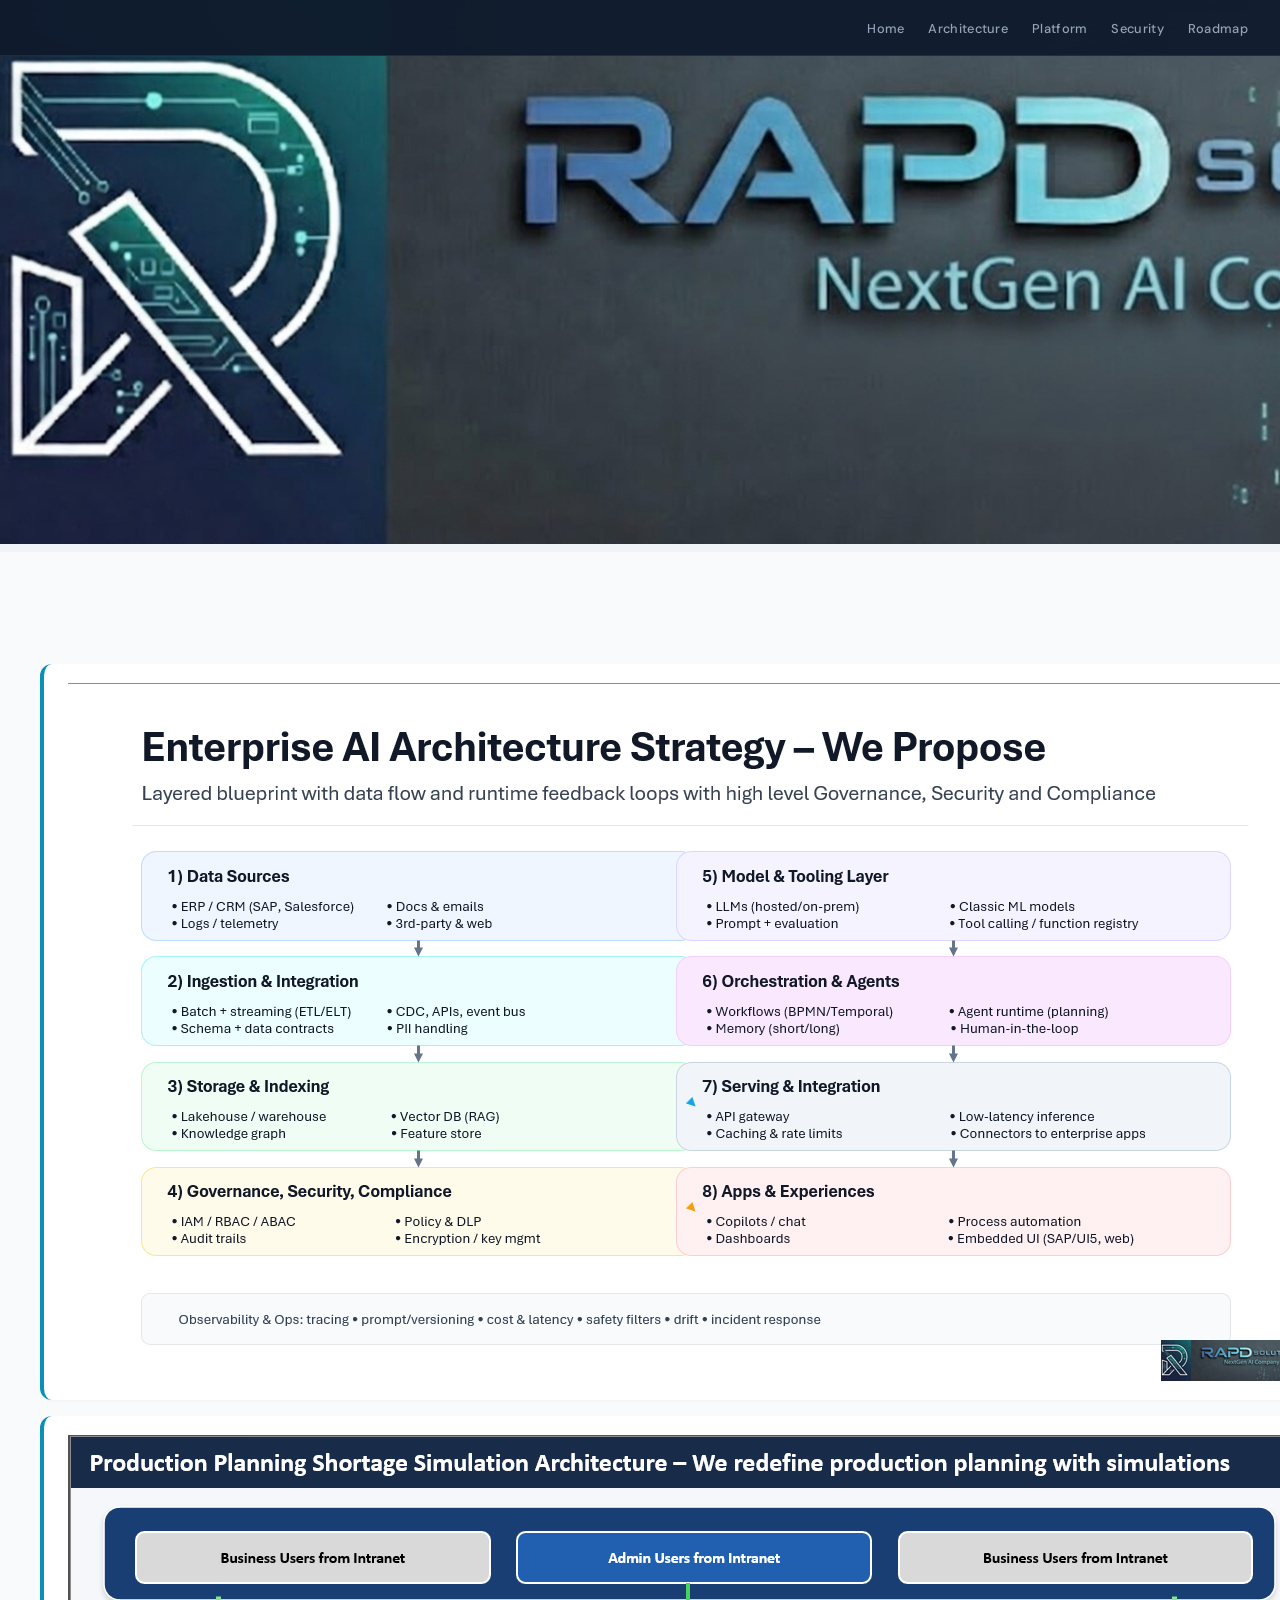
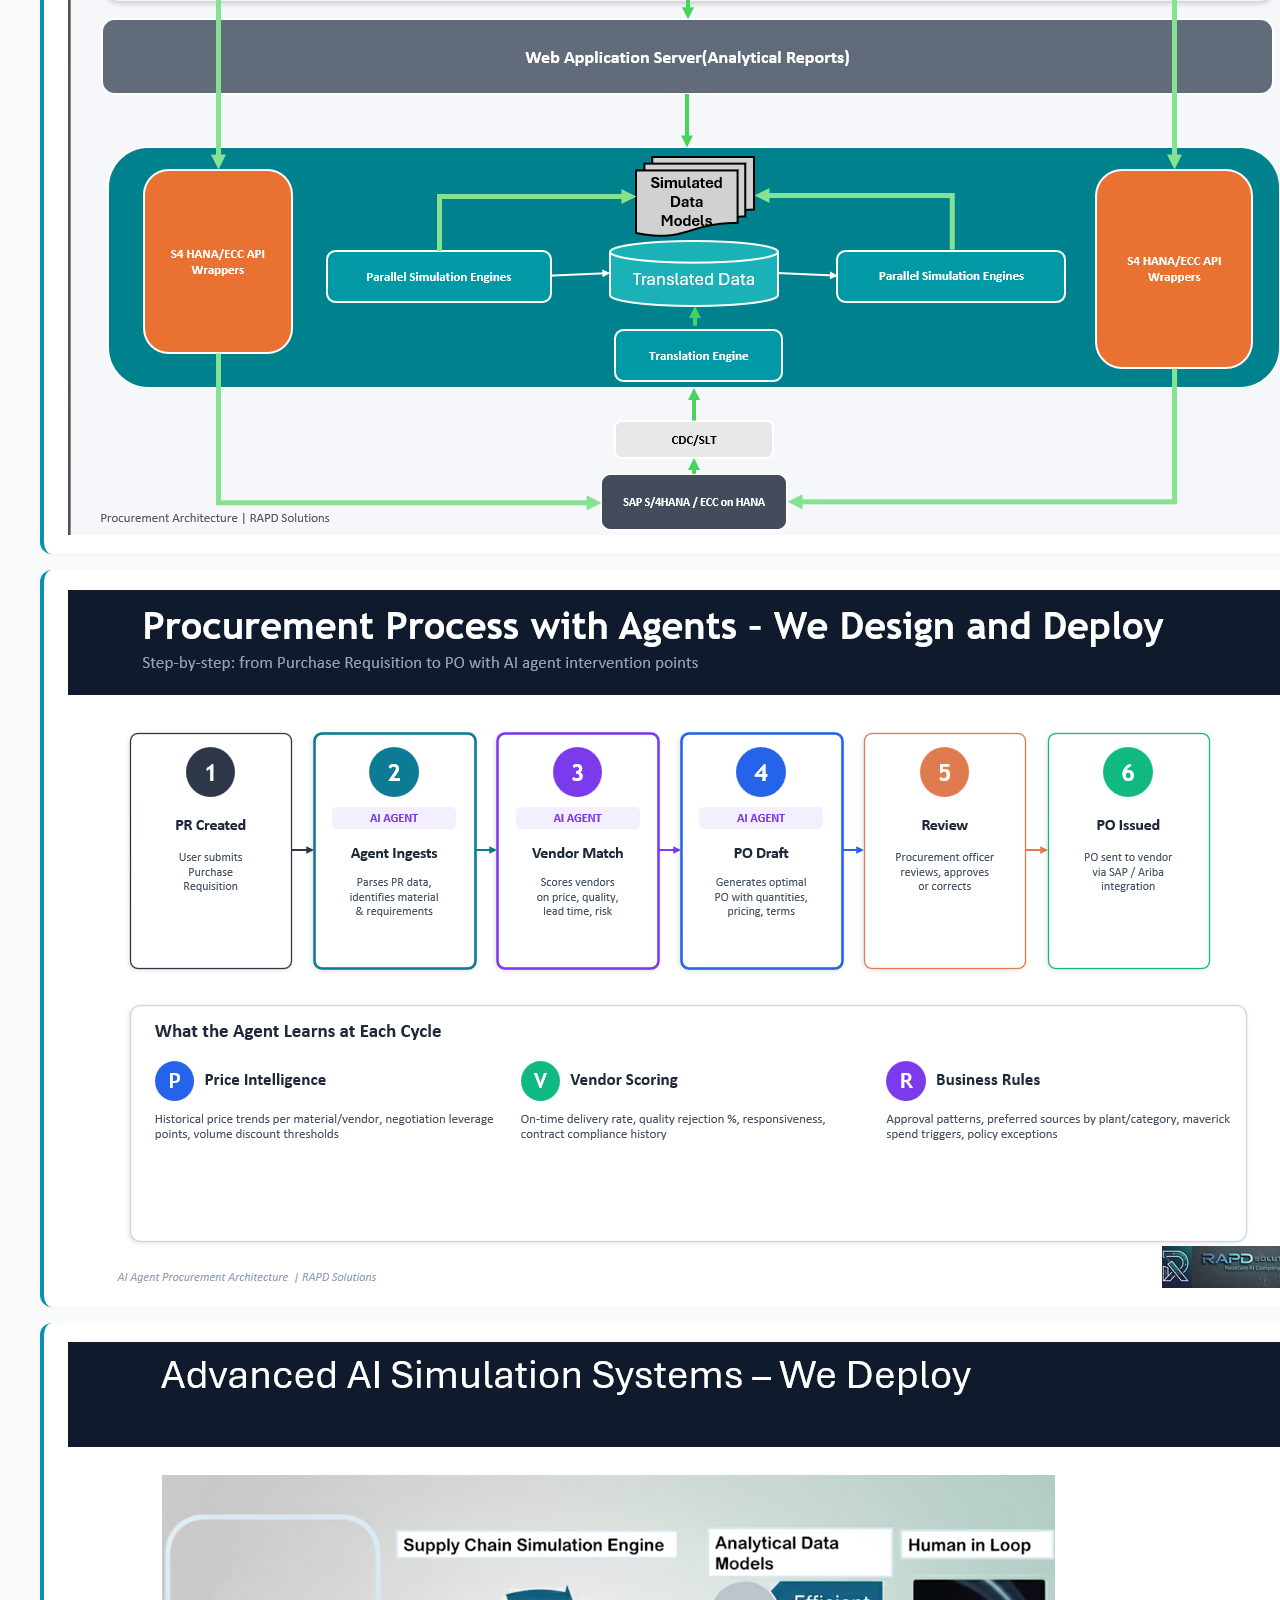
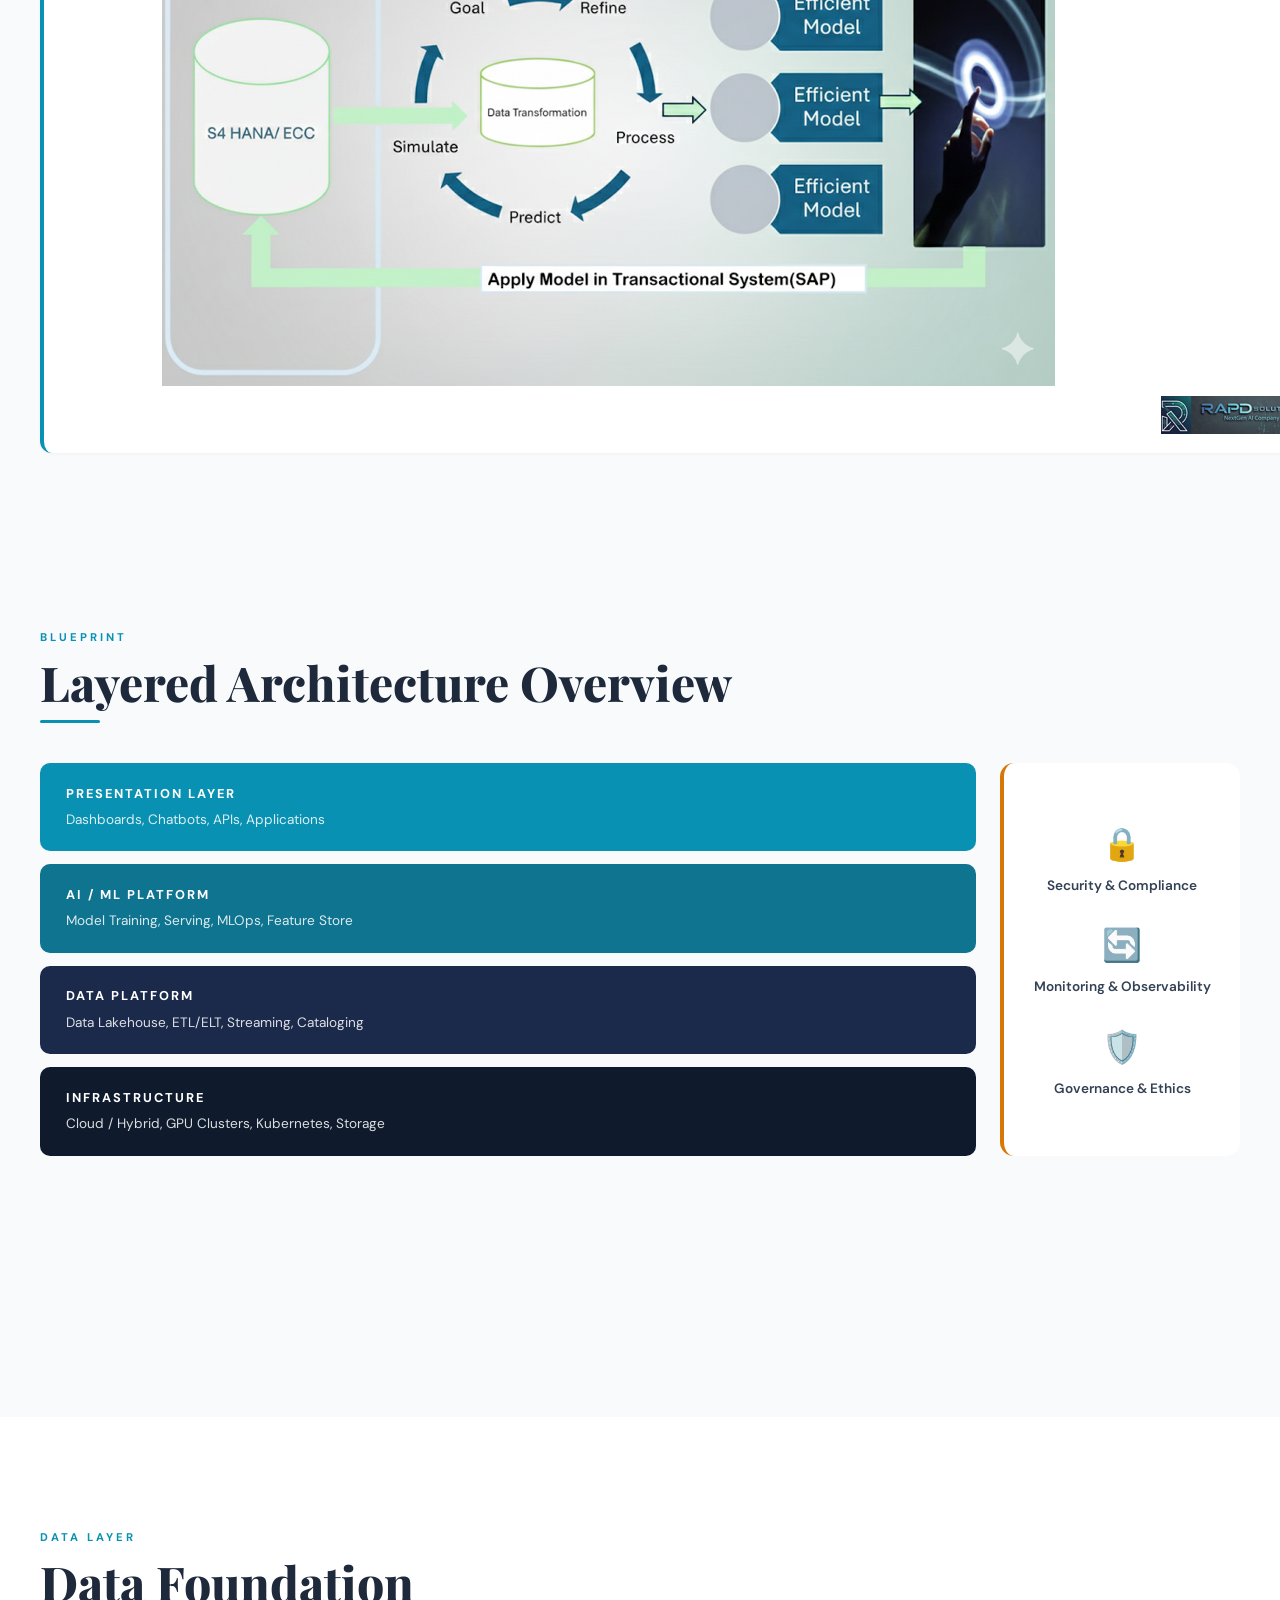
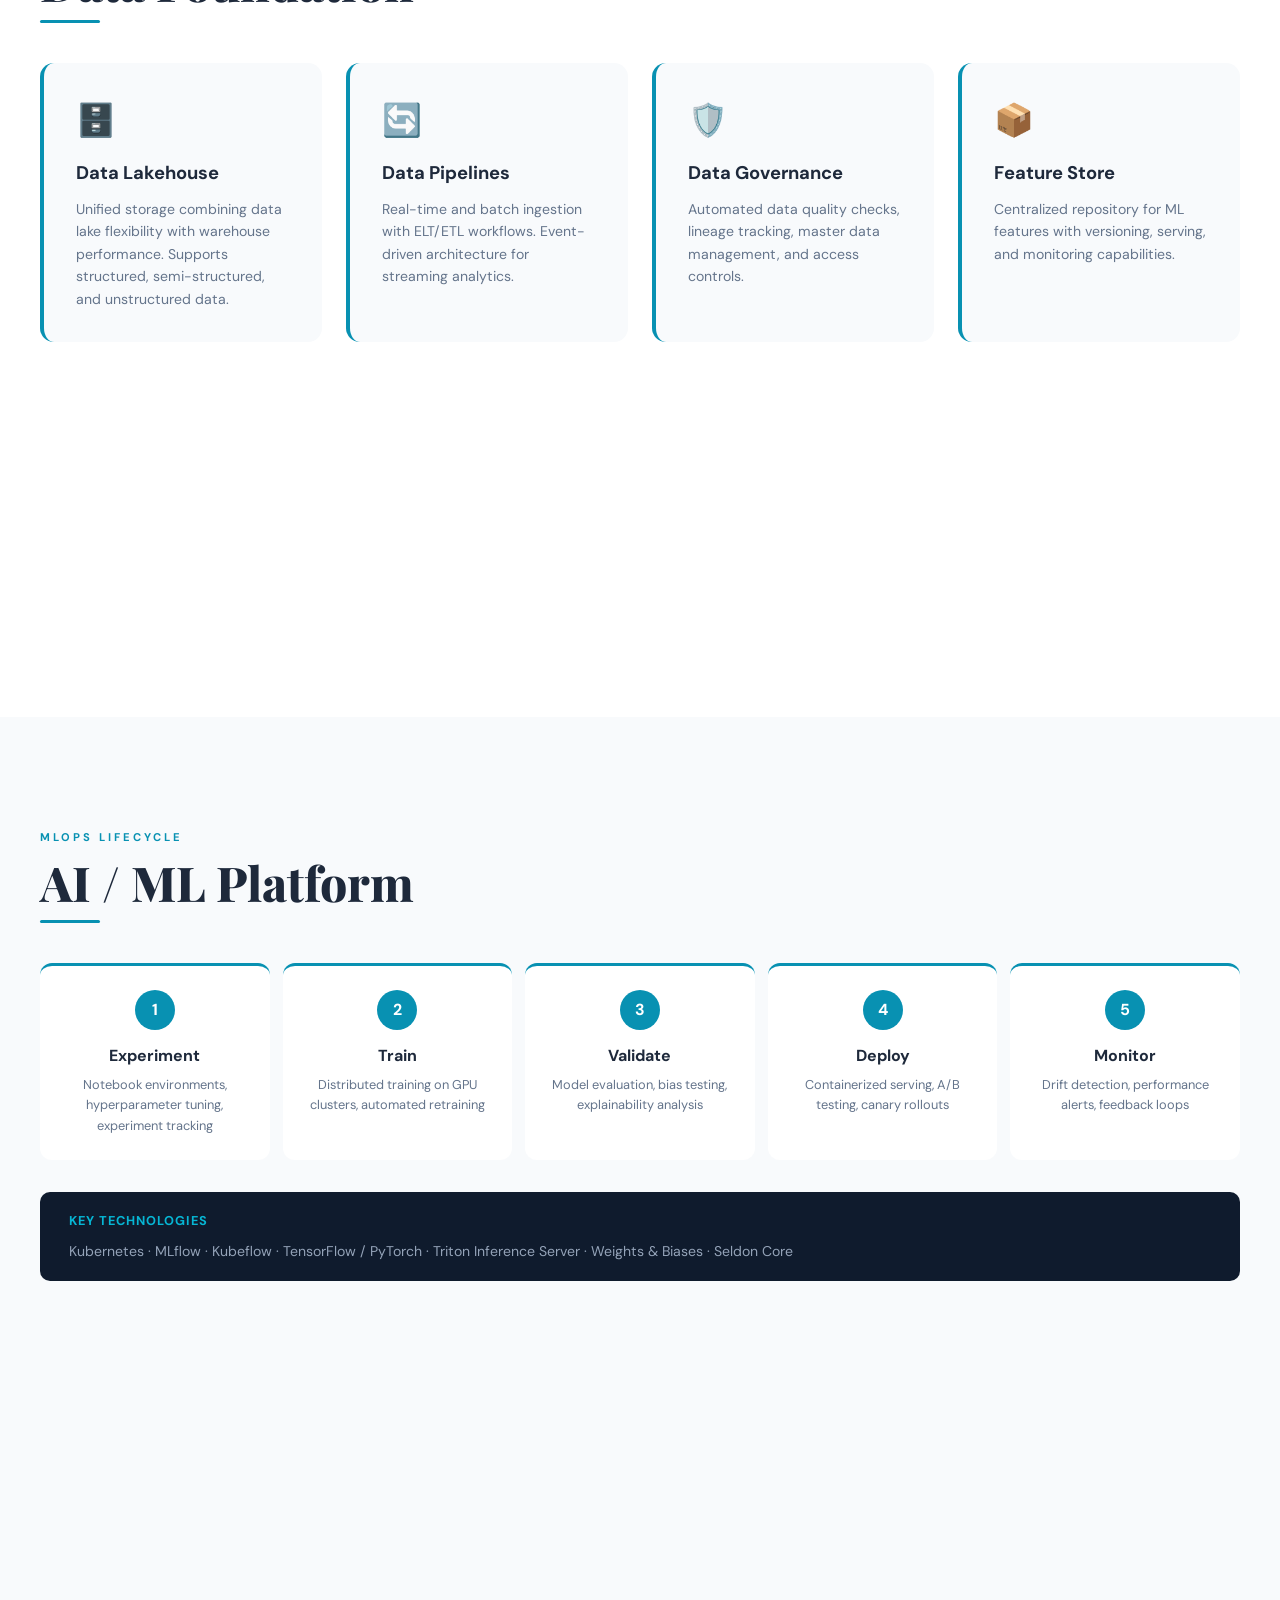
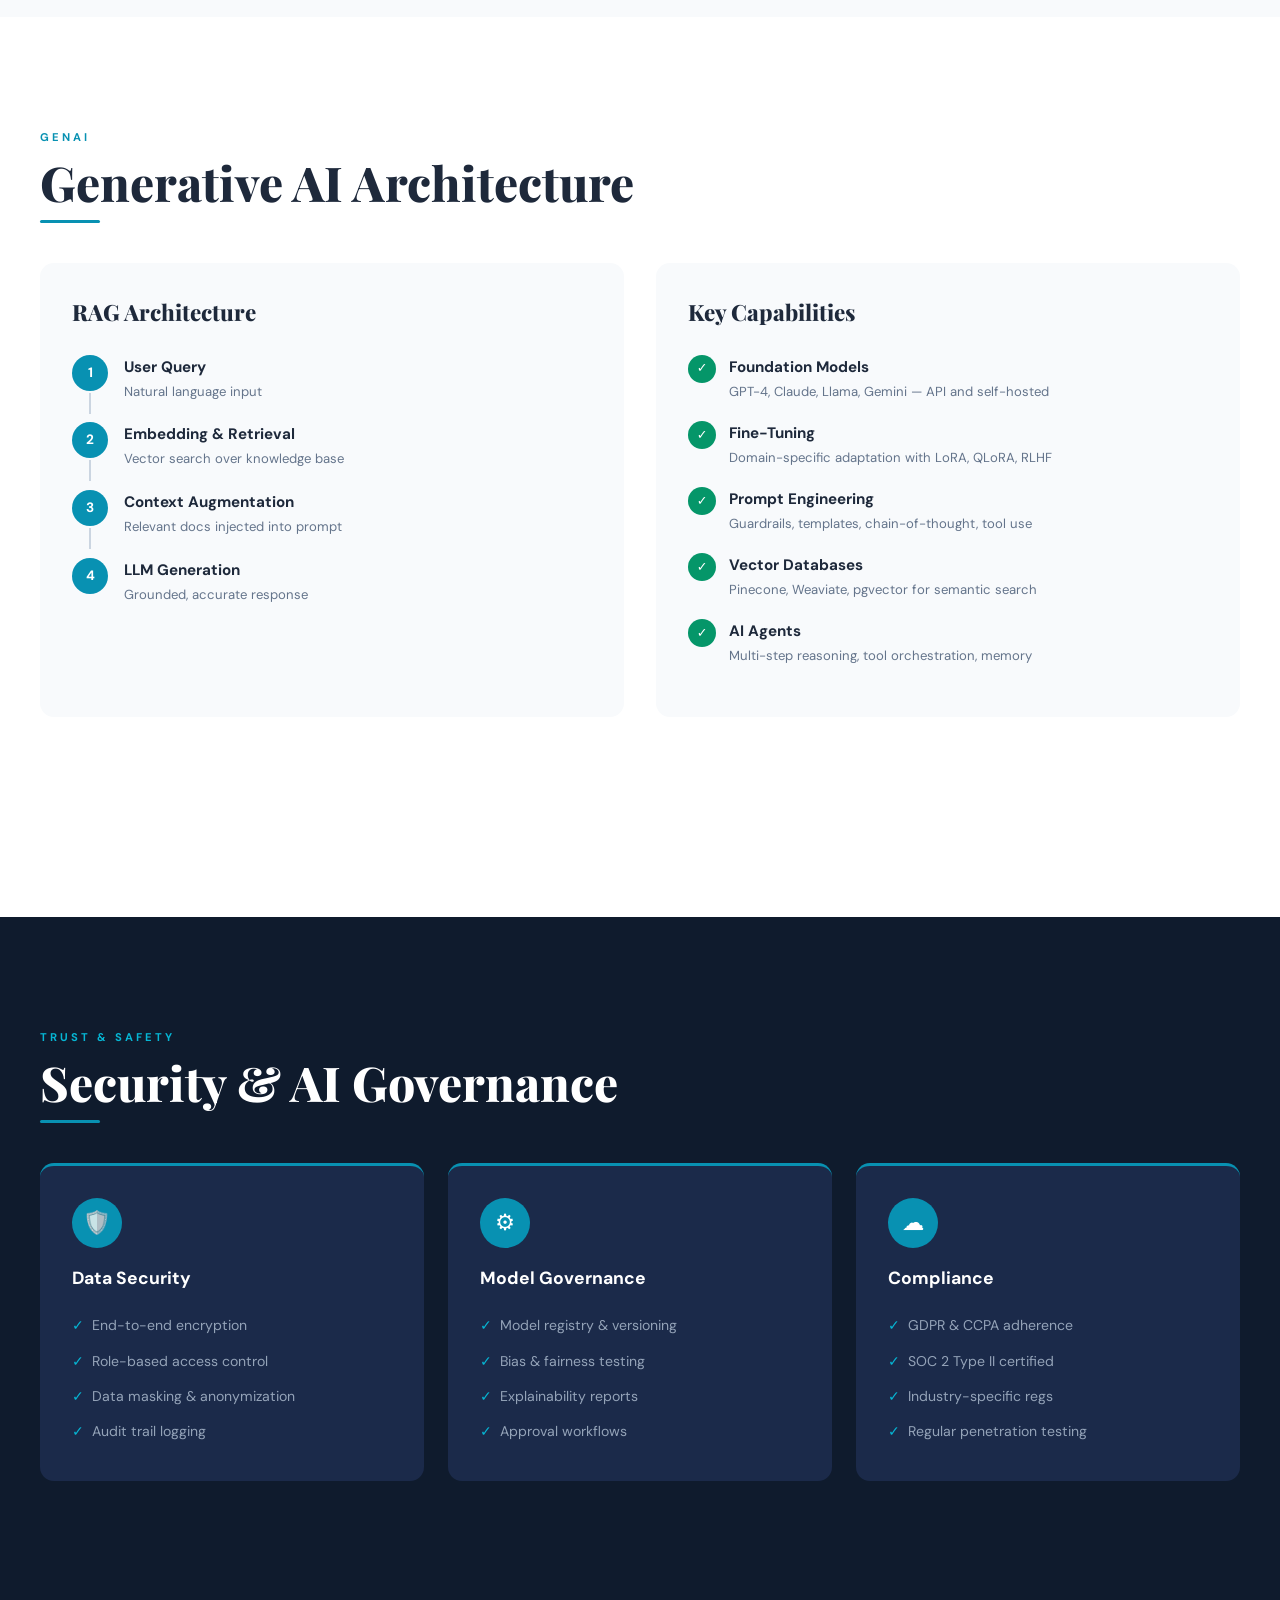
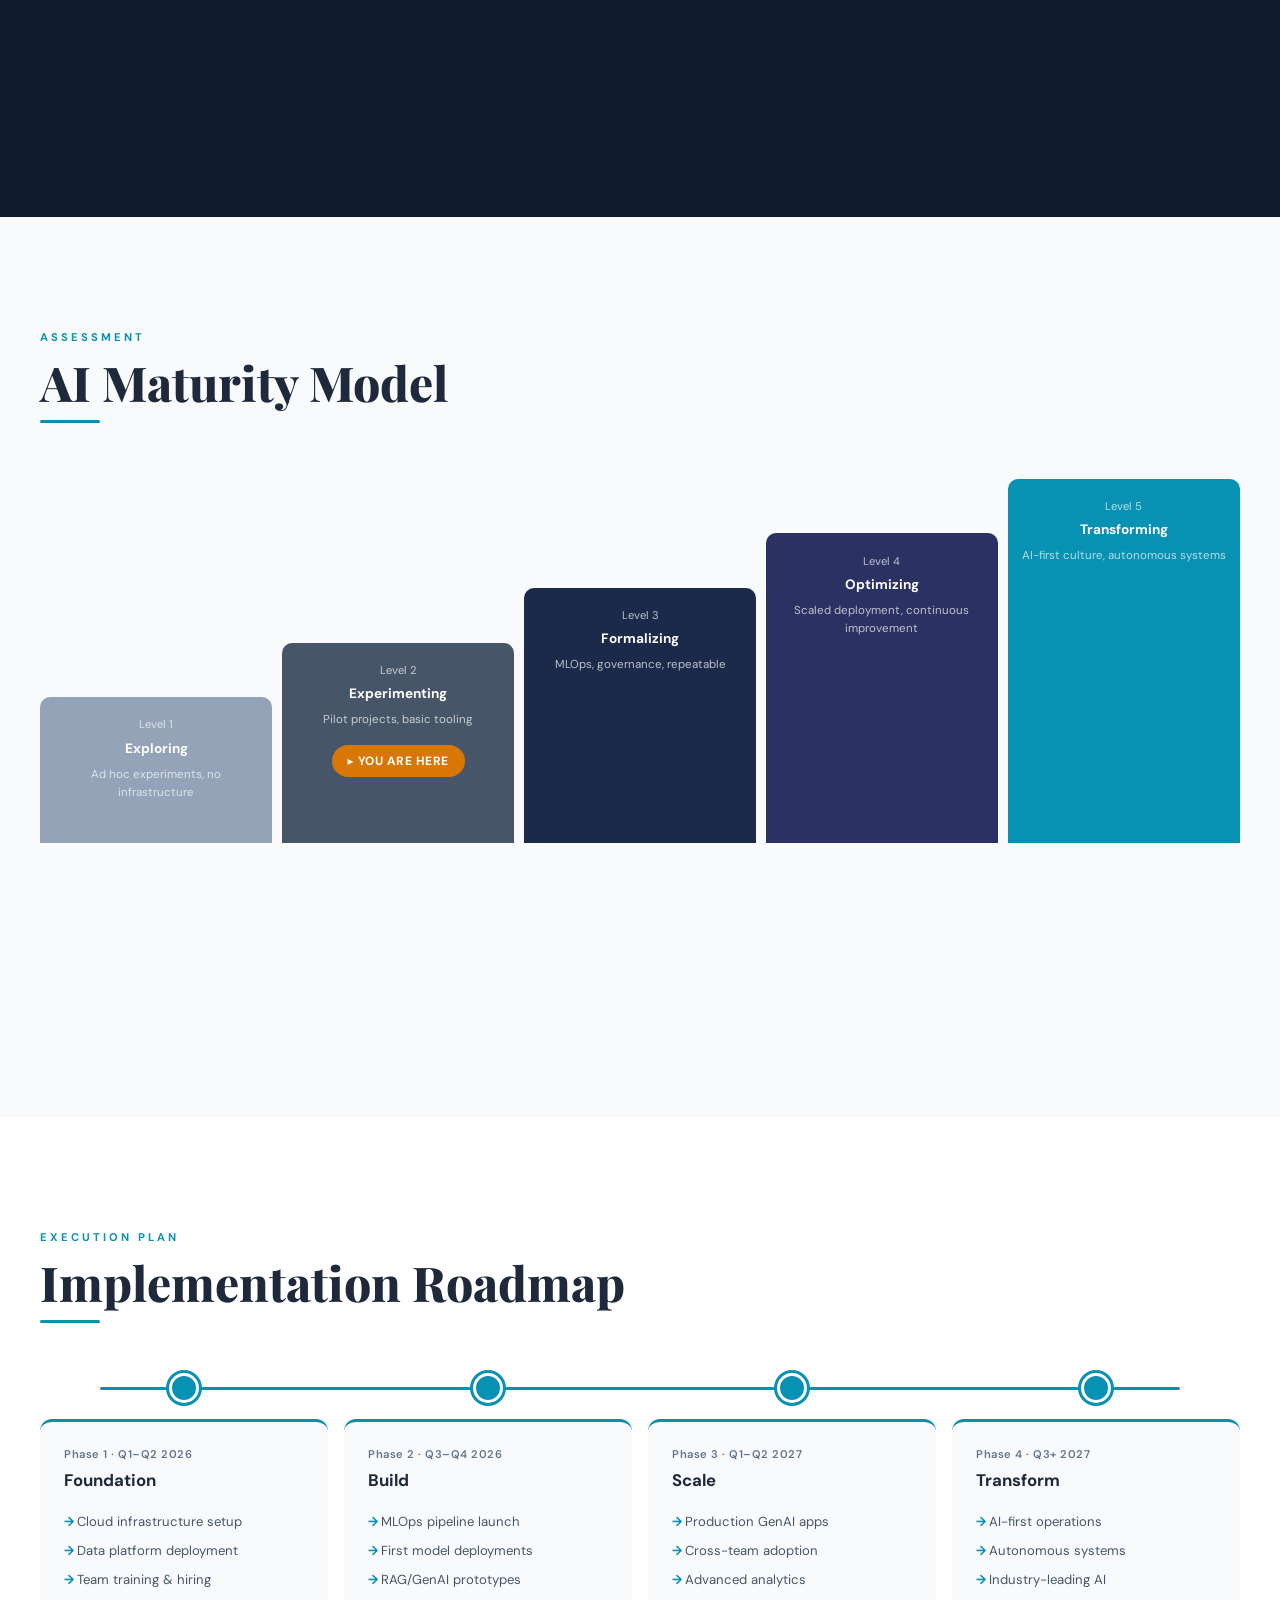
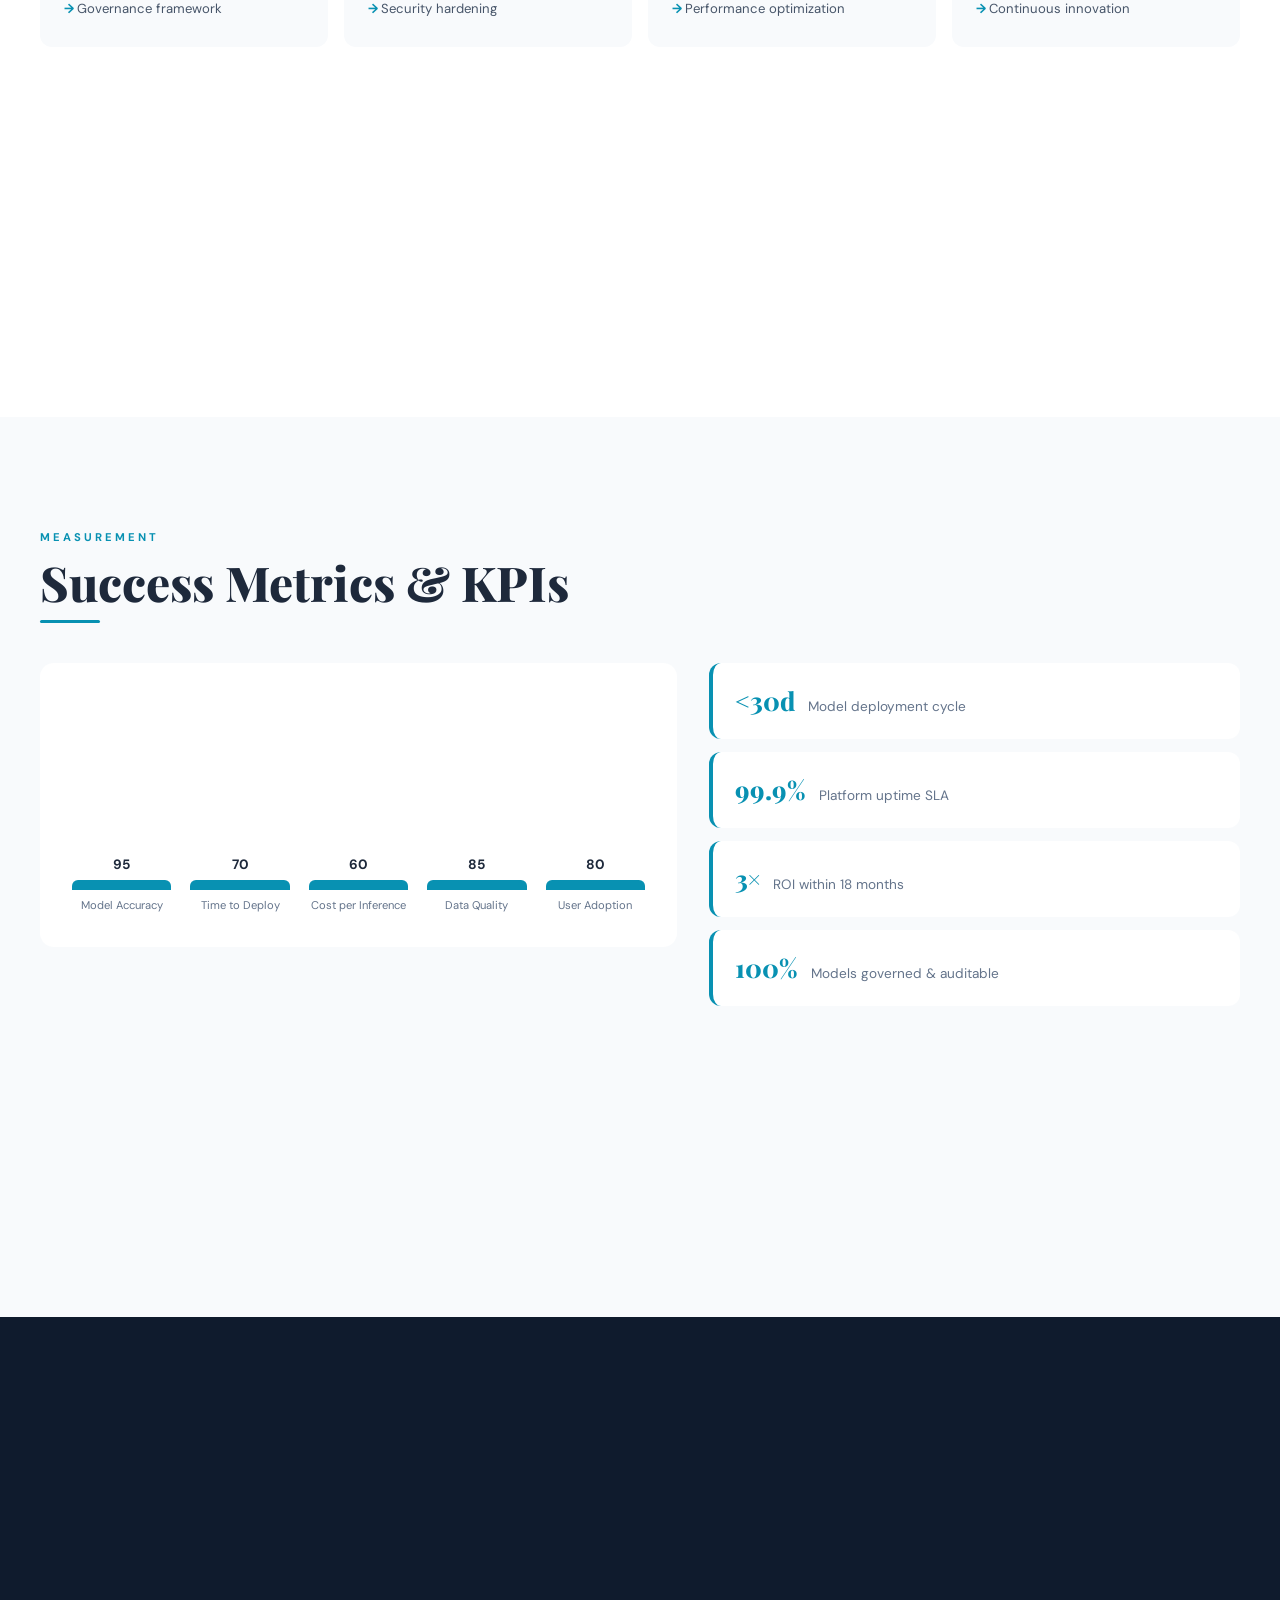
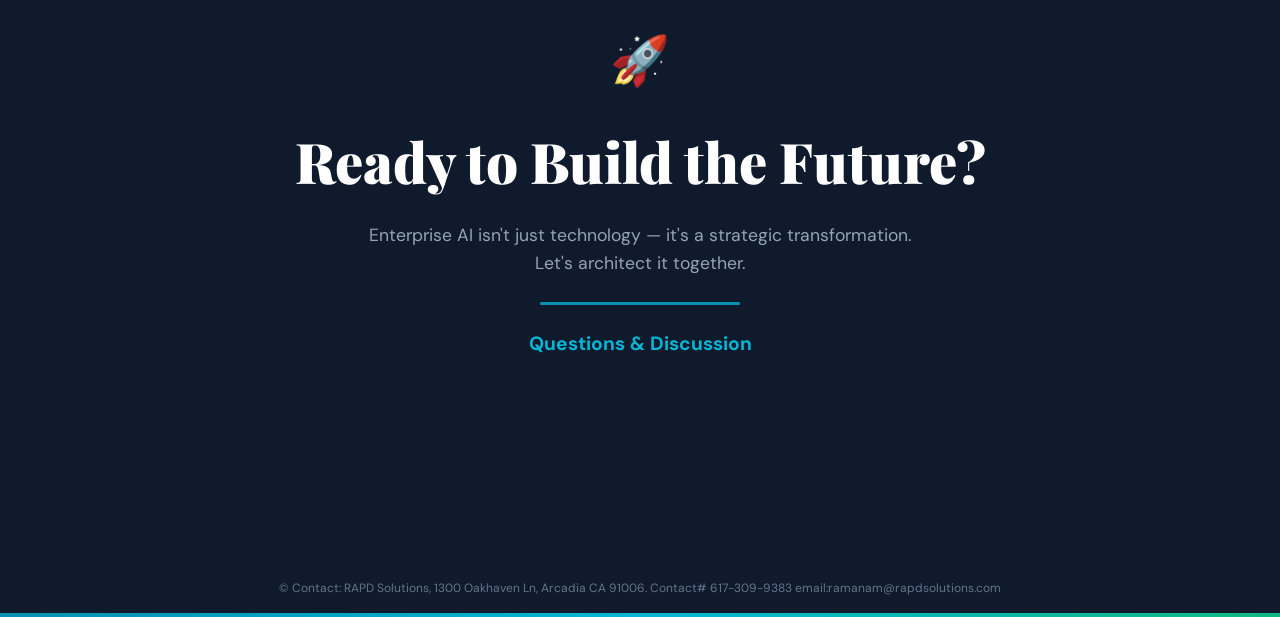
==== index.html @ 63f979e7 "Update index.html" ====
<!DOCTYPE html>
<html lang="en">
<head>
<meta charset="UTF-8">
<meta name="viewport" content="width=device-width, initial-scale=1.0">
<link rel="icon" href="/favicon.ico" sizes="any">
<link rel="icon" type="image/png" sizes="32x32" href="/Logo.png">
<title>RAPD AI Solutions — Enterprise AI Architecture</title>
<link href="https://fonts.googleapis.com/css2?family=DM+Sans:ital,wght@0,400;0,500;0,700&family=Playfair+Display:wght@700;800;900&family=JetBrains+Mono:wght@400;500&display=swap" rel="stylesheet">
<style>
  :root {
    --navy: #0F1B2D;
    --navy-mid: #1B2A4A;
    --navy-light: #2B3162;
    --teal: #0891B2;
    --teal-dark: #0E7490;
    --teal-light: #06B6D4;
    --teal-bg: #E0F7FA;
    --copper: #C2652A;
    --copper-bg: #FDF0EA;
    --green: #059669;
    --green-light: #10B981;
    --purple: #7C3AED;
    --red: #DC2626;
    --amber: #D97706;
    --white: #FFFFFF;
    --off-white: #F0F4F8;
    --gray-100: #F8FAFC;
    --gray-200: #E2E8F0;
    --gray-300: #CBD5E1;
    --gray-400: #94A3B8;
    --gray-500: #64748B;
    --gray-600: #475569;
    --gray-700: #334155;
    --gray-800: #1E293B;
    --blue: #2563EB;
    --font-display: 'Playfair Display', Georgia, serif;
    --font-body: 'DM Sans', system-ui, sans-serif;
    --font-mono: 'JetBrains Mono', monospace;
  }

  * { margin: 0; padding: 0; box-sizing: border-box; }

  html { scroll-behavior: smooth; }

  body {
    font-family: var(--font-body);
    background: var(--off-white);
    color: var(--gray-800);
    line-height: 1.6;
    overflow-x: hidden;
  }

  /* ===== NAV ===== */
  nav {
    position: fixed; top: 0; left: 0; right: 0; z-index: 100;
    background: rgba(15, 27, 45, 0.95);
    backdrop-filter: blur(12px);
    border-bottom: 1px solid rgba(8, 145, 178, 0.2);
    padding: 0 2rem;
    height: 56px;
    display: flex; align-items: center; justify-content: space-between;
  }
  nav .logo {
    font-family: var(--font-body);
    font-weight: 700; font-size: 0.95rem;
    color: var(--white);
    letter-spacing: 0.5px;
  }
  nav .logo span { color: var(--teal); }
  nav ul {
    list-style: none; display: flex; gap: 1.5rem;
  }
  nav ul li a {
    color: var(--gray-400); text-decoration: none;
    font-size: 0.8rem; font-weight: 500;
    letter-spacing: 0.3px;
    transition: color 0.2s;
  }
  nav ul li a:hover { color: var(--teal-light); }

  /* ===== SECTIONS ===== */
  section {
    min-height: 100vh;
    padding: 7rem 2rem 4rem;
    position: relative;
  }
  .container {
    max-width: 1200px;
    margin: 0 auto;
  }

  /* ===== HERO (Slide 1) ===== */
  .hero {
    background: var(--navy);
    display: flex; align-items: center; justify-content: center;
    text-align: center;
    position: relative;
    overflow: hidden;
  }
  .hero::before {
    content: '';
    position: absolute; top: 0; left: 0; right: 0;
    height: 4px;
    background: linear-gradient(90deg, var(--teal), var(--teal-light), var(--green-light));
  }
  .hero::after {
    content: '';
    position: absolute; inset: 0;
    background: radial-gradient(ellipse at 30% 50%, rgba(8,145,178,0.08) 0%, transparent 60%),
                radial-gradient(ellipse at 70% 80%, rgba(124,58,237,0.05) 0%, transparent 50%);
  }
  .hero-content { position: relative; z-index: 1; }
  .hero .brain-icon {
    width: 80px; height: 80px;
    margin: 0 auto 2rem;
    background: var(--teal);
    border-radius: 50%;
    display: flex; align-items: center; justify-content: center;
    font-size: 2.5rem;
    animation: float 3s ease-in-out infinite;
  }
  @keyframes float {
    0%, 100% { transform: translateY(0); }
    50% { transform: translateY(-8px); }
  }
  .hero h1 {
    font-family: var(--font-display);
    font-size: clamp(2.5rem, 6vw, 4.5rem);
    font-weight: 900;
    color: var(--white);
    line-height: 1.1;
    margin-bottom: 1.2rem;
  }
  .hero .subtitle {
    font-size: 1.15rem;
    color: var(--gray-400);
    max-width: 550px;
    margin: 0 auto 3rem;
  }
  .hero .badge {
    display: inline-block;
    padding: 0.4rem 1.2rem;
    border: 1px solid rgba(8,145,178,0.3);
    border-radius: 999px;
    color: var(--gray-400);
    font-size: 0.75rem;
    letter-spacing: 1px;
    text-transform: uppercase;
  }

  /* ===== AGENDA (Slide 2) ===== */
  .agenda { background: var(--gray-100); }
  .section-label {
    font-size: 0.7rem; font-weight: 700;
    letter-spacing: 3px; text-transform: uppercase;
    color: var(--teal);
    margin-bottom: 0.5rem;
  }
  .section-title {
    font-family: var(--font-display);
    font-size: clamp(2rem, 4vw, 3rem);
    font-weight: 800;
    color: var(--gray-800);
    margin-bottom: 2.5rem;
    line-height: 1.15;
  }
  .section-title::after {
    content: '';
    display: block;
    width: 60px; height: 3px;
    background: var(--teal);
    margin-top: 0.6rem;
    border-radius: 2px;
  }
  .agenda-grid {
    display: grid;
    gap: 1rem;
    max-width: 700px;
  }
  .agenda-item {
    display: flex; align-items: center; gap: 1.2rem;
    padding: 1.2rem 1.5rem;
    background: var(--white);
    border-radius: 12px;
    border-left: 4px solid var(--teal);
    box-shadow: 0 1px 3px rgba(0,0,0,0.04);
    transition: transform 0.2s, box-shadow 0.2s;
  }
  .agenda-item:hover {
    transform: translateX(4px);
    box-shadow: 0 4px 12px rgba(0,0,0,0.06);
  }
  .agenda-num {
    width: 42px; height: 42px; flex-shrink: 0;
    background: var(--teal);
    color: var(--white);
    border-radius: 50%;
    display: flex; align-items: center; justify-content: center;
    font-weight: 700; font-size: 0.9rem;
  }
  .agenda-text h3 { font-size: 1rem; font-weight: 700; color: var(--gray-800); }
  .agenda-text p { font-size: 0.85rem; color: var(--gray-500); margin-top: 0.15rem; }

  /* ===== WHY AI (Slide 3) ===== */
  .why-ai { background: var(--gray-100); }
  .stats-row {
    display: grid;
    grid-template-columns: repeat(auto-fit, minmax(260px, 1fr));
    gap: 1.5rem;
    margin-bottom: 2.5rem;
  }
  .stat-card {
    background: var(--white);
    border-radius: 14px;
    padding: 2rem 1.8rem;
    text-align: center;
    border-top: 4px solid var(--teal);
    box-shadow: 0 2px 8px rgba(0,0,0,0.04);
    transition: transform 0.2s;
  }
  .stat-card:hover { transform: translateY(-4px); }
  .stat-card .icon {
    font-size: 2rem;
    color: var(--teal);
    margin-bottom: 0.8rem;
  }
  .stat-card .number {
    font-family: var(--font-display);
    font-size: 3rem; font-weight: 900;
    color: var(--teal);
    line-height: 1;
    margin-bottom: 0.5rem;
  }
  .stat-card .label {
    font-size: 0.9rem; color: var(--gray-500);
  }
  .callout {
    background: var(--white);
    border-left: 4px solid var(--amber);
    padding: 1.2rem 1.5rem;
    border-radius: 0 10px 10px 0;
    font-style: italic;
    color: var(--gray-600);
    font-size: 0.95rem;
  }

  /* ===== LAYERED ARCHITECTURE (Slide 4) ===== */
  .architecture { background: var(--gray-100); }
  .arch-layout {
    display: grid;
    grid-template-columns: 1fr 240px;
    gap: 1.5rem;
  }
  @media (max-width: 768px) {
    .arch-layout { grid-template-columns: 1fr; }
  }
  .arch-layers { display: grid; gap: 0.8rem; }
  .arch-layer {
    padding: 1.3rem 1.6rem;
    border-radius: 10px;
    color: var(--white);
    transition: transform 0.2s;
  }
  .arch-layer:hover { transform: translateX(6px); }
  .arch-layer h3 {
    font-size: 0.8rem; font-weight: 700;
    letter-spacing: 2px; text-transform: uppercase;
    margin-bottom: 0.3rem;
  }
  .arch-layer p { font-size: 0.85rem; opacity: 0.85; }
  .layer-1 { background: var(--teal); }
  .layer-2 { background: var(--teal-dark); }
  .layer-3 { background: var(--navy-mid); }
  .layer-4 { background: var(--navy); }

  .arch-sidebar {
    background: var(--white);
    border-radius: 14px;
    padding: 1.5rem;
    border-left: 4px solid var(--amber);
    display: flex; flex-direction: column; gap: 1.5rem;
    justify-content: center;
  }
  .sidebar-item { text-align: center; }
  .sidebar-item .icon { font-size: 2rem; color: var(--teal); margin-bottom: 0.3rem; }
  .sidebar-item h4 { font-size: 0.85rem; color: var(--gray-700); font-weight: 600; }

  /* ===== DATA FOUNDATION (Slide 5) ===== */
  .data-foundation { background: var(--white); }
  .cards-grid {
    display: grid;
    grid-template-columns: repeat(auto-fit, minmax(280px, 1fr));
    gap: 1.5rem;
  }
  .card {
    background: var(--gray-100);
    border-radius: 14px;
    padding: 2rem;
    border-left: 4px solid var(--teal);
    transition: transform 0.2s, box-shadow 0.2s;
  }
  .card:hover {
    transform: translateY(-3px);
    box-shadow: 0 8px 24px rgba(0,0,0,0.06);
  }
  .card .card-icon { font-size: 2rem; margin-bottom: 0.8rem; }
  .card h3 {
    font-size: 1.15rem; font-weight: 700;
    color: var(--gray-800);
    margin-bottom: 0.6rem;
  }
  .card p { font-size: 0.88rem; color: var(--gray-500); line-height: 1.6; }

  /* ===== AI/ML PLATFORM (Slide 6) ===== */
  .ml-platform { background: var(--gray-100); }
  .process-flow {
    display: grid;
    grid-template-columns: repeat(5, 1fr);
    gap: 0.8rem;
    margin-bottom: 2rem;
    position: relative;
  }
  @media (max-width: 768px) {
    .process-flow { grid-template-columns: repeat(2, 1fr); }
  }
  .process-step {
    text-align: center;
    background: var(--white);
    border-radius: 12px;
    padding: 1.5rem 1rem;
    border-top: 3px solid var(--teal);
    position: relative;
  }
  .process-step .step-num {
    width: 40px; height: 40px;
    background: var(--teal);
    color: var(--white);
    border-radius: 50%;
    display: flex; align-items: center; justify-content: center;
    font-weight: 700; font-size: 1rem;
    margin: 0 auto 0.8rem;
  }
  .process-step h4 { font-size: 1rem; font-weight: 700; color: var(--gray-800); margin-bottom: 0.4rem; }
  .process-step p { font-size: 0.8rem; color: var(--gray-500); }
  .tech-bar {
    background: var(--navy);
    color: var(--white);
    border-radius: 10px;
    padding: 1.2rem 1.8rem;
  }
  .tech-bar h4 {
    color: var(--teal-light);
    font-size: 0.8rem; font-weight: 700;
    letter-spacing: 1px; text-transform: uppercase;
    margin-bottom: 0.5rem;
  }
  .tech-bar p { font-size: 0.88rem; color: var(--gray-400); }

  /* ===== GEN AI (Slide 7) ===== */
  .gen-ai { background: var(--white); }
  .two-col {
    display: grid;
    grid-template-columns: 1fr 1fr;
    gap: 2rem;
  }
  @media (max-width: 768px) { .two-col { grid-template-columns: 1fr; } }
  .panel {
    background: var(--gray-100);
    border-radius: 14px;
    padding: 2rem;
  }
  .panel h3 {
    font-family: var(--font-display);
    font-size: 1.4rem; font-weight: 800;
    color: var(--gray-800);
    margin-bottom: 1.5rem;
  }
  .rag-step {
    display: flex; align-items: flex-start; gap: 1rem;
    margin-bottom: 1.3rem;
    position: relative;
  }
  .rag-step::after {
    content: '';
    position: absolute;
    left: 17px; top: 38px; bottom: -12px;
    width: 2px;
    background: var(--gray-300);
  }
  .rag-step:last-child::after { display: none; }
  .rag-num {
    width: 36px; height: 36px; flex-shrink: 0;
    background: var(--teal);
    color: var(--white);
    border-radius: 50%;
    display: flex; align-items: center; justify-content: center;
    font-weight: 700; font-size: 0.85rem;
    position: relative; z-index: 1;
  }
  .rag-step h4 { font-size: 0.95rem; font-weight: 700; color: var(--gray-800); }
  .rag-step p { font-size: 0.82rem; color: var(--gray-500); margin-top: 0.1rem; }
  .cap-item {
    display: flex; align-items: flex-start; gap: 0.8rem;
    margin-bottom: 1.2rem;
  }
  .cap-check {
    width: 28px; height: 28px; flex-shrink: 0;
    background: var(--green);
    color: var(--white);
    border-radius: 50%;
    display: flex; align-items: center; justify-content: center;
    font-size: 0.8rem; font-weight: 700;
  }
  .cap-item h4 { font-size: 0.95rem; font-weight: 700; color: var(--gray-800); }
  .cap-item p { font-size: 0.82rem; color: var(--gray-500); margin-top: 0.1rem; }

  /* ===== SECURITY (Slide 8) ===== */
  .security {
    background: var(--navy);
    color: var(--white);
  }
  .security .section-title { color: var(--white); }
  .security .section-title::after { background: var(--teal); }
  .sec-grid {
    display: grid;
    grid-template-columns: repeat(auto-fit, minmax(280px, 1fr));
    gap: 1.5rem;
  }
  .sec-card {
    background: var(--navy-mid);
    border-radius: 14px;
    padding: 2rem;
    border-top: 3px solid var(--teal);
  }
  .sec-card .icon {
    width: 50px; height: 50px;
    background: var(--teal);
    border-radius: 50%;
    display: flex; align-items: center; justify-content: center;
    font-size: 1.4rem;
    margin-bottom: 1rem;
  }
  .sec-card h3 { font-size: 1.1rem; font-weight: 700; margin-bottom: 1rem; }
  .sec-card ul { list-style: none; }
  .sec-card ul li {
    padding: 0.4rem 0;
    font-size: 0.88rem;
    color: var(--gray-400);
    display: flex; align-items: center; gap: 0.5rem;
  }
  .sec-card ul li::before {
    content: '✓';
    color: var(--teal-light);
    font-weight: 700;
  }

  /* ===== MATURITY (Slide 9) ===== */
  .maturity { background: var(--gray-100); }
  .maturity-bars {
    display: flex;
    align-items: flex-end;
    gap: 0.6rem;
    height: 380px;
    padding-top: 1rem;
  }
  @media (max-width: 768px) {
    .maturity-bars { height: 300px; }
  }
  .maturity-bar {
    flex: 1;
    border-radius: 10px 10px 0 0;
    padding: 1.2rem 0.8rem;
    display: flex; flex-direction: column;
    justify-content: flex-start;
    align-items: center;
    text-align: center;
    color: var(--white);
    position: relative;
    transition: transform 0.2s;
  }
  .maturity-bar:hover { transform: translateY(-4px); }
  .maturity-bar .level-label {
    font-size: 0.7rem; opacity: 0.7;
    margin-bottom: 0.2rem;
  }
  .maturity-bar h4 { font-size: 0.85rem; font-weight: 700; margin-bottom: 0.4rem; }
  .maturity-bar p { font-size: 0.72rem; opacity: 0.7; }
  .bar-1 { height: 40%; background: var(--gray-400); }
  .bar-2 { height: 55%; background: var(--gray-600); }
  .bar-3 { height: 70%; background: var(--navy-mid); }
  .bar-4 { height: 85%; background: var(--navy-light); }
  .bar-5 { height: 100%; background: var(--teal); }
  .you-are-here {
    display: inline-block;
    margin-top: 1rem;
    padding: 0.4rem 1rem;
    background: var(--amber);
    color: var(--white);
    border-radius: 999px;
    font-size: 0.75rem;
    font-weight: 700;
    letter-spacing: 0.5px;
  }

  /* ===== ROADMAP (Slide 10) ===== */
  .roadmap { background: var(--white); }
  .timeline {
    display: grid;
    grid-template-columns: repeat(4, 1fr);
    gap: 1rem;
    position: relative;
  }
  @media (max-width: 768px) {
    .timeline { grid-template-columns: repeat(2, 1fr); }
  }
  .timeline::before {
    content: '';
    position: absolute;
    top: 24px; left: 5%; right: 5%;
    height: 3px;
    background: var(--teal);
    border-radius: 2px;
  }
  .phase {
    position: relative;
    padding-top: 3.5rem;
  }
  .phase-dot {
    position: absolute;
    top: 10px; left: 50%;
    transform: translateX(-50%);
    width: 30px; height: 30px;
    border-radius: 50%;
    background: var(--teal);
    border: 3px solid var(--white);
    box-shadow: 0 0 0 3px var(--teal);
  }
  .phase-card {
    background: var(--gray-100);
    border-radius: 12px;
    padding: 1.5rem;
    border-top: 3px solid var(--teal);
  }
  .phase-label {
    font-size: 0.7rem; color: var(--gray-500);
    font-weight: 600; letter-spacing: 0.5px;
    margin-bottom: 0.2rem;
  }
  .phase-card h4 {
    font-size: 1.05rem; font-weight: 700;
    color: var(--gray-800);
    margin-bottom: 0.8rem;
  }
  .phase-card ul { list-style: none; }
  .phase-card ul li {
    font-size: 0.82rem; color: var(--gray-600);
    padding: 0.25rem 0;
  }
  .phase-card ul li::before {
    content: '→ ';
    color: var(--teal);
    font-weight: 700;
  }

  /* ===== METRICS (Slide 11) ===== */
  .metrics { background: var(--gray-100); }
  .metrics-layout {
    display: grid;
    grid-template-columns: 1.2fr 1fr;
    gap: 2rem;
    align-items: start;
  }
  @media (max-width: 768px) {
    .metrics-layout { grid-template-columns: 1fr; }
  }
  .bar-chart {
    background: var(--white);
    border-radius: 14px;
    padding: 2rem;
  }
  .chart-bars { display: flex; align-items: flex-end; gap: 1.2rem; height: 220px; padding-top: 1rem; }
  .chart-bar {
    flex: 1;
    display: flex; flex-direction: column; align-items: center; justify-content: flex-end;
  }
  .chart-bar .value {
    font-size: 0.85rem; font-weight: 700; color: var(--gray-800);
    margin-bottom: 0.3rem;
  }
  .chart-bar .bar-fill {
    width: 100%;
    background: var(--teal);
    border-radius: 6px 6px 0 0;
    min-height: 10px;
    transition: height 0.8s ease;
  }
  .chart-bar .bar-label {
    font-size: 0.7rem; color: var(--gray-500);
    margin-top: 0.4rem; text-align: center;
  }
  .kpi-stack { display: grid; gap: 0.8rem; }
  .kpi-item {
    background: var(--white);
    border-radius: 12px;
    padding: 1.1rem 1.4rem;
    border-left: 4px solid var(--teal);
    display: flex; align-items: baseline; gap: 0.8rem;
  }
  .kpi-item .kpi-value {
    font-family: var(--font-display);
    font-size: 1.6rem; font-weight: 800;
    color: var(--teal);
  }
  .kpi-item .kpi-label { font-size: 0.85rem; color: var(--gray-500); }

  /* ===== CTA / CLOSING (Slide 12) ===== */
  .closing {
    background: var(--navy);
    color: var(--white);
    text-align: center;
    display: flex; align-items: center;
    position: relative;
    overflow: hidden;
  }
  .closing::before {
    content: '';
    position: absolute; bottom: 0; left: 0; right: 0;
    height: 4px;
    background: linear-gradient(90deg, var(--teal), var(--teal-light), var(--green-light));
  }
  .closing h2 {
    font-family: var(--font-display);
    font-size: clamp(2rem, 5vw, 3.5rem);
    font-weight: 900;
    margin-bottom: 1rem;
  }
  .closing .tagline {
    font-size: 1.1rem;
    color: var(--gray-400);
    max-width: 600px;
    margin: 0 auto 1.5rem;
  }
  .closing .divider {
    width: 200px; height: 3px;
    background: var(--teal);
    margin: 0 auto 1.5rem;
    border-radius: 2px;
  }
  .closing .cta-text {
    font-size: 1.2rem;
    font-weight: 700;
    color: var(--teal-light);
  }
  .closing .footer-line {
    position: absolute;
    bottom: 1.2rem;
    left: 0; right: 0;
    font-size: 0.75rem;
    color: var(--gray-500);
  }

  /* ===== SCROLL ANIMATIONS ===== */
  .fade-up {
    opacity: 0;
    transform: translateY(30px);
    transition: opacity 0.6s ease, transform 0.6s ease;
  }
  .fade-up.visible {
    opacity: 1;
    transform: translateY(0);
  }
  .stagger-1 { transition-delay: 0.1s; }
  .stagger-2 { transition-delay: 0.2s; }
  .stagger-3 { transition-delay: 0.3s; }
  .stagger-4 { transition-delay: 0.4s; }
  .stagger-5 { transition-delay: 0.5s; }
  .stagger-6 { transition-delay: 0.6s; }
</style>
</head>
<body>

<!-- NAV -->
<nav>
  <div class="logo"></span></div>
  <ul>
    <li><a href="#hero">Home</a></li>
    <li><a href="#architecture">Architecture</a></li>
    <li><a href="#platform">Platform</a></li>
    <li><a href="#security">Security</a></li>
    <li><a href="#roadmap">Roadmap</a></li>
  </ul>
</nav>
<img src="RAPDSolutions_Logo_New.jpg" alt="RAPD Solutions">
<!-- SLIDE 2: AGENDA -->
<section class="agenda" id="agenda">
  <div class="container">
    <div class="agenda-grid">
      <div class="agenda-item fade-up stagger-1">
        <img src="wepropose.png" alt="RAPD Solutions">
      </div>
      <div class="agenda-item fade-up stagger-2">
          <img src="wesimulate1.png" alt="RAPD Solutions">
      </div>
      <div class="agenda-item fade-up stagger-3">
            <img src="wedesigndeploy.png" alt="RAPD Solutions">
      </div>
      <div class="agenda-item fade-up stagger-4">
            <img src="wedeploy1.png" alt="RAPD Solutions">
      </div>
    </div>
  </div>
</section>


<!-- SLIDE 4: LAYERED ARCHITECTURE -->
<section class="architecture" id="architecture">
  <div class="container">
    <div class="section-label">Blueprint</div>
    <h2 class="section-title fade-up">Layered Architecture Overview</h2>
    <div class="arch-layout">
      <div class="arch-layers">
        <div class="arch-layer layer-1 fade-up stagger-1">
          <h3>Presentation Layer</h3>
          <p>Dashboards, Chatbots, APIs, Applications</p>
        </div>
        <div class="arch-layer layer-2 fade-up stagger-2">
          <h3>AI / ML Platform</h3>
          <p>Model Training, Serving, MLOps, Feature Store</p>
        </div>
        <div class="arch-layer layer-3 fade-up stagger-3">
          <h3>Data Platform</h3>
          <p>Data Lakehouse, ETL/ELT, Streaming, Cataloging</p>
        </div>
        <div class="arch-layer layer-4 fade-up stagger-4">
          <h3>Infrastructure</h3>
          <p>Cloud / Hybrid, GPU Clusters, Kubernetes, Storage</p>
        </div>
      </div>
      <div class="arch-sidebar fade-up stagger-3">
        <div class="sidebar-item"><div class="icon">🔒</div><h4>Security &amp; Compliance</h4></div>
        <div class="sidebar-item"><div class="icon">🔄</div><h4>Monitoring &amp; Observability</h4></div>
        <div class="sidebar-item"><div class="icon">🛡️</div><h4>Governance &amp; Ethics</h4></div>
      </div>
    </div>
  </div>
</section>

<!-- SLIDE 5: DATA FOUNDATION -->
<section class="data-foundation" id="data-foundation">
  <div class="container">
    <div class="section-label">Data Layer</div>
    <h2 class="section-title fade-up">Data Foundation</h2>
    <div class="cards-grid">
      <div class="card fade-up stagger-1">
        <div class="card-icon">🗄️</div>
        <h3>Data Lakehouse</h3>
        <p>Unified storage combining data lake flexibility with warehouse performance. Supports structured, semi-structured, and unstructured data.</p>
      </div>
      <div class="card fade-up stagger-2">
        <div class="card-icon">🔄</div>
        <h3>Data Pipelines</h3>
        <p>Real-time and batch ingestion with ELT/ETL workflows. Event-driven architecture for streaming analytics.</p>
      </div>
      <div class="card fade-up stagger-3">
        <div class="card-icon">🛡️</div>
        <h3>Data Governance</h3>
        <p>Automated data quality checks, lineage tracking, master data management, and access controls.</p>
      </div>
      <div class="card fade-up stagger-4">
        <div class="card-icon">📦</div>
        <h3>Feature Store</h3>
        <p>Centralized repository for ML features with versioning, serving, and monitoring capabilities.</p>
      </div>
    </div>
  </div>
</section>

<!-- SLIDE 6: AI/ML PLATFORM -->
<section class="ml-platform" id="platform">
  <div class="container">
    <div class="section-label">MLOps Lifecycle</div>
    <h2 class="section-title fade-up">AI / ML Platform</h2>
    <div class="process-flow">
      <div class="process-step fade-up stagger-1">
        <div class="step-num">1</div>
        <h4>Experiment</h4>
        <p>Notebook environments, hyperparameter tuning, experiment tracking</p>
      </div>
      <div class="process-step fade-up stagger-2">
        <div class="step-num">2</div>
        <h4>Train</h4>
        <p>Distributed training on GPU clusters, automated retraining</p>
      </div>
      <div class="process-step fade-up stagger-3">
        <div class="step-num">3</div>
        <h4>Validate</h4>
        <p>Model evaluation, bias testing, explainability analysis</p>
      </div>
      <div class="process-step fade-up stagger-4">
        <div class="step-num">4</div>
        <h4>Deploy</h4>
        <p>Containerized serving, A/B testing, canary rollouts</p>
      </div>
      <div class="process-step fade-up stagger-5">
        <div class="step-num">5</div>
        <h4>Monitor</h4>
        <p>Drift detection, performance alerts, feedback loops</p>
      </div>
    </div>
    <div class="tech-bar fade-up">
      <h4>Key Technologies</h4>
      <p>Kubernetes · MLflow · Kubeflow · TensorFlow / PyTorch · Triton Inference Server · Weights &amp; Biases · Seldon Core</p>
    </div>
  </div>
</section>

<!-- SLIDE 7: GENERATIVE AI -->
<section class="gen-ai" id="gen-ai">
  <div class="container">
    <div class="section-label">GenAI</div>
    <h2 class="section-title fade-up">Generative AI Architecture</h2>
    <div class="two-col">
      <div class="panel fade-up stagger-1">
        <h3>RAG Architecture</h3>
        <div class="rag-step">
          <div class="rag-num">1</div>
          <div><h4>User Query</h4><p>Natural language input</p></div>
        </div>
        <div class="rag-step">
          <div class="rag-num">2</div>
          <div><h4>Embedding &amp; Retrieval</h4><p>Vector search over knowledge base</p></div>
        </div>
        <div class="rag-step">
          <div class="rag-num">3</div>
          <div><h4>Context Augmentation</h4><p>Relevant docs injected into prompt</p></div>
        </div>
        <div class="rag-step">
          <div class="rag-num">4</div>
          <div><h4>LLM Generation</h4><p>Grounded, accurate response</p></div>
        </div>
      </div>
      <div class="panel fade-up stagger-2">
        <h3>Key Capabilities</h3>
        <div class="cap-item">
          <div class="cap-check">✓</div>
          <div><h4>Foundation Models</h4><p>GPT-4, Claude, Llama, Gemini — API and self-hosted</p></div>
        </div>
        <div class="cap-item">
          <div class="cap-check">✓</div>
          <div><h4>Fine-Tuning</h4><p>Domain-specific adaptation with LoRA, QLoRA, RLHF</p></div>
        </div>
        <div class="cap-item">
          <div class="cap-check">✓</div>
          <div><h4>Prompt Engineering</h4><p>Guardrails, templates, chain-of-thought, tool use</p></div>
        </div>
        <div class="cap-item">
          <div class="cap-check">✓</div>
          <div><h4>Vector Databases</h4><p>Pinecone, Weaviate, pgvector for semantic search</p></div>
        </div>
        <div class="cap-item">
          <div class="cap-check">✓</div>
          <div><h4>AI Agents</h4><p>Multi-step reasoning, tool orchestration, memory</p></div>
        </div>
      </div>
    </div>
  </div>
</section>

<!-- SLIDE 8: SECURITY -->
<section class="security" id="security">
  <div class="container">
    <div class="section-label" style="color: var(--teal-light)">Trust &amp; Safety</div>
    <h2 class="section-title fade-up">Security &amp; AI Governance</h2>
    <div class="sec-grid">
      <div class="sec-card fade-up stagger-1">
        <div class="icon">🛡️</div>
        <h3>Data Security</h3>
        <ul>
          <li>End-to-end encryption</li>
          <li>Role-based access control</li>
          <li>Data masking &amp; anonymization</li>
          <li>Audit trail logging</li>
        </ul>
      </div>
      <div class="sec-card fade-up stagger-2">
        <div class="icon">⚙️</div>
        <h3>Model Governance</h3>
        <ul>
          <li>Model registry &amp; versioning</li>
          <li>Bias &amp; fairness testing</li>
          <li>Explainability reports</li>
          <li>Approval workflows</li>
        </ul>
      </div>
      <div class="sec-card fade-up stagger-3">
        <div class="icon">☁️</div>
        <h3>Compliance</h3>
        <ul>
          <li>GDPR &amp; CCPA adherence</li>
          <li>SOC 2 Type II certified</li>
          <li>Industry-specific regs</li>
          <li>Regular penetration testing</li>
        </ul>
      </div>
    </div>
  </div>
</section>

<!-- SLIDE 9: AI MATURITY -->
<section class="maturity" id="maturity">
  <div class="container">
    <div class="section-label">Assessment</div>
    <h2 class="section-title fade-up">AI Maturity Model</h2>
    <div class="maturity-bars fade-up">
      <div class="maturity-bar bar-1">
        <div class="level-label">Level 1</div>
        <h4>Exploring</h4>
        <p>Ad hoc experiments, no infrastructure</p>
      </div>
      <div class="maturity-bar bar-2">
        <div class="level-label">Level 2</div>
        <h4>Experimenting</h4>
        <p>Pilot projects, basic tooling</p>
        <div class="you-are-here">▸ YOU ARE HERE</div>
      </div>
      <div class="maturity-bar bar-3">
        <div class="level-label">Level 3</div>
        <h4>Formalizing</h4>
        <p>MLOps, governance, repeatable</p>
      </div>
      <div class="maturity-bar bar-4">
        <div class="level-label">Level 4</div>
        <h4>Optimizing</h4>
        <p>Scaled deployment, continuous improvement</p>
      </div>
      <div class="maturity-bar bar-5">
        <div class="level-label">Level 5</div>
        <h4>Transforming</h4>
        <p>AI-first culture, autonomous systems</p>
      </div>
    </div>
  </div>
</section>

<!-- SLIDE 10: ROADMAP -->
<section class="roadmap" id="roadmap">
  <div class="container">
    <div class="section-label">Execution Plan</div>
    <h2 class="section-title fade-up">Implementation Roadmap</h2>
    <div class="timeline">
      <div class="phase fade-up stagger-1">
        <div class="phase-dot"></div>
        <div class="phase-card">
          <div class="phase-label">Phase 1 · Q1–Q2 2026</div>
          <h4>Foundation</h4>
          <ul>
            <li>Cloud infrastructure setup</li>
            <li>Data platform deployment</li>
            <li>Team training &amp; hiring</li>
            <li>Governance framework</li>
          </ul>
        </div>
      </div>
      <div class="phase fade-up stagger-2">
        <div class="phase-dot"></div>
        <div class="phase-card">
          <div class="phase-label">Phase 2 · Q3–Q4 2026</div>
          <h4>Build</h4>
          <ul>
            <li>MLOps pipeline launch</li>
            <li>First model deployments</li>
            <li>RAG/GenAI prototypes</li>
            <li>Security hardening</li>
          </ul>
        </div>
      </div>
      <div class="phase fade-up stagger-3">
        <div class="phase-dot"></div>
        <div class="phase-card">
          <div class="phase-label">Phase 3 · Q1–Q2 2027</div>
          <h4>Scale</h4>
          <ul>
            <li>Production GenAI apps</li>
            <li>Cross-team adoption</li>
            <li>Advanced analytics</li>
            <li>Performance optimization</li>
          </ul>
        </div>
      </div>
      <div class="phase fade-up stagger-4">
        <div class="phase-dot"></div>
        <div class="phase-card">
          <div class="phase-label">Phase 4 · Q3+ 2027</div>
          <h4>Transform</h4>
          <ul>
            <li>AI-first operations</li>
            <li>Autonomous systems</li>
            <li>Industry-leading AI</li>
            <li>Continuous innovation</li>
          </ul>
        </div>
      </div>
    </div>
  </div>
</section>

<!-- SLIDE 11: METRICS -->
<section class="metrics" id="metrics">
  <div class="container">
    <div class="section-label">Measurement</div>
    <h2 class="section-title fade-up">Success Metrics &amp; KPIs</h2>
    <div class="metrics-layout">
      <div class="bar-chart fade-up stagger-1">
        <div class="chart-bars">
          <div class="chart-bar">
            <div class="value">95</div>
            <div class="bar-fill" style="height: 95%"></div>
            <div class="bar-label">Model Accuracy</div>
          </div>
          <div class="chart-bar">
            <div class="value">70</div>
            <div class="bar-fill" style="height: 70%"></div>
            <div class="bar-label">Time to Deploy</div>
          </div>
          <div class="chart-bar">
            <div class="value">60</div>
            <div class="bar-fill" style="height: 60%"></div>
            <div class="bar-label">Cost per Inference</div>
          </div>
          <div class="chart-bar">
            <div class="value">85</div>
            <div class="bar-fill" style="height: 85%"></div>
            <div class="bar-label">Data Quality</div>
          </div>
          <div class="chart-bar">
            <div class="value">80</div>
            <div class="bar-fill" style="height: 80%"></div>
            <div class="bar-label">User Adoption</div>
          </div>
        </div>
      </div>
      <div class="kpi-stack fade-up stagger-2">
        <div class="kpi-item">
          <div class="kpi-value">&lt;30d</div>
          <div class="kpi-label">Model deployment cycle</div>
        </div>
        <div class="kpi-item">
          <div class="kpi-value">99.9%</div>
          <div class="kpi-label">Platform uptime SLA</div>
        </div>
        <div class="kpi-item">
          <div class="kpi-value">3×</div>
          <div class="kpi-label">ROI within 18 months</div>
        </div>
        <div class="kpi-item">
          <div class="kpi-value">100%</div>
          <div class="kpi-label">Models governed &amp; auditable</div>
        </div>
      </div>
    </div>
  </div>
</section>

<!-- SLIDE 12: CLOSING -->
<section class="closing" id="closing">
  <div class="container">
    <div style="font-size: 3rem; margin-bottom: 1rem;">🚀</div>
    <h2>Ready to Build the Future?</h2>
    <p class="tagline">Enterprise AI isn't just technology — it's a strategic transformation.<br>Let's architect it together.</p>
    <div class="divider"></div>
    <div class="cta-text">Questions &amp; Discussion</div>
    <div class="footer-line"><p>&copy; Contact: RAPD Solutions, 1300 Oakhaven Ln, Arcadia CA 91006. Contact# 617-309-9383 email:ramanam@rapdsolutions.com </p> </div>
  </div>
</section>

<script>
// Intersection Observer for scroll animations
const observer = new IntersectionObserver((entries) => {
  entries.forEach(entry => {
    if (entry.isIntersecting) {
      entry.target.classList.add('visible');
    }
  });
}, { threshold: 0.15, rootMargin: '0px 0px -50px 0px' });

document.querySelectorAll('.fade-up').forEach(el => observer.observe(el));

// Smooth nav highlight
document.querySelectorAll('nav a').forEach(link => {
  link.addEventListener('click', (e) => {
    e.preventDefault();
    const target = document.querySelector(link.getAttribute('href'));
    if (target) target.scrollIntoView({ behavior: 'smooth' });
  });
});
</script>
</body>
</html>
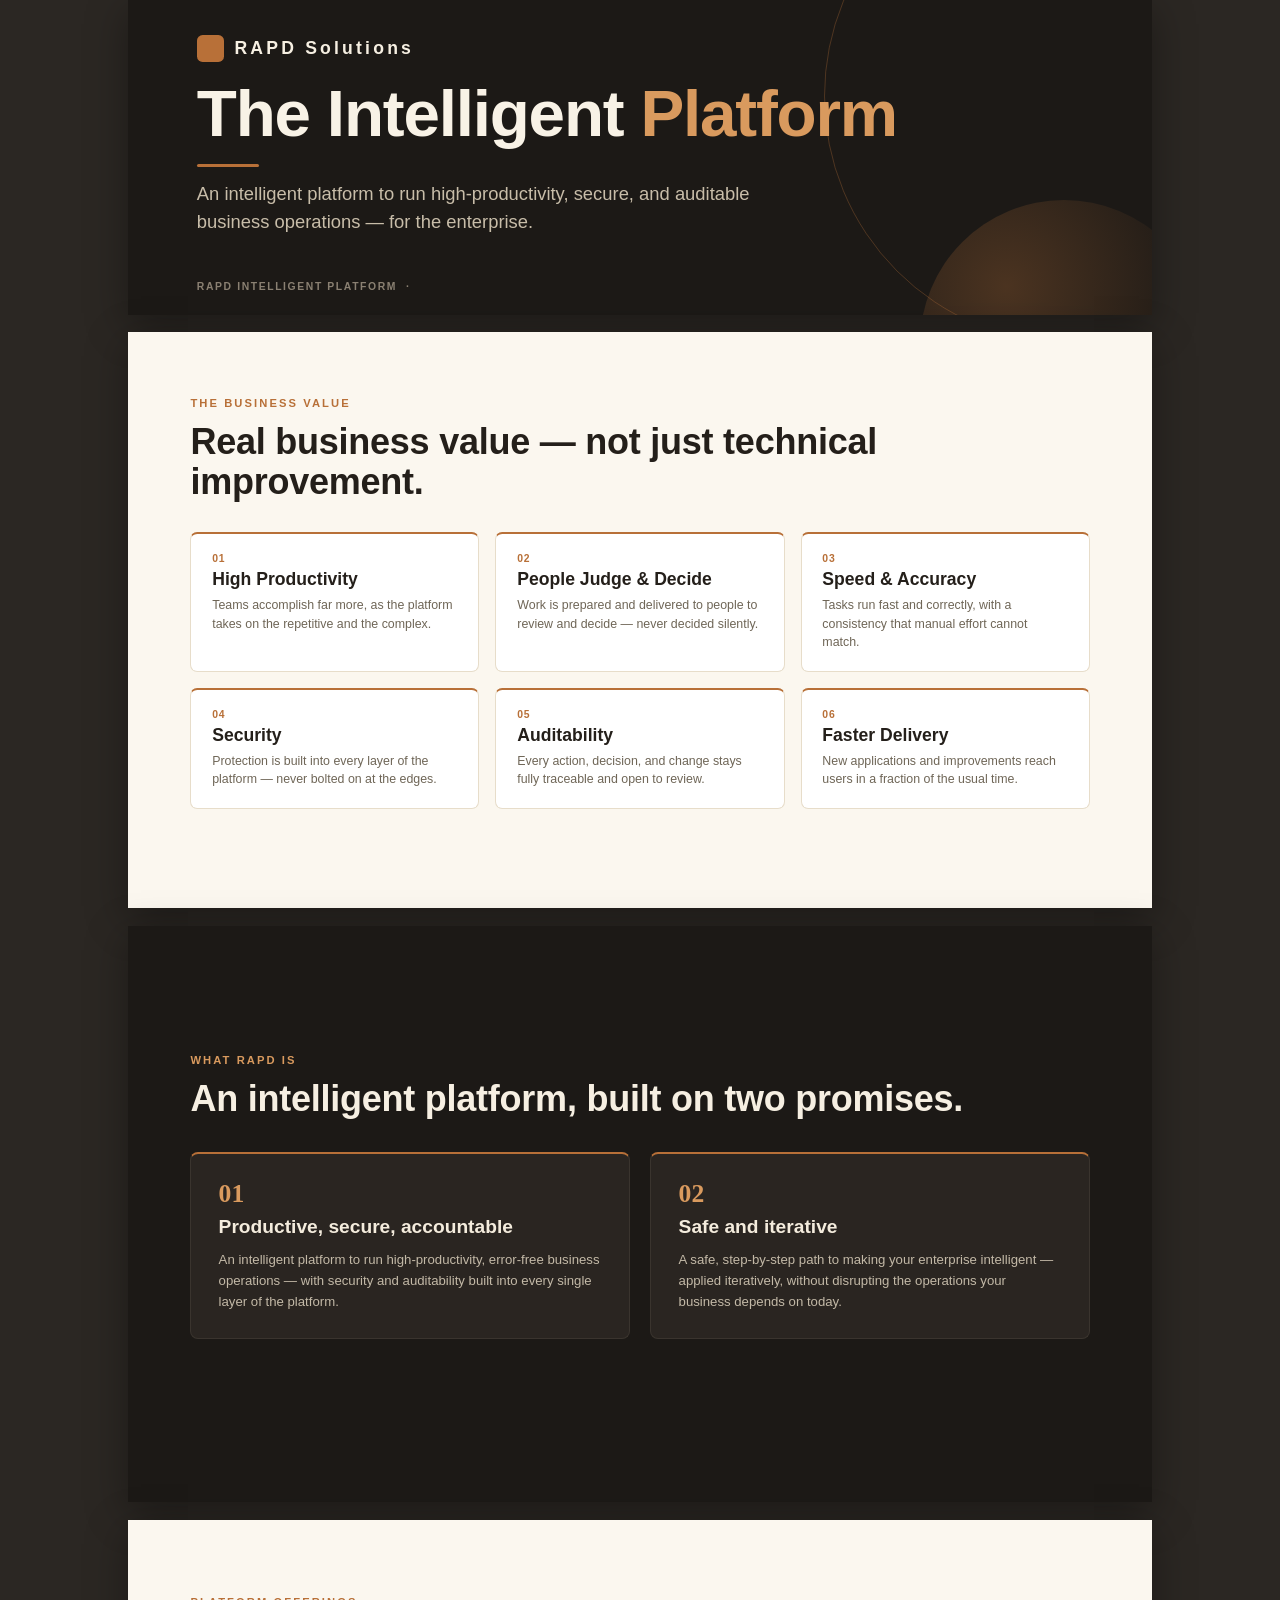
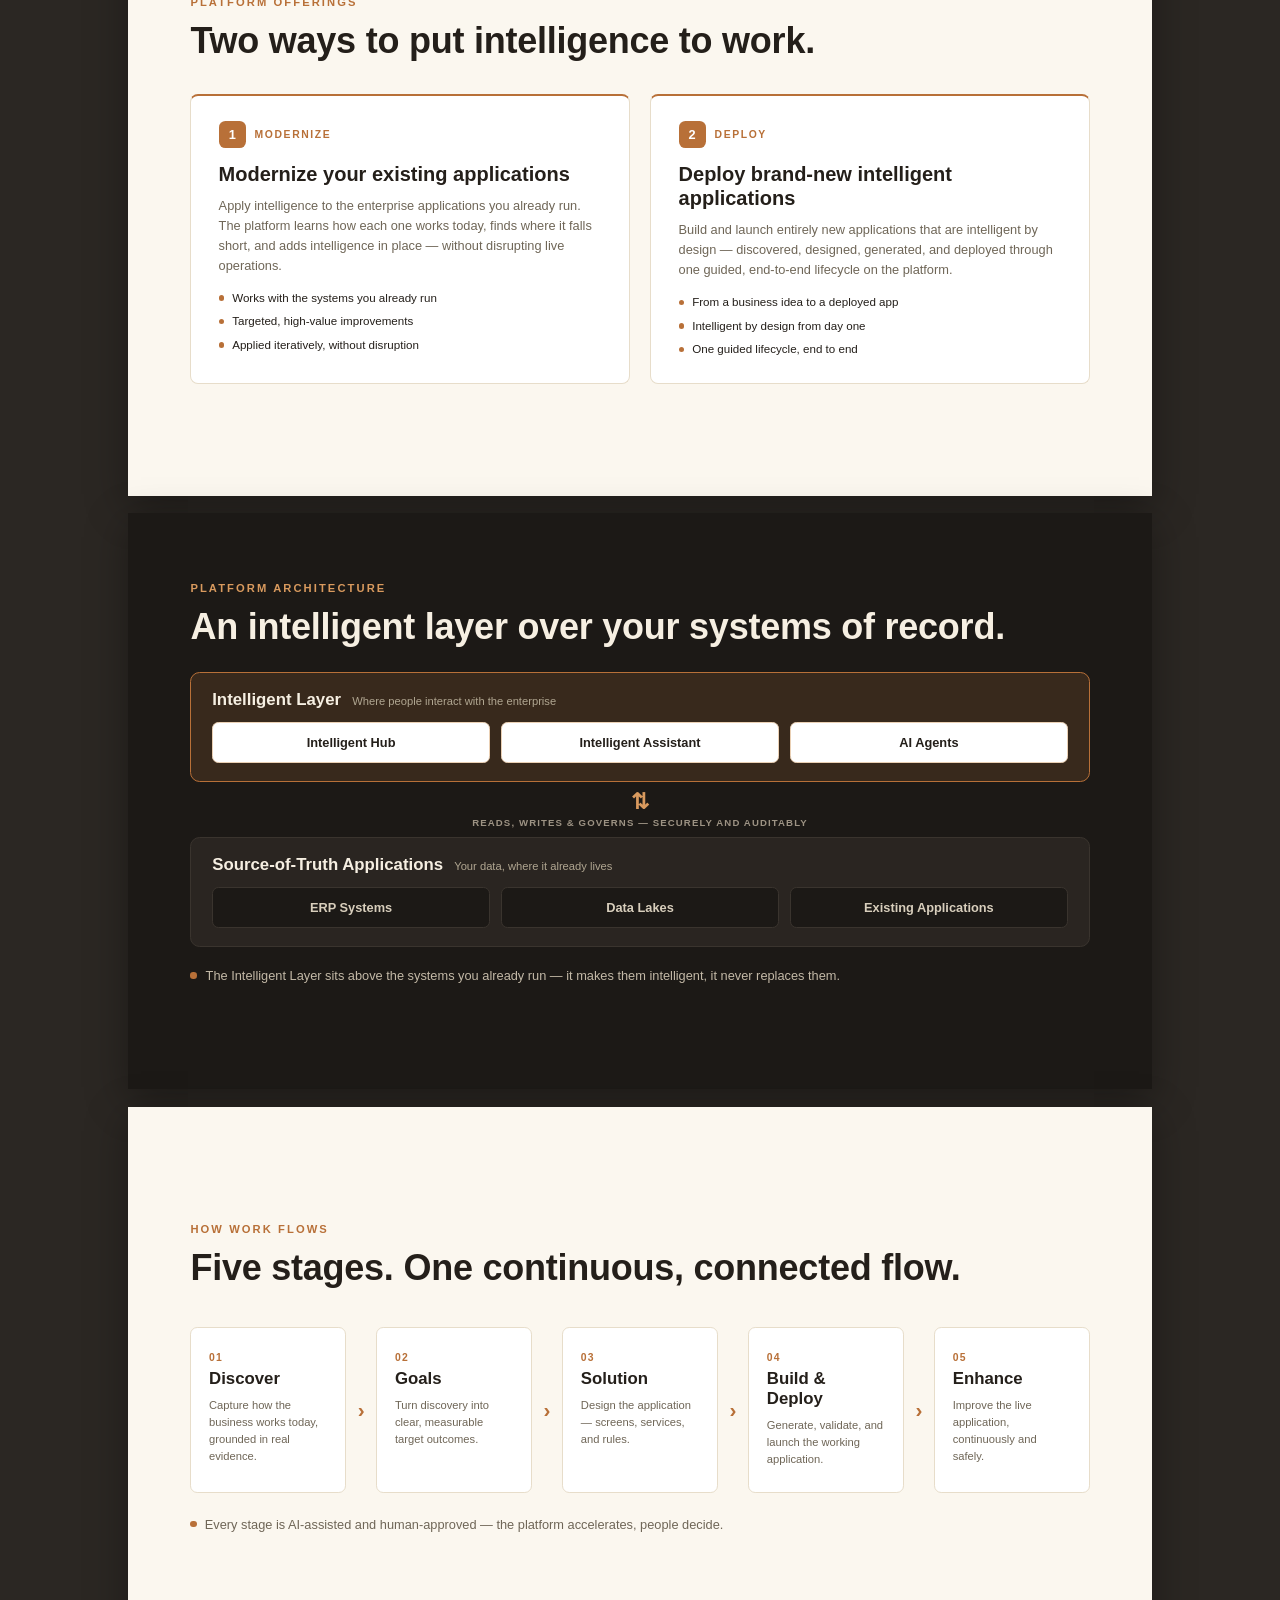
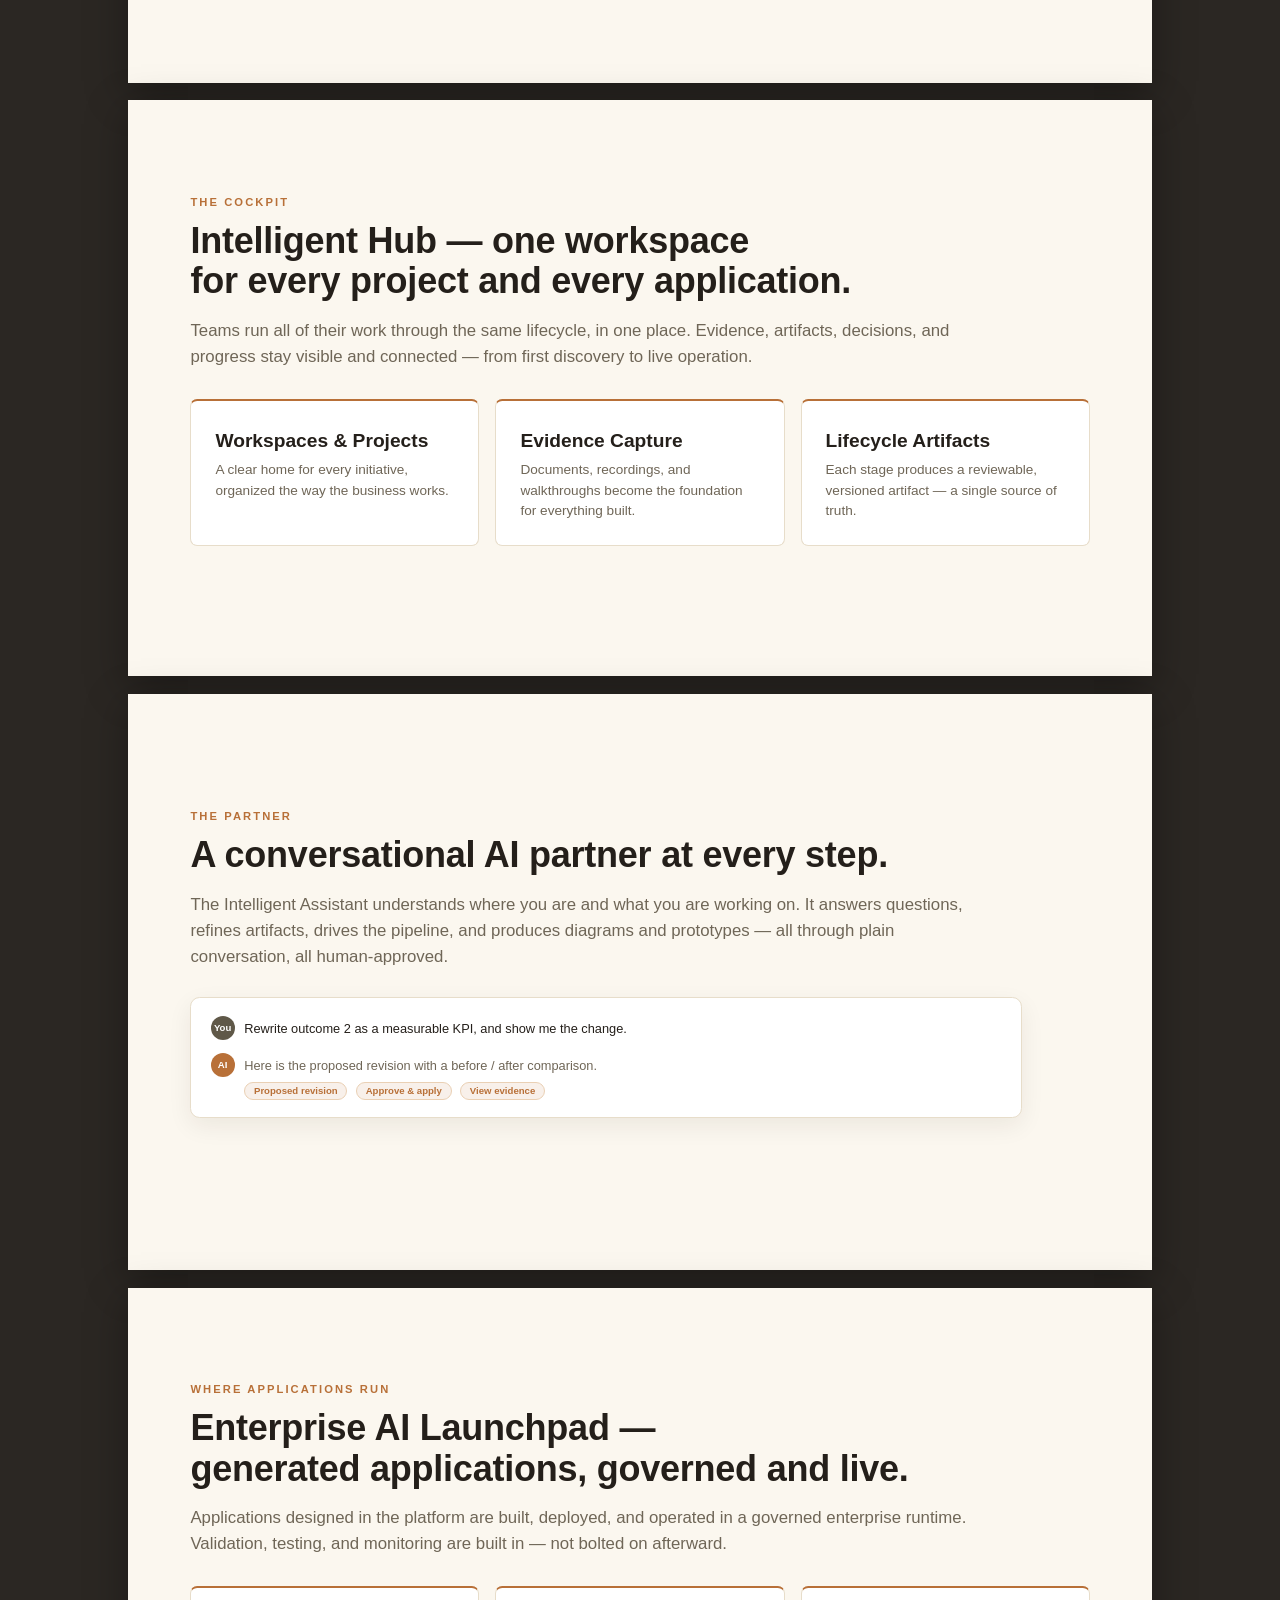
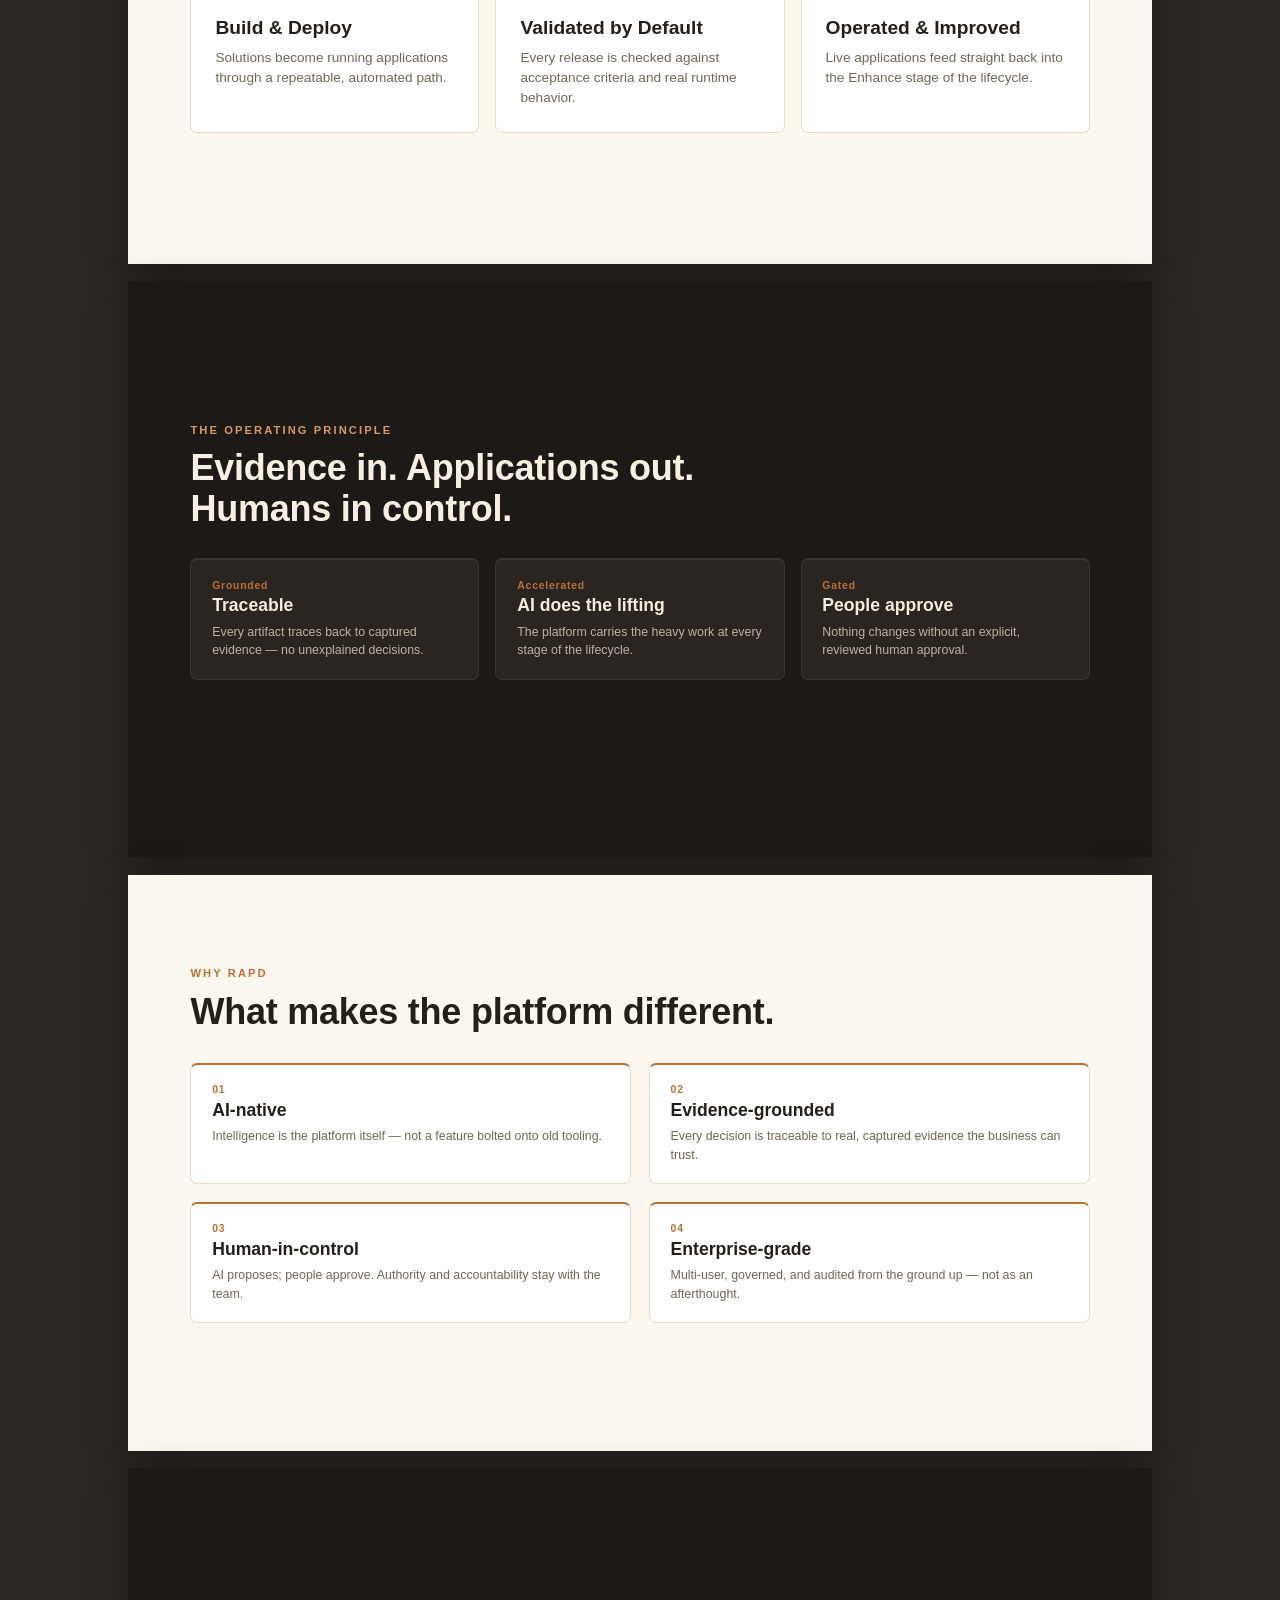
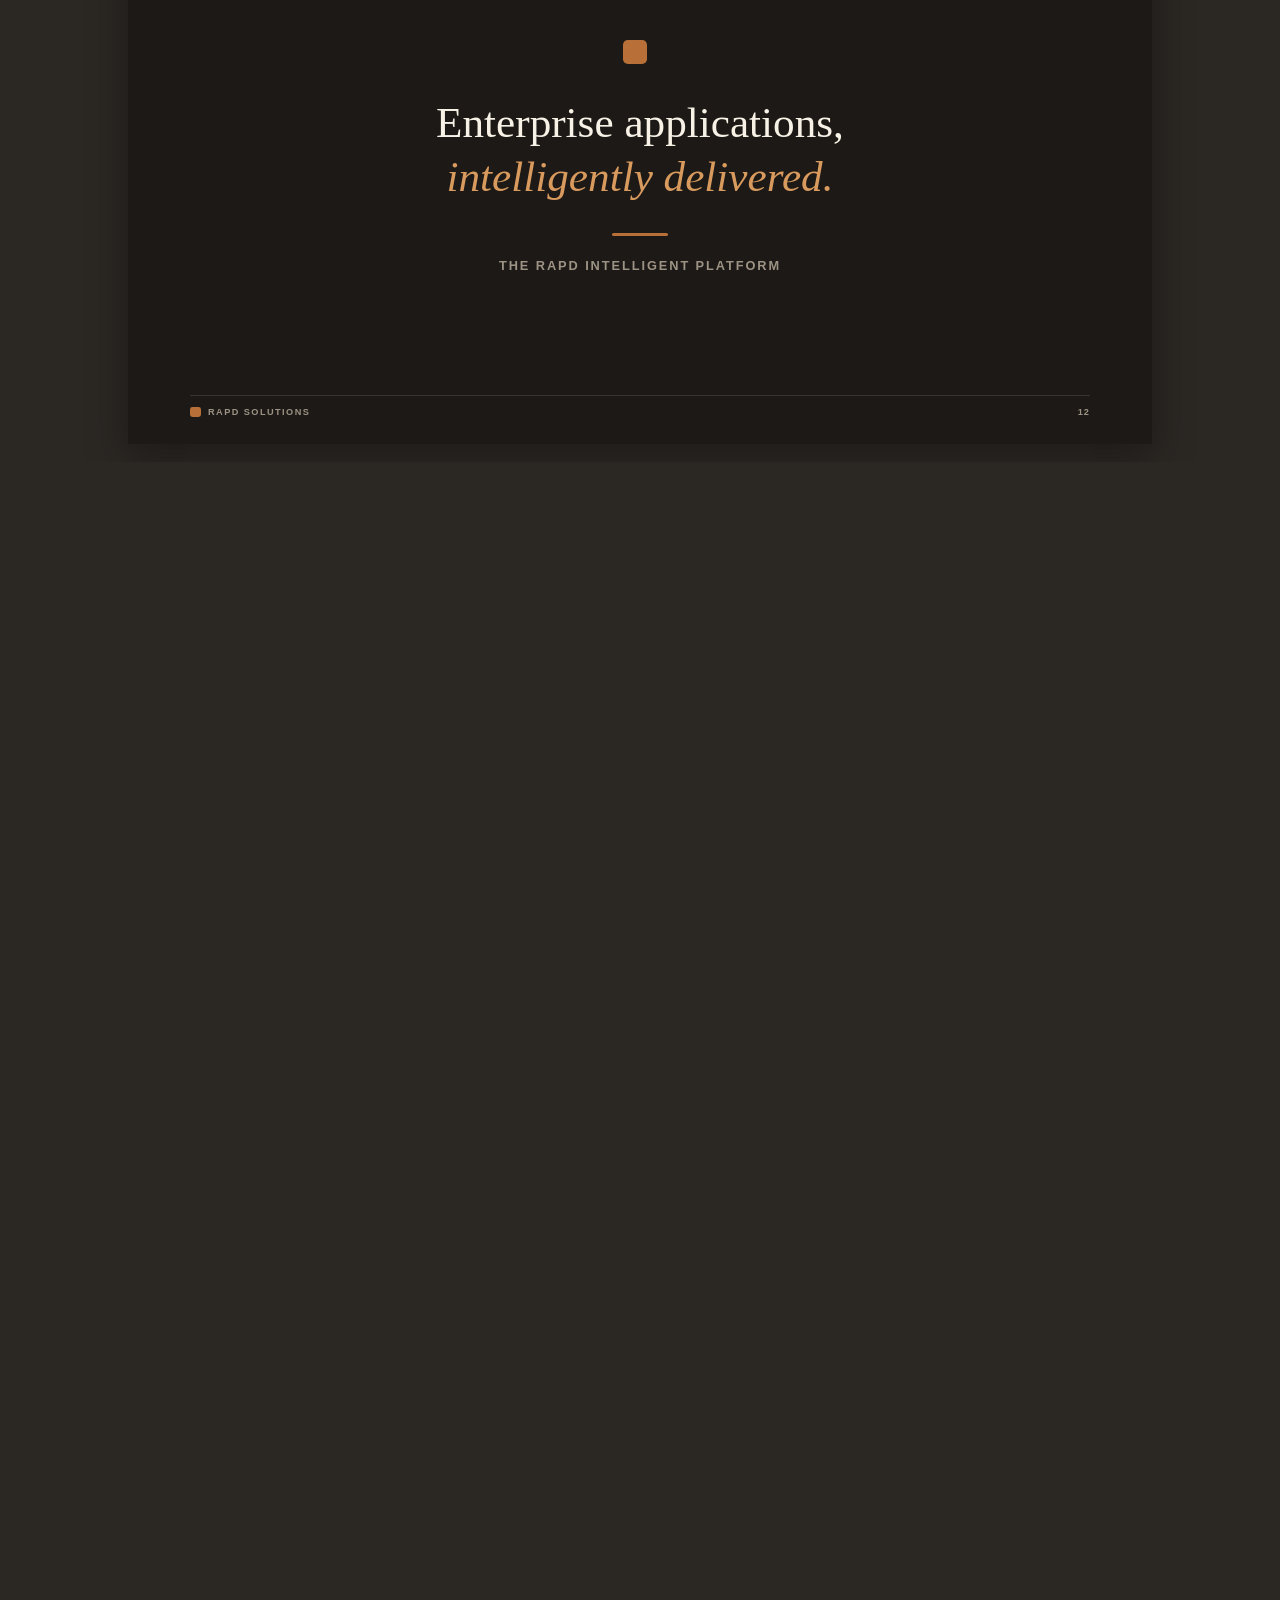
==== commit 03328dd6: "index.html" ====
--- a/index.html
+++ b/index.html
@@ -2,1098 +2,679 @@
 <html lang="en">
 <head>
 <meta charset="UTF-8">
-<meta name="viewport" content="width=device-width, initial-scale=1.0">
-<link rel="icon" href="/favicon.ico" sizes="any">
-<link rel="icon" type="image/png" sizes="32x32" href="/Logo.png">
-<title>RAPD AI Solutions — Enterprise AI Architecture</title>
-<link href="https://fonts.googleapis.com/css2?family=DM+Sans:ital,wght@0,400;0,500;0,700&family=Playfair+Display:wght@700;800;900&family=JetBrains+Mono:wght@400;500&display=swap" rel="stylesheet">
+<title>RAPD Intelligent Platform — Offerings</title>
 <style>
+  @page { size: 13.333in 7.5in; margin: 0; }
   :root {
-    --navy: #0F1B2D;
-    --navy-mid: #1B2A4A;
-    --navy-light: #2B3162;
-    --teal: #0891B2;
-    --teal-dark: #0E7490;
-    --teal-light: #06B6D4;
-    --teal-bg: #E0F7FA;
-    --copper: #C2652A;
-    --copper-bg: #FDF0EA;
-    --green: #059669;
-    --green-light: #10B981;
-    --purple: #7C3AED;
-    --red: #DC2626;
-    --amber: #D97706;
-    --white: #FFFFFF;
-    --off-white: #F0F4F8;
-    --gray-100: #F8FAFC;
-    --gray-200: #E2E8F0;
-    --gray-300: #CBD5E1;
-    --gray-400: #94A3B8;
-    --gray-500: #64748B;
-    --gray-600: #475569;
-    --gray-700: #334155;
-    --gray-800: #1E293B;
-    --blue: #2563EB;
-    --font-display: 'Playfair Display', Georgia, serif;
-    --font-body: 'DM Sans', system-ui, sans-serif;
-    --font-mono: 'JetBrains Mono', monospace;
-  }
-
+    --ink: #1c1916;
+    --ink-soft: #2a2521;
+    --bronze: #b87038;
+    --bronze-light: #d99a5e;
+    --bronze-pale: #ead0b4;
+    --cream: #fbf7ef;
+    --paper: #ffffff;
+    --text: #241f1a;
+    --muted: #6f6657;
+    --line: #e7ddca;
+    --line-dark: #3a342e;
+  }
   * { margin: 0; padding: 0; box-sizing: border-box; }
-
-  html { scroll-behavior: smooth; }
-
+  html, body { margin: 0; padding: 0; }
   body {
-    font-family: var(--font-body);
-    background: var(--off-white);
-    color: var(--gray-800);
-    line-height: 1.6;
-    overflow-x: hidden;
-  }
-
-  /* ===== NAV ===== */
-  nav {
-    position: fixed; top: 0; left: 0; right: 0; z-index: 100;
-    background: rgba(15, 27, 45, 0.95);
-    backdrop-filter: blur(12px);
-    border-bottom: 1px solid rgba(8, 145, 178, 0.2);
-    padding: 0 2rem;
-    height: 56px;
-    display: flex; align-items: center; justify-content: space-between;
-  }
-  nav .logo {
-    font-family: var(--font-body);
-    font-weight: 700; font-size: 0.95rem;
-    color: var(--white);
-    letter-spacing: 0.5px;
-  }
-  nav .logo span { color: var(--teal); }
-  nav ul {
-    list-style: none; display: flex; gap: 1.5rem;
-  }
-  nav ul li a {
-    color: var(--gray-400); text-decoration: none;
-    font-size: 0.8rem; font-weight: 500;
-    letter-spacing: 0.3px;
-    transition: color 0.2s;
-  }
-  nav ul li a:hover { color: var(--teal-light); }
-
-  /* ===== SECTIONS ===== */
-  section {
-    min-height: 100vh;
-    padding: 7rem 2rem 4rem;
-    position: relative;
-  }
-  .container {
-    max-width: 1200px;
-    margin: 0 auto;
-  }
-
-  /* ===== HERO (Slide 1) ===== */
-  .hero {
-    background: var(--navy);
-    display: flex; align-items: center; justify-content: center;
-    text-align: center;
+    font-family: 'Segoe UI', 'Helvetica Neue', Arial, sans-serif;
+    -webkit-print-color-adjust: exact;
+    print-color-adjust: exact;
+  }
+  .slide {
+    width: 13.333in;
+    height: 7.5in;
     position: relative;
     overflow: hidden;
-  }
-  .hero::before {
-    content: '';
-    position: absolute; top: 0; left: 0; right: 0;
-    height: 4px;
-    background: linear-gradient(90deg, var(--teal), var(--teal-light), var(--green-light));
-  }
-  .hero::after {
-    content: '';
-    position: absolute; inset: 0;
-    background: radial-gradient(ellipse at 30% 50%, rgba(8,145,178,0.08) 0%, transparent 60%),
-                radial-gradient(ellipse at 70% 80%, rgba(124,58,237,0.05) 0%, transparent 50%);
-  }
-  .hero-content { position: relative; z-index: 1; }
-  .hero .brain-icon {
-    width: 80px; height: 80px;
-    margin: 0 auto 2rem;
-    background: var(--teal);
-    border-radius: 50%;
+    page-break-after: always;
+    background: var(--cream);
+    display: flex;
+    flex-direction: column;
+  }
+  .slide:last-child { page-break-after: auto; }
+
+  /* ---- shared ---- */
+  .pad {
+    flex: 1;
+    padding: 60px 78px 104px;
+    display: flex;
+    flex-direction: column;
+    justify-content: center;
+  }
+  .eyebrow {
+    font-size: 14px; font-weight: 700; letter-spacing: 2.6px;
+    text-transform: uppercase; color: var(--bronze);
+  }
+  .headline {
+    font-size: 45px; font-weight: 700; line-height: 1.13;
+    color: var(--text); margin-top: 16px; letter-spacing: -0.3px;
+  }
+  .lede {
+    font-size: 21px; line-height: 1.55; color: var(--muted);
+    margin-top: 20px; max-width: 1000px;
+  }
+  .footer {
+    position: absolute; left: 78px; right: 78px; bottom: 34px;
+    display: flex; align-items: center; justify-content: space-between;
+    border-top: 1px solid var(--line); padding-top: 13px;
+  }
+  .footer.dark { border-top: 1px solid var(--line-dark); }
+  .brandline { display: flex; align-items: center; gap: 9px; }
+  .mark { width: 13px; height: 13px; background: var(--bronze); border-radius: 3px; }
+  .brandtext {
+    font-size: 11.5px; font-weight: 700; letter-spacing: 1.8px;
+    text-transform: uppercase; color: var(--muted);
+  }
+  .footer.dark .brandtext { color: #9d9384; }
+  .pageno { font-size: 11.5px; font-weight: 600; letter-spacing: 1px; color: var(--muted); }
+  .footer.dark .pageno { color: #9d9384; }
+
+  /* ---- dark slides ---- */
+  .slide.dark { background: var(--ink); }
+  .slide.dark .headline { color: #f6efe2; }
+  .slide.dark .lede { color: #c3b9a7; }
+  .slide.dark .eyebrow { color: var(--bronze-light); }
+
+  /* ---- cover ---- */
+  .cover-orb { position: absolute; border-radius: 50%; }
+  .orb1 { width: 620px; height: 620px; right: -210px; top: -190px;
+          border: 1.5px solid rgba(184,112,56,0.32); }
+  .orb2 { width: 360px; height: 360px; right: -70px; top: 250px;
+          background: radial-gradient(circle at 30% 30%, rgba(184,112,56,0.30), rgba(184,112,56,0) 70%); }
+  .cover-inner { position: absolute; left: 86px; top: 0; bottom: 0;
+                 display: flex; flex-direction: column; justify-content: center; }
+  .cover-mark { display: flex; align-items: center; gap: 13px; margin-bottom: 46px; }
+  .cover-mark .sq { width: 34px; height: 34px; background: var(--bronze); border-radius: 7px; }
+  .cover-mark .nm { font-size: 22px; font-weight: 800; letter-spacing: 4px; color: #f6efe2; }
+  .cover-kicker {
+    font-size: 15px; font-weight: 700; letter-spacing: 3.4px;
+    text-transform: uppercase; color: var(--bronze-light); margin-bottom: 22px;
+  }
+  .cover-title {
+    font-size: 82px; font-weight: 800; line-height: 1.04;
+    color: #f8f2e6; letter-spacing: -1.5px;
+  }
+  .cover-title .accent { color: var(--bronze-light); }
+  .cover-rule { width: 78px; height: 4px; background: var(--bronze); margin: 34px 0 30px; border-radius: 2px; }
+  .cover-tag { font-size: 23px; line-height: 1.5; color: #c8bda9; max-width: 720px; }
+  .cover-foot {
+    position: absolute; left: 86px; bottom: 52px;
+    font-size: 13px; letter-spacing: 2px; text-transform: uppercase;
+    color: #8a8072; font-weight: 600;
+  }
+
+  /* ---- card grids ---- */
+  .grid2 { display: grid; grid-template-columns: 1fr 1fr; gap: 22px; margin-top: 38px; }
+  .grid3 { display: grid; grid-template-columns: 1fr 1fr 1fr; gap: 20px; margin-top: 36px; }
+  .card {
+    background: var(--paper); border: 1px solid var(--line);
+    border-top: 3px solid var(--bronze); border-radius: 9px;
+    padding: 24px 26px;
+  }
+  .card .cnum {
+    font-size: 13px; font-weight: 800; color: var(--bronze); letter-spacing: 1px;
+  }
+  .card .ctitle {
+    font-size: 22px; font-weight: 700; color: var(--text); margin-top: 6px;
+  }
+  .card .cbody {
+    font-size: 15.5px; line-height: 1.48; color: var(--muted); margin-top: 8px;
+  }
+  .card.tall { padding: 30px 30px; }
+  .card.tall .ctitle { font-size: 24px; }
+  .card.tall .cbody { font-size: 17px; margin-top: 11px; }
+
+  /* ---- platform offerings ---- */
+  .offers { display: grid; grid-template-columns: 1fr 1fr; gap: 26px; margin-top: 40px; }
+  .offer {
+    background: var(--paper); border: 1px solid var(--line);
+    border-top: 3px solid var(--bronze); border-radius: 10px;
+    padding: 32px 34px;
+  }
+  .offer-badge { display: flex; align-items: center; gap: 11px; margin-bottom: 17px; }
+  .offer-badge .bnum {
+    width: 34px; height: 34px; background: var(--bronze); border-radius: 8px;
+    color: #fff; font-size: 16px; font-weight: 800;
     display: flex; align-items: center; justify-content: center;
-    font-size: 2.5rem;
-    animation: float 3s ease-in-out infinite;
-  }
-  @keyframes float {
-    0%, 100% { transform: translateY(0); }
-    50% { transform: translateY(-8px); }
-  }
-  .hero h1 {
-    font-family: var(--font-display);
-    font-size: clamp(2.5rem, 6vw, 4.5rem);
-    font-weight: 900;
-    color: var(--white);
-    line-height: 1.1;
-    margin-bottom: 1.2rem;
-  }
-  .hero .subtitle {
-    font-size: 1.15rem;
-    color: var(--gray-400);
-    max-width: 550px;
-    margin: 0 auto 3rem;
-  }
-  .hero .badge {
-    display: inline-block;
-    padding: 0.4rem 1.2rem;
-    border: 1px solid rgba(8,145,178,0.3);
-    border-radius: 999px;
-    color: var(--gray-400);
-    font-size: 0.75rem;
-    letter-spacing: 1px;
-    text-transform: uppercase;
-  }
-
-  /* ===== AGENDA (Slide 2) ===== */
-  .agenda { background: var(--gray-100); }
-  .section-label {
-    font-size: 0.7rem; font-weight: 700;
-    letter-spacing: 3px; text-transform: uppercase;
-    color: var(--teal);
-    margin-bottom: 0.5rem;
-  }
-  .section-title {
-    font-family: var(--font-display);
-    font-size: clamp(2rem, 4vw, 3rem);
-    font-weight: 800;
-    color: var(--gray-800);
-    margin-bottom: 2.5rem;
-    line-height: 1.15;
-  }
-  .section-title::after {
-    content: '';
-    display: block;
-    width: 60px; height: 3px;
-    background: var(--teal);
-    margin-top: 0.6rem;
-    border-radius: 2px;
-  }
-  .agenda-grid {
-    display: grid;
-    gap: 1rem;
-    max-width: 700px;
-  }
-  .agenda-item {
-    display: flex; align-items: center; gap: 1.2rem;
-    padding: 1.2rem 1.5rem;
-    background: var(--white);
-    border-radius: 12px;
-    border-left: 4px solid var(--teal);
-    box-shadow: 0 1px 3px rgba(0,0,0,0.04);
-    transition: transform 0.2s, box-shadow 0.2s;
-  }
-  .agenda-item:hover {
-    transform: translateX(4px);
-    box-shadow: 0 4px 12px rgba(0,0,0,0.06);
-  }
-  .agenda-num {
-    width: 42px; height: 42px; flex-shrink: 0;
-    background: var(--teal);
-    color: var(--white);
-    border-radius: 50%;
+  }
+  .offer-badge .blabel {
+    font-size: 13px; font-weight: 800; letter-spacing: 2px; text-transform: uppercase;
+    color: var(--bronze);
+  }
+  .offer-title { font-size: 25px; font-weight: 700; color: var(--text); line-height: 1.22; }
+  .offer-body { font-size: 16px; line-height: 1.55; color: var(--muted); margin-top: 12px; }
+  .offer-points { margin-top: 18px; display: flex; flex-direction: column; gap: 9px; }
+  .offer-points div {
+    font-size: 14.5px; line-height: 1.4; color: var(--text); font-weight: 500;
+    padding-left: 17px; position: relative;
+  }
+  .offer-points div::before {
+    content: ""; position: absolute; left: 0; top: 7px;
+    width: 7px; height: 7px; background: var(--bronze); border-radius: 50%;
+  }
+
+  /* ---- promises (positioning) ---- */
+  .promises { display: grid; grid-template-columns: 1fr 1fr; gap: 26px; margin-top: 40px; }
+  .promise {
+    background: var(--ink-soft); border: 1px solid var(--line-dark);
+    border-top: 3px solid var(--bronze); border-radius: 10px;
+    padding: 32px 34px;
+  }
+  .promise-num {
+    font-family: Georgia, 'Times New Roman', serif;
+    font-size: 32px; font-weight: 700; color: var(--bronze-light);
+  }
+  .promise-title { font-size: 24px; font-weight: 700; color: #f4ecdd; margin-top: 8px; }
+  .promise-body { font-size: 16.5px; line-height: 1.6; color: #c3b9a7; margin-top: 14px; }
+
+  /* ---- architecture ---- */
+  .archwrap { margin-top: 30px; }
+  .arch-tier { border-radius: 12px; padding: 22px 26px; }
+  .arch-tier.intel { background: rgba(184,112,56,0.18); border: 1px solid var(--bronze); }
+  .arch-tier.truth { background: var(--ink-soft); border: 1px solid var(--line-dark); }
+  .arch-tier-head { display: flex; align-items: baseline; gap: 14px; margin-bottom: 15px; }
+  .arch-tier-name { font-size: 21px; font-weight: 700; color: #f6efe2; }
+  .arch-tier-sub { font-size: 14px; color: #b0a691; }
+  .arch-chips { display: flex; gap: 14px; }
+  .arch-chip {
+    flex: 1; text-align: center; border-radius: 8px; padding: 15px 12px;
+    font-size: 16px; font-weight: 600;
+  }
+  .arch-tier.intel .arch-chip { background: #fff; color: var(--text); border: 1px solid var(--bronze-pale); }
+  .arch-tier.truth .arch-chip { background: var(--ink); color: #d8cebc; border: 1px solid var(--line-dark); }
+  .arch-flow { display: flex; flex-direction: column; align-items: center; padding: 11px 0; }
+  .arch-arrow { color: var(--bronze-light); font-size: 28px; line-height: 1; font-weight: 700; }
+  .arch-flow-label {
+    font-size: 12px; color: #9d9384; letter-spacing: 1.4px; text-transform: uppercase;
+    font-weight: 600; margin-top: 5px;
+  }
+  .arch-note {
+    margin-top: 24px; font-size: 16px; color: #c3b9a7; line-height: 1.5;
+    display: flex; align-items: center; gap: 11px;
+  }
+  .arch-note::before {
+    content: ""; width: 8px; height: 8px; background: var(--bronze);
+    border-radius: 50%; flex-shrink: 0;
+  }
+
+  /* ---- pipeline ---- */
+  .pipeline { display: flex; align-items: stretch; gap: 0; margin-top: 48px; }
+  .stage {
+    flex: 1; background: var(--paper); border: 1px solid var(--line);
+    border-radius: 9px; padding: 30px 22px; position: relative;
+  }
+  .stage .snum {
+    font-size: 13px; font-weight: 800; color: var(--bronze); letter-spacing: 1.5px;
+  }
+  .stage .sname {
+    font-size: 21px; font-weight: 700; color: var(--text); margin-top: 8px;
+  }
+  .stage .sdesc {
+    font-size: 14px; line-height: 1.5; color: var(--muted); margin-top: 10px;
+  }
+  .chev {
     display: flex; align-items: center; justify-content: center;
-    font-weight: 700; font-size: 0.9rem;
-  }
-  .agenda-text h3 { font-size: 1rem; font-weight: 700; color: var(--gray-800); }
-  .agenda-text p { font-size: 0.85rem; color: var(--gray-500); margin-top: 0.15rem; }
-
-  /* ===== WHY AI (Slide 3) ===== */
-  .why-ai { background: var(--gray-100); }
-  .stats-row {
-    display: grid;
-    grid-template-columns: repeat(auto-fit, minmax(260px, 1fr));
-    gap: 1.5rem;
-    margin-bottom: 2.5rem;
-  }
-  .stat-card {
-    background: var(--white);
-    border-radius: 14px;
-    padding: 2rem 1.8rem;
-    text-align: center;
-    border-top: 4px solid var(--teal);
-    box-shadow: 0 2px 8px rgba(0,0,0,0.04);
-    transition: transform 0.2s;
-  }
-  .stat-card:hover { transform: translateY(-4px); }
-  .stat-card .icon {
-    font-size: 2rem;
-    color: var(--teal);
-    margin-bottom: 0.8rem;
-  }
-  .stat-card .number {
-    font-family: var(--font-display);
-    font-size: 3rem; font-weight: 900;
-    color: var(--teal);
-    line-height: 1;
-    margin-bottom: 0.5rem;
-  }
-  .stat-card .label {
-    font-size: 0.9rem; color: var(--gray-500);
-  }
-  .callout {
-    background: var(--white);
-    border-left: 4px solid var(--amber);
-    padding: 1.2rem 1.5rem;
-    border-radius: 0 10px 10px 0;
-    font-style: italic;
-    color: var(--gray-600);
-    font-size: 0.95rem;
-  }
-
-  /* ===== LAYERED ARCHITECTURE (Slide 4) ===== */
-  .architecture { background: var(--gray-100); }
-  .arch-layout {
-    display: grid;
-    grid-template-columns: 1fr 240px;
-    gap: 1.5rem;
-  }
-  @media (max-width: 768px) {
-    .arch-layout { grid-template-columns: 1fr; }
-  }
-  .arch-layers { display: grid; gap: 0.8rem; }
-  .arch-layer {
-    padding: 1.3rem 1.6rem;
-    border-radius: 10px;
-    color: var(--white);
-    transition: transform 0.2s;
-  }
-  .arch-layer:hover { transform: translateX(6px); }
-  .arch-layer h3 {
-    font-size: 0.8rem; font-weight: 700;
-    letter-spacing: 2px; text-transform: uppercase;
-    margin-bottom: 0.3rem;
-  }
-  .arch-layer p { font-size: 0.85rem; opacity: 0.85; }
-  .layer-1 { background: var(--teal); }
-  .layer-2 { background: var(--teal-dark); }
-  .layer-3 { background: var(--navy-mid); }
-  .layer-4 { background: var(--navy); }
-
-  .arch-sidebar {
-    background: var(--white);
-    border-radius: 14px;
-    padding: 1.5rem;
-    border-left: 4px solid var(--amber);
-    display: flex; flex-direction: column; gap: 1.5rem;
-    justify-content: center;
-  }
-  .sidebar-item { text-align: center; }
-  .sidebar-item .icon { font-size: 2rem; color: var(--teal); margin-bottom: 0.3rem; }
-  .sidebar-item h4 { font-size: 0.85rem; color: var(--gray-700); font-weight: 600; }
-
-  /* ===== DATA FOUNDATION (Slide 5) ===== */
-  .data-foundation { background: var(--white); }
-  .cards-grid {
-    display: grid;
-    grid-template-columns: repeat(auto-fit, minmax(280px, 1fr));
-    gap: 1.5rem;
-  }
-  .card {
-    background: var(--gray-100);
-    border-radius: 14px;
-    padding: 2rem;
-    border-left: 4px solid var(--teal);
-    transition: transform 0.2s, box-shadow 0.2s;
-  }
-  .card:hover {
-    transform: translateY(-3px);
-    box-shadow: 0 8px 24px rgba(0,0,0,0.06);
-  }
-  .card .card-icon { font-size: 2rem; margin-bottom: 0.8rem; }
-  .card h3 {
-    font-size: 1.15rem; font-weight: 700;
-    color: var(--gray-800);
-    margin-bottom: 0.6rem;
-  }
-  .card p { font-size: 0.88rem; color: var(--gray-500); line-height: 1.6; }
-
-  /* ===== AI/ML PLATFORM (Slide 6) ===== */
-  .ml-platform { background: var(--gray-100); }
-  .process-flow {
-    display: grid;
-    grid-template-columns: repeat(5, 1fr);
-    gap: 0.8rem;
-    margin-bottom: 2rem;
-    position: relative;
-  }
-  @media (max-width: 768px) {
-    .process-flow { grid-template-columns: repeat(2, 1fr); }
-  }
-  .process-step {
-    text-align: center;
-    background: var(--white);
-    border-radius: 12px;
-    padding: 1.5rem 1rem;
-    border-top: 3px solid var(--teal);
-    position: relative;
-  }
-  .process-step .step-num {
-    width: 40px; height: 40px;
-    background: var(--teal);
-    color: var(--white);
-    border-radius: 50%;
+    width: 38px; color: var(--bronze); font-size: 26px; font-weight: 700;
+    flex-shrink: 0;
+  }
+  .pipe-note {
+    margin-top: 30px; font-size: 16px; color: var(--muted);
+    display: flex; align-items: center; gap: 10px;
+  }
+  .pipe-note .dot { width: 8px; height: 8px; background: var(--bronze); border-radius: 50%; }
+
+  /* ---- chat mock ---- */
+  .chatmock {
+    margin-top: 34px; background: var(--paper); border: 1px solid var(--line);
+    border-radius: 12px; padding: 22px 24px; max-width: 1040px;
+    box-shadow: 0 10px 30px rgba(40,30,18,0.07);
+  }
+  .bubble { display: flex; gap: 12px; margin-bottom: 16px; }
+  .bubble:last-child { margin-bottom: 0; }
+  .who {
+    width: 30px; height: 30px; border-radius: 50%; flex-shrink: 0;
     display: flex; align-items: center; justify-content: center;
-    font-weight: 700; font-size: 1rem;
-    margin: 0 auto 0.8rem;
-  }
-  .process-step h4 { font-size: 1rem; font-weight: 700; color: var(--gray-800); margin-bottom: 0.4rem; }
-  .process-step p { font-size: 0.8rem; color: var(--gray-500); }
-  .tech-bar {
-    background: var(--navy);
-    color: var(--white);
-    border-radius: 10px;
-    padding: 1.2rem 1.8rem;
-  }
-  .tech-bar h4 {
-    color: var(--teal-light);
-    font-size: 0.8rem; font-weight: 700;
-    letter-spacing: 1px; text-transform: uppercase;
-    margin-bottom: 0.5rem;
-  }
-  .tech-bar p { font-size: 0.88rem; color: var(--gray-400); }
-
-  /* ===== GEN AI (Slide 7) ===== */
-  .gen-ai { background: var(--white); }
-  .two-col {
-    display: grid;
-    grid-template-columns: 1fr 1fr;
-    gap: 2rem;
-  }
-  @media (max-width: 768px) { .two-col { grid-template-columns: 1fr; } }
-  .panel {
-    background: var(--gray-100);
-    border-radius: 14px;
-    padding: 2rem;
-  }
-  .panel h3 {
-    font-family: var(--font-display);
-    font-size: 1.4rem; font-weight: 800;
-    color: var(--gray-800);
-    margin-bottom: 1.5rem;
-  }
-  .rag-step {
-    display: flex; align-items: flex-start; gap: 1rem;
-    margin-bottom: 1.3rem;
-    position: relative;
-  }
-  .rag-step::after {
-    content: '';
-    position: absolute;
-    left: 17px; top: 38px; bottom: -12px;
-    width: 2px;
-    background: var(--gray-300);
-  }
-  .rag-step:last-child::after { display: none; }
-  .rag-num {
-    width: 36px; height: 36px; flex-shrink: 0;
-    background: var(--teal);
-    color: var(--white);
-    border-radius: 50%;
-    display: flex; align-items: center; justify-content: center;
-    font-weight: 700; font-size: 0.85rem;
-    position: relative; z-index: 1;
-  }
-  .rag-step h4 { font-size: 0.95rem; font-weight: 700; color: var(--gray-800); }
-  .rag-step p { font-size: 0.82rem; color: var(--gray-500); margin-top: 0.1rem; }
-  .cap-item {
-    display: flex; align-items: flex-start; gap: 0.8rem;
-    margin-bottom: 1.2rem;
-  }
-  .cap-check {
-    width: 28px; height: 28px; flex-shrink: 0;
-    background: var(--green);
-    color: var(--white);
-    border-radius: 50%;
-    display: flex; align-items: center; justify-content: center;
-    font-size: 0.8rem; font-weight: 700;
-  }
-  .cap-item h4 { font-size: 0.95rem; font-weight: 700; color: var(--gray-800); }
-  .cap-item p { font-size: 0.82rem; color: var(--gray-500); margin-top: 0.1rem; }
-
-  /* ===== SECURITY (Slide 8) ===== */
-  .security {
-    background: var(--navy);
-    color: var(--white);
-  }
-  .security .section-title { color: var(--white); }
-  .security .section-title::after { background: var(--teal); }
-  .sec-grid {
-    display: grid;
-    grid-template-columns: repeat(auto-fit, minmax(280px, 1fr));
-    gap: 1.5rem;
-  }
-  .sec-card {
-    background: var(--navy-mid);
-    border-radius: 14px;
-    padding: 2rem;
-    border-top: 3px solid var(--teal);
-  }
-  .sec-card .icon {
-    width: 50px; height: 50px;
-    background: var(--teal);
-    border-radius: 50%;
-    display: flex; align-items: center; justify-content: center;
-    font-size: 1.4rem;
-    margin-bottom: 1rem;
-  }
-  .sec-card h3 { font-size: 1.1rem; font-weight: 700; margin-bottom: 1rem; }
-  .sec-card ul { list-style: none; }
-  .sec-card ul li {
-    padding: 0.4rem 0;
-    font-size: 0.88rem;
-    color: var(--gray-400);
-    display: flex; align-items: center; gap: 0.5rem;
-  }
-  .sec-card ul li::before {
-    content: '✓';
-    color: var(--teal-light);
-    font-weight: 700;
-  }
-
-  /* ===== MATURITY (Slide 9) ===== */
-  .maturity { background: var(--gray-100); }
-  .maturity-bars {
-    display: flex;
-    align-items: flex-end;
-    gap: 0.6rem;
-    height: 380px;
-    padding-top: 1rem;
-  }
-  @media (max-width: 768px) {
-    .maturity-bars { height: 300px; }
-  }
-  .maturity-bar {
-    flex: 1;
-    border-radius: 10px 10px 0 0;
-    padding: 1.2rem 0.8rem;
-    display: flex; flex-direction: column;
-    justify-content: flex-start;
-    align-items: center;
-    text-align: center;
-    color: var(--white);
-    position: relative;
-    transition: transform 0.2s;
-  }
-  .maturity-bar:hover { transform: translateY(-4px); }
-  .maturity-bar .level-label {
-    font-size: 0.7rem; opacity: 0.7;
-    margin-bottom: 0.2rem;
-  }
-  .maturity-bar h4 { font-size: 0.85rem; font-weight: 700; margin-bottom: 0.4rem; }
-  .maturity-bar p { font-size: 0.72rem; opacity: 0.7; }
-  .bar-1 { height: 40%; background: var(--gray-400); }
-  .bar-2 { height: 55%; background: var(--gray-600); }
-  .bar-3 { height: 70%; background: var(--navy-mid); }
-  .bar-4 { height: 85%; background: var(--navy-light); }
-  .bar-5 { height: 100%; background: var(--teal); }
-  .you-are-here {
-    display: inline-block;
-    margin-top: 1rem;
-    padding: 0.4rem 1rem;
-    background: var(--amber);
-    color: var(--white);
-    border-radius: 999px;
-    font-size: 0.75rem;
-    font-weight: 700;
-    letter-spacing: 0.5px;
-  }
-
-  /* ===== ROADMAP (Slide 10) ===== */
-  .roadmap { background: var(--white); }
-  .timeline {
-    display: grid;
-    grid-template-columns: repeat(4, 1fr);
-    gap: 1rem;
-    position: relative;
-  }
-  @media (max-width: 768px) {
-    .timeline { grid-template-columns: repeat(2, 1fr); }
-  }
-  .timeline::before {
-    content: '';
-    position: absolute;
-    top: 24px; left: 5%; right: 5%;
-    height: 3px;
-    background: var(--teal);
-    border-radius: 2px;
-  }
-  .phase {
-    position: relative;
-    padding-top: 3.5rem;
-  }
-  .phase-dot {
-    position: absolute;
-    top: 10px; left: 50%;
-    transform: translateX(-50%);
-    width: 30px; height: 30px;
-    border-radius: 50%;
-    background: var(--teal);
-    border: 3px solid var(--white);
-    box-shadow: 0 0 0 3px var(--teal);
-  }
-  .phase-card {
-    background: var(--gray-100);
-    border-radius: 12px;
-    padding: 1.5rem;
-    border-top: 3px solid var(--teal);
-  }
-  .phase-label {
-    font-size: 0.7rem; color: var(--gray-500);
-    font-weight: 600; letter-spacing: 0.5px;
-    margin-bottom: 0.2rem;
-  }
-  .phase-card h4 {
-    font-size: 1.05rem; font-weight: 700;
-    color: var(--gray-800);
-    margin-bottom: 0.8rem;
-  }
-  .phase-card ul { list-style: none; }
-  .phase-card ul li {
-    font-size: 0.82rem; color: var(--gray-600);
-    padding: 0.25rem 0;
-  }
-  .phase-card ul li::before {
-    content: '→ ';
-    color: var(--teal);
-    font-weight: 700;
-  }
-
-  /* ===== METRICS (Slide 11) ===== */
-  .metrics { background: var(--gray-100); }
-  .metrics-layout {
-    display: grid;
-    grid-template-columns: 1.2fr 1fr;
-    gap: 2rem;
-    align-items: start;
-  }
-  @media (max-width: 768px) {
-    .metrics-layout { grid-template-columns: 1fr; }
-  }
-  .bar-chart {
-    background: var(--white);
-    border-radius: 14px;
-    padding: 2rem;
-  }
-  .chart-bars { display: flex; align-items: flex-end; gap: 1.2rem; height: 220px; padding-top: 1rem; }
-  .chart-bar {
-    flex: 1;
-    display: flex; flex-direction: column; align-items: center; justify-content: flex-end;
-  }
-  .chart-bar .value {
-    font-size: 0.85rem; font-weight: 700; color: var(--gray-800);
-    margin-bottom: 0.3rem;
-  }
-  .chart-bar .bar-fill {
-    width: 100%;
-    background: var(--teal);
-    border-radius: 6px 6px 0 0;
-    min-height: 10px;
-    transition: height 0.8s ease;
-  }
-  .chart-bar .bar-label {
-    font-size: 0.7rem; color: var(--gray-500);
-    margin-top: 0.4rem; text-align: center;
-  }
-  .kpi-stack { display: grid; gap: 0.8rem; }
-  .kpi-item {
-    background: var(--white);
-    border-radius: 12px;
-    padding: 1.1rem 1.4rem;
-    border-left: 4px solid var(--teal);
-    display: flex; align-items: baseline; gap: 0.8rem;
-  }
-  .kpi-item .kpi-value {
-    font-family: var(--font-display);
-    font-size: 1.6rem; font-weight: 800;
-    color: var(--teal);
-  }
-  .kpi-item .kpi-label { font-size: 0.85rem; color: var(--gray-500); }
-
-  /* ===== CTA / CLOSING (Slide 12) ===== */
-  .closing {
-    background: var(--navy);
-    color: var(--white);
-    text-align: center;
-    display: flex; align-items: center;
-    position: relative;
-    overflow: hidden;
-  }
-  .closing::before {
-    content: '';
-    position: absolute; bottom: 0; left: 0; right: 0;
-    height: 4px;
-    background: linear-gradient(90deg, var(--teal), var(--teal-light), var(--green-light));
-  }
-  .closing h2 {
-    font-family: var(--font-display);
-    font-size: clamp(2rem, 5vw, 3.5rem);
-    font-weight: 900;
-    margin-bottom: 1rem;
-  }
-  .closing .tagline {
-    font-size: 1.1rem;
-    color: var(--gray-400);
-    max-width: 600px;
-    margin: 0 auto 1.5rem;
-  }
-  .closing .divider {
-    width: 200px; height: 3px;
-    background: var(--teal);
-    margin: 0 auto 1.5rem;
-    border-radius: 2px;
-  }
-  .closing .cta-text {
-    font-size: 1.2rem;
-    font-weight: 700;
-    color: var(--teal-light);
-  }
-  .closing .footer-line {
-    position: absolute;
-    bottom: 1.2rem;
-    left: 0; right: 0;
-    font-size: 0.75rem;
-    color: var(--gray-500);
-  }
-
-  /* ===== SCROLL ANIMATIONS ===== */
-  .fade-up {
-    opacity: 0;
-    transform: translateY(30px);
-    transition: opacity 0.6s ease, transform 0.6s ease;
-  }
-  .fade-up.visible {
-    opacity: 1;
-    transform: translateY(0);
-  }
-  .stagger-1 { transition-delay: 0.1s; }
-  .stagger-2 { transition-delay: 0.2s; }
-  .stagger-3 { transition-delay: 0.3s; }
-  .stagger-4 { transition-delay: 0.4s; }
-  .stagger-5 { transition-delay: 0.5s; }
-  .stagger-6 { transition-delay: 0.6s; }
+    font-size: 12px; font-weight: 800; color: #fff;
+  }
+  .who.u { background: #5f5848; }
+  .who.a { background: var(--bronze); }
+  .saidwrap { flex: 1; }
+  .said { font-size: 16px; line-height: 1.5; color: var(--text); padding-top: 4px; }
+  .said .soft { color: var(--muted); }
+  .pill {
+    display: inline-block; font-size: 12px; font-weight: 700; color: var(--bronze);
+    background: rgba(184,112,56,0.10); border: 1px solid var(--bronze-pale);
+    border-radius: 20px; padding: 3px 11px; margin-right: 6px;
+  }
+
+  /* ---- roadmap ---- */
+  .road { display: grid; grid-template-columns: 1fr 1fr 1fr; gap: 22px; margin-top: 40px; }
+  .rcol {
+    background: var(--paper); border: 1px solid var(--line); border-radius: 9px;
+    padding: 26px 26px; position: relative;
+  }
+  .rcol .rphase {
+    font-size: 13px; font-weight: 800; letter-spacing: 1.4px; text-transform: uppercase;
+  }
+  .rcol.live { border-top: 3px solid #6a8a48; }
+  .rcol.now { border-top: 3px solid var(--bronze); }
+  .rcol.next { border-top: 3px solid #4a7a9a; }
+  .rcol.live .rphase { color: #6a8a48; }
+  .rcol.now .rphase { color: var(--bronze); }
+  .rcol.next .rphase { color: #4a7a9a; }
+  .rcol .rhead { font-size: 20px; font-weight: 700; color: var(--text); margin-top: 8px; }
+  .rcol ul { margin-top: 13px; padding-left: 0; list-style: none; }
+  .rcol li {
+    font-size: 15px; line-height: 1.4; color: var(--muted); margin-bottom: 9px;
+    padding-left: 16px; position: relative;
+  }
+  .rcol li::before {
+    content: ""; position: absolute; left: 0; top: 8px;
+    width: 6px; height: 6px; background: var(--bronze); border-radius: 50%;
+  }
+
+  /* ---- closing ---- */
+  .close-wrap { position: absolute; left: 0; right: 0; top: 0; bottom: 0;
+                display: flex; flex-direction: column; align-items: center;
+                justify-content: center; text-align: center; }
+  .close-mark { display: flex; align-items: center; gap: 12px; margin-bottom: 40px; }
+  .close-mark .sq { width: 30px; height: 30px; background: var(--bronze); border-radius: 6px; }
+  .close-mark .nm { font-size: 19px; font-weight: 800; letter-spacing: 3.5px; color: #f0e8d9; }
+  .close-stmt {
+    font-family: Georgia, 'Times New Roman', serif;
+    font-size: 54px; line-height: 1.25; color: #f8f2e6; font-weight: 400;
+    max-width: 980px;
+  }
+  .close-stmt .hl { color: var(--bronze-light); font-style: italic; }
+  .close-rule { width: 70px; height: 4px; background: var(--bronze); margin: 36px 0 28px; border-radius: 2px; }
+  .close-sub {
+    font-size: 16px; letter-spacing: 2.4px; text-transform: uppercase;
+    color: #9d9384; font-weight: 600;
+  }
+  .big-ghost {
+    position: absolute; font-size: 320px; font-weight: 800;
+    color: rgba(184,112,56,0.07); right: -30px; bottom: -110px; line-height: 1;
+    letter-spacing: -10px;
+  }
+
+  /* ---- screen view: fit the deck to ~80% of the viewport ---- */
+  @media screen {
+    html { background: #2b2723; }
+    body { zoom: var(--screen-zoom, 0.8); }
+    .slide { margin: 0 auto 22px; box-shadow: 0 14px 48px rgba(0, 0, 0, 0.34); }
+    .slide:last-child { margin-bottom: 0; }
+    .slide.cover { height: 4.1in; }
+    .slide.cover .cover-inner { justify-content: flex-start; padding-top: 44px; }
+    .slide.cover .cover-mark { margin-bottom: 22px; }
+    .slide.cover .cover-kicker { margin-bottom: 13px; }
+    .slide.cover .cover-rule { margin: 20px 0 16px; }
+    .slide.cover .cover-foot { bottom: 28px; }
+  }
 </style>
 </head>
 <body>
 
-<!-- NAV -->
-<nav>
-  <div class="logo"></span></div>
-  <ul>
-    <li><a href="#hero">Home</a></li>
-    <li><a href="#architecture">Architecture</a></li>
-    <li><a href="#platform">Platform</a></li>
-    <li><a href="#security">Security</a></li>
-    <li><a href="#roadmap">Roadmap</a></li>
-  </ul>
-</nav>
-<img src="RAPDSolutions_Logo_New.jpg" alt="RAPD Solutions">
-<!-- SLIDE 2: AGENDA -->
-<section class="agenda" id="agenda">
-  <div class="container">
-    <div class="agenda-grid">
-      <div class="agenda-item fade-up stagger-1">
-        <img src="wepropose.png" alt="RAPD Solutions">
-      </div>
-      <div class="agenda-item fade-up stagger-2">
-          <img src="wesimulate1.png" alt="RAPD Solutions">
-      </div>
-      <div class="agenda-item fade-up stagger-3">
-            <img src="wedesigndeploy.png" alt="RAPD Solutions">
-      </div>
-      <div class="agenda-item fade-up stagger-4">
-            <img src="wedeploy1.png" alt="RAPD Solutions">
-      </div>
-    </div>
-  </div>
-</section>
-
-
-<!-- SLIDE 4: LAYERED ARCHITECTURE -->
-<section class="architecture" id="architecture">
-  <div class="container">
-    <div class="section-label">Blueprint</div>
-    <h2 class="section-title fade-up">Layered Architecture Overview</h2>
-    <div class="arch-layout">
-      <div class="arch-layers">
-        <div class="arch-layer layer-1 fade-up stagger-1">
-          <h3>Presentation Layer</h3>
-          <p>Dashboards, Chatbots, APIs, Applications</p>
-        </div>
-        <div class="arch-layer layer-2 fade-up stagger-2">
-          <h3>AI / ML Platform</h3>
-          <p>Model Training, Serving, MLOps, Feature Store</p>
-        </div>
-        <div class="arch-layer layer-3 fade-up stagger-3">
-          <h3>Data Platform</h3>
-          <p>Data Lakehouse, ETL/ELT, Streaming, Cataloging</p>
-        </div>
-        <div class="arch-layer layer-4 fade-up stagger-4">
-          <h3>Infrastructure</h3>
-          <p>Cloud / Hybrid, GPU Clusters, Kubernetes, Storage</p>
-        </div>
-      </div>
-      <div class="arch-sidebar fade-up stagger-3">
-        <div class="sidebar-item"><div class="icon">🔒</div><h4>Security &amp; Compliance</h4></div>
-        <div class="sidebar-item"><div class="icon">🔄</div><h4>Monitoring &amp; Observability</h4></div>
-        <div class="sidebar-item"><div class="icon">🛡️</div><h4>Governance &amp; Ethics</h4></div>
-      </div>
-    </div>
-  </div>
-</section>
-
-<!-- SLIDE 5: DATA FOUNDATION -->
-<section class="data-foundation" id="data-foundation">
-  <div class="container">
-    <div class="section-label">Data Layer</div>
-    <h2 class="section-title fade-up">Data Foundation</h2>
-    <div class="cards-grid">
-      <div class="card fade-up stagger-1">
-        <div class="card-icon">🗄️</div>
-        <h3>Data Lakehouse</h3>
-        <p>Unified storage combining data lake flexibility with warehouse performance. Supports structured, semi-structured, and unstructured data.</p>
-      </div>
-      <div class="card fade-up stagger-2">
-        <div class="card-icon">🔄</div>
-        <h3>Data Pipelines</h3>
-        <p>Real-time and batch ingestion with ELT/ETL workflows. Event-driven architecture for streaming analytics.</p>
-      </div>
-      <div class="card fade-up stagger-3">
-        <div class="card-icon">🛡️</div>
-        <h3>Data Governance</h3>
-        <p>Automated data quality checks, lineage tracking, master data management, and access controls.</p>
-      </div>
-      <div class="card fade-up stagger-4">
-        <div class="card-icon">📦</div>
-        <h3>Feature Store</h3>
-        <p>Centralized repository for ML features with versioning, serving, and monitoring capabilities.</p>
-      </div>
-    </div>
-  </div>
-</section>
-
-<!-- SLIDE 6: AI/ML PLATFORM -->
-<section class="ml-platform" id="platform">
-  <div class="container">
-    <div class="section-label">MLOps Lifecycle</div>
-    <h2 class="section-title fade-up">AI / ML Platform</h2>
-    <div class="process-flow">
-      <div class="process-step fade-up stagger-1">
-        <div class="step-num">1</div>
-        <h4>Experiment</h4>
-        <p>Notebook environments, hyperparameter tuning, experiment tracking</p>
-      </div>
-      <div class="process-step fade-up stagger-2">
-        <div class="step-num">2</div>
-        <h4>Train</h4>
-        <p>Distributed training on GPU clusters, automated retraining</p>
-      </div>
-      <div class="process-step fade-up stagger-3">
-        <div class="step-num">3</div>
-        <h4>Validate</h4>
-        <p>Model evaluation, bias testing, explainability analysis</p>
-      </div>
-      <div class="process-step fade-up stagger-4">
-        <div class="step-num">4</div>
-        <h4>Deploy</h4>
-        <p>Containerized serving, A/B testing, canary rollouts</p>
-      </div>
-      <div class="process-step fade-up stagger-5">
-        <div class="step-num">5</div>
-        <h4>Monitor</h4>
-        <p>Drift detection, performance alerts, feedback loops</p>
-      </div>
-    </div>
-    <div class="tech-bar fade-up">
-      <h4>Key Technologies</h4>
-      <p>Kubernetes · MLflow · Kubeflow · TensorFlow / PyTorch · Triton Inference Server · Weights &amp; Biases · Seldon Core</p>
-    </div>
-  </div>
-</section>
-
-<!-- SLIDE 7: GENERATIVE AI -->
-<section class="gen-ai" id="gen-ai">
-  <div class="container">
-    <div class="section-label">GenAI</div>
-    <h2 class="section-title fade-up">Generative AI Architecture</h2>
-    <div class="two-col">
-      <div class="panel fade-up stagger-1">
-        <h3>RAG Architecture</h3>
-        <div class="rag-step">
-          <div class="rag-num">1</div>
-          <div><h4>User Query</h4><p>Natural language input</p></div>
-        </div>
-        <div class="rag-step">
-          <div class="rag-num">2</div>
-          <div><h4>Embedding &amp; Retrieval</h4><p>Vector search over knowledge base</p></div>
-        </div>
-        <div class="rag-step">
-          <div class="rag-num">3</div>
-          <div><h4>Context Augmentation</h4><p>Relevant docs injected into prompt</p></div>
-        </div>
-        <div class="rag-step">
-          <div class="rag-num">4</div>
-          <div><h4>LLM Generation</h4><p>Grounded, accurate response</p></div>
-        </div>
-      </div>
-      <div class="panel fade-up stagger-2">
-        <h3>Key Capabilities</h3>
-        <div class="cap-item">
-          <div class="cap-check">✓</div>
-          <div><h4>Foundation Models</h4><p>GPT-4, Claude, Llama, Gemini — API and self-hosted</p></div>
-        </div>
-        <div class="cap-item">
-          <div class="cap-check">✓</div>
-          <div><h4>Fine-Tuning</h4><p>Domain-specific adaptation with LoRA, QLoRA, RLHF</p></div>
-        </div>
-        <div class="cap-item">
-          <div class="cap-check">✓</div>
-          <div><h4>Prompt Engineering</h4><p>Guardrails, templates, chain-of-thought, tool use</p></div>
-        </div>
-        <div class="cap-item">
-          <div class="cap-check">✓</div>
-          <div><h4>Vector Databases</h4><p>Pinecone, Weaviate, pgvector for semantic search</p></div>
-        </div>
-        <div class="cap-item">
-          <div class="cap-check">✓</div>
-          <div><h4>AI Agents</h4><p>Multi-step reasoning, tool orchestration, memory</p></div>
-        </div>
-      </div>
-    </div>
-  </div>
-</section>
-
-<!-- SLIDE 8: SECURITY -->
-<section class="security" id="security">
-  <div class="container">
-    <div class="section-label" style="color: var(--teal-light)">Trust &amp; Safety</div>
-    <h2 class="section-title fade-up">Security &amp; AI Governance</h2>
-    <div class="sec-grid">
-      <div class="sec-card fade-up stagger-1">
-        <div class="icon">🛡️</div>
-        <h3>Data Security</h3>
-        <ul>
-          <li>End-to-end encryption</li>
-          <li>Role-based access control</li>
-          <li>Data masking &amp; anonymization</li>
-          <li>Audit trail logging</li>
-        </ul>
-      </div>
-      <div class="sec-card fade-up stagger-2">
-        <div class="icon">⚙️</div>
-        <h3>Model Governance</h3>
-        <ul>
-          <li>Model registry &amp; versioning</li>
-          <li>Bias &amp; fairness testing</li>
-          <li>Explainability reports</li>
-          <li>Approval workflows</li>
-        </ul>
-      </div>
-      <div class="sec-card fade-up stagger-3">
-        <div class="icon">☁️</div>
-        <h3>Compliance</h3>
-        <ul>
-          <li>GDPR &amp; CCPA adherence</li>
-          <li>SOC 2 Type II certified</li>
-          <li>Industry-specific regs</li>
-          <li>Regular penetration testing</li>
-        </ul>
-      </div>
-    </div>
-  </div>
-</section>
-
-<!-- SLIDE 9: AI MATURITY -->
-<section class="maturity" id="maturity">
-  <div class="container">
-    <div class="section-label">Assessment</div>
-    <h2 class="section-title fade-up">AI Maturity Model</h2>
-    <div class="maturity-bars fade-up">
-      <div class="maturity-bar bar-1">
-        <div class="level-label">Level 1</div>
-        <h4>Exploring</h4>
-        <p>Ad hoc experiments, no infrastructure</p>
-      </div>
-      <div class="maturity-bar bar-2">
-        <div class="level-label">Level 2</div>
-        <h4>Experimenting</h4>
-        <p>Pilot projects, basic tooling</p>
-        <div class="you-are-here">▸ YOU ARE HERE</div>
-      </div>
-      <div class="maturity-bar bar-3">
-        <div class="level-label">Level 3</div>
-        <h4>Formalizing</h4>
-        <p>MLOps, governance, repeatable</p>
-      </div>
-      <div class="maturity-bar bar-4">
-        <div class="level-label">Level 4</div>
-        <h4>Optimizing</h4>
-        <p>Scaled deployment, continuous improvement</p>
-      </div>
-      <div class="maturity-bar bar-5">
-        <div class="level-label">Level 5</div>
-        <h4>Transforming</h4>
-        <p>AI-first culture, autonomous systems</p>
-      </div>
-    </div>
-  </div>
-</section>
-
-<!-- SLIDE 10: ROADMAP -->
-<section class="roadmap" id="roadmap">
-  <div class="container">
-    <div class="section-label">Execution Plan</div>
-    <h2 class="section-title fade-up">Implementation Roadmap</h2>
-    <div class="timeline">
-      <div class="phase fade-up stagger-1">
-        <div class="phase-dot"></div>
-        <div class="phase-card">
-          <div class="phase-label">Phase 1 · Q1–Q2 2026</div>
-          <h4>Foundation</h4>
-          <ul>
-            <li>Cloud infrastructure setup</li>
-            <li>Data platform deployment</li>
-            <li>Team training &amp; hiring</li>
-            <li>Governance framework</li>
-          </ul>
-        </div>
-      </div>
-      <div class="phase fade-up stagger-2">
-        <div class="phase-dot"></div>
-        <div class="phase-card">
-          <div class="phase-label">Phase 2 · Q3–Q4 2026</div>
-          <h4>Build</h4>
-          <ul>
-            <li>MLOps pipeline launch</li>
-            <li>First model deployments</li>
-            <li>RAG/GenAI prototypes</li>
-            <li>Security hardening</li>
-          </ul>
-        </div>
-      </div>
-      <div class="phase fade-up stagger-3">
-        <div class="phase-dot"></div>
-        <div class="phase-card">
-          <div class="phase-label">Phase 3 · Q1–Q2 2027</div>
-          <h4>Scale</h4>
-          <ul>
-            <li>Production GenAI apps</li>
-            <li>Cross-team adoption</li>
-            <li>Advanced analytics</li>
-            <li>Performance optimization</li>
-          </ul>
-        </div>
-      </div>
-      <div class="phase fade-up stagger-4">
-        <div class="phase-dot"></div>
-        <div class="phase-card">
-          <div class="phase-label">Phase 4 · Q3+ 2027</div>
-          <h4>Transform</h4>
-          <ul>
-            <li>AI-first operations</li>
-            <li>Autonomous systems</li>
-            <li>Industry-leading AI</li>
-            <li>Continuous innovation</li>
-          </ul>
-        </div>
-      </div>
-    </div>
-  </div>
-</section>
-
-<!-- SLIDE 11: METRICS -->
-<section class="metrics" id="metrics">
-  <div class="container">
-    <div class="section-label">Measurement</div>
-    <h2 class="section-title fade-up">Success Metrics &amp; KPIs</h2>
-    <div class="metrics-layout">
-      <div class="bar-chart fade-up stagger-1">
-        <div class="chart-bars">
-          <div class="chart-bar">
-            <div class="value">95</div>
-            <div class="bar-fill" style="height: 95%"></div>
-            <div class="bar-label">Model Accuracy</div>
+<!-- ===== SLIDE 1 — COVER ===== -->
+<div class="slide dark cover">
+  <div class="cover-orb orb1"></div>
+  <div class="cover-orb orb2"></div>
+  <div class="cover-inner">
+    <div class="cover-mark">
+      <div class="sq"></div>
+      <div class="nm">RAPD Solutions</div>
+    </div>
+    <!-- <div class="cover-kicker">Executive Briefing</div> -->
+    <div class="cover-title">The Intelligent <span class="accent">Platform</span></div>
+    <div class="cover-rule"></div>
+    <div class="cover-tag">An intelligent platform to run high-productivity, secure, and auditable business operations &mdash; for the enterprise.</div>
+  </div>
+  <div class="cover-foot">RAPD Intelligent Platform &nbsp;&middot;&nbsp; </div>
+</div>
+
+<!-- ===== SLIDE 2 — BUSINESS VALUE ===== -->
+<div class="slide">
+  <div class="pad">
+    <div class="eyebrow">The Business Value</div>
+    <div class="headline">Real business value &mdash; not just technical improvement.</div>
+    <div class="grid3">
+      <div class="card">
+        <div class="cnum">01</div>
+        <div class="ctitle">High Productivity</div>
+        <div class="cbody">Teams accomplish far more, as the platform takes on the repetitive and the complex.</div>
+      </div>
+      <div class="card">
+        <div class="cnum">02</div>
+        <div class="ctitle">People Judge &amp; Decide</div>
+        <div class="cbody">Work is prepared and delivered to people to review and decide &mdash; never decided silently.</div>
+      </div>
+      <div class="card">
+        <div class="cnum">03</div>
+        <div class="ctitle">Speed &amp; Accuracy</div>
+        <div class="cbody">Tasks run fast and correctly, with a consistency that manual effort cannot match.</div>
+      </div>
+      <div class="card">
+        <div class="cnum">04</div>
+        <div class="ctitle">Security</div>
+        <div class="cbody">Protection is built into every layer of the platform &mdash; never bolted on at the edges.</div>
+      </div>
+      <div class="card">
+        <div class="cnum">05</div>
+        <div class="ctitle">Auditability</div>
+        <div class="cbody">Every action, decision, and change stays fully traceable and open to review.</div>
+      </div>
+      <div class="card">
+        <div class="cnum">06</div>
+        <div class="ctitle">Faster Delivery</div>
+        <div class="cbody">New applications and improvements reach users in a fraction of the usual time.</div>
+      </div>
+    </div>
+  </div>
+
+</div>
+
+<!-- ===== SLIDE 3 — POSITIONING ===== -->
+<div class="slide dark">
+  <div class="pad">
+    <div class="eyebrow">What RAPD Is</div>
+    <div class="headline">An intelligent platform, built on two promises.</div>
+    <div class="promises">
+      <div class="promise">
+        <div class="promise-num">01</div>
+        <div class="promise-title">Productive, secure, accountable</div>
+        <div class="promise-body">An intelligent platform to run high-productivity, error-free business operations &mdash; with security and auditability built into every single layer of the platform.</div>
+      </div>
+      <div class="promise">
+        <div class="promise-num">02</div>
+        <div class="promise-title">Safe and iterative</div>
+        <div class="promise-body">A safe, step-by-step path to making your enterprise intelligent &mdash; applied iteratively, without disrupting the operations your business depends on today.</div>
+      </div>
+    </div>
+  </div>
+
+</div>
+
+<!-- ===== SLIDE 4 — PLATFORM OFFERINGS ===== -->
+<div class="slide">
+  <div class="pad">
+    <div class="eyebrow">Platform Offerings</div>
+    <div class="headline">Two ways to put intelligence to work.</div>
+    <div class="offers">
+      <div class="offer">
+        <div class="offer-badge">
+          <div class="bnum">1</div>
+          <div class="blabel">Modernize</div>
+        </div>
+        <div class="offer-title">Modernize your existing applications</div>
+        <div class="offer-body">Apply intelligence to the enterprise applications you already run. The platform learns how each one works today, finds where it falls short, and adds intelligence in place &mdash; without disrupting live operations.</div>
+        <div class="offer-points">
+          <div>Works with the systems you already run</div>
+          <div>Targeted, high-value improvements</div>
+          <div>Applied iteratively, without disruption</div>
+        </div>
+      </div>
+      <div class="offer">
+        <div class="offer-badge">
+          <div class="bnum">2</div>
+          <div class="blabel">Deploy</div>
+        </div>
+        <div class="offer-title">Deploy brand-new intelligent applications</div>
+        <div class="offer-body">Build and launch entirely new applications that are intelligent by design &mdash; discovered, designed, generated, and deployed through one guided, end-to-end lifecycle on the platform.</div>
+        <div class="offer-points">
+          <div>From a business idea to a deployed app</div>
+          <div>Intelligent by design from day one</div>
+          <div>One guided lifecycle, end to end</div>
+        </div>
+      </div>
+    </div>
+  </div>
+
+</div>
+
+<!-- ===== SLIDE 5 — PLATFORM ARCHITECTURE ===== -->
+<div class="slide dark">
+  <div class="pad">
+    <div class="eyebrow">Platform Architecture</div>
+    <div class="headline">An intelligent layer over your systems of record.</div>
+    <div class="archwrap">
+      <div class="arch-tier intel">
+        <div class="arch-tier-head">
+          <div class="arch-tier-name">Intelligent Layer</div>
+          <div class="arch-tier-sub">Where people interact with the enterprise</div>
+        </div>
+        <div class="arch-chips">
+          <div class="arch-chip">Intelligent Hub</div>
+          <div class="arch-chip">Intelligent Assistant</div>
+          <div class="arch-chip">AI Agents</div>
+        </div>
+      </div>
+      <div class="arch-flow">
+        <div class="arch-arrow">&#8645;</div>
+        <div class="arch-flow-label">Reads, writes &amp; governs &mdash; securely and auditably</div>
+      </div>
+      <div class="arch-tier truth">
+        <div class="arch-tier-head">
+          <div class="arch-tier-name">Source-of-Truth Applications</div>
+          <div class="arch-tier-sub">Your data, where it already lives</div>
+        </div>
+        <div class="arch-chips">
+          <div class="arch-chip">ERP Systems</div>
+          <div class="arch-chip">Data Lakes</div>
+          <div class="arch-chip">Existing Applications</div>
+        </div>
+      </div>
+    </div>
+    <div class="arch-note">The Intelligent Layer sits above the systems you already run &mdash; it makes them intelligent, it never replaces them.</div>
+  </div>
+
+</div>
+
+<!-- ===== SLIDE 6 — THE LIFECYCLE ===== -->
+<div class="slide">
+  <div class="pad">
+    <div class="eyebrow">How Work Flows</div>
+    <div class="headline">Five stages. One continuous, connected flow.</div>
+    <div class="pipeline">
+      <div class="stage">
+        <div class="snum">01</div>
+        <div class="sname">Discover</div>
+        <div class="sdesc">Capture how the business works today, grounded in real evidence.</div>
+      </div>
+      <div class="chev">&rsaquo;</div>
+      <div class="stage">
+        <div class="snum">02</div>
+        <div class="sname">Goals</div>
+        <div class="sdesc">Turn discovery into clear, measurable target outcomes.</div>
+      </div>
+      <div class="chev">&rsaquo;</div>
+      <div class="stage">
+        <div class="snum">03</div>
+        <div class="sname">Solution</div>
+        <div class="sdesc">Design the application &mdash; screens, services, and rules.</div>
+      </div>
+      <div class="chev">&rsaquo;</div>
+      <div class="stage">
+        <div class="snum">04</div>
+        <div class="sname">Build &amp; Deploy</div>
+        <div class="sdesc">Generate, validate, and launch the working application.</div>
+      </div>
+      <div class="chev">&rsaquo;</div>
+      <div class="stage">
+        <div class="snum">05</div>
+        <div class="sname">Enhance</div>
+        <div class="sdesc">Improve the live application, continuously and safely.</div>
+      </div>
+    </div>
+    <div class="pipe-note"><div class="dot"></div>Every stage is AI-assisted and human-approved &mdash; the platform accelerates, people decide.</div>
+  </div>
+
+</div>
+
+<!-- ===== SLIDE 7 — INTELLIGENT HUB ===== -->
+<div class="slide">
+  <div class="pad">
+    <div class="eyebrow">The Cockpit</div>
+    <div class="headline">Intelligent Hub &mdash; one workspace<br>for every project and every application.</div>
+    <div class="lede">Teams run all of their work through the same lifecycle, in one place. Evidence, artifacts, decisions, and progress stay visible and connected &mdash; from first discovery to live operation.</div>
+    <div class="grid3">
+      <div class="card tall">
+        <div class="ctitle">Workspaces &amp; Projects</div>
+        <div class="cbody">A clear home for every initiative, organized the way the business works.</div>
+      </div>
+      <div class="card tall">
+        <div class="ctitle">Evidence Capture</div>
+        <div class="cbody">Documents, recordings, and walkthroughs become the foundation for everything built.</div>
+      </div>
+      <div class="card tall">
+        <div class="ctitle">Lifecycle Artifacts</div>
+        <div class="cbody">Each stage produces a reviewable, versioned artifact &mdash; a single source of truth.</div>
+      </div>
+    </div>
+  </div>
+
+</div>
+
+<!-- ===== SLIDE 8 — THE INTELLIGENT ASSISTANT ===== -->
+<div class="slide">
+  <div class="pad">
+    <div class="eyebrow">The Partner</div>
+    <div class="headline">A conversational AI partner at every step.</div>
+    <div class="lede">The Intelligent Assistant understands where you are and what you are working on. It answers questions, refines artifacts, drives the pipeline, and produces diagrams and prototypes &mdash; all through plain conversation, all human-approved.</div>
+    <div class="chatmock">
+      <div class="bubble">
+        <div class="who u">You</div>
+        <div class="saidwrap">
+          <div class="said">Rewrite outcome 2 as a measurable KPI, and show me the change.</div>
+        </div>
+      </div>
+      <div class="bubble">
+        <div class="who a">AI</div>
+        <div class="saidwrap">
+          <div class="said"><span class="soft">Here is the proposed revision with a before / after comparison.</span></div>
+          <div style="margin-top:9px;">
+            <span class="pill">Proposed revision</span>
+            <span class="pill">Approve &amp; apply</span>
+            <span class="pill">View evidence</span>
           </div>
-          <div class="chart-bar">
-            <div class="value">70</div>
-            <div class="bar-fill" style="height: 70%"></div>
-            <div class="bar-label">Time to Deploy</div>
-          </div>
-          <div class="chart-bar">
-            <div class="value">60</div>
-            <div class="bar-fill" style="height: 60%"></div>
-            <div class="bar-label">Cost per Inference</div>
-          </div>
-          <div class="chart-bar">
-            <div class="value">85</div>
-            <div class="bar-fill" style="height: 85%"></div>
-            <div class="bar-label">Data Quality</div>
-          </div>
-          <div class="chart-bar">
-            <div class="value">80</div>
-            <div class="bar-fill" style="height: 80%"></div>
-            <div class="bar-label">User Adoption</div>
-          </div>
-        </div>
-      </div>
-      <div class="kpi-stack fade-up stagger-2">
-        <div class="kpi-item">
-          <div class="kpi-value">&lt;30d</div>
-          <div class="kpi-label">Model deployment cycle</div>
-        </div>
-        <div class="kpi-item">
-          <div class="kpi-value">99.9%</div>
-          <div class="kpi-label">Platform uptime SLA</div>
-        </div>
-        <div class="kpi-item">
-          <div class="kpi-value">3×</div>
-          <div class="kpi-label">ROI within 18 months</div>
-        </div>
-        <div class="kpi-item">
-          <div class="kpi-value">100%</div>
-          <div class="kpi-label">Models governed &amp; auditable</div>
-        </div>
-      </div>
-    </div>
-  </div>
-</section>
-
-<!-- SLIDE 12: CLOSING -->
-<section class="closing" id="closing">
-  <div class="container">
-    <div style="font-size: 3rem; margin-bottom: 1rem;">🚀</div>
-    <h2>Ready to Build the Future?</h2>
-    <p class="tagline">Enterprise AI isn't just technology — it's a strategic transformation.<br>Let's architect it together.</p>
-    <div class="divider"></div>
-    <div class="cta-text">Questions &amp; Discussion</div>
-    <div class="footer-line"><p>&copy; Contact: RAPD Solutions, 1300 Oakhaven Ln, Arcadia CA 91006. Contact# 617-309-9383 email:ramanam@rapdsolutions.com </p> </div>
-  </div>
-</section>
+        </div>
+      </div>
+    </div>
+  </div>
+
+</div>
+
+<!-- ===== SLIDE 9 — ENTERPRISE AI LAUNCHPAD ===== -->
+<div class="slide">
+  <div class="pad">
+    <div class="eyebrow">Where Applications Run</div>
+    <div class="headline">Enterprise AI Launchpad &mdash;<br>generated applications, governed and live.</div>
+    <div class="lede">Applications designed in the platform are built, deployed, and operated in a governed enterprise runtime. Validation, testing, and monitoring are built in &mdash; not bolted on afterward.</div>
+    <div class="grid3">
+      <div class="card tall">
+        <div class="ctitle">Build &amp; Deploy</div>
+        <div class="cbody">Solutions become running applications through a repeatable, automated path.</div>
+      </div>
+      <div class="card tall">
+        <div class="ctitle">Validated by Default</div>
+        <div class="cbody">Every release is checked against acceptance criteria and real runtime behavior.</div>
+      </div>
+      <div class="card tall">
+        <div class="ctitle">Operated &amp; Improved</div>
+        <div class="cbody">Live applications feed straight back into the Enhance stage of the lifecycle.</div>
+      </div>
+    </div>
+  </div>
+
+</div>
+
+<!-- ===== SLIDE 10 — OPERATING PRINCIPLE ===== -->
+<div class="slide dark">
+  <div class="pad">
+    <div class="eyebrow">The Operating Principle</div>
+    <div class="headline">Evidence in. Applications out.<br>Humans in control.</div>
+    <div class="grid3">
+      <div class="card" style="background:#2a2521;border-color:#3a342e;">
+        <div class="cnum">Grounded</div>
+        <div class="ctitle" style="color:#f4ecdd;">Traceable</div>
+        <div class="cbody" style="color:#bcb1a0;">Every artifact traces back to captured evidence &mdash; no unexplained decisions.</div>
+      </div>
+      <div class="card" style="background:#2a2521;border-color:#3a342e;">
+        <div class="cnum">Accelerated</div>
+        <div class="ctitle" style="color:#f4ecdd;">AI does the lifting</div>
+        <div class="cbody" style="color:#bcb1a0;">The platform carries the heavy work at every stage of the lifecycle.</div>
+      </div>
+      <div class="card" style="background:#2a2521;border-color:#3a342e;">
+        <div class="cnum">Gated</div>
+        <div class="ctitle" style="color:#f4ecdd;">People approve</div>
+        <div class="cbody" style="color:#bcb1a0;">Nothing changes without an explicit, reviewed human approval.</div>
+      </div>
+    </div>
+  </div>
+
+</div>
+
+<!-- ===== SLIDE 11 — WHAT MAKES RAPD DIFFERENT ===== -->
+<div class="slide">
+  <div class="pad">
+    <div class="eyebrow">Why RAPD</div>
+    <div class="headline">What makes the platform different.</div>
+    <div class="grid2">
+      <div class="card">
+        <div class="cnum">01</div>
+        <div class="ctitle">AI-native</div>
+        <div class="cbody">Intelligence is the platform itself &mdash; not a feature bolted onto old tooling.</div>
+      </div>
+      <div class="card">
+        <div class="cnum">02</div>
+        <div class="ctitle">Evidence-grounded</div>
+        <div class="cbody">Every decision is traceable to real, captured evidence the business can trust.</div>
+      </div>
+      <div class="card">
+        <div class="cnum">03</div>
+        <div class="ctitle">Human-in-control</div>
+        <div class="cbody">AI proposes; people approve. Authority and accountability stay with the team.</div>
+      </div>
+      <div class="card">
+        <div class="cnum">04</div>
+        <div class="ctitle">Enterprise-grade</div>
+        <div class="cbody">Multi-user, governed, and audited from the ground up &mdash; not as an afterthought.</div>
+      </div>
+    </div>
+  </div>
+
+</div>
+
+<!-- ===== SLIDE 12 — CLOSING ===== -->
+<div class="slide dark">
+  <!-- <div class="big-ghost">RAPD </div> -->
+  <div class="close-wrap">
+    <div class="close-mark">
+      <div class="sq"></div>
+      <div class="nm"></div>
+    </div>
+    <div class="close-stmt">Enterprise applications,<br><span class="hl">intelligently delivered.</span></div>
+    <div class="close-rule"></div>
+    <div class="close-sub">The RAPD Intelligent Platform</div>
+  </div>
+  <div class="footer dark">
+    <div class="brandline"><div class="mark"></div><div class="brandtext">RAPD Solutions</div></div>
+    <div class="pageno">12</div>
+  </div>
+</div>
 
 <script>
-// Intersection Observer for scroll animations
-const observer = new IntersectionObserver((entries) => {
-  entries.forEach(entry => {
-    if (entry.isIntersecting) {
-      entry.target.classList.add('visible');
+  (function () {
+    var SLIDE_WIDTH = 1280;
+    function fitDeck() {
+      var zoom = (window.innerWidth * 0.8) / SLIDE_WIDTH;
+      document.documentElement.style.setProperty('--screen-zoom', String(zoom));
     }
-  });
-}, { threshold: 0.15, rootMargin: '0px 0px -50px 0px' });
-
-document.querySelectorAll('.fade-up').forEach(el => observer.observe(el));
-
-// Smooth nav highlight
-document.querySelectorAll('nav a').forEach(link => {
-  link.addEventListener('click', (e) => {
-    e.preventDefault();
-    const target = document.querySelector(link.getAttribute('href'));
-    if (target) target.scrollIntoView({ behavior: 'smooth' });
-  });
-});
+    fitDeck();
+    window.addEventListener('resize', fitDeck);
+  })();
 </script>
 </body>
 </html>
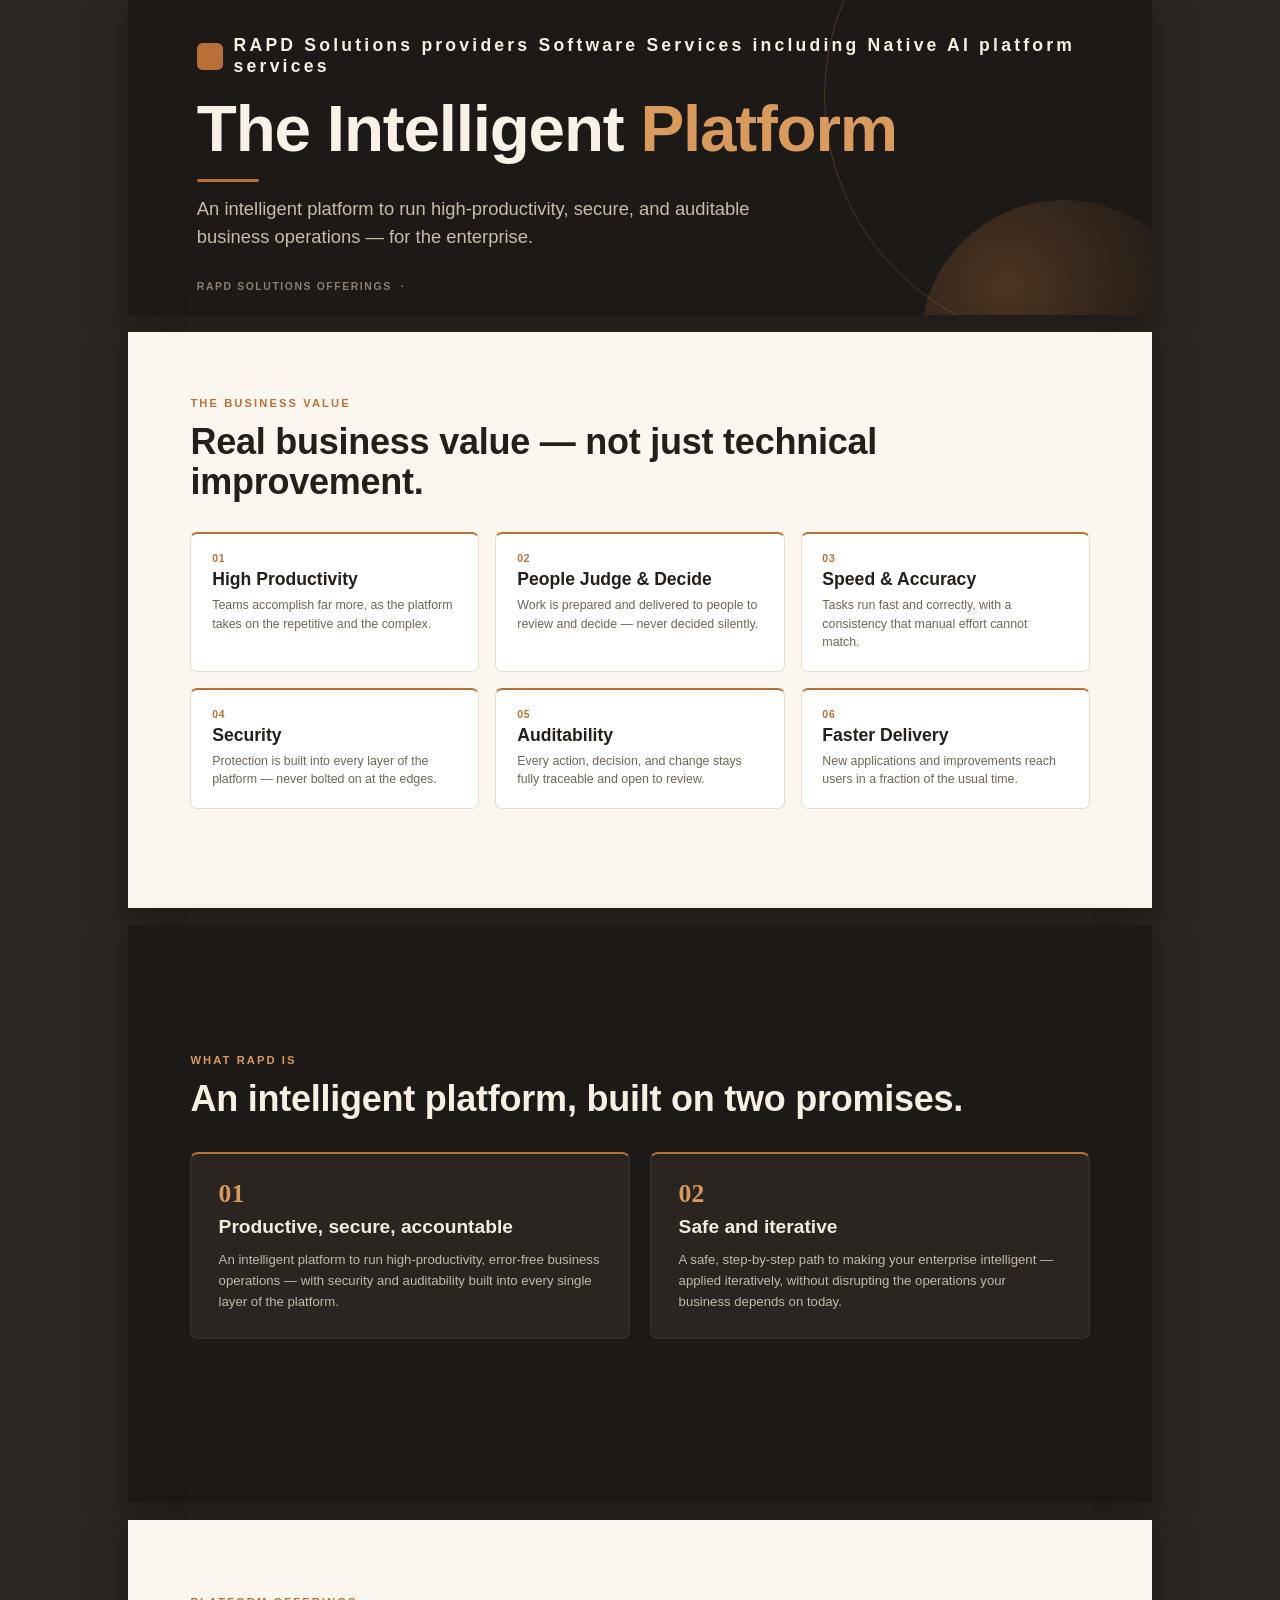
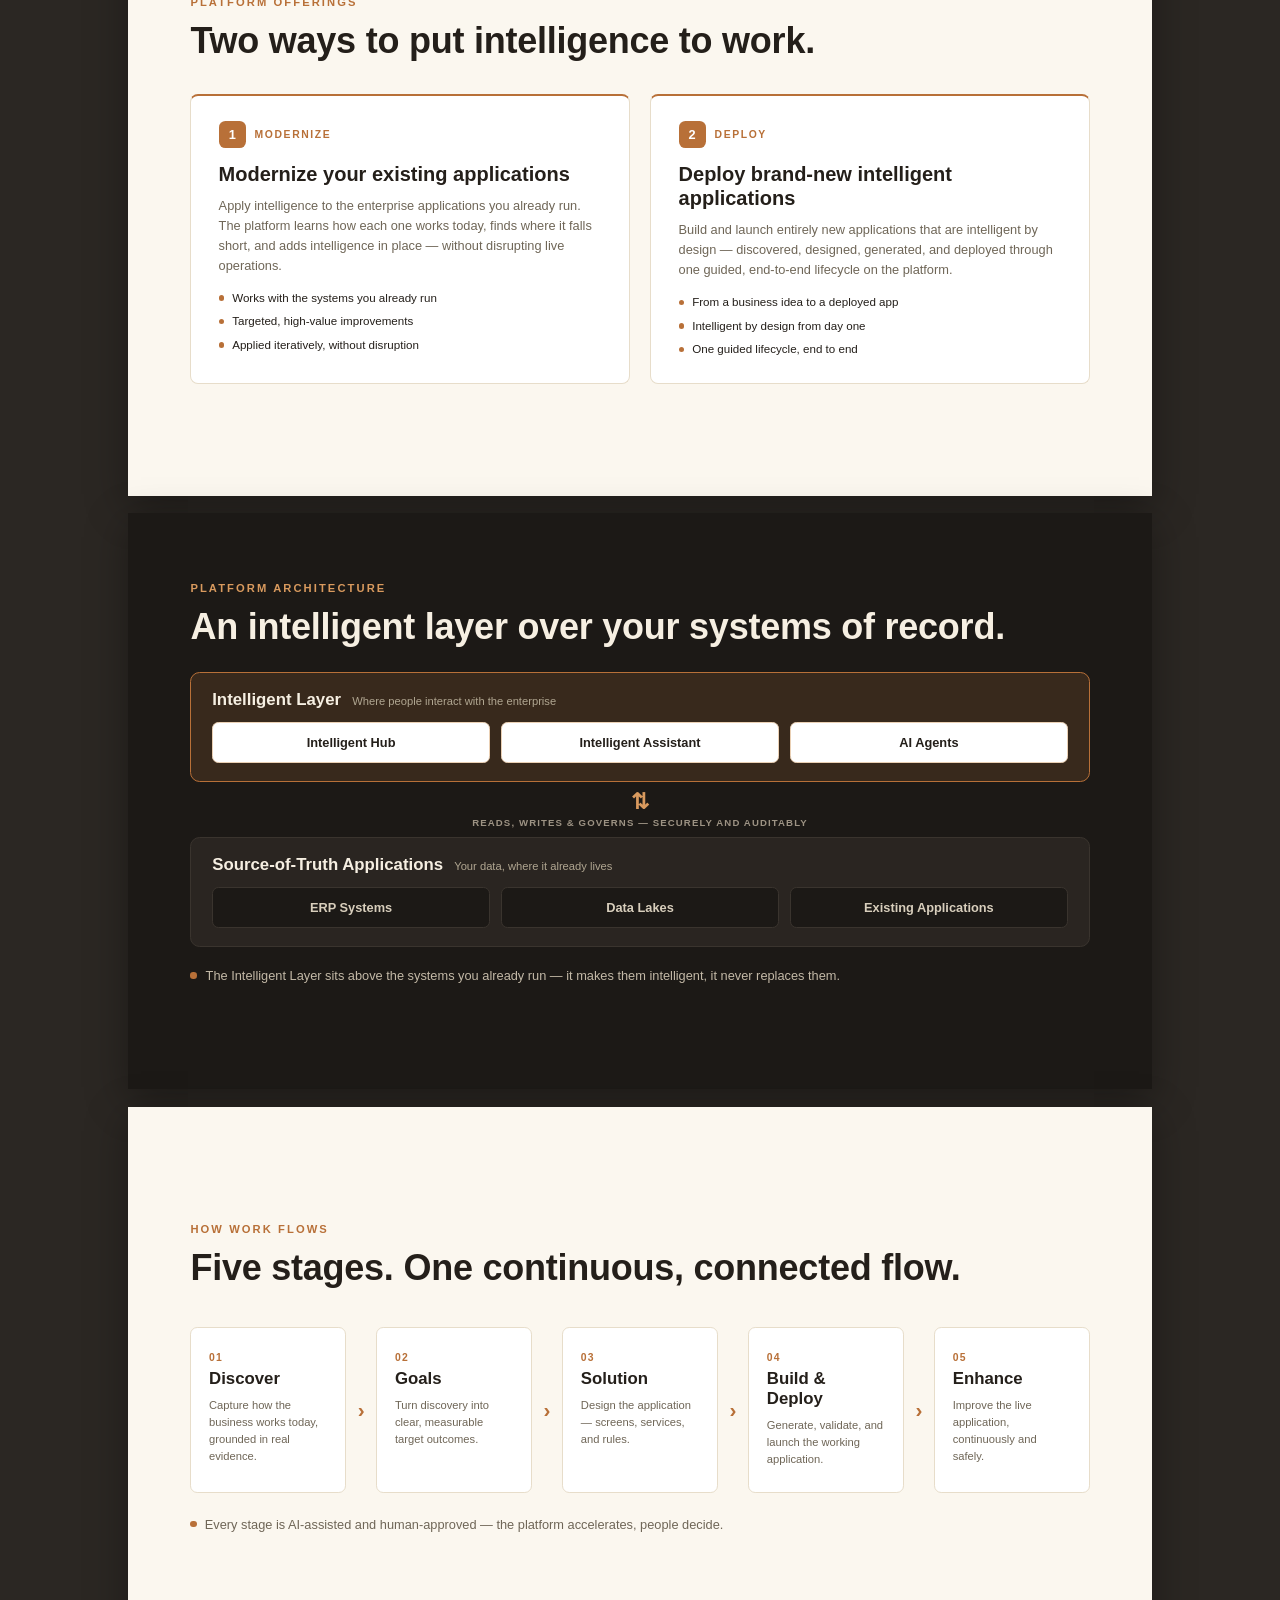
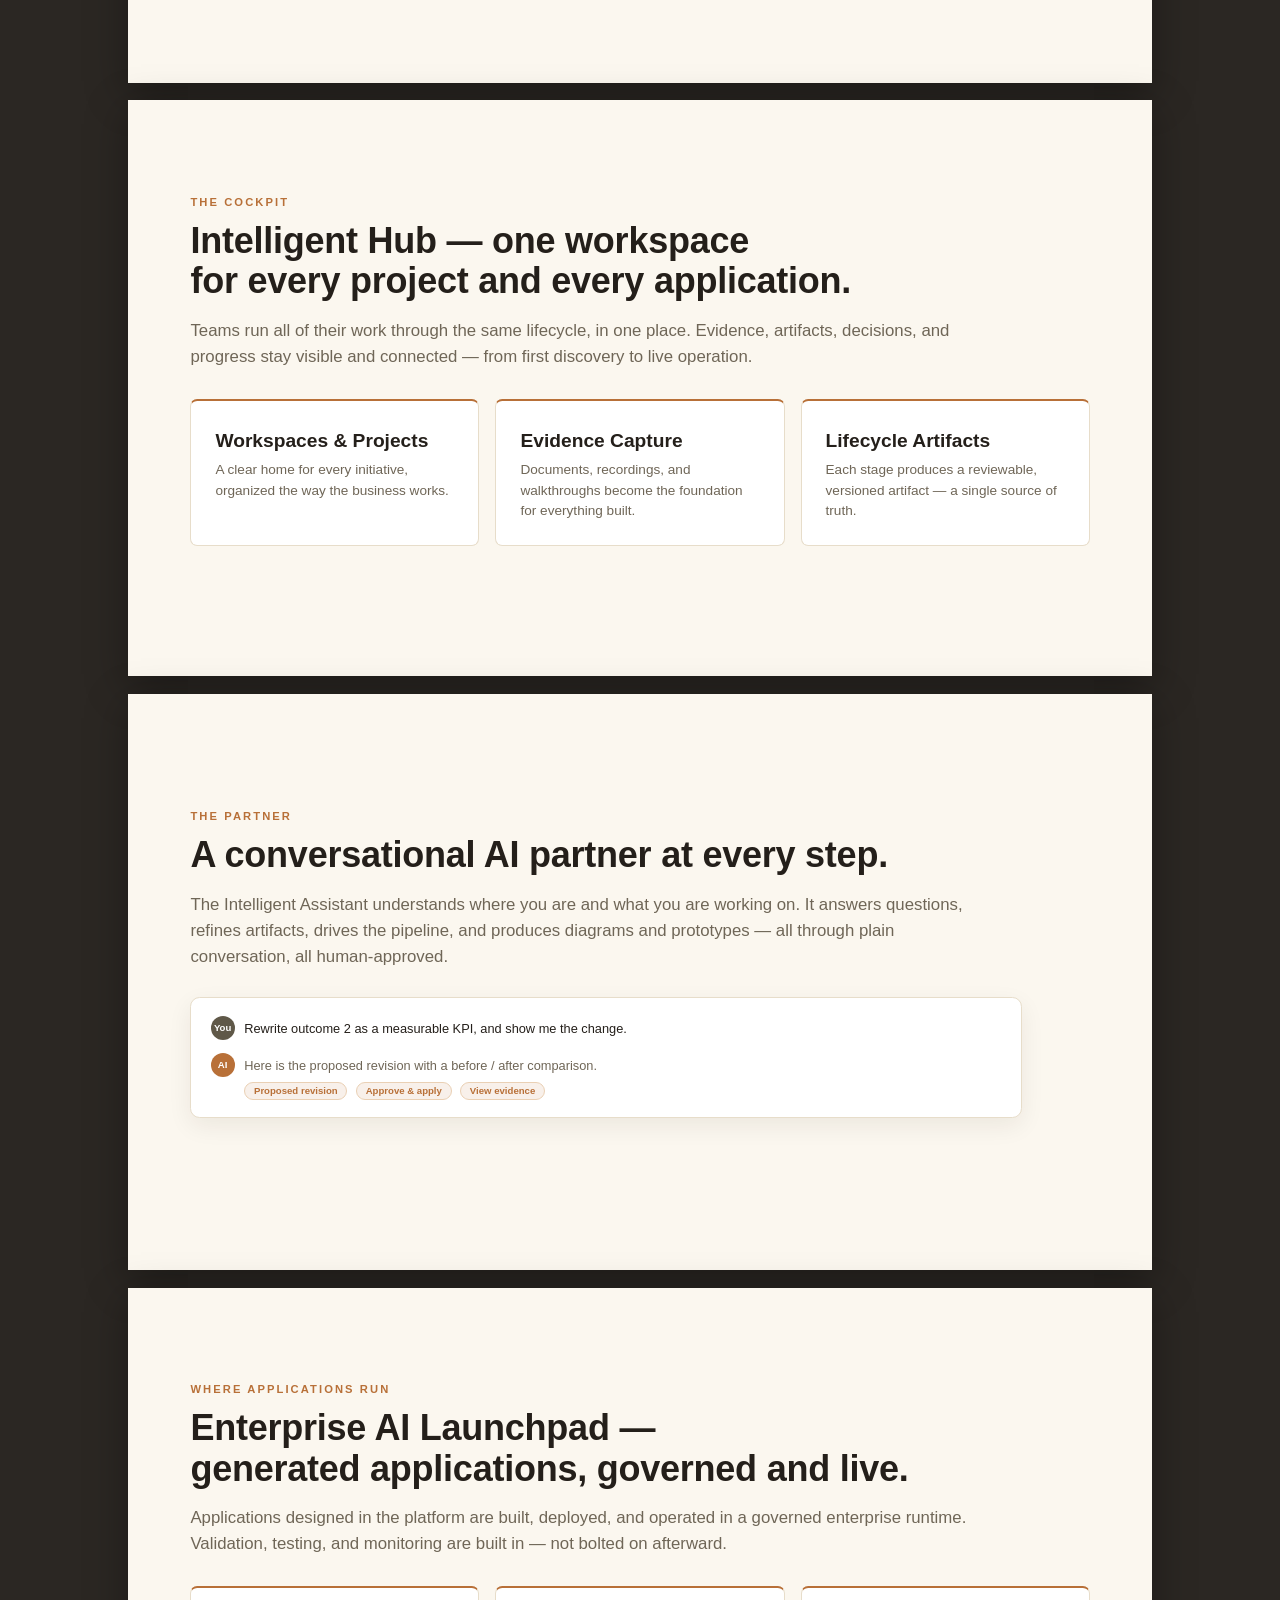
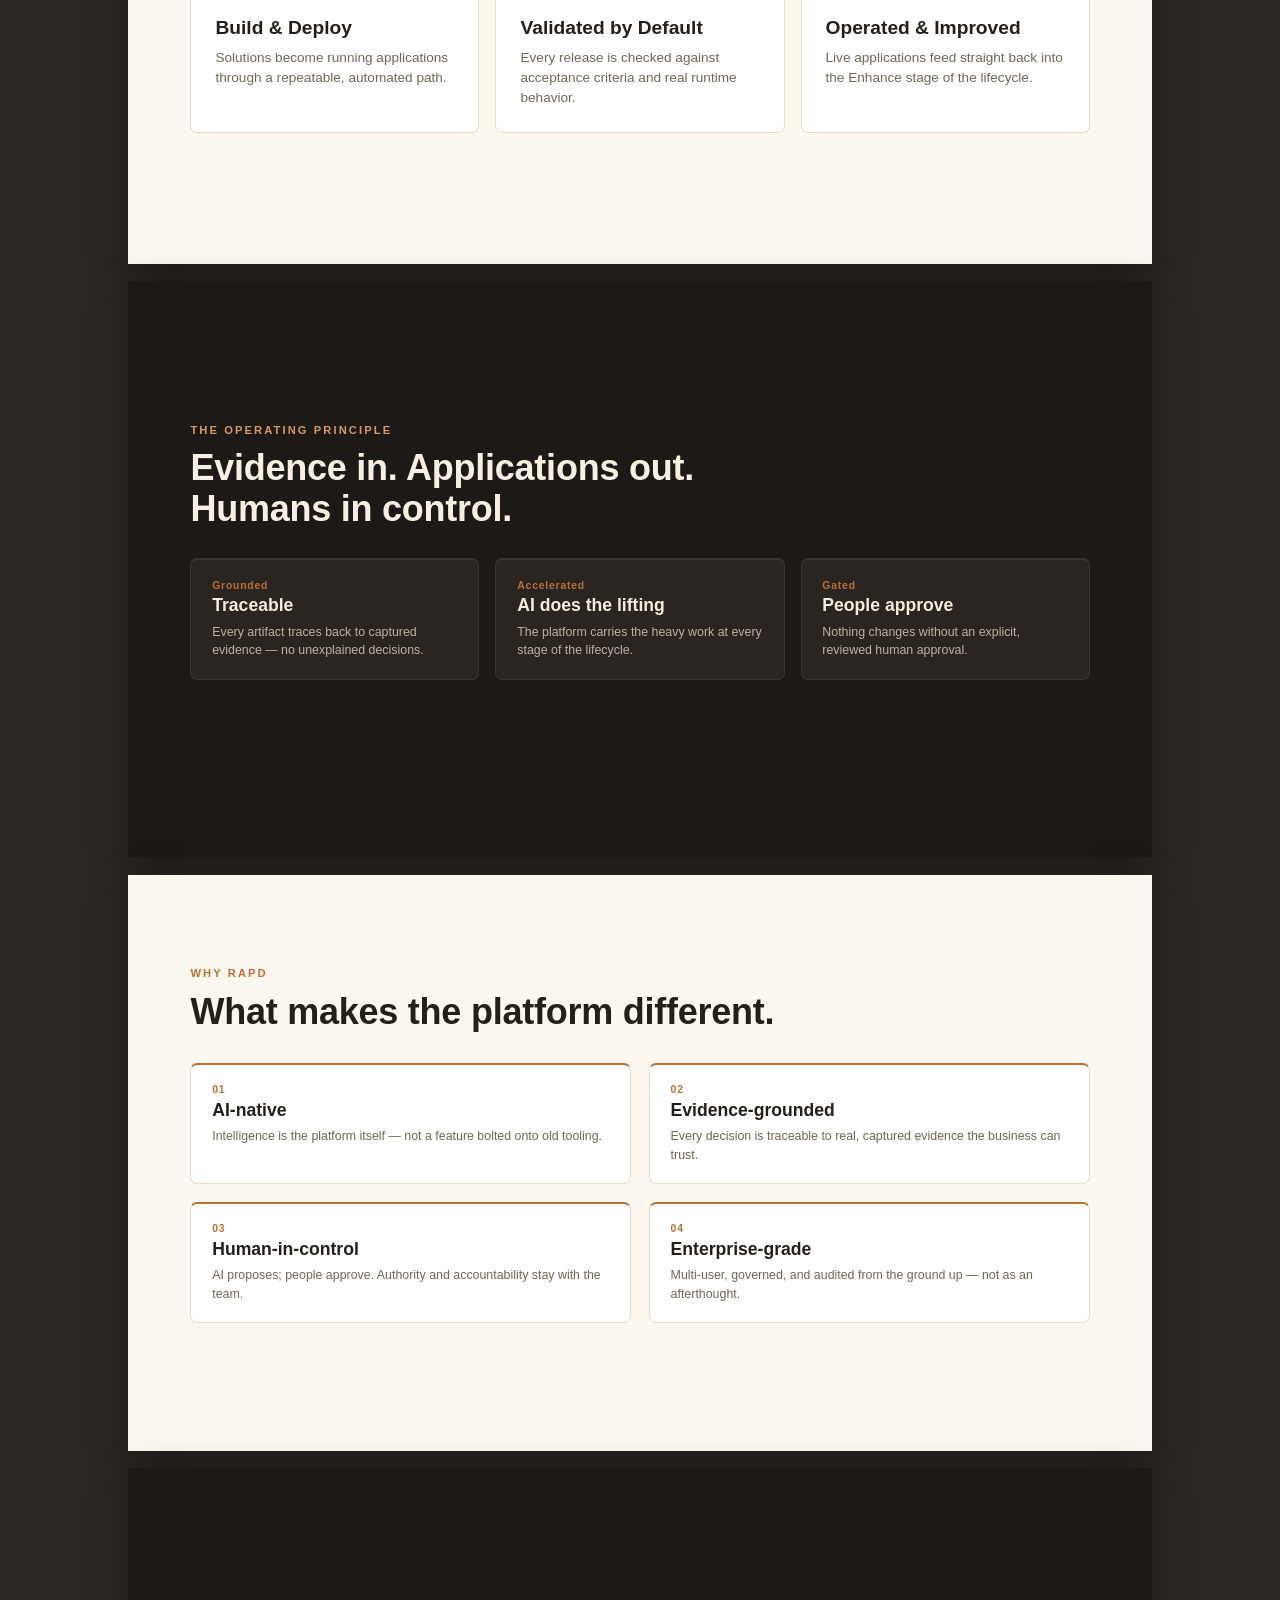
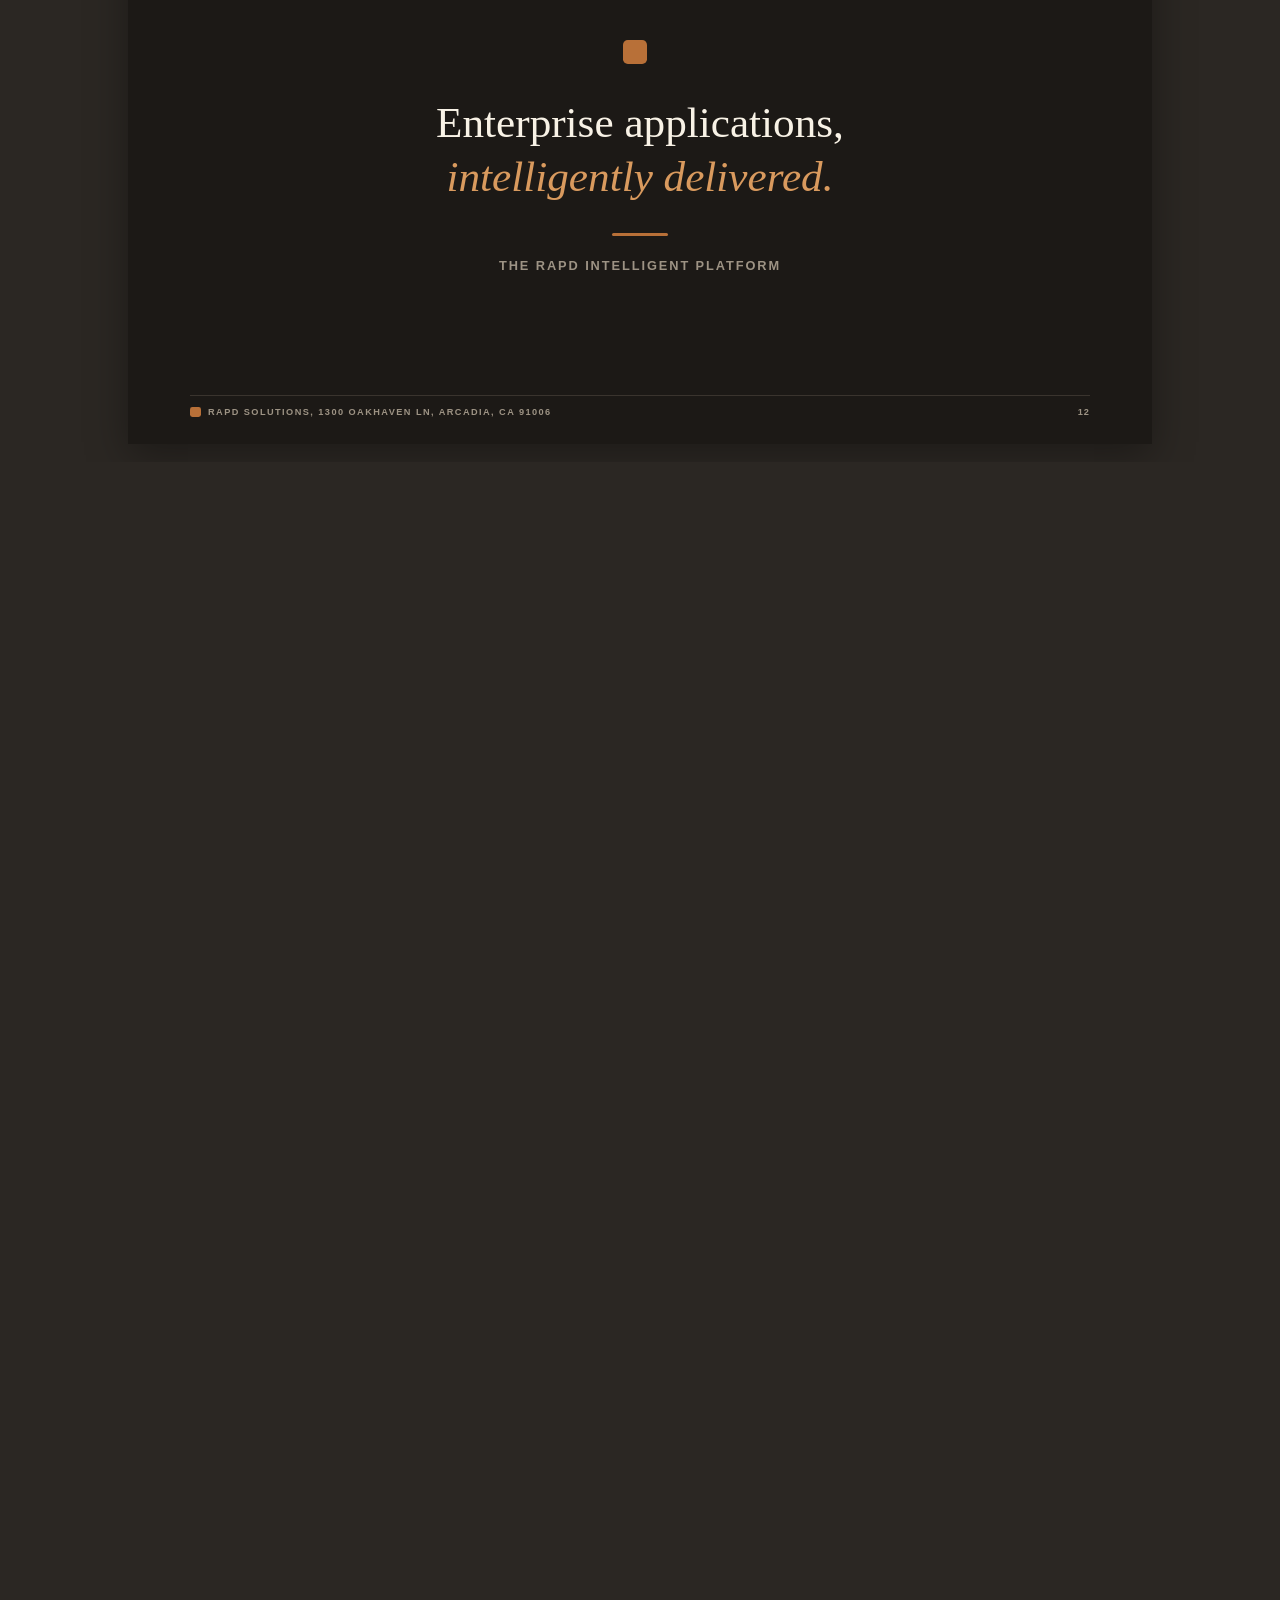
==== commit fcf6dd71: "Update index.html" ====
--- a/index.html
+++ b/index.html
@@ -2,7 +2,7 @@
 <html lang="en">
 <head>
 <meta charset="UTF-8">
-<title>RAPD Intelligent Platform — Offerings</title>
+<title>RAPD Solutions</title>
 <style>
   @page { size: 13.333in 7.5in; margin: 0; }
   :root {
@@ -325,14 +325,14 @@
   <div class="cover-inner">
     <div class="cover-mark">
       <div class="sq"></div>
-      <div class="nm">RAPD Solutions</div>
+      <div class="nm">RAPD Solutions providers Software Services including Native AI platform services</div>
     </div>
     <!-- <div class="cover-kicker">Executive Briefing</div> -->
     <div class="cover-title">The Intelligent <span class="accent">Platform</span></div>
     <div class="cover-rule"></div>
     <div class="cover-tag">An intelligent platform to run high-productivity, secure, and auditable business operations &mdash; for the enterprise.</div>
   </div>
-  <div class="cover-foot">RAPD Intelligent Platform &nbsp;&middot;&nbsp; </div>
+  <div class="cover-foot">RAPD Solutions Offerings &nbsp;&middot;&nbsp; </div>
 </div>
 
 <!-- ===== SLIDE 2 — BUSINESS VALUE ===== -->
@@ -660,7 +660,7 @@
     <div class="close-sub">The RAPD Intelligent Platform</div>
   </div>
   <div class="footer dark">
-    <div class="brandline"><div class="mark"></div><div class="brandtext">RAPD Solutions</div></div>
+    <div class="brandline"><div class="mark"></div><div class="brandtext">RAPD Solutions, 1300 Oakhaven Ln, Arcadia, CA 91006</div></div>
     <div class="pageno">12</div>
   </div>
 </div>
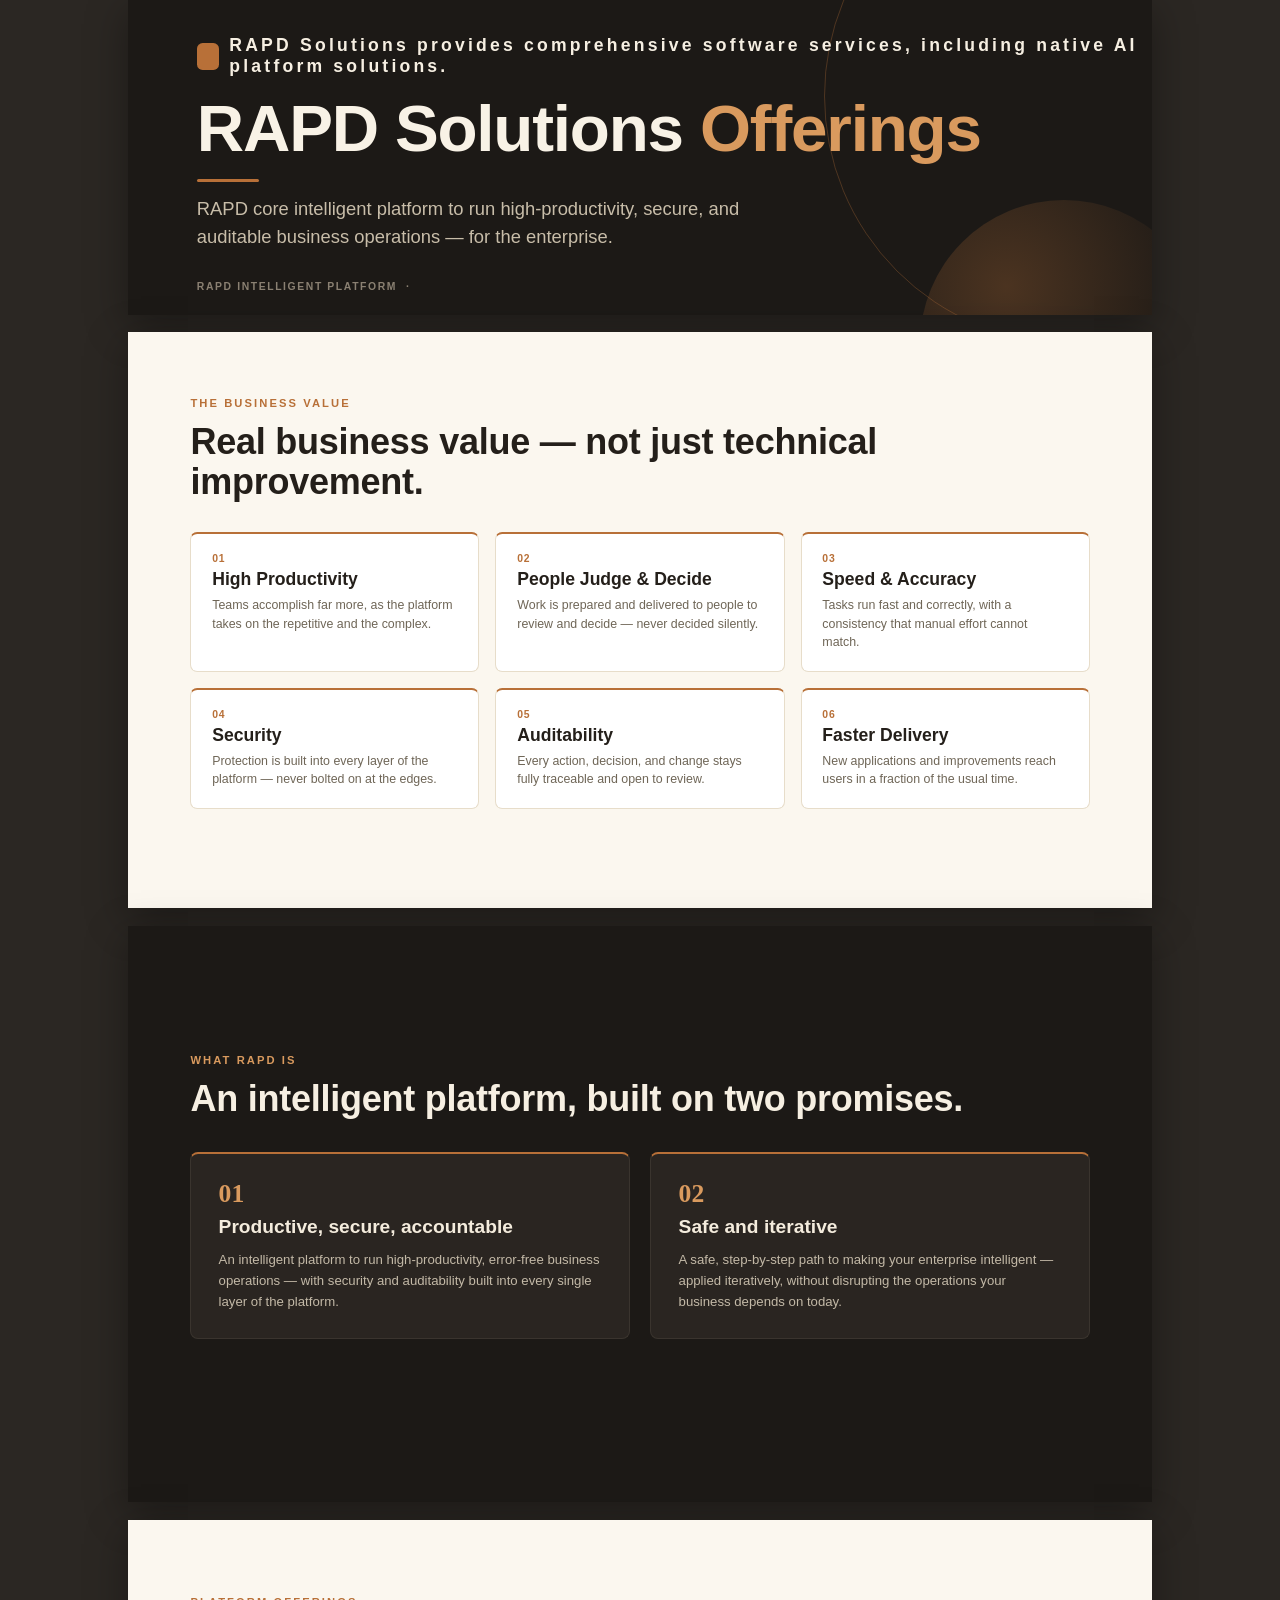
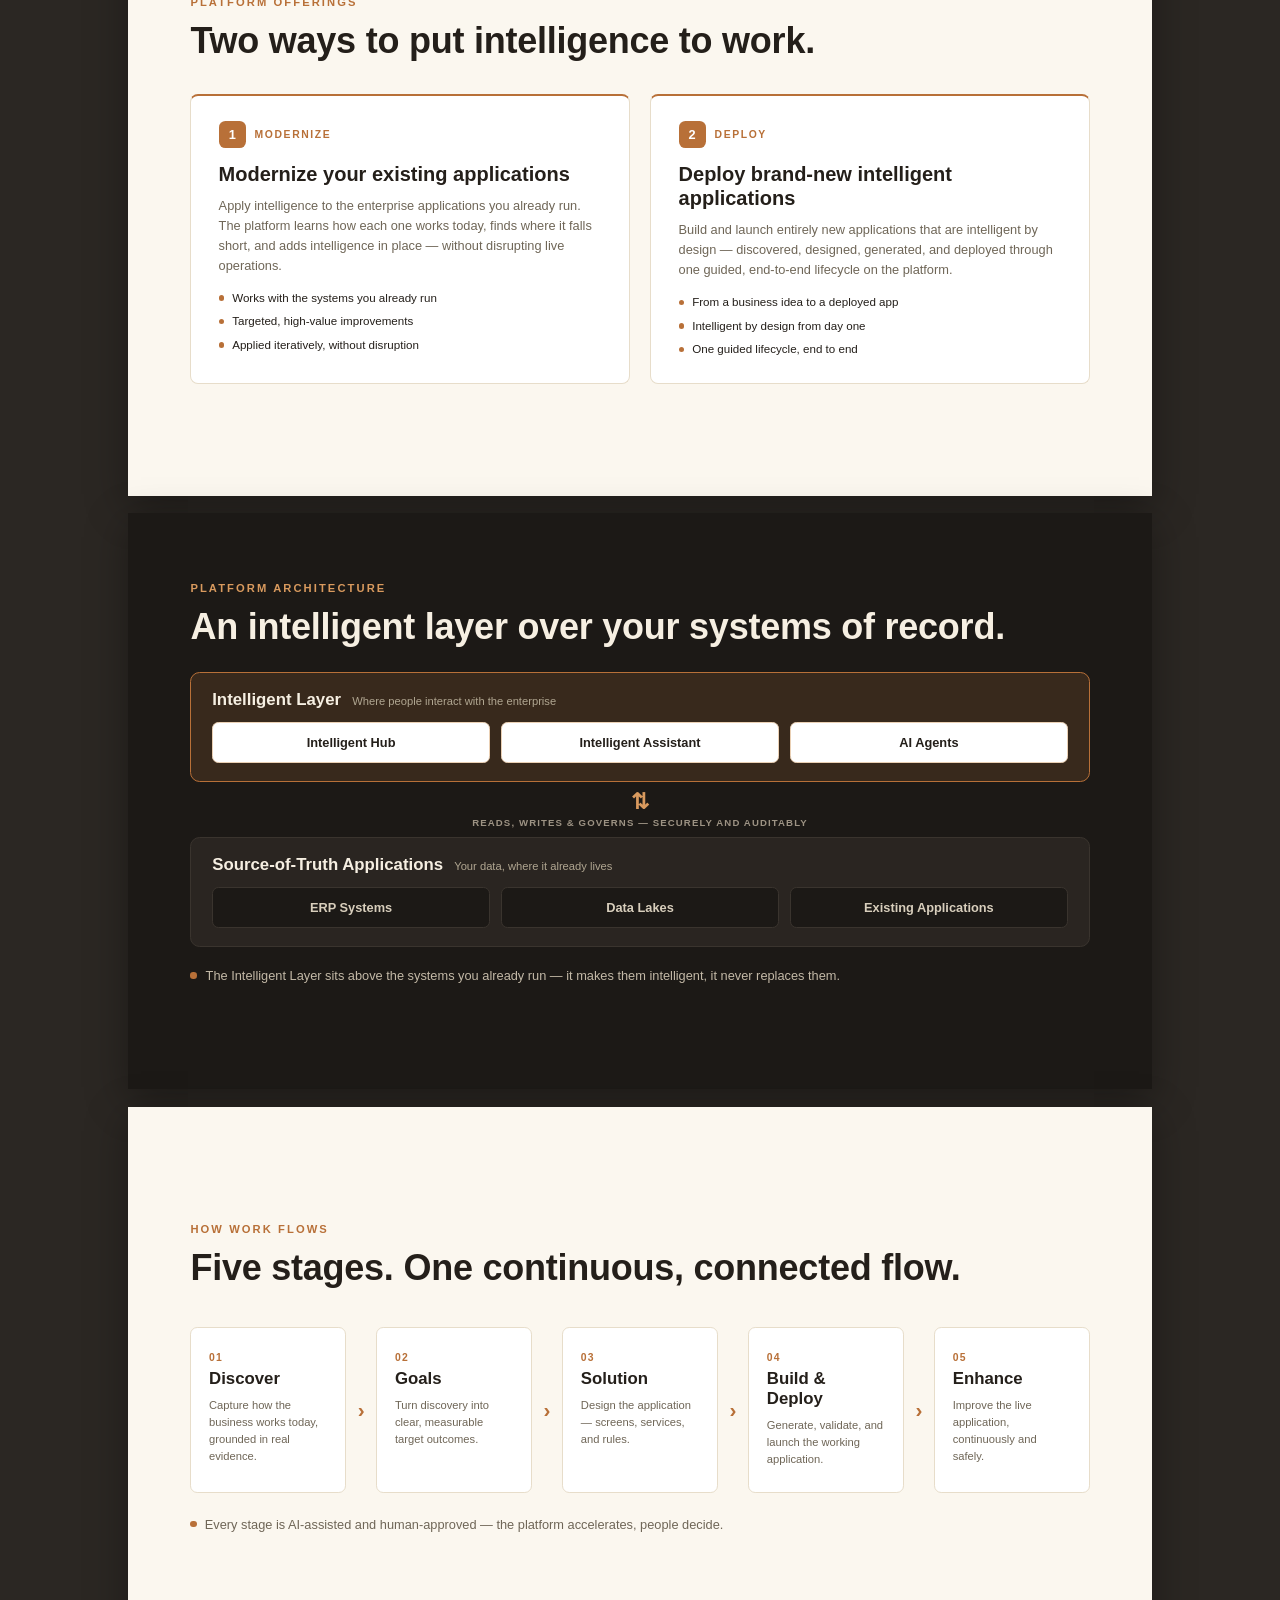
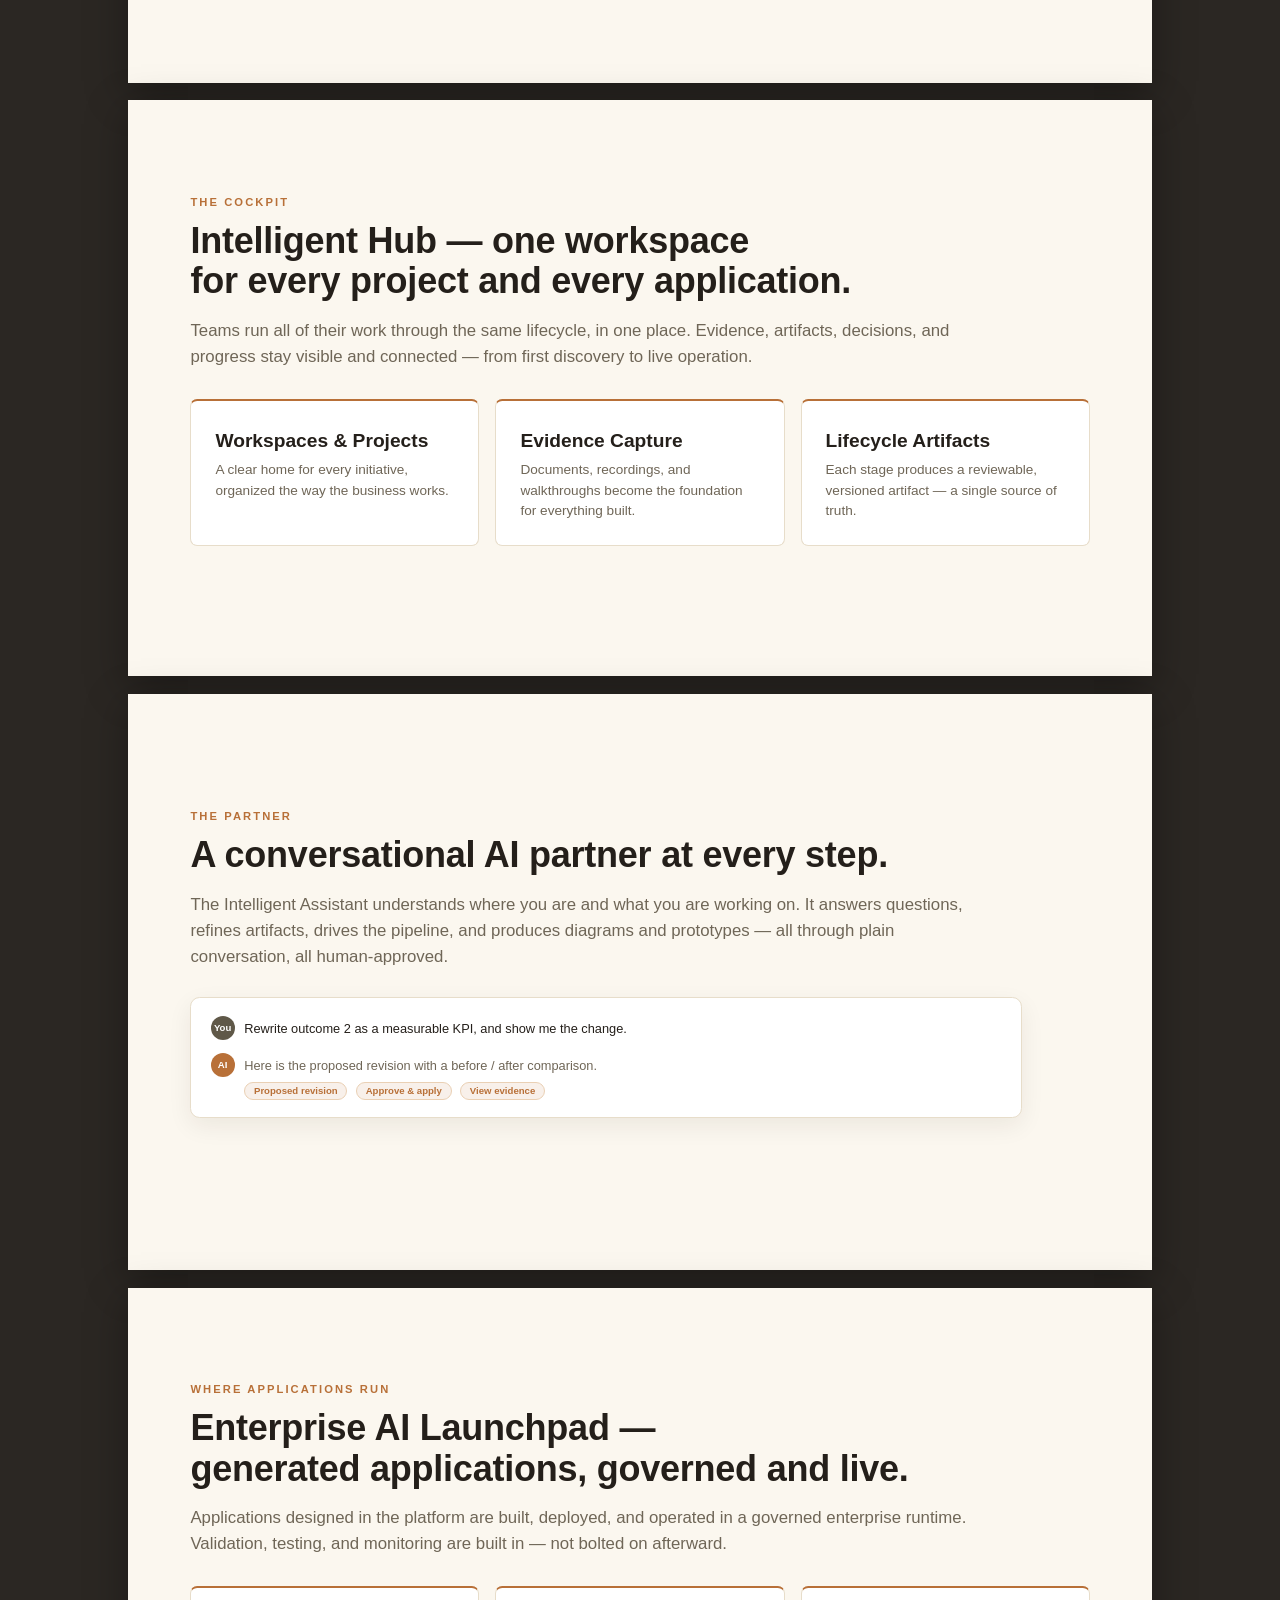
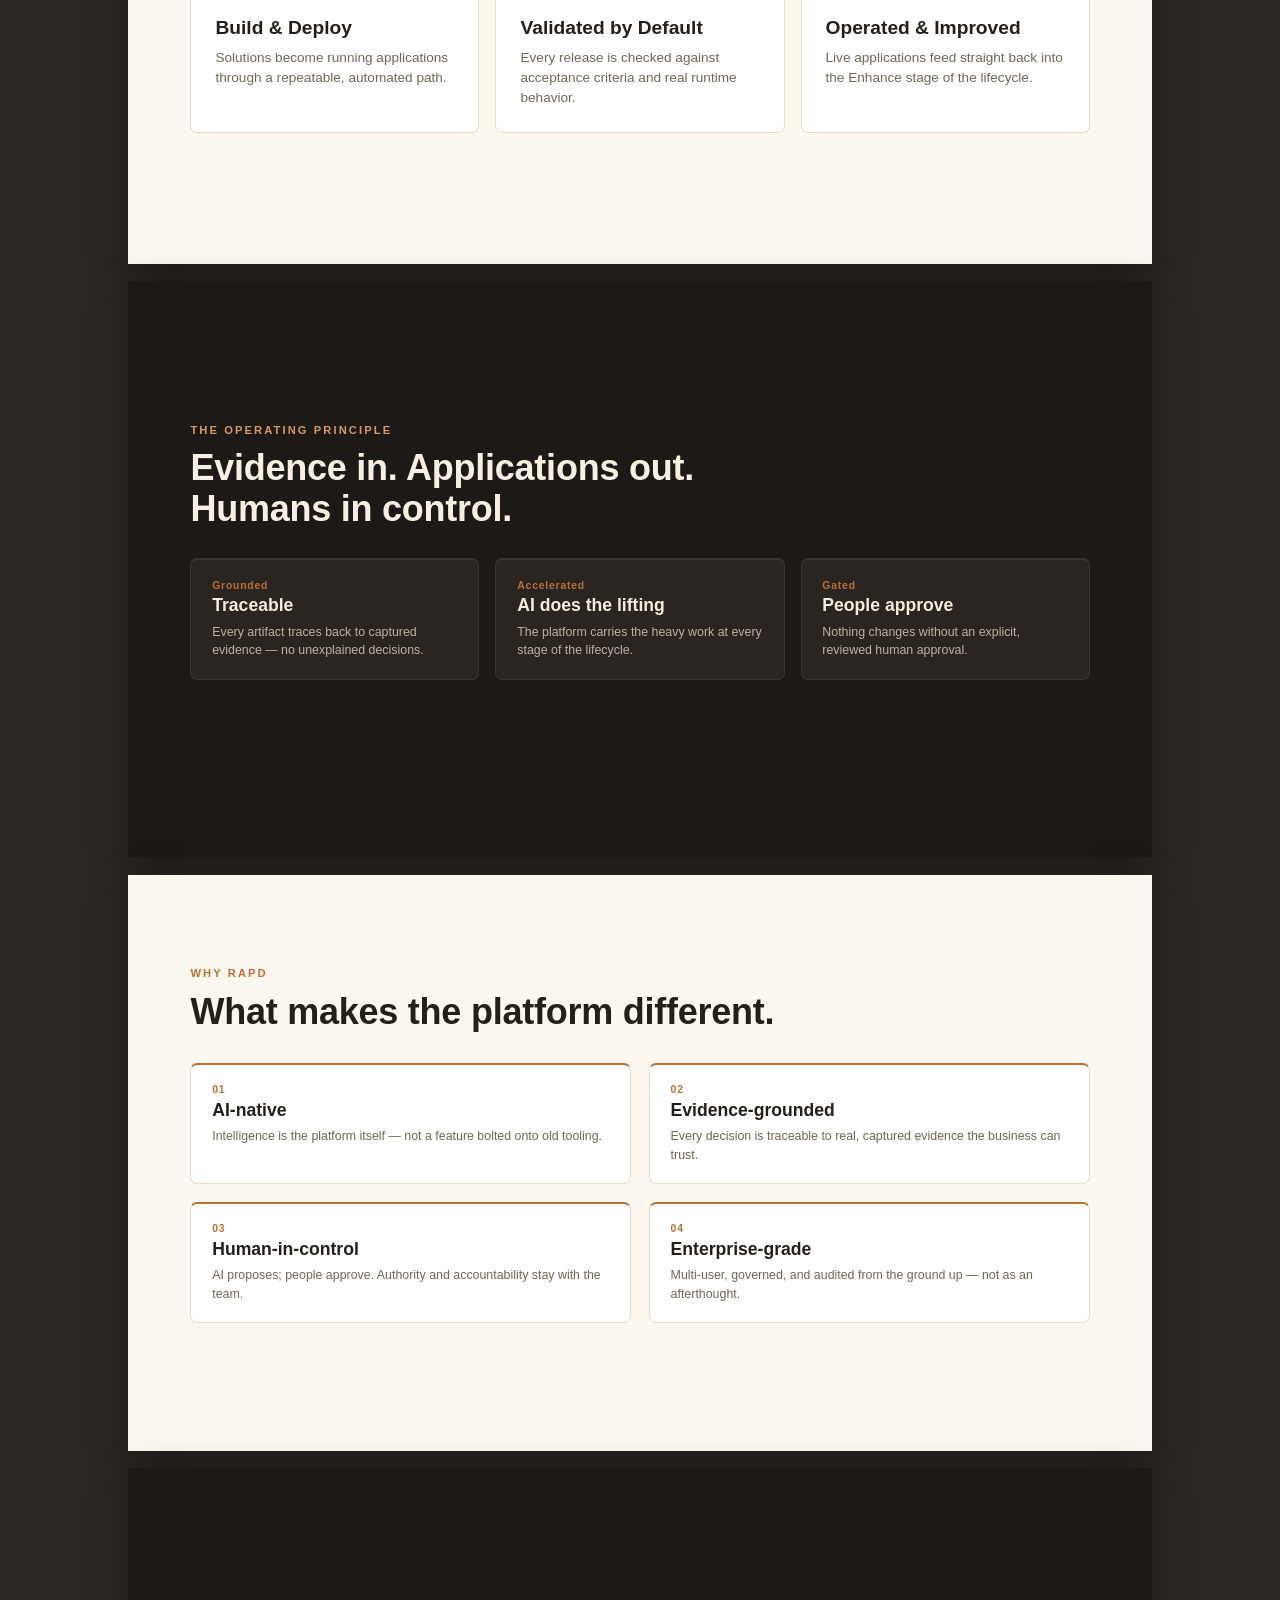
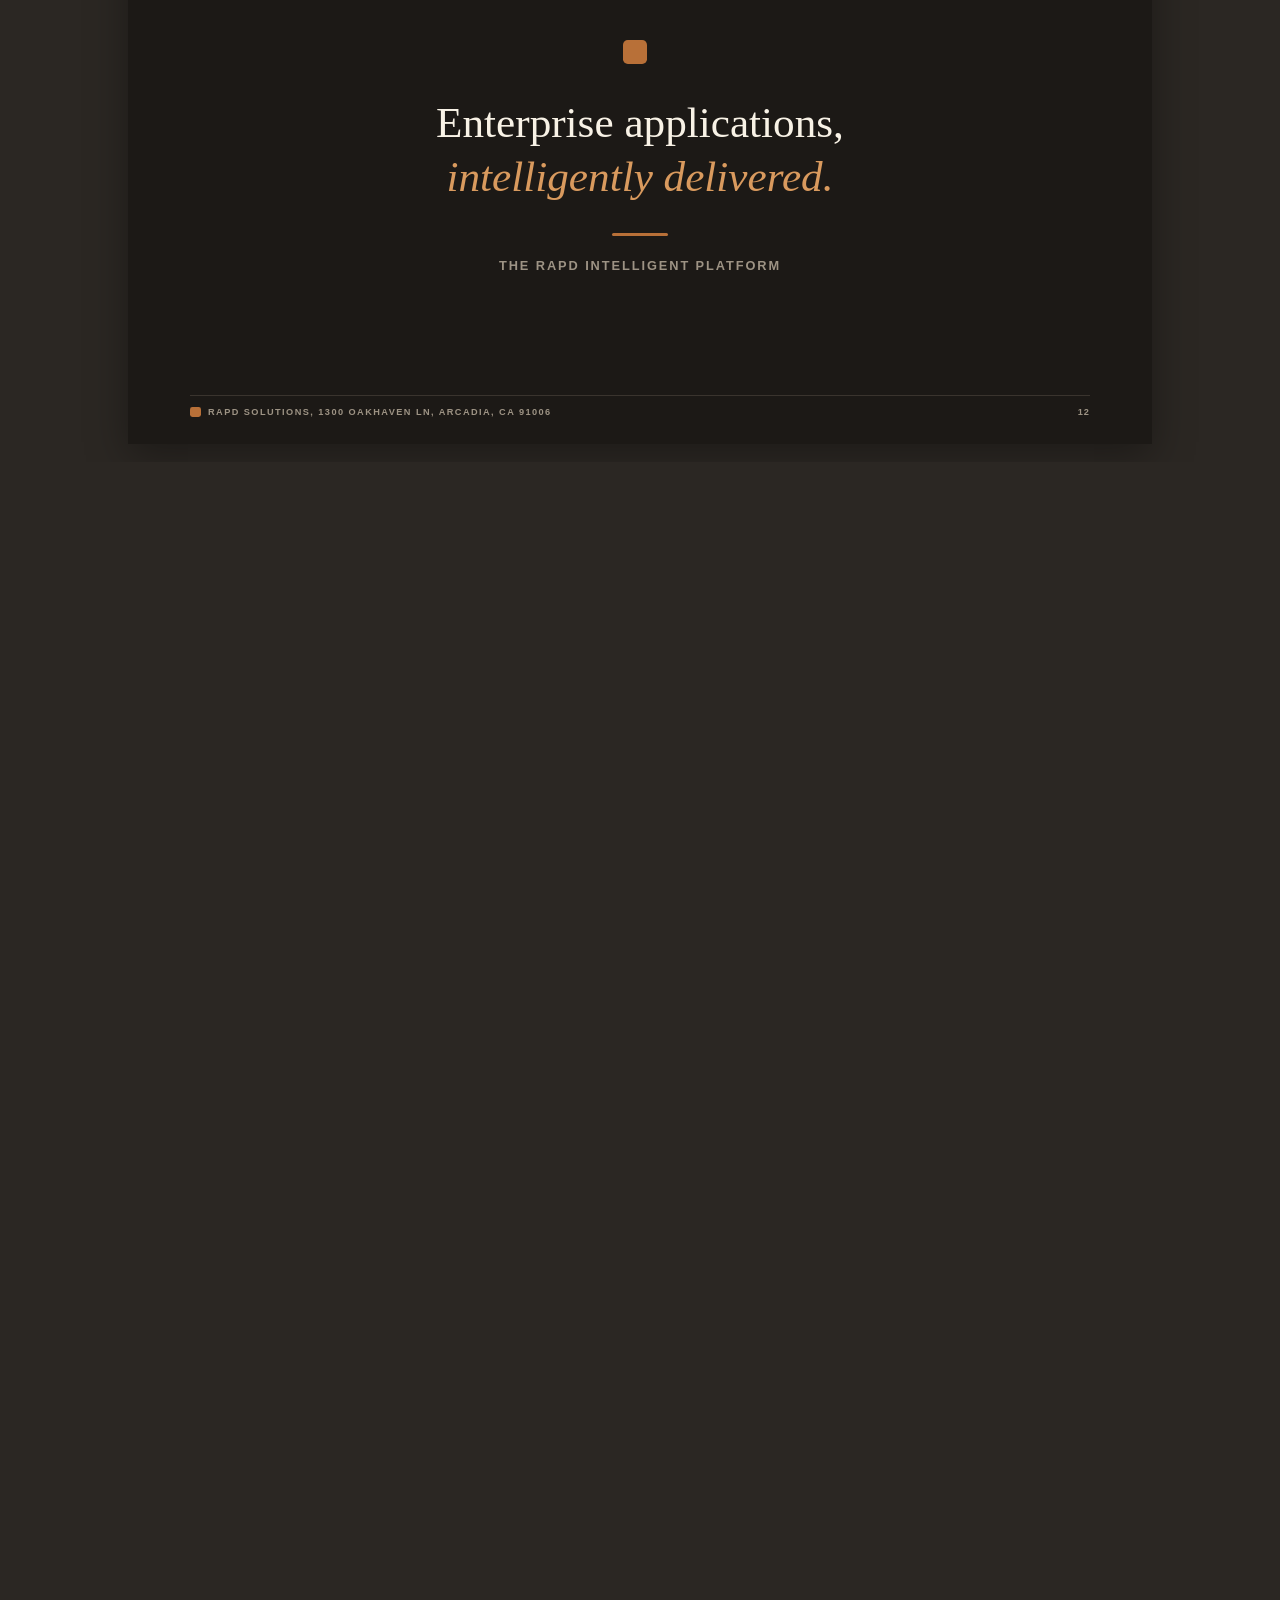
==== commit 130445e2: "Update index.html" ====
--- a/index.html
+++ b/index.html
@@ -325,14 +325,14 @@
   <div class="cover-inner">
     <div class="cover-mark">
       <div class="sq"></div>
-      <div class="nm">RAPD Solutions providers Software Services including Native AI platform services</div>
+      <div class="nm">RAPD Solutions provides comprehensive software services, including native AI platform solutions.</div>
     </div>
     <!-- <div class="cover-kicker">Executive Briefing</div> -->
-    <div class="cover-title">The Intelligent <span class="accent">Platform</span></div>
+    <div class="cover-title">RAPD Solutions <span class="accent">Offerings</span></div>
     <div class="cover-rule"></div>
-    <div class="cover-tag">An intelligent platform to run high-productivity, secure, and auditable business operations &mdash; for the enterprise.</div>
-  </div>
-  <div class="cover-foot">RAPD Solutions Offerings &nbsp;&middot;&nbsp; </div>
+    <div class="cover-tag">RAPD core intelligent platform to run high-productivity, secure, and auditable business operations &mdash; for the enterprise.</div>
+  </div>
+  <div class="cover-foot">RAPD Intelligent Platform &nbsp;&middot;&nbsp; </div>
 </div>
 
 <!-- ===== SLIDE 2 — BUSINESS VALUE ===== -->
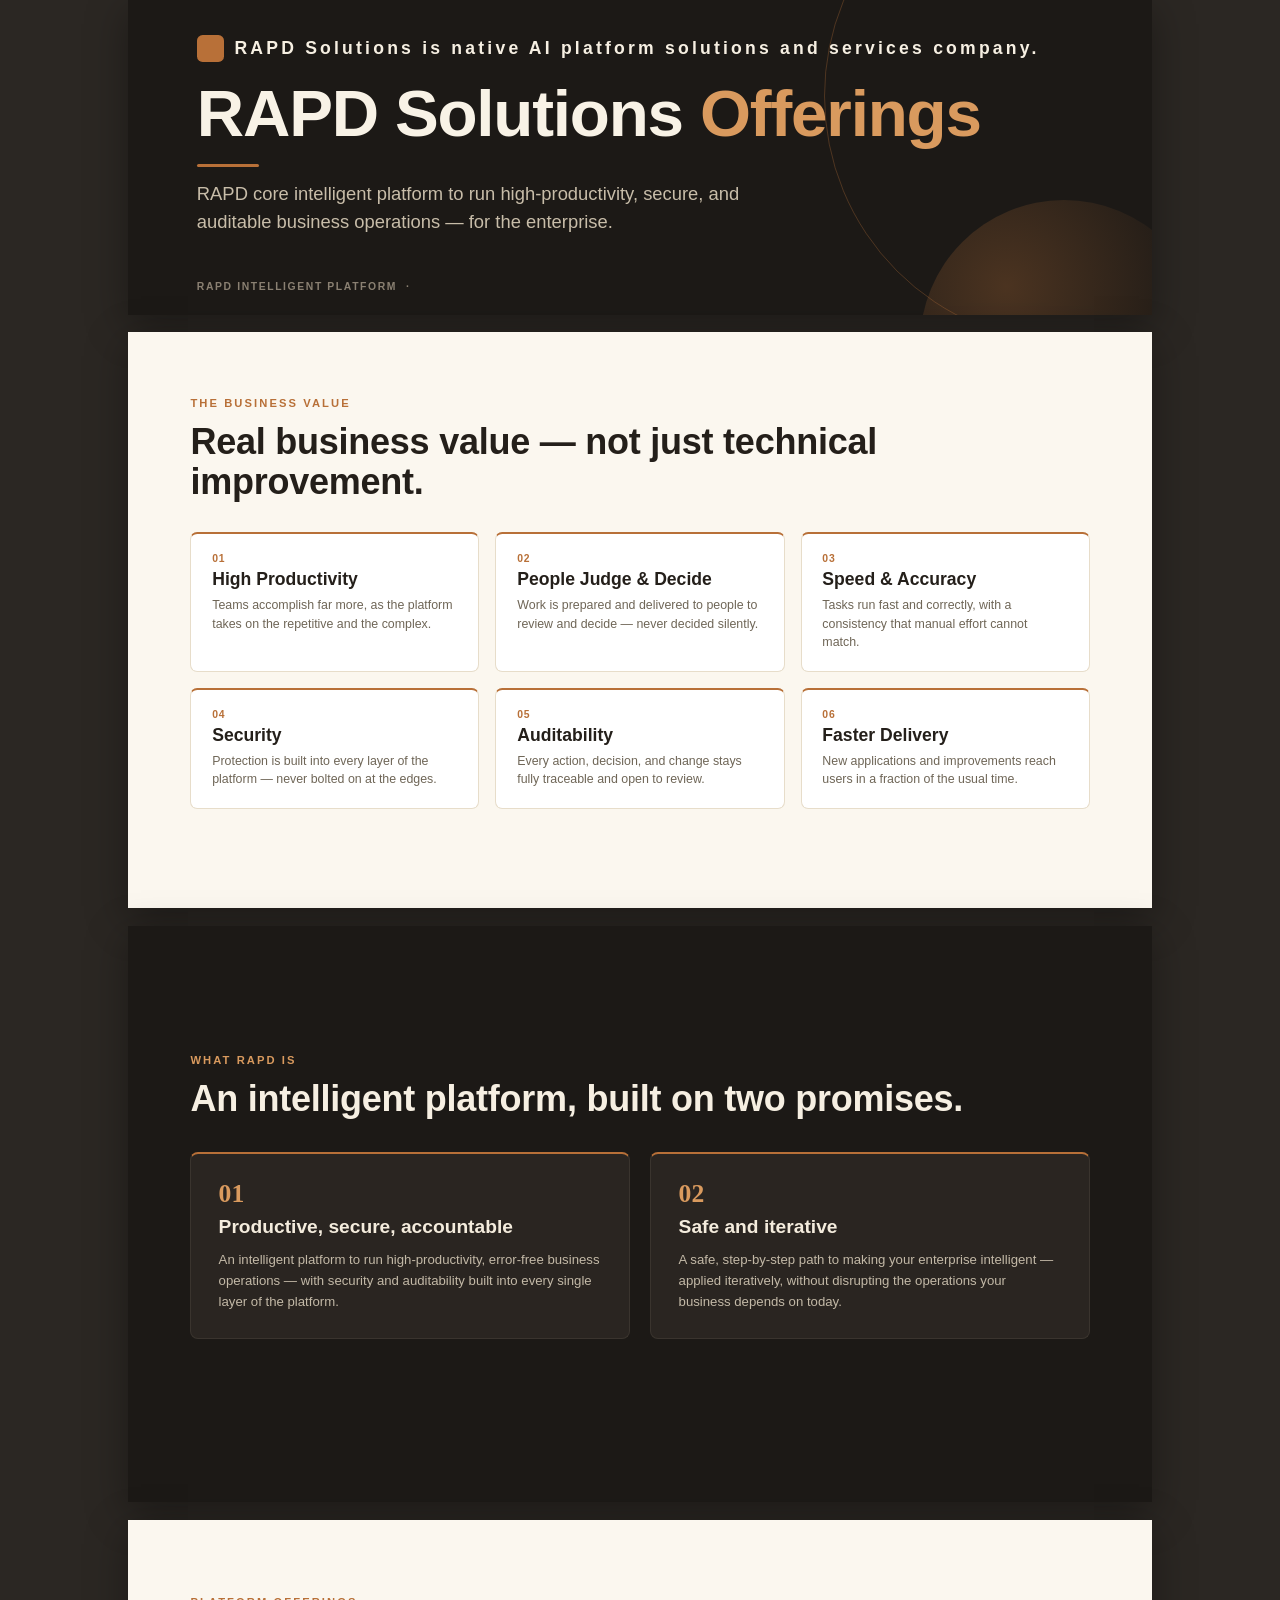
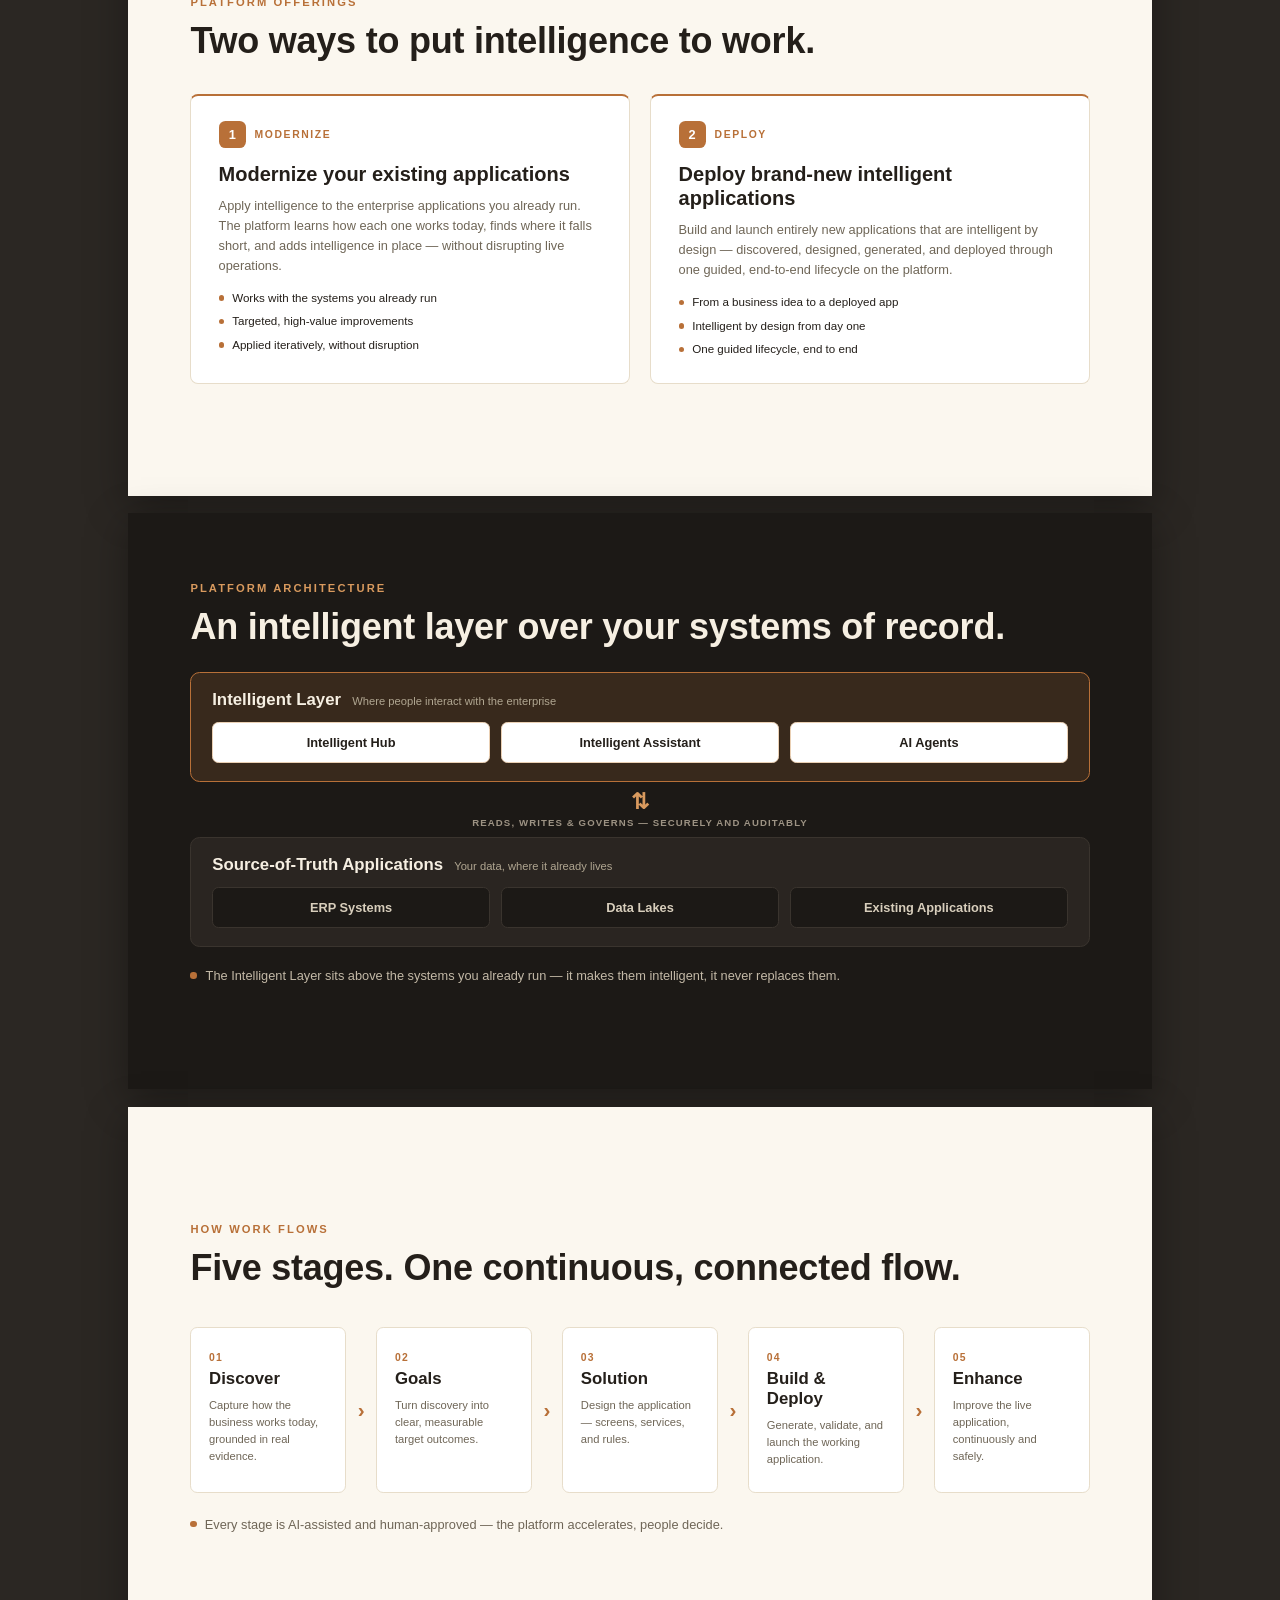
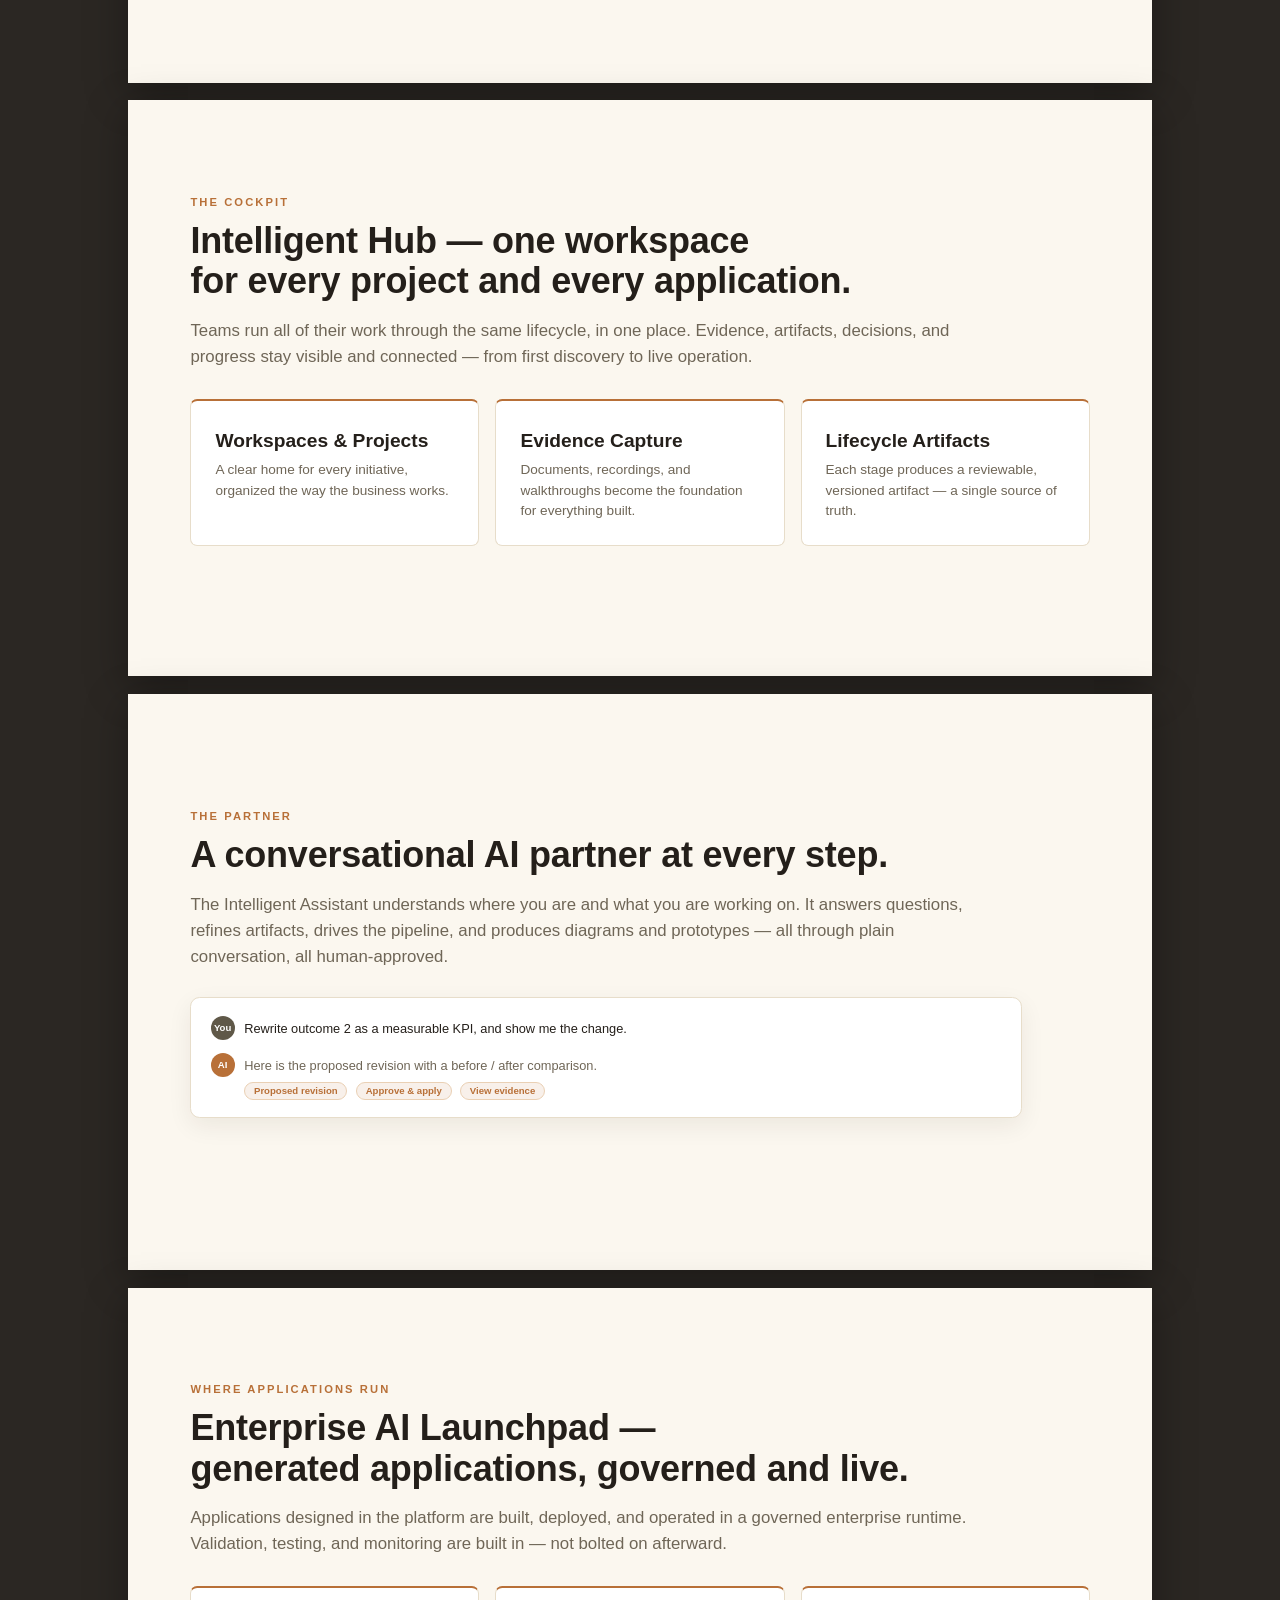
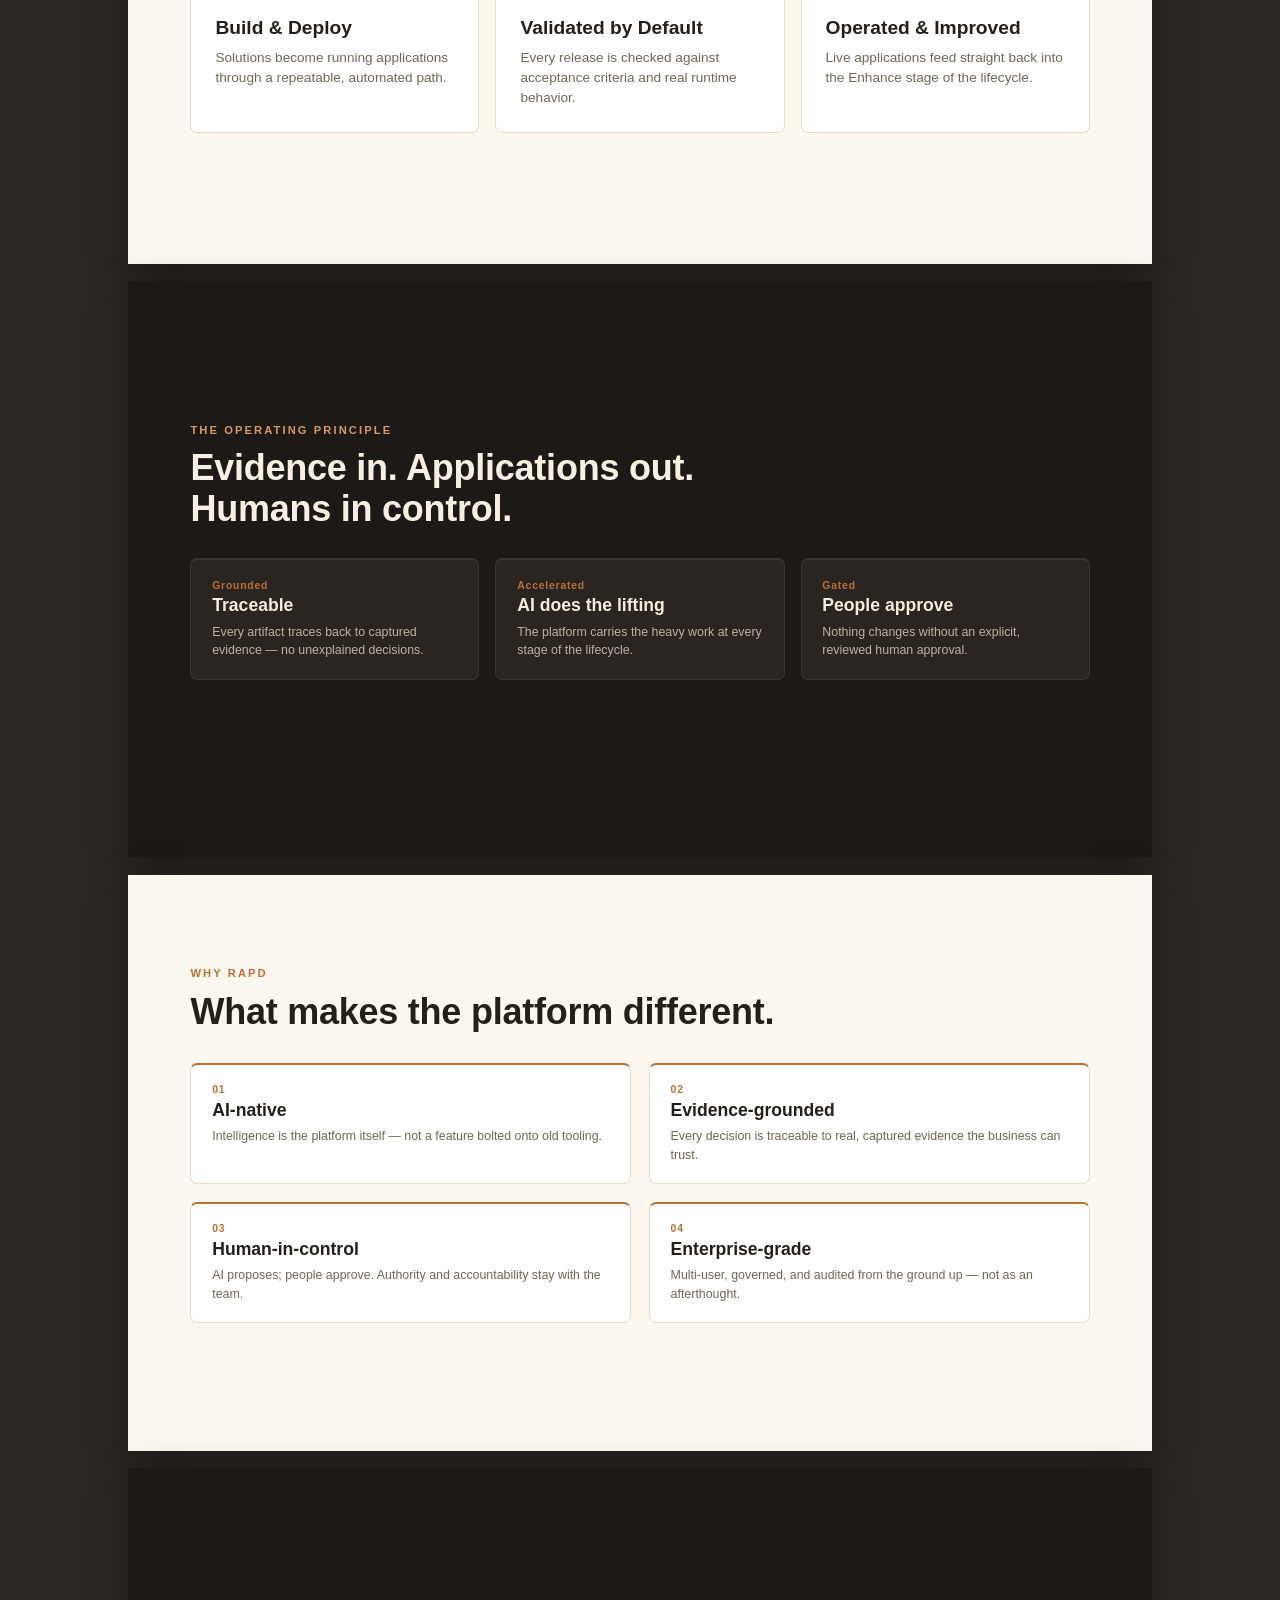
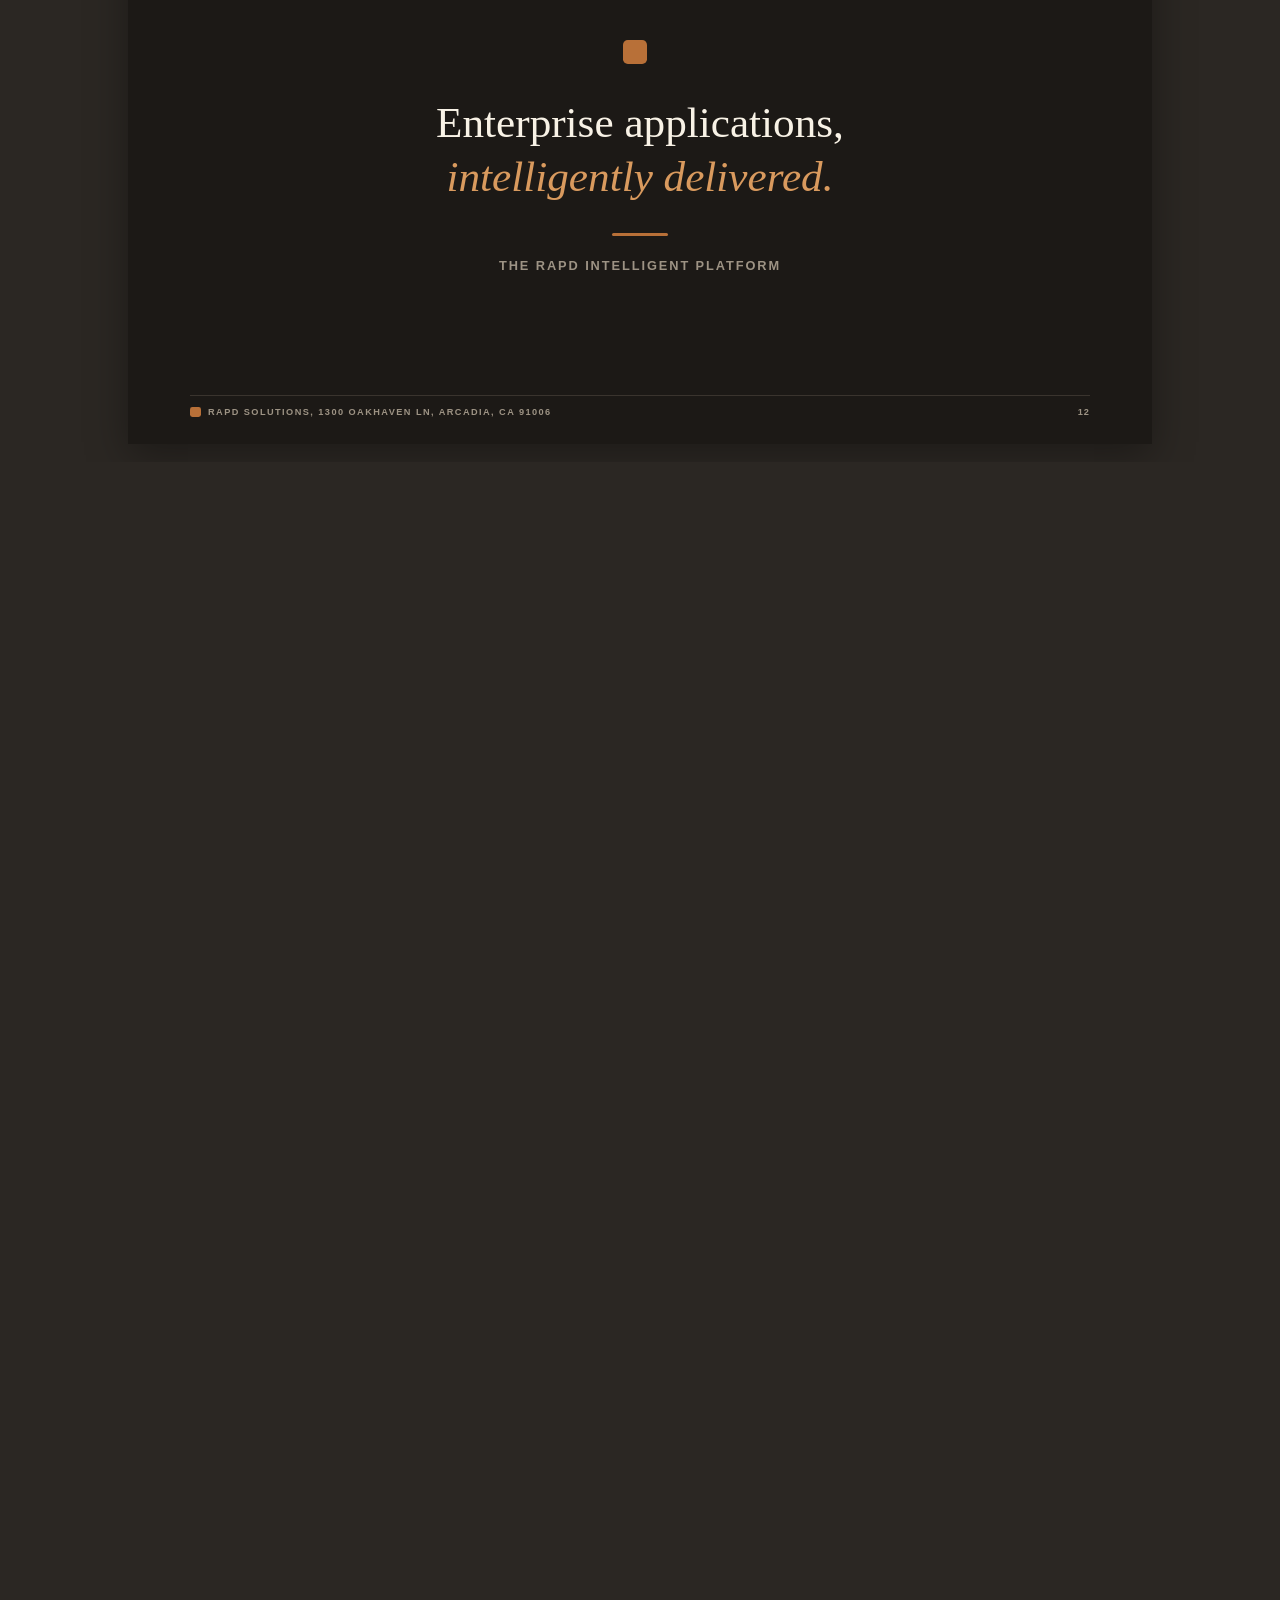
==== commit bcf5d835: "Update index.html" ====
--- a/index.html
+++ b/index.html
@@ -325,7 +325,7 @@
   <div class="cover-inner">
     <div class="cover-mark">
       <div class="sq"></div>
-      <div class="nm">RAPD Solutions provides comprehensive software services, including native AI platform solutions.</div>
+      <div class="nm">RAPD Solutions is native AI platform solutions and services company.</div>
     </div>
     <!-- <div class="cover-kicker">Executive Briefing</div> -->
     <div class="cover-title">RAPD Solutions <span class="accent">Offerings</span></div>
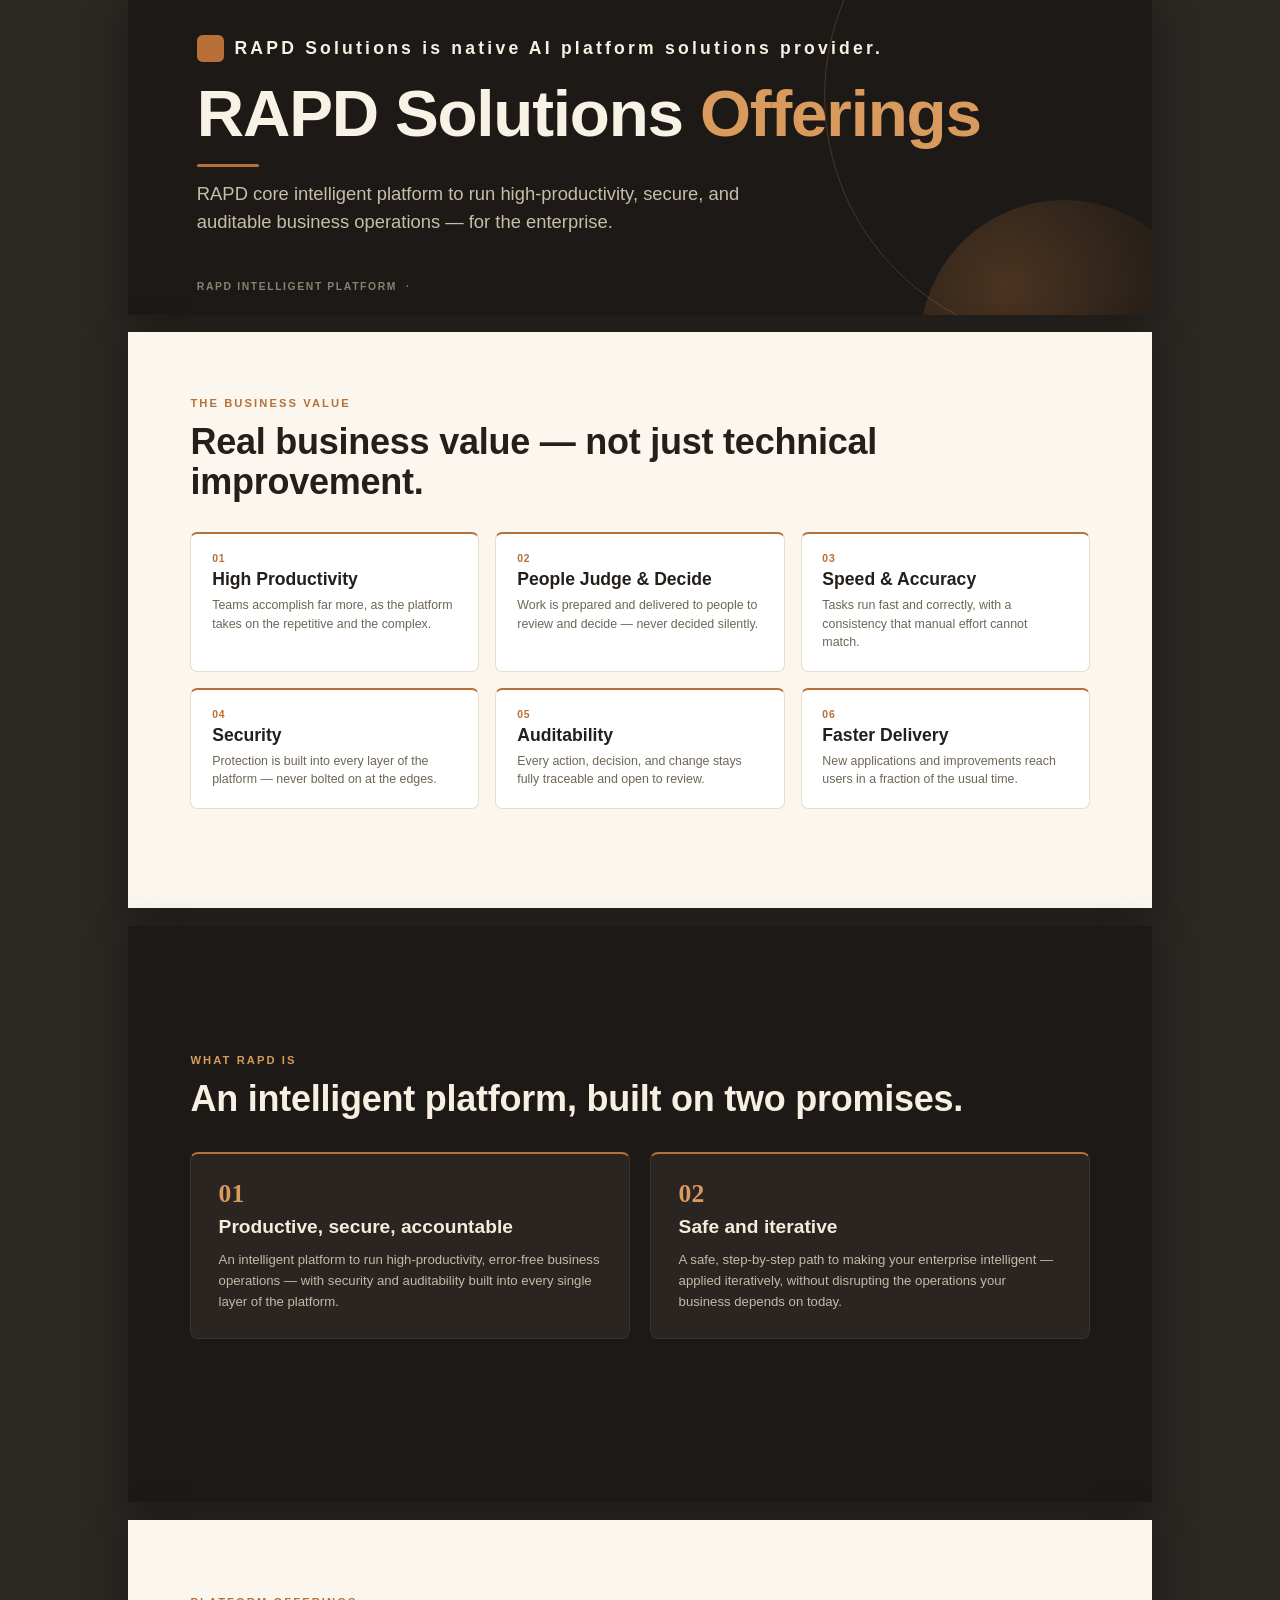
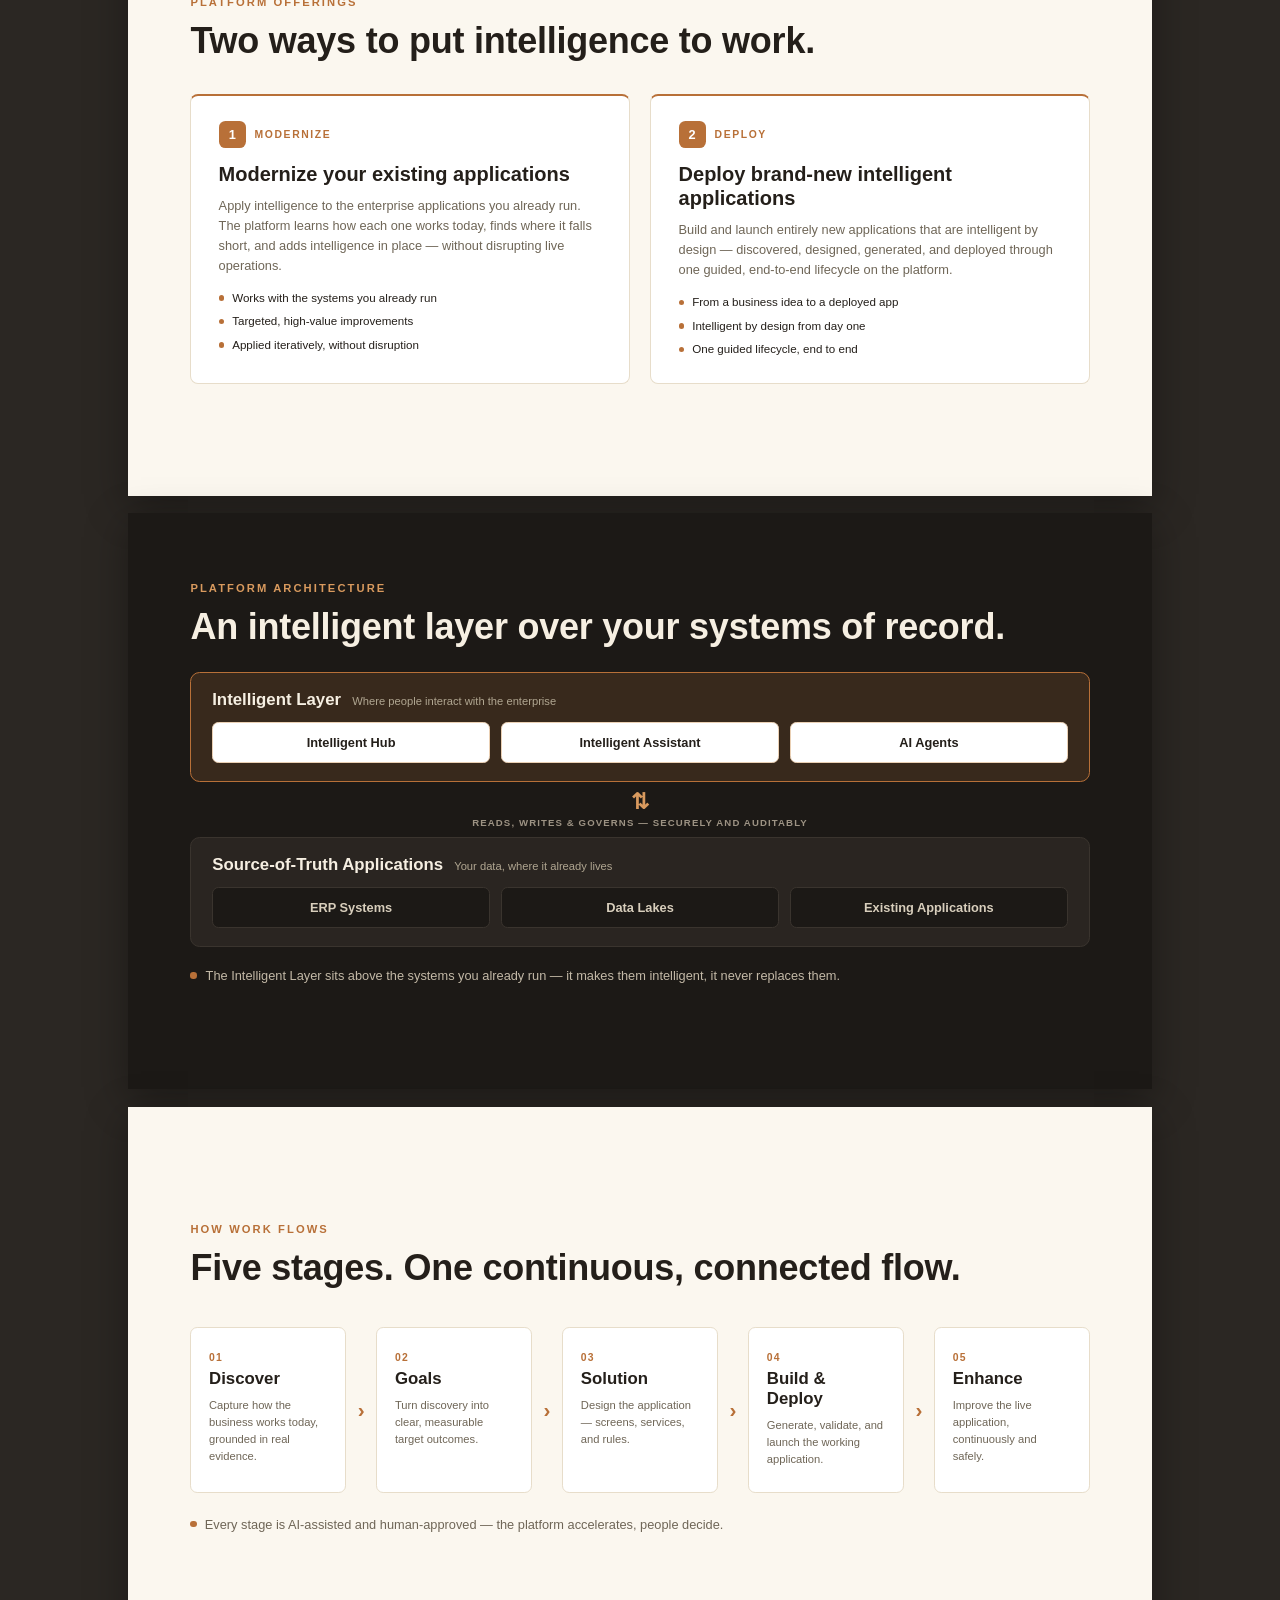
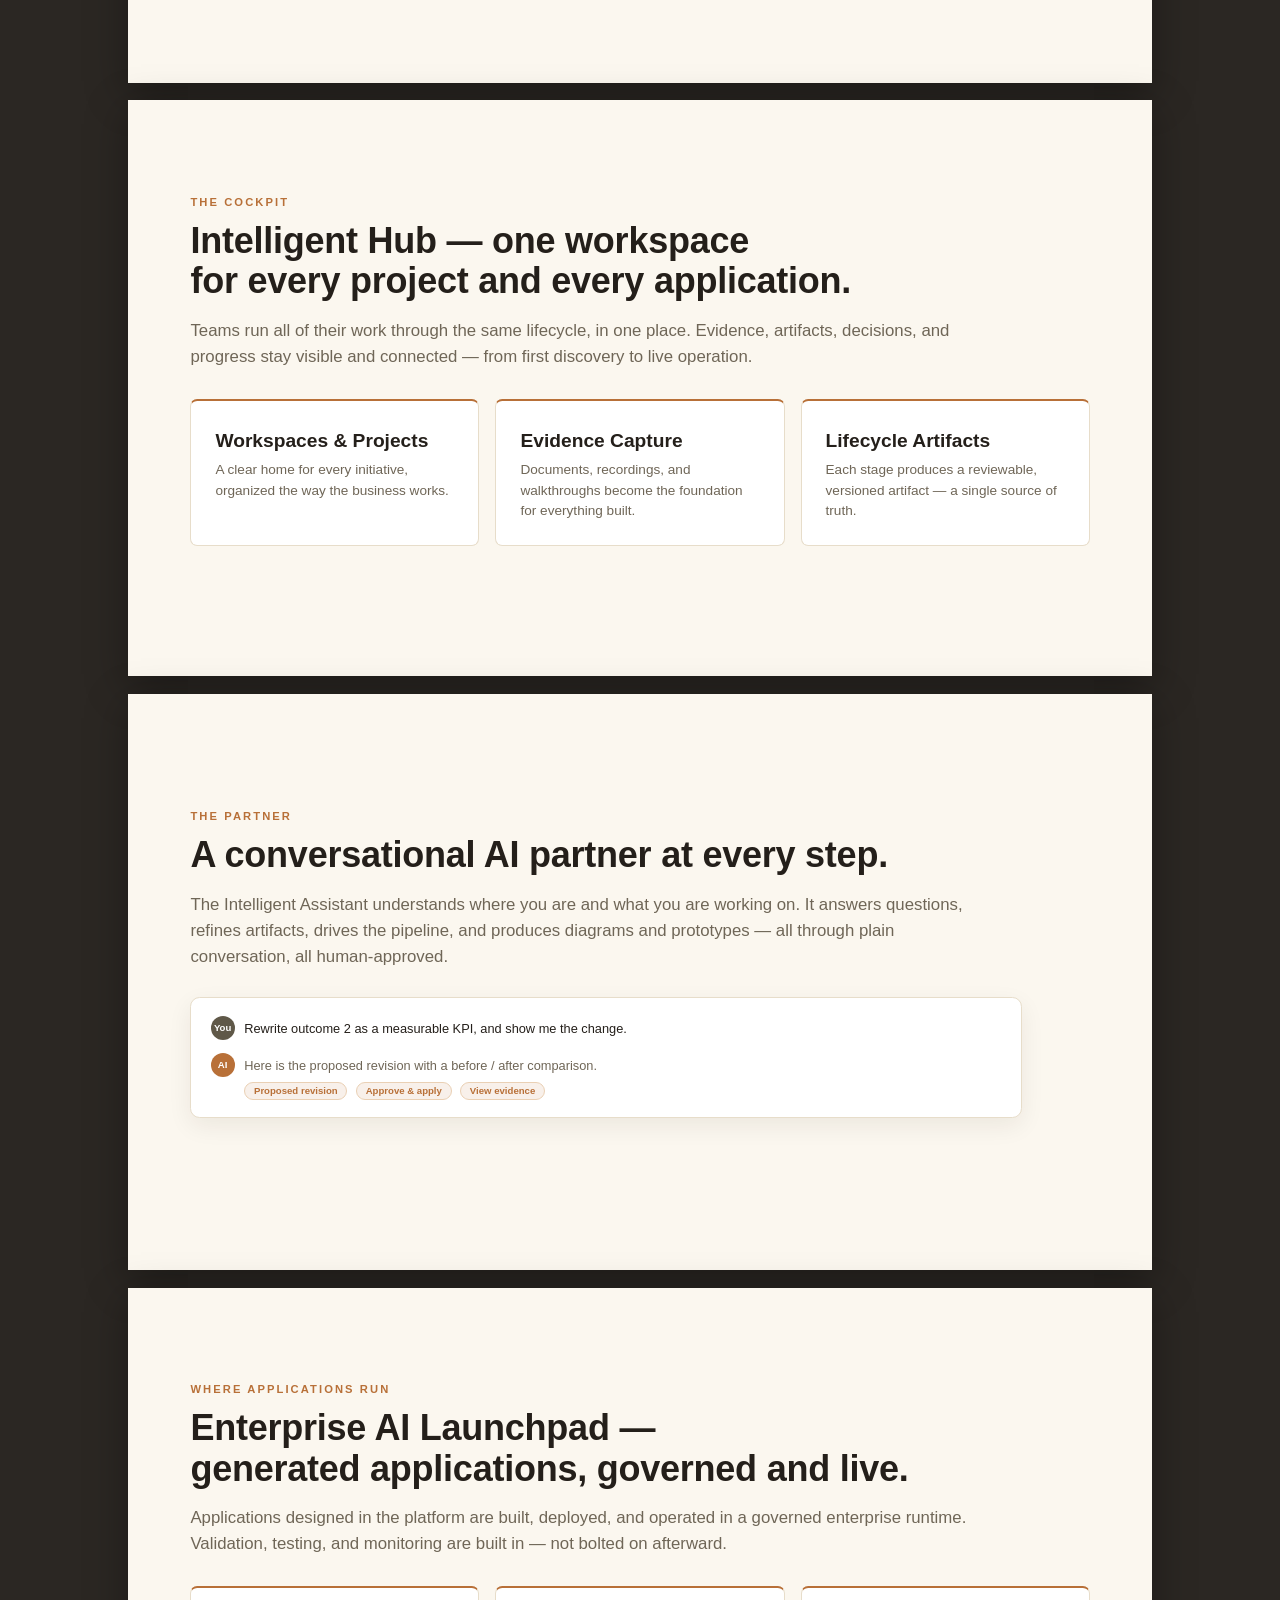
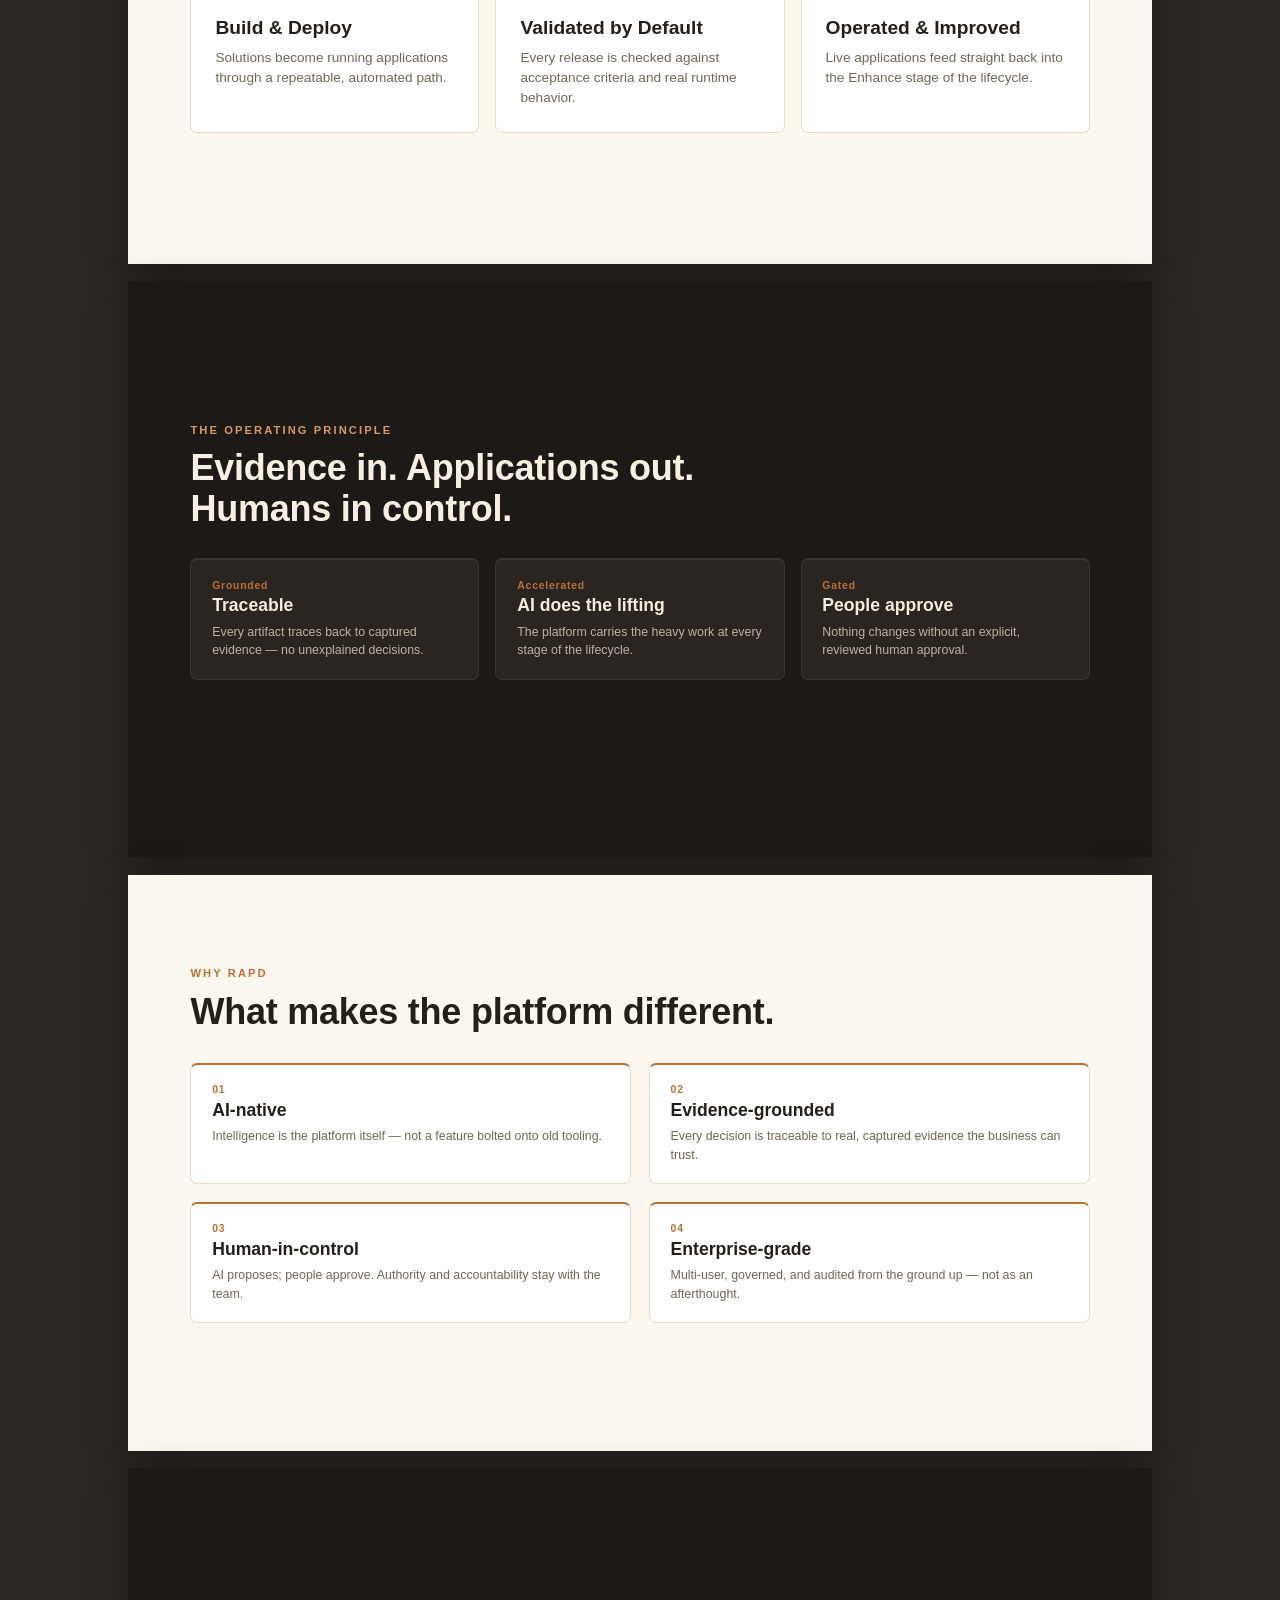
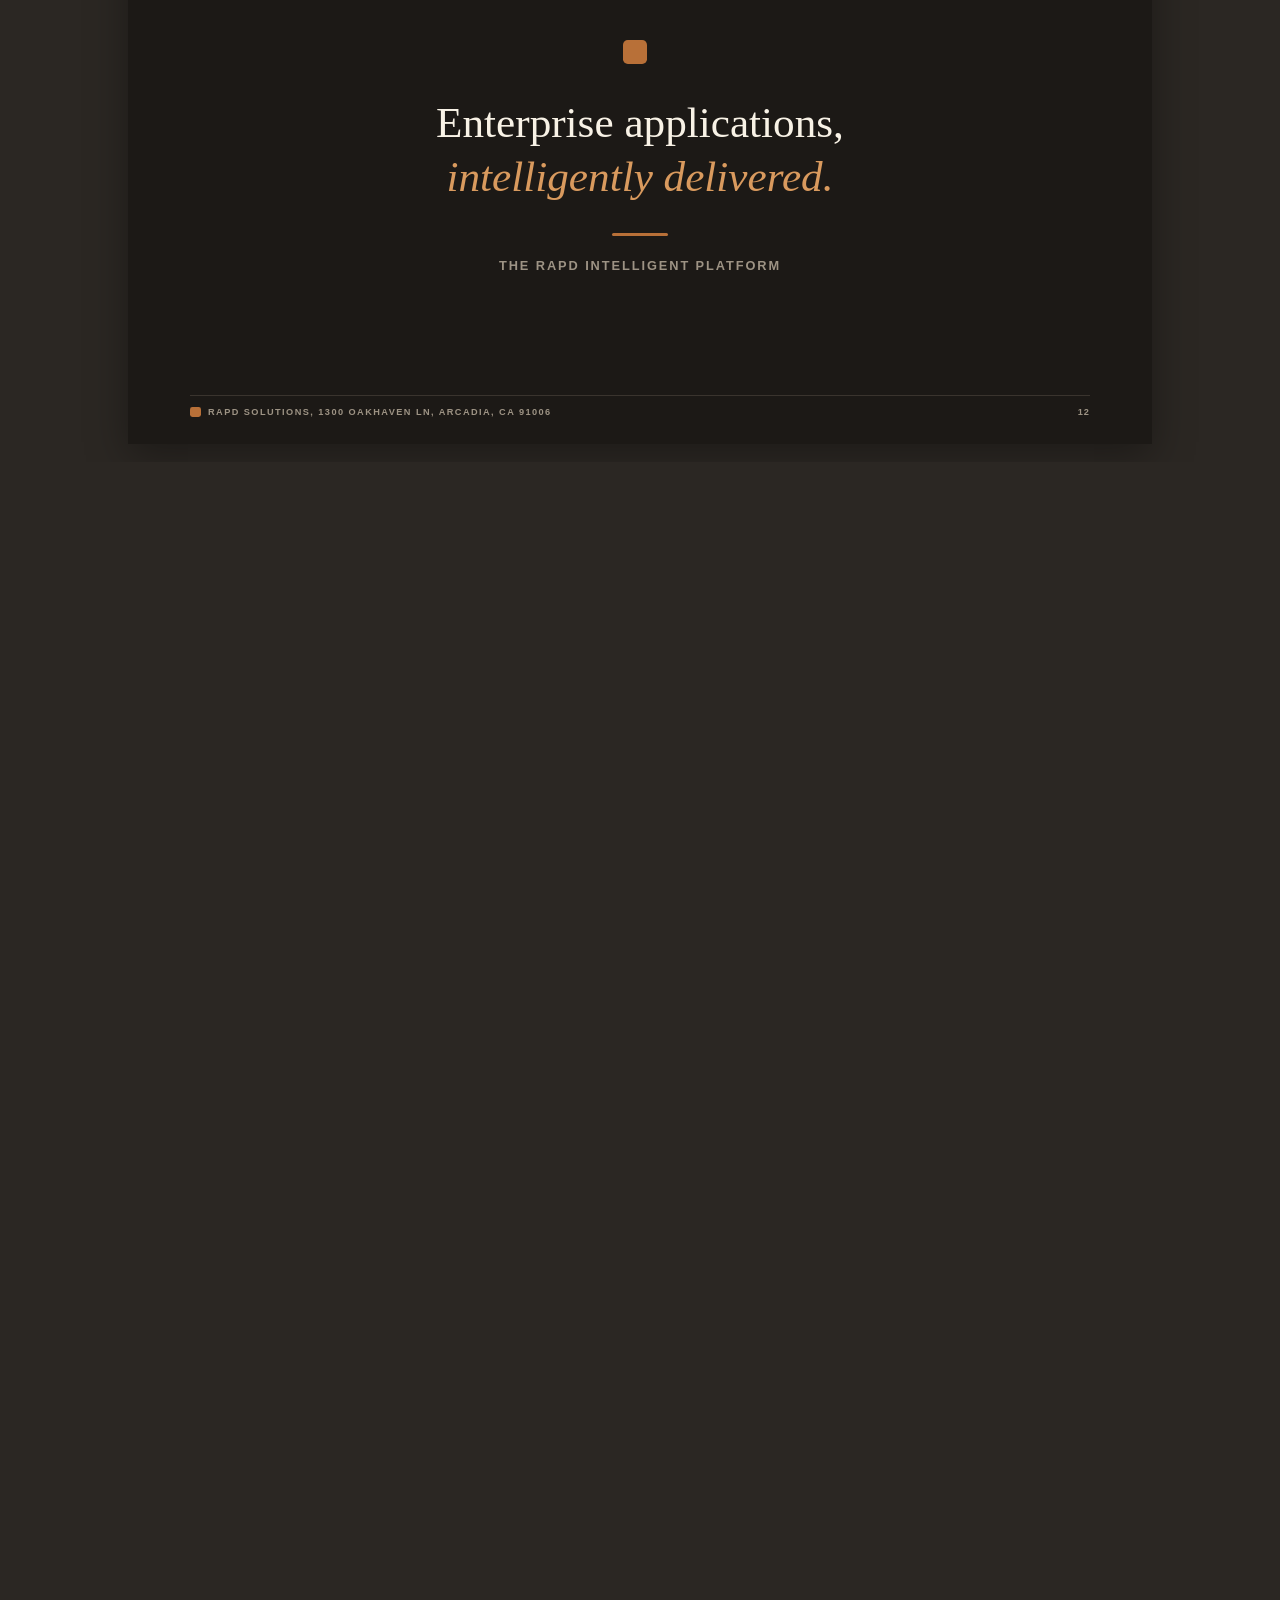
==== commit b2d88d44: "Update index.html" ====
--- a/index.html
+++ b/index.html
@@ -325,7 +325,7 @@
   <div class="cover-inner">
     <div class="cover-mark">
       <div class="sq"></div>
-      <div class="nm">RAPD Solutions is native AI platform solutions and services company.</div>
+      <div class="nm">RAPD Solutions is native AI platform solutions provider.</div>
     </div>
     <!-- <div class="cover-kicker">Executive Briefing</div> -->
     <div class="cover-title">RAPD Solutions <span class="accent">Offerings</span></div>
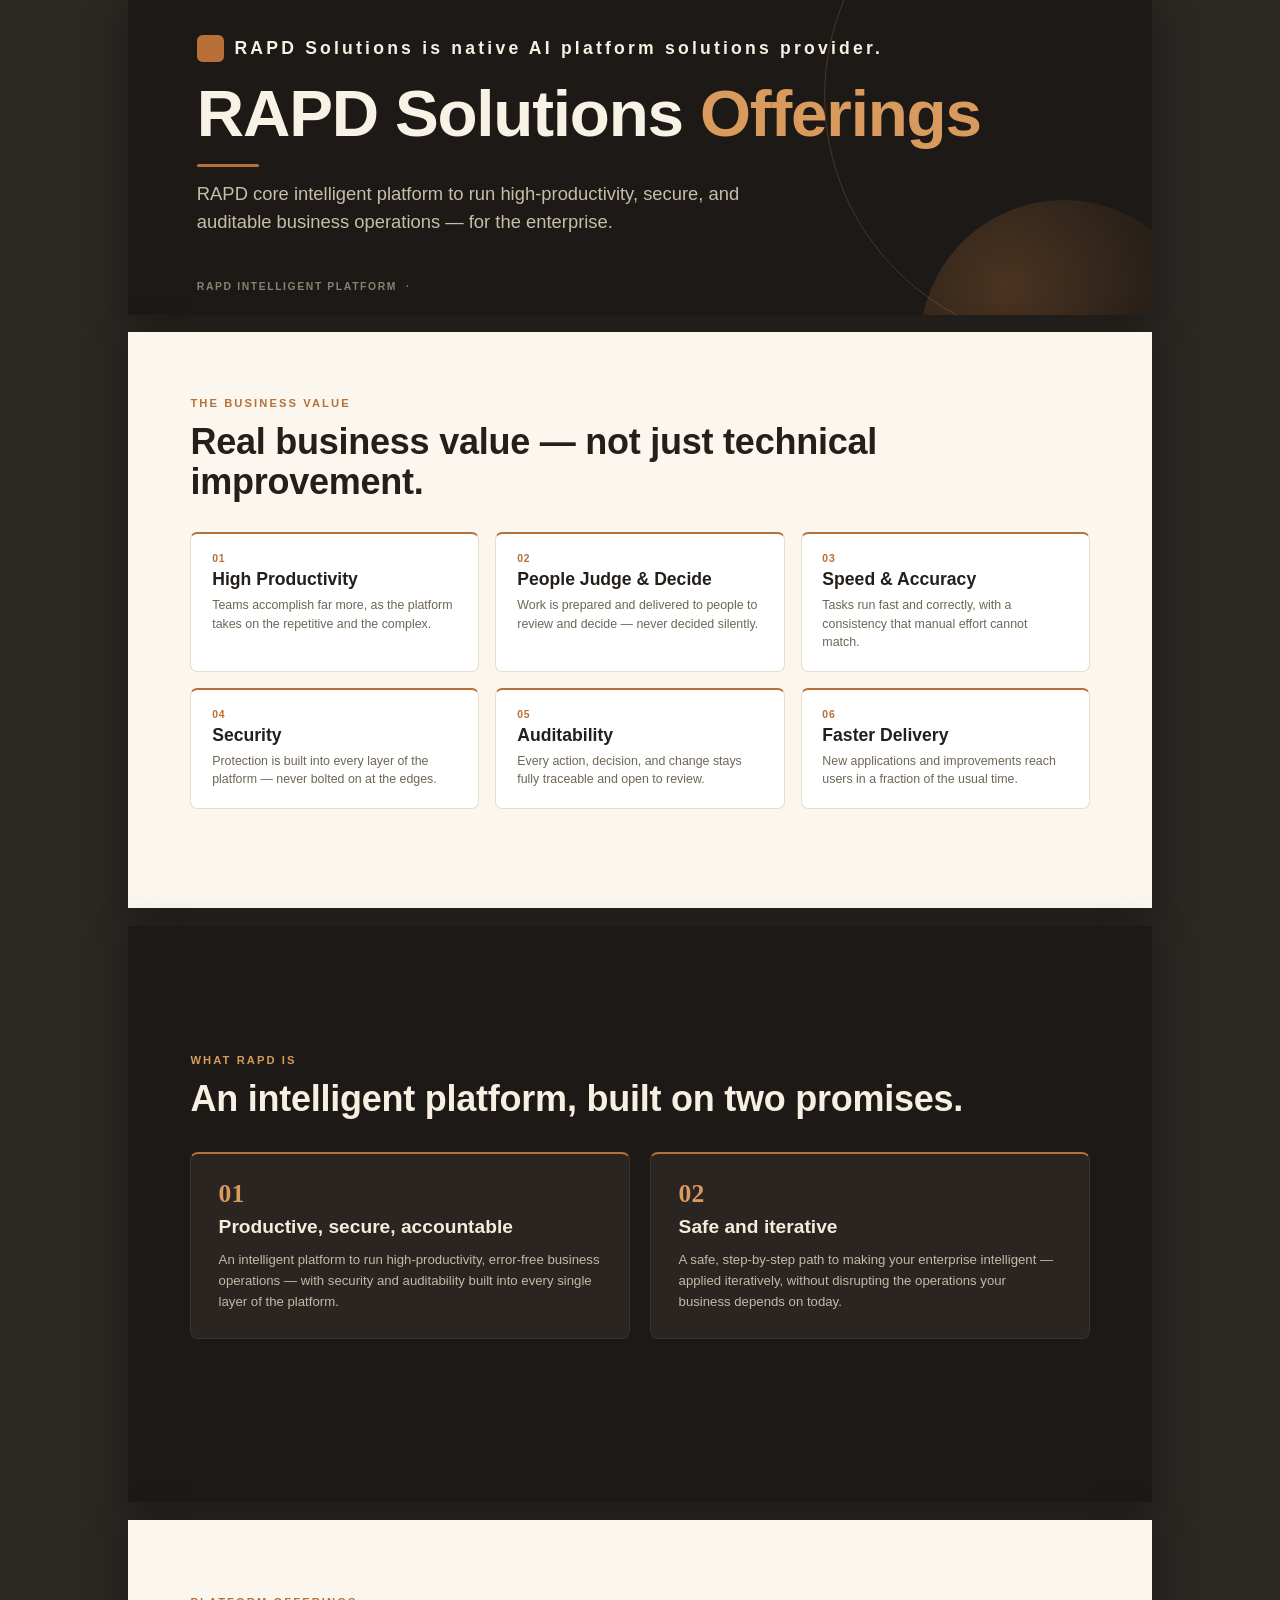
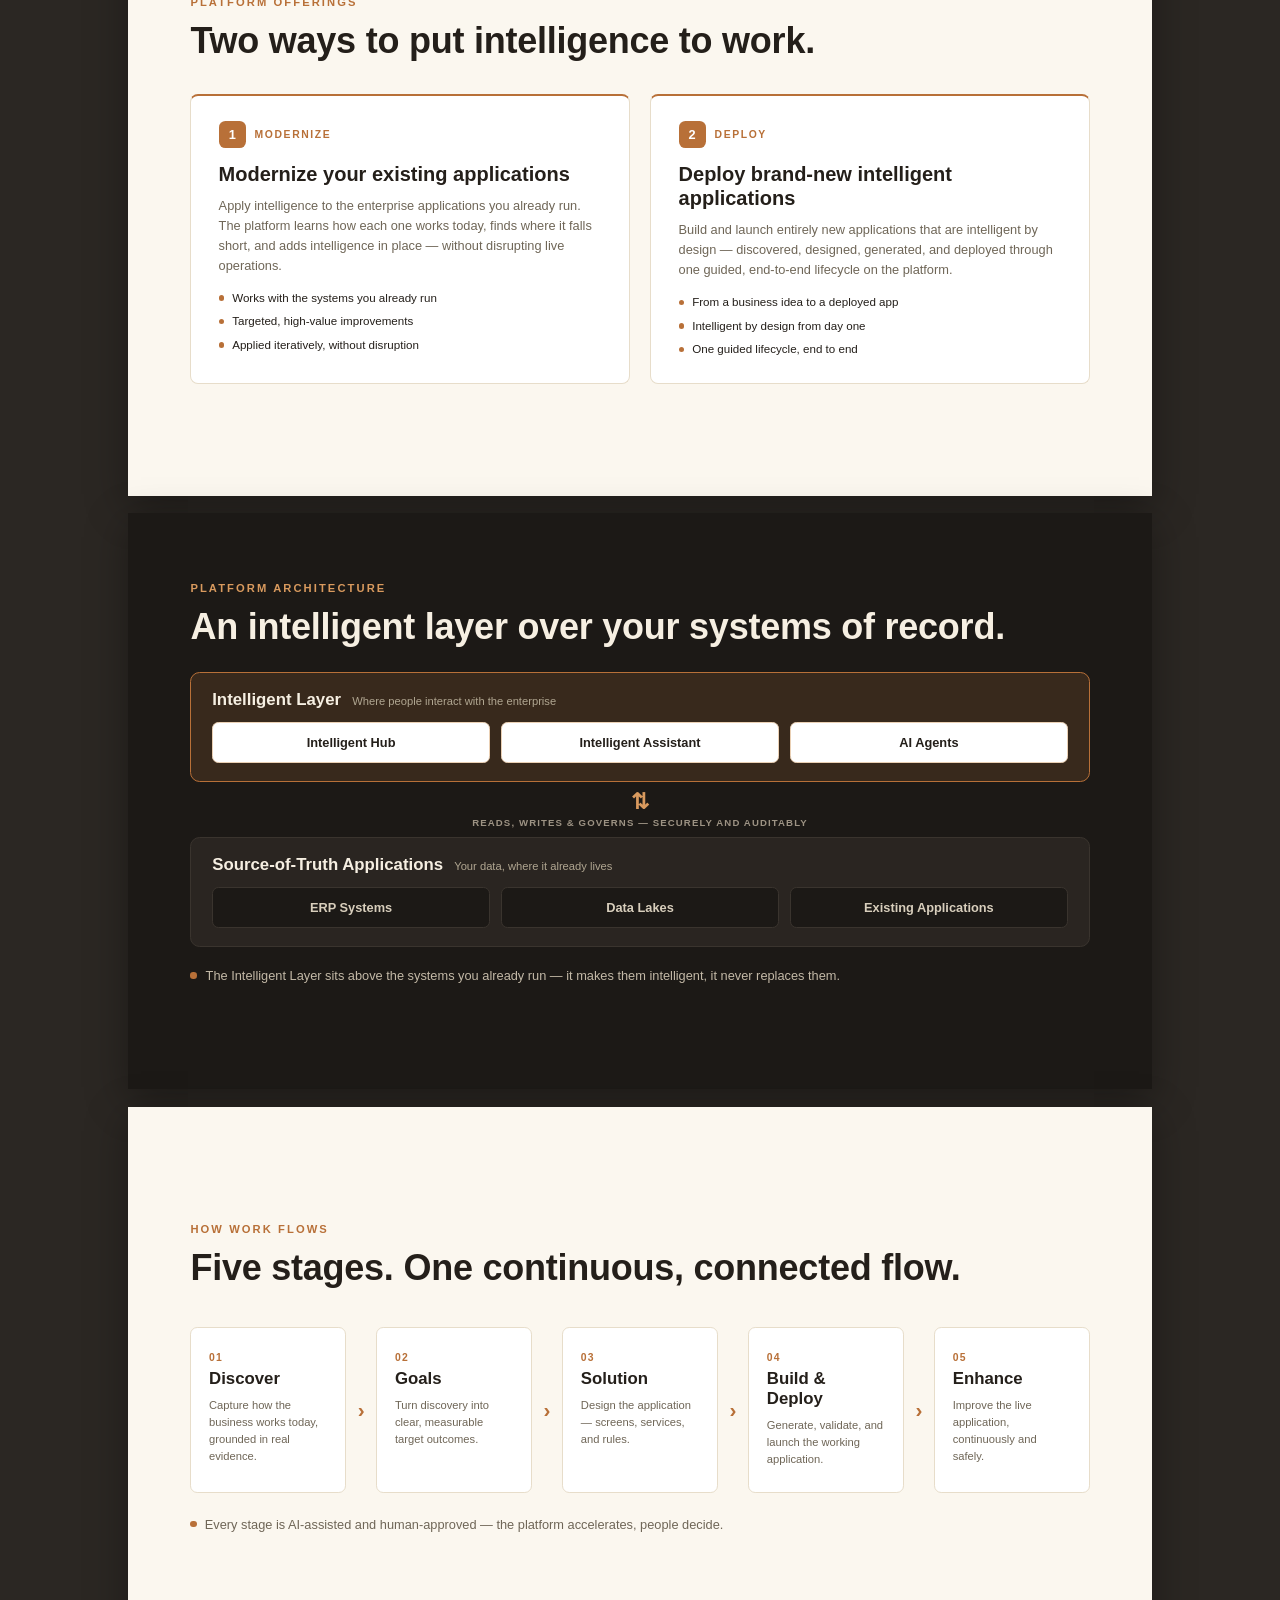
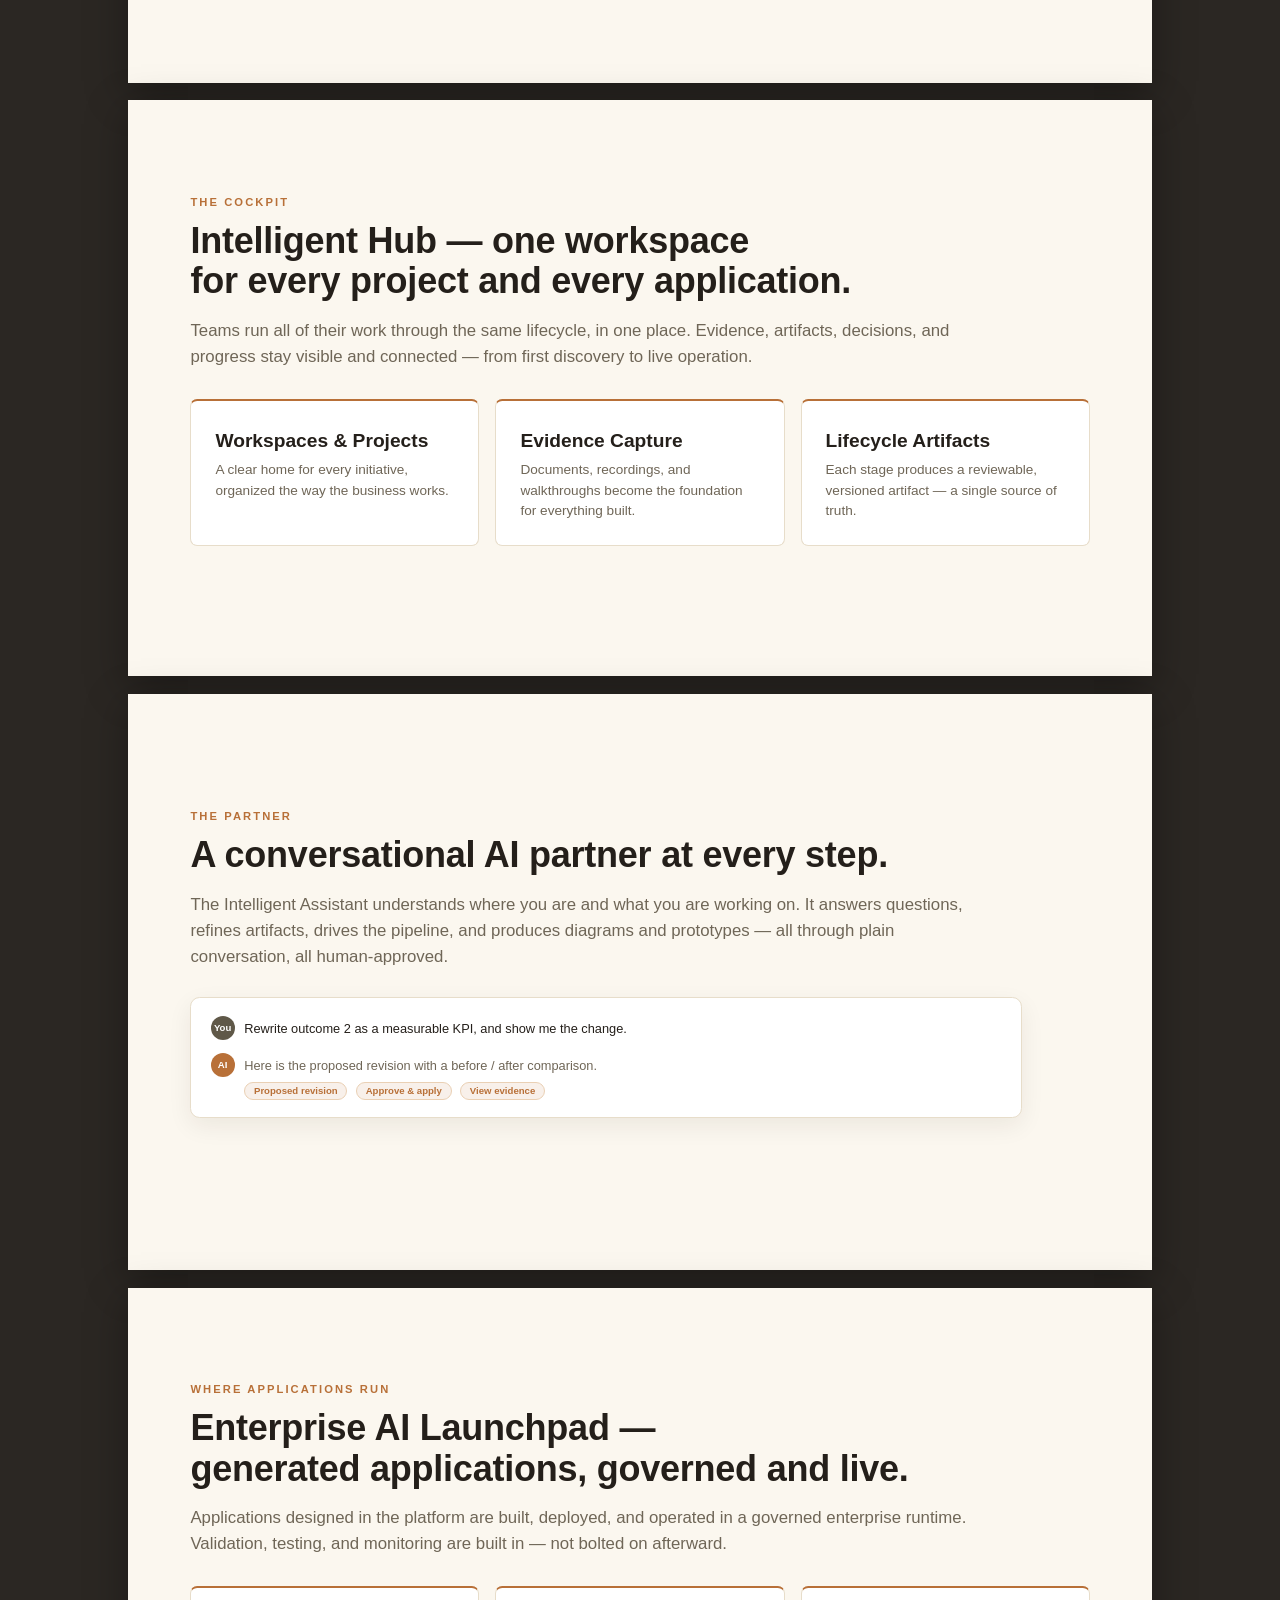
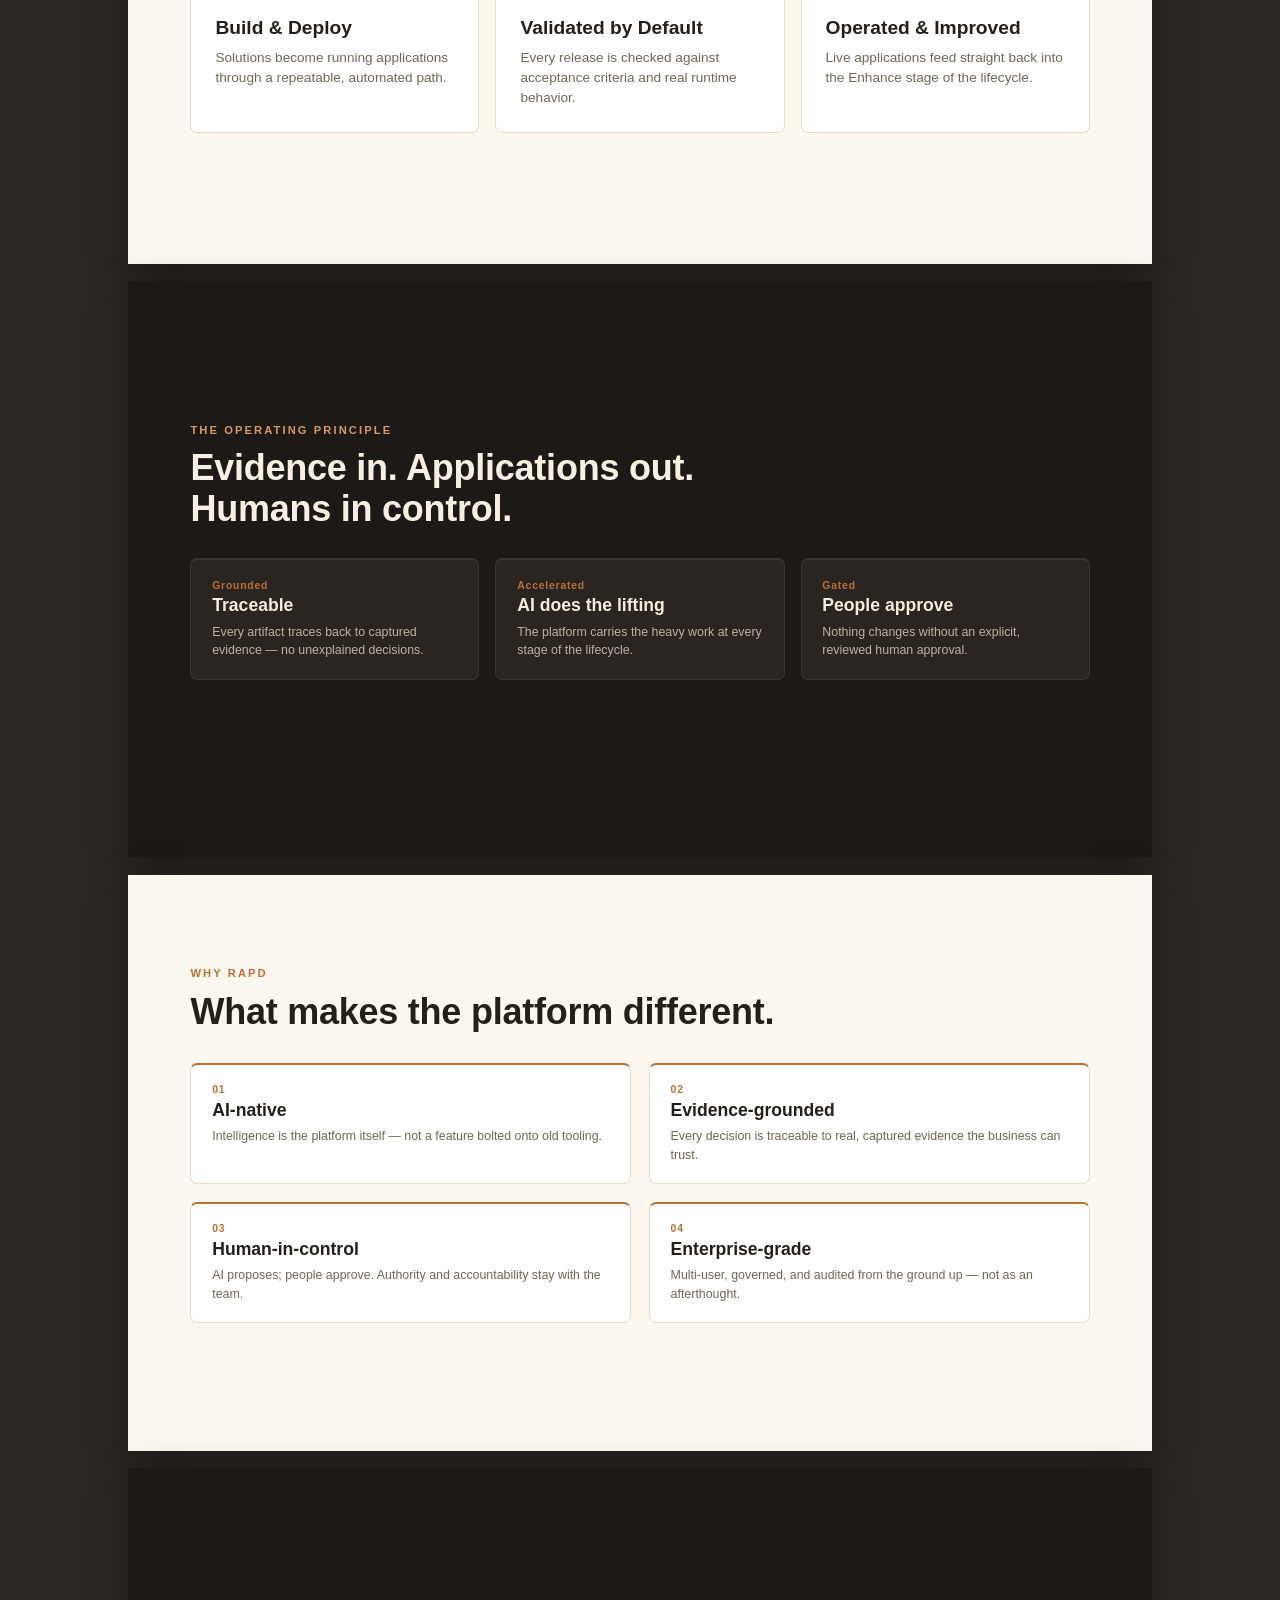
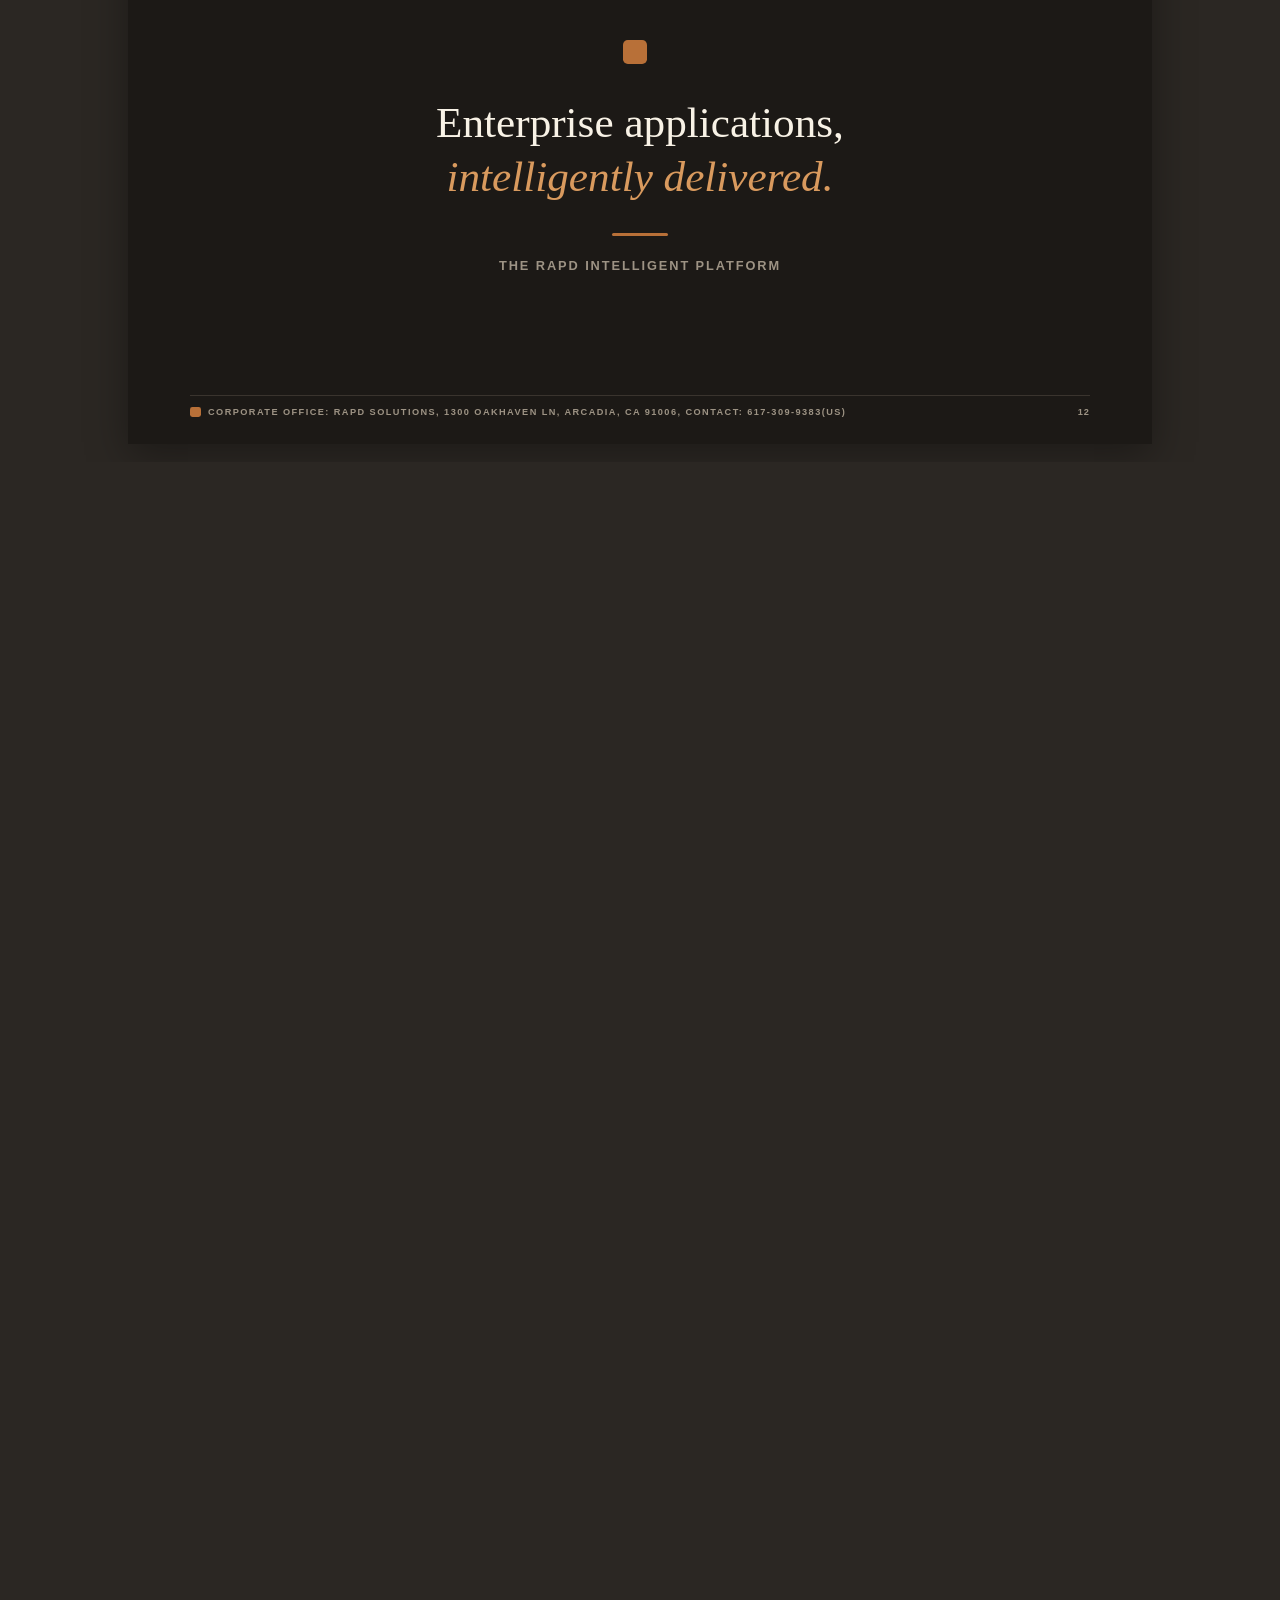
==== commit df573544: "Update index.html" ====
--- a/index.html
+++ b/index.html
@@ -660,7 +660,7 @@
     <div class="close-sub">The RAPD Intelligent Platform</div>
   </div>
   <div class="footer dark">
-    <div class="brandline"><div class="mark"></div><div class="brandtext">RAPD Solutions, 1300 Oakhaven Ln, Arcadia, CA 91006</div></div>
+    <div class="brandline"><div class="mark"></div><div class="brandtext">Corporate Office: RAPD Solutions, 1300 Oakhaven Ln, Arcadia, CA 91006, Contact: 617-309-9383(US) </div></div>
     <div class="pageno">12</div>
   </div>
 </div>
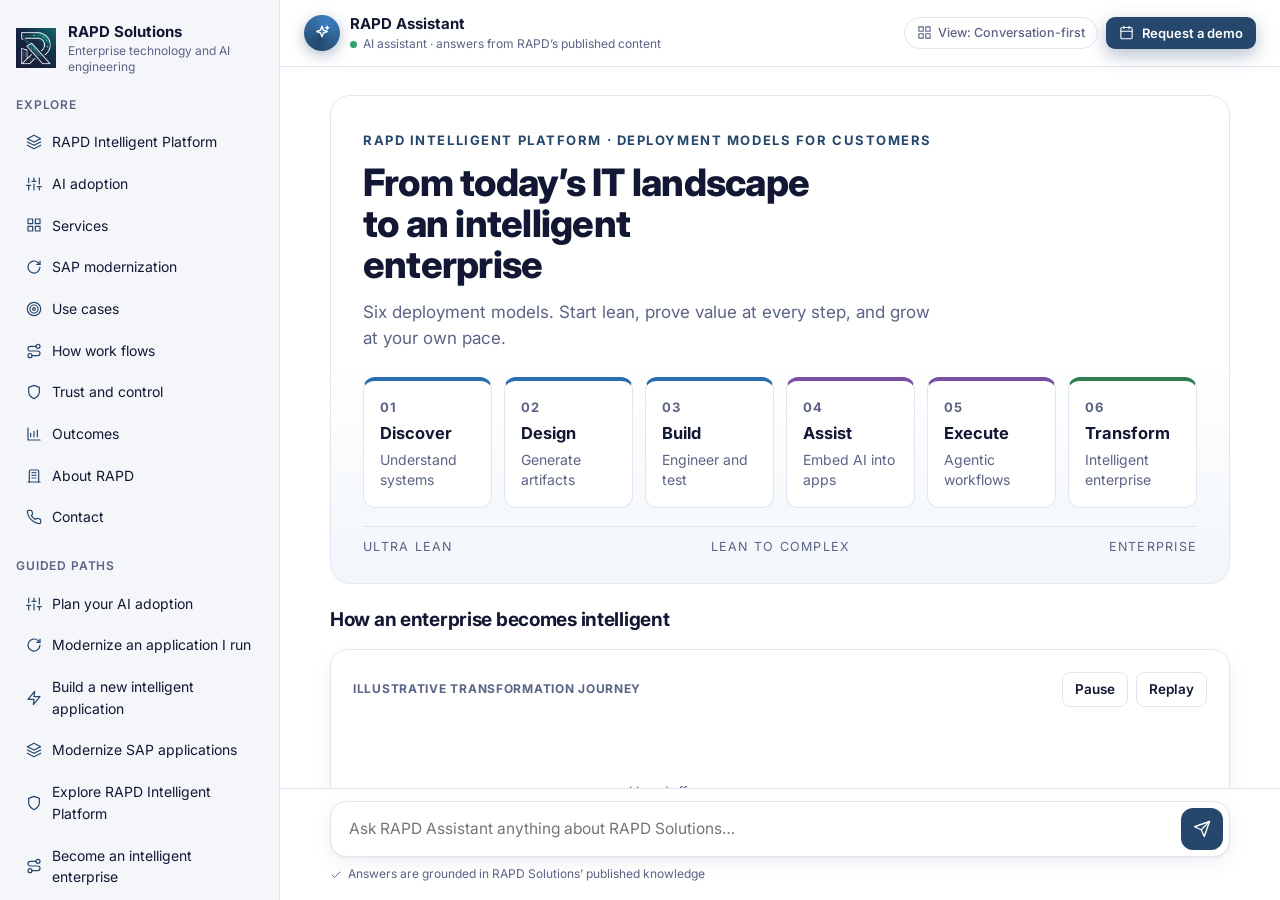
==== commit cb1987b9: "New RAPD Solutions website: conversational and generative UI The new home page (index.html) replaces" ====
--- a/index.html
+++ b/index.html
@@ -1,680 +1,51 @@
-<!DOCTYPE html>
+<!doctype html>
 <html lang="en">
 <head>
-<meta charset="UTF-8">
-<title>RAPD Solutions</title>
-<style>
-  @page { size: 13.333in 7.5in; margin: 0; }
-  :root {
-    --ink: #1c1916;
-    --ink-soft: #2a2521;
-    --bronze: #b87038;
-    --bronze-light: #d99a5e;
-    --bronze-pale: #ead0b4;
-    --cream: #fbf7ef;
-    --paper: #ffffff;
-    --text: #241f1a;
-    --muted: #6f6657;
-    --line: #e7ddca;
-    --line-dark: #3a342e;
-  }
-  * { margin: 0; padding: 0; box-sizing: border-box; }
-  html, body { margin: 0; padding: 0; }
-  body {
-    font-family: 'Segoe UI', 'Helvetica Neue', Arial, sans-serif;
-    -webkit-print-color-adjust: exact;
-    print-color-adjust: exact;
-  }
-  .slide {
-    width: 13.333in;
-    height: 7.5in;
-    position: relative;
-    overflow: hidden;
-    page-break-after: always;
-    background: var(--cream);
-    display: flex;
-    flex-direction: column;
-  }
-  .slide:last-child { page-break-after: auto; }
-
-  /* ---- shared ---- */
-  .pad {
-    flex: 1;
-    padding: 60px 78px 104px;
-    display: flex;
-    flex-direction: column;
-    justify-content: center;
-  }
-  .eyebrow {
-    font-size: 14px; font-weight: 700; letter-spacing: 2.6px;
-    text-transform: uppercase; color: var(--bronze);
-  }
-  .headline {
-    font-size: 45px; font-weight: 700; line-height: 1.13;
-    color: var(--text); margin-top: 16px; letter-spacing: -0.3px;
-  }
-  .lede {
-    font-size: 21px; line-height: 1.55; color: var(--muted);
-    margin-top: 20px; max-width: 1000px;
-  }
-  .footer {
-    position: absolute; left: 78px; right: 78px; bottom: 34px;
-    display: flex; align-items: center; justify-content: space-between;
-    border-top: 1px solid var(--line); padding-top: 13px;
-  }
-  .footer.dark { border-top: 1px solid var(--line-dark); }
-  .brandline { display: flex; align-items: center; gap: 9px; }
-  .mark { width: 13px; height: 13px; background: var(--bronze); border-radius: 3px; }
-  .brandtext {
-    font-size: 11.5px; font-weight: 700; letter-spacing: 1.8px;
-    text-transform: uppercase; color: var(--muted);
-  }
-  .footer.dark .brandtext { color: #9d9384; }
-  .pageno { font-size: 11.5px; font-weight: 600; letter-spacing: 1px; color: var(--muted); }
-  .footer.dark .pageno { color: #9d9384; }
-
-  /* ---- dark slides ---- */
-  .slide.dark { background: var(--ink); }
-  .slide.dark .headline { color: #f6efe2; }
-  .slide.dark .lede { color: #c3b9a7; }
-  .slide.dark .eyebrow { color: var(--bronze-light); }
-
-  /* ---- cover ---- */
-  .cover-orb { position: absolute; border-radius: 50%; }
-  .orb1 { width: 620px; height: 620px; right: -210px; top: -190px;
-          border: 1.5px solid rgba(184,112,56,0.32); }
-  .orb2 { width: 360px; height: 360px; right: -70px; top: 250px;
-          background: radial-gradient(circle at 30% 30%, rgba(184,112,56,0.30), rgba(184,112,56,0) 70%); }
-  .cover-inner { position: absolute; left: 86px; top: 0; bottom: 0;
-                 display: flex; flex-direction: column; justify-content: center; }
-  .cover-mark { display: flex; align-items: center; gap: 13px; margin-bottom: 46px; }
-  .cover-mark .sq { width: 34px; height: 34px; background: var(--bronze); border-radius: 7px; }
-  .cover-mark .nm { font-size: 22px; font-weight: 800; letter-spacing: 4px; color: #f6efe2; }
-  .cover-kicker {
-    font-size: 15px; font-weight: 700; letter-spacing: 3.4px;
-    text-transform: uppercase; color: var(--bronze-light); margin-bottom: 22px;
-  }
-  .cover-title {
-    font-size: 82px; font-weight: 800; line-height: 1.04;
-    color: #f8f2e6; letter-spacing: -1.5px;
-  }
-  .cover-title .accent { color: var(--bronze-light); }
-  .cover-rule { width: 78px; height: 4px; background: var(--bronze); margin: 34px 0 30px; border-radius: 2px; }
-  .cover-tag { font-size: 23px; line-height: 1.5; color: #c8bda9; max-width: 720px; }
-  .cover-foot {
-    position: absolute; left: 86px; bottom: 52px;
-    font-size: 13px; letter-spacing: 2px; text-transform: uppercase;
-    color: #8a8072; font-weight: 600;
-  }
-
-  /* ---- card grids ---- */
-  .grid2 { display: grid; grid-template-columns: 1fr 1fr; gap: 22px; margin-top: 38px; }
-  .grid3 { display: grid; grid-template-columns: 1fr 1fr 1fr; gap: 20px; margin-top: 36px; }
-  .card {
-    background: var(--paper); border: 1px solid var(--line);
-    border-top: 3px solid var(--bronze); border-radius: 9px;
-    padding: 24px 26px;
-  }
-  .card .cnum {
-    font-size: 13px; font-weight: 800; color: var(--bronze); letter-spacing: 1px;
-  }
-  .card .ctitle {
-    font-size: 22px; font-weight: 700; color: var(--text); margin-top: 6px;
-  }
-  .card .cbody {
-    font-size: 15.5px; line-height: 1.48; color: var(--muted); margin-top: 8px;
-  }
-  .card.tall { padding: 30px 30px; }
-  .card.tall .ctitle { font-size: 24px; }
-  .card.tall .cbody { font-size: 17px; margin-top: 11px; }
-
-  /* ---- platform offerings ---- */
-  .offers { display: grid; grid-template-columns: 1fr 1fr; gap: 26px; margin-top: 40px; }
-  .offer {
-    background: var(--paper); border: 1px solid var(--line);
-    border-top: 3px solid var(--bronze); border-radius: 10px;
-    padding: 32px 34px;
-  }
-  .offer-badge { display: flex; align-items: center; gap: 11px; margin-bottom: 17px; }
-  .offer-badge .bnum {
-    width: 34px; height: 34px; background: var(--bronze); border-radius: 8px;
-    color: #fff; font-size: 16px; font-weight: 800;
-    display: flex; align-items: center; justify-content: center;
-  }
-  .offer-badge .blabel {
-    font-size: 13px; font-weight: 800; letter-spacing: 2px; text-transform: uppercase;
-    color: var(--bronze);
-  }
-  .offer-title { font-size: 25px; font-weight: 700; color: var(--text); line-height: 1.22; }
-  .offer-body { font-size: 16px; line-height: 1.55; color: var(--muted); margin-top: 12px; }
-  .offer-points { margin-top: 18px; display: flex; flex-direction: column; gap: 9px; }
-  .offer-points div {
-    font-size: 14.5px; line-height: 1.4; color: var(--text); font-weight: 500;
-    padding-left: 17px; position: relative;
-  }
-  .offer-points div::before {
-    content: ""; position: absolute; left: 0; top: 7px;
-    width: 7px; height: 7px; background: var(--bronze); border-radius: 50%;
-  }
-
-  /* ---- promises (positioning) ---- */
-  .promises { display: grid; grid-template-columns: 1fr 1fr; gap: 26px; margin-top: 40px; }
-  .promise {
-    background: var(--ink-soft); border: 1px solid var(--line-dark);
-    border-top: 3px solid var(--bronze); border-radius: 10px;
-    padding: 32px 34px;
-  }
-  .promise-num {
-    font-family: Georgia, 'Times New Roman', serif;
-    font-size: 32px; font-weight: 700; color: var(--bronze-light);
-  }
-  .promise-title { font-size: 24px; font-weight: 700; color: #f4ecdd; margin-top: 8px; }
-  .promise-body { font-size: 16.5px; line-height: 1.6; color: #c3b9a7; margin-top: 14px; }
-
-  /* ---- architecture ---- */
-  .archwrap { margin-top: 30px; }
-  .arch-tier { border-radius: 12px; padding: 22px 26px; }
-  .arch-tier.intel { background: rgba(184,112,56,0.18); border: 1px solid var(--bronze); }
-  .arch-tier.truth { background: var(--ink-soft); border: 1px solid var(--line-dark); }
-  .arch-tier-head { display: flex; align-items: baseline; gap: 14px; margin-bottom: 15px; }
-  .arch-tier-name { font-size: 21px; font-weight: 700; color: #f6efe2; }
-  .arch-tier-sub { font-size: 14px; color: #b0a691; }
-  .arch-chips { display: flex; gap: 14px; }
-  .arch-chip {
-    flex: 1; text-align: center; border-radius: 8px; padding: 15px 12px;
-    font-size: 16px; font-weight: 600;
-  }
-  .arch-tier.intel .arch-chip { background: #fff; color: var(--text); border: 1px solid var(--bronze-pale); }
-  .arch-tier.truth .arch-chip { background: var(--ink); color: #d8cebc; border: 1px solid var(--line-dark); }
-  .arch-flow { display: flex; flex-direction: column; align-items: center; padding: 11px 0; }
-  .arch-arrow { color: var(--bronze-light); font-size: 28px; line-height: 1; font-weight: 700; }
-  .arch-flow-label {
-    font-size: 12px; color: #9d9384; letter-spacing: 1.4px; text-transform: uppercase;
-    font-weight: 600; margin-top: 5px;
-  }
-  .arch-note {
-    margin-top: 24px; font-size: 16px; color: #c3b9a7; line-height: 1.5;
-    display: flex; align-items: center; gap: 11px;
-  }
-  .arch-note::before {
-    content: ""; width: 8px; height: 8px; background: var(--bronze);
-    border-radius: 50%; flex-shrink: 0;
-  }
-
-  /* ---- pipeline ---- */
-  .pipeline { display: flex; align-items: stretch; gap: 0; margin-top: 48px; }
-  .stage {
-    flex: 1; background: var(--paper); border: 1px solid var(--line);
-    border-radius: 9px; padding: 30px 22px; position: relative;
-  }
-  .stage .snum {
-    font-size: 13px; font-weight: 800; color: var(--bronze); letter-spacing: 1.5px;
-  }
-  .stage .sname {
-    font-size: 21px; font-weight: 700; color: var(--text); margin-top: 8px;
-  }
-  .stage .sdesc {
-    font-size: 14px; line-height: 1.5; color: var(--muted); margin-top: 10px;
-  }
-  .chev {
-    display: flex; align-items: center; justify-content: center;
-    width: 38px; color: var(--bronze); font-size: 26px; font-weight: 700;
-    flex-shrink: 0;
-  }
-  .pipe-note {
-    margin-top: 30px; font-size: 16px; color: var(--muted);
-    display: flex; align-items: center; gap: 10px;
-  }
-  .pipe-note .dot { width: 8px; height: 8px; background: var(--bronze); border-radius: 50%; }
-
-  /* ---- chat mock ---- */
-  .chatmock {
-    margin-top: 34px; background: var(--paper); border: 1px solid var(--line);
-    border-radius: 12px; padding: 22px 24px; max-width: 1040px;
-    box-shadow: 0 10px 30px rgba(40,30,18,0.07);
-  }
-  .bubble { display: flex; gap: 12px; margin-bottom: 16px; }
-  .bubble:last-child { margin-bottom: 0; }
-  .who {
-    width: 30px; height: 30px; border-radius: 50%; flex-shrink: 0;
-    display: flex; align-items: center; justify-content: center;
-    font-size: 12px; font-weight: 800; color: #fff;
-  }
-  .who.u { background: #5f5848; }
-  .who.a { background: var(--bronze); }
-  .saidwrap { flex: 1; }
-  .said { font-size: 16px; line-height: 1.5; color: var(--text); padding-top: 4px; }
-  .said .soft { color: var(--muted); }
-  .pill {
-    display: inline-block; font-size: 12px; font-weight: 700; color: var(--bronze);
-    background: rgba(184,112,56,0.10); border: 1px solid var(--bronze-pale);
-    border-radius: 20px; padding: 3px 11px; margin-right: 6px;
-  }
-
-  /* ---- roadmap ---- */
-  .road { display: grid; grid-template-columns: 1fr 1fr 1fr; gap: 22px; margin-top: 40px; }
-  .rcol {
-    background: var(--paper); border: 1px solid var(--line); border-radius: 9px;
-    padding: 26px 26px; position: relative;
-  }
-  .rcol .rphase {
-    font-size: 13px; font-weight: 800; letter-spacing: 1.4px; text-transform: uppercase;
-  }
-  .rcol.live { border-top: 3px solid #6a8a48; }
-  .rcol.now { border-top: 3px solid var(--bronze); }
-  .rcol.next { border-top: 3px solid #4a7a9a; }
-  .rcol.live .rphase { color: #6a8a48; }
-  .rcol.now .rphase { color: var(--bronze); }
-  .rcol.next .rphase { color: #4a7a9a; }
-  .rcol .rhead { font-size: 20px; font-weight: 700; color: var(--text); margin-top: 8px; }
-  .rcol ul { margin-top: 13px; padding-left: 0; list-style: none; }
-  .rcol li {
-    font-size: 15px; line-height: 1.4; color: var(--muted); margin-bottom: 9px;
-    padding-left: 16px; position: relative;
-  }
-  .rcol li::before {
-    content: ""; position: absolute; left: 0; top: 8px;
-    width: 6px; height: 6px; background: var(--bronze); border-radius: 50%;
-  }
-
-  /* ---- closing ---- */
-  .close-wrap { position: absolute; left: 0; right: 0; top: 0; bottom: 0;
-                display: flex; flex-direction: column; align-items: center;
-                justify-content: center; text-align: center; }
-  .close-mark { display: flex; align-items: center; gap: 12px; margin-bottom: 40px; }
-  .close-mark .sq { width: 30px; height: 30px; background: var(--bronze); border-radius: 6px; }
-  .close-mark .nm { font-size: 19px; font-weight: 800; letter-spacing: 3.5px; color: #f0e8d9; }
-  .close-stmt {
-    font-family: Georgia, 'Times New Roman', serif;
-    font-size: 54px; line-height: 1.25; color: #f8f2e6; font-weight: 400;
-    max-width: 980px;
-  }
-  .close-stmt .hl { color: var(--bronze-light); font-style: italic; }
-  .close-rule { width: 70px; height: 4px; background: var(--bronze); margin: 36px 0 28px; border-radius: 2px; }
-  .close-sub {
-    font-size: 16px; letter-spacing: 2.4px; text-transform: uppercase;
-    color: #9d9384; font-weight: 600;
-  }
-  .big-ghost {
-    position: absolute; font-size: 320px; font-weight: 800;
-    color: rgba(184,112,56,0.07); right: -30px; bottom: -110px; line-height: 1;
-    letter-spacing: -10px;
-  }
-
-  /* ---- screen view: fit the deck to ~80% of the viewport ---- */
-  @media screen {
-    html { background: #2b2723; }
-    body { zoom: var(--screen-zoom, 0.8); }
-    .slide { margin: 0 auto 22px; box-shadow: 0 14px 48px rgba(0, 0, 0, 0.34); }
-    .slide:last-child { margin-bottom: 0; }
-    .slide.cover { height: 4.1in; }
-    .slide.cover .cover-inner { justify-content: flex-start; padding-top: 44px; }
-    .slide.cover .cover-mark { margin-bottom: 22px; }
-    .slide.cover .cover-kicker { margin-bottom: 13px; }
-    .slide.cover .cover-rule { margin: 20px 0 16px; }
-    .slide.cover .cover-foot { bottom: 28px; }
-  }
-</style>
+  <meta charset="utf-8">
+  <meta name="viewport" content="width=device-width, initial-scale=1">
+  <title>RAPD Solutions · Enterprise technology and AI engineering</title>
+  <meta name="description" content="RAPD Solutions is an enterprise technology and AI engineering company. Its consulting teams and RAPD Intelligent Platform, built by its AI division RAPD Labs, help organizations modernize the applications they run, deliver new ones and connect the workflows between them.">
+  <link rel="icon" href="data:image/svg+xml,%3Csvg xmlns='http://www.w3.org/2000/svg' viewBox='0 0 32 32'%3E%3Crect width='32' height='32' rx='8' fill='%232D4BE0'/%3E%3Cpath d='M9 22 16 8l7 14M12 17h8' stroke='white' stroke-width='2.6' fill='none' stroke-linecap='round' stroke-linejoin='round'/%3E%3C/svg%3E">
+  <link rel="preconnect" href="https://fonts.googleapis.com">
+  <link rel="preconnect" href="https://fonts.gstatic.com" crossorigin>
+  <link href="https://fonts.googleapis.com/css2?family=Inter:wght@400;500;600;700;800&family=Fraunces:opsz,wght@9..144,400;9..144,600;9..144,700&family=JetBrains+Mono:wght@400;600&display=swap" rel="stylesheet">
+  <link rel="stylesheet" href="assets/css/platform.css">
+  <link rel="stylesheet" href="assets/css/blocks.css">
 </head>
 <body>
+  <header class="pbar" id="pbar" aria-label="Platform controls">
+    <div class="pb-brand">
+      <span class="pb-logo" aria-hidden="true">
+        <svg viewBox="0 0 32 32" width="22" height="22"><rect width="32" height="32" rx="8" fill="currentColor"/><path d="M9 22 16 8l7 14M12 17h8" stroke="#0b1020" stroke-width="2.6" fill="none" stroke-linecap="round" stroke-linejoin="round"/></svg>
+      </span>
+      <span class="pb-name"><strong>Agentic Web</strong><small>Experience Platform · prototype</small></span>
+    </div>
+    <div class="pb-mid">
+      <label class="pb-field"><span>Organization</span><select id="pbOrg" aria-label="Organization"></select></label>
+      <div class="pb-field"><span>UX flavor</span><button type="button" class="pb-flavor" id="pbFlavor" aria-haspopup="dialog" aria-expanded="false"></button></div>
+      <span class="pb-engine" id="pbEngine" title="Understanding engine">Local</span>
+    </div>
+    <div class="pb-right">
+      <button type="button" class="pb-btn" id="pbTrace" aria-pressed="false" title="Agent trace (T)"></button>
+      <button type="button" class="pb-btn" id="pbStudio" aria-pressed="false" title="Experience studio (S)"></button>
+      <button type="button" class="pb-btn icon-only" id="pbCollapse" title="Hide platform bar"></button>
+    </div>
+  </header>
+  <div class="pbar-slim" id="pbSlim" hidden>
+    <span><span class="pb-logo" aria-hidden="true"><svg viewBox="0 0 32 32" width="16" height="16"><rect width="32" height="32" rx="8" fill="currentColor"/><path d="M9 22 16 8l7 14M12 17h8" stroke="#0b1020" stroke-width="2.6" fill="none" stroke-linecap="round" stroke-linejoin="round"/></svg></span>Agentic Web · prototype</span>
+    <button type="button" class="pbar-reveal" id="pbReveal" title="Show the platform bar">Platform controls</button>
+  </div>
+  <div class="acct" id="acct" aria-label="Account"></div>
 
-<!-- ===== SLIDE 1 — COVER ===== -->
-<div class="slide dark cover">
-  <div class="cover-orb orb1"></div>
-  <div class="cover-orb orb2"></div>
-  <div class="cover-inner">
-    <div class="cover-mark">
-      <div class="sq"></div>
-      <div class="nm">RAPD Solutions is native AI platform solutions provider.</div>
-    </div>
-    <!-- <div class="cover-kicker">Executive Briefing</div> -->
-    <div class="cover-title">RAPD Solutions <span class="accent">Offerings</span></div>
-    <div class="cover-rule"></div>
-    <div class="cover-tag">RAPD core intelligent platform to run high-productivity, secure, and auditable business operations &mdash; for the enterprise.</div>
-  </div>
-  <div class="cover-foot">RAPD Intelligent Platform &nbsp;&middot;&nbsp; </div>
-</div>
+  <main id="stage" class="stage"></main>
 
-<!-- ===== SLIDE 2 — BUSINESS VALUE ===== -->
-<div class="slide">
-  <div class="pad">
-    <div class="eyebrow">The Business Value</div>
-    <div class="headline">Real business value &mdash; not just technical improvement.</div>
-    <div class="grid3">
-      <div class="card">
-        <div class="cnum">01</div>
-        <div class="ctitle">High Productivity</div>
-        <div class="cbody">Teams accomplish far more, as the platform takes on the repetitive and the complex.</div>
-      </div>
-      <div class="card">
-        <div class="cnum">02</div>
-        <div class="ctitle">People Judge &amp; Decide</div>
-        <div class="cbody">Work is prepared and delivered to people to review and decide &mdash; never decided silently.</div>
-      </div>
-      <div class="card">
-        <div class="cnum">03</div>
-        <div class="ctitle">Speed &amp; Accuracy</div>
-        <div class="cbody">Tasks run fast and correctly, with a consistency that manual effort cannot match.</div>
-      </div>
-      <div class="card">
-        <div class="cnum">04</div>
-        <div class="ctitle">Security</div>
-        <div class="cbody">Protection is built into every layer of the platform &mdash; never bolted on at the edges.</div>
-      </div>
-      <div class="card">
-        <div class="cnum">05</div>
-        <div class="ctitle">Auditability</div>
-        <div class="cbody">Every action, decision, and change stays fully traceable and open to review.</div>
-      </div>
-      <div class="card">
-        <div class="cnum">06</div>
-        <div class="ctitle">Faster Delivery</div>
-        <div class="cbody">New applications and improvements reach users in a fraction of the usual time.</div>
-      </div>
-    </div>
-  </div>
+  <aside class="drawer" id="traceDrawer" aria-label="Agent trace" hidden></aside>
+  <aside class="drawer" id="studioDrawer" aria-label="Experience studio" hidden></aside>
+  <div class="flavor-pop" id="flavorPop" role="dialog" aria-label="Choose a UX flavor" hidden></div>
+  <div class="toasts" id="toasts" aria-live="polite"></div>
 
-</div>
-
-<!-- ===== SLIDE 3 — POSITIONING ===== -->
-<div class="slide dark">
-  <div class="pad">
-    <div class="eyebrow">What RAPD Is</div>
-    <div class="headline">An intelligent platform, built on two promises.</div>
-    <div class="promises">
-      <div class="promise">
-        <div class="promise-num">01</div>
-        <div class="promise-title">Productive, secure, accountable</div>
-        <div class="promise-body">An intelligent platform to run high-productivity, error-free business operations &mdash; with security and auditability built into every single layer of the platform.</div>
-      </div>
-      <div class="promise">
-        <div class="promise-num">02</div>
-        <div class="promise-title">Safe and iterative</div>
-        <div class="promise-body">A safe, step-by-step path to making your enterprise intelligent &mdash; applied iteratively, without disrupting the operations your business depends on today.</div>
-      </div>
-    </div>
-  </div>
-
-</div>
-
-<!-- ===== SLIDE 4 — PLATFORM OFFERINGS ===== -->
-<div class="slide">
-  <div class="pad">
-    <div class="eyebrow">Platform Offerings</div>
-    <div class="headline">Two ways to put intelligence to work.</div>
-    <div class="offers">
-      <div class="offer">
-        <div class="offer-badge">
-          <div class="bnum">1</div>
-          <div class="blabel">Modernize</div>
-        </div>
-        <div class="offer-title">Modernize your existing applications</div>
-        <div class="offer-body">Apply intelligence to the enterprise applications you already run. The platform learns how each one works today, finds where it falls short, and adds intelligence in place &mdash; without disrupting live operations.</div>
-        <div class="offer-points">
-          <div>Works with the systems you already run</div>
-          <div>Targeted, high-value improvements</div>
-          <div>Applied iteratively, without disruption</div>
-        </div>
-      </div>
-      <div class="offer">
-        <div class="offer-badge">
-          <div class="bnum">2</div>
-          <div class="blabel">Deploy</div>
-        </div>
-        <div class="offer-title">Deploy brand-new intelligent applications</div>
-        <div class="offer-body">Build and launch entirely new applications that are intelligent by design &mdash; discovered, designed, generated, and deployed through one guided, end-to-end lifecycle on the platform.</div>
-        <div class="offer-points">
-          <div>From a business idea to a deployed app</div>
-          <div>Intelligent by design from day one</div>
-          <div>One guided lifecycle, end to end</div>
-        </div>
-      </div>
-    </div>
-  </div>
-
-</div>
-
-<!-- ===== SLIDE 5 — PLATFORM ARCHITECTURE ===== -->
-<div class="slide dark">
-  <div class="pad">
-    <div class="eyebrow">Platform Architecture</div>
-    <div class="headline">An intelligent layer over your systems of record.</div>
-    <div class="archwrap">
-      <div class="arch-tier intel">
-        <div class="arch-tier-head">
-          <div class="arch-tier-name">Intelligent Layer</div>
-          <div class="arch-tier-sub">Where people interact with the enterprise</div>
-        </div>
-        <div class="arch-chips">
-          <div class="arch-chip">Intelligent Hub</div>
-          <div class="arch-chip">Intelligent Assistant</div>
-          <div class="arch-chip">AI Agents</div>
-        </div>
-      </div>
-      <div class="arch-flow">
-        <div class="arch-arrow">&#8645;</div>
-        <div class="arch-flow-label">Reads, writes &amp; governs &mdash; securely and auditably</div>
-      </div>
-      <div class="arch-tier truth">
-        <div class="arch-tier-head">
-          <div class="arch-tier-name">Source-of-Truth Applications</div>
-          <div class="arch-tier-sub">Your data, where it already lives</div>
-        </div>
-        <div class="arch-chips">
-          <div class="arch-chip">ERP Systems</div>
-          <div class="arch-chip">Data Lakes</div>
-          <div class="arch-chip">Existing Applications</div>
-        </div>
-      </div>
-    </div>
-    <div class="arch-note">The Intelligent Layer sits above the systems you already run &mdash; it makes them intelligent, it never replaces them.</div>
-  </div>
-
-</div>
-
-<!-- ===== SLIDE 6 — THE LIFECYCLE ===== -->
-<div class="slide">
-  <div class="pad">
-    <div class="eyebrow">How Work Flows</div>
-    <div class="headline">Five stages. One continuous, connected flow.</div>
-    <div class="pipeline">
-      <div class="stage">
-        <div class="snum">01</div>
-        <div class="sname">Discover</div>
-        <div class="sdesc">Capture how the business works today, grounded in real evidence.</div>
-      </div>
-      <div class="chev">&rsaquo;</div>
-      <div class="stage">
-        <div class="snum">02</div>
-        <div class="sname">Goals</div>
-        <div class="sdesc">Turn discovery into clear, measurable target outcomes.</div>
-      </div>
-      <div class="chev">&rsaquo;</div>
-      <div class="stage">
-        <div class="snum">03</div>
-        <div class="sname">Solution</div>
-        <div class="sdesc">Design the application &mdash; screens, services, and rules.</div>
-      </div>
-      <div class="chev">&rsaquo;</div>
-      <div class="stage">
-        <div class="snum">04</div>
-        <div class="sname">Build &amp; Deploy</div>
-        <div class="sdesc">Generate, validate, and launch the working application.</div>
-      </div>
-      <div class="chev">&rsaquo;</div>
-      <div class="stage">
-        <div class="snum">05</div>
-        <div class="sname">Enhance</div>
-        <div class="sdesc">Improve the live application, continuously and safely.</div>
-      </div>
-    </div>
-    <div class="pipe-note"><div class="dot"></div>Every stage is AI-assisted and human-approved &mdash; the platform accelerates, people decide.</div>
-  </div>
-
-</div>
-
-<!-- ===== SLIDE 7 — INTELLIGENT HUB ===== -->
-<div class="slide">
-  <div class="pad">
-    <div class="eyebrow">The Cockpit</div>
-    <div class="headline">Intelligent Hub &mdash; one workspace<br>for every project and every application.</div>
-    <div class="lede">Teams run all of their work through the same lifecycle, in one place. Evidence, artifacts, decisions, and progress stay visible and connected &mdash; from first discovery to live operation.</div>
-    <div class="grid3">
-      <div class="card tall">
-        <div class="ctitle">Workspaces &amp; Projects</div>
-        <div class="cbody">A clear home for every initiative, organized the way the business works.</div>
-      </div>
-      <div class="card tall">
-        <div class="ctitle">Evidence Capture</div>
-        <div class="cbody">Documents, recordings, and walkthroughs become the foundation for everything built.</div>
-      </div>
-      <div class="card tall">
-        <div class="ctitle">Lifecycle Artifacts</div>
-        <div class="cbody">Each stage produces a reviewable, versioned artifact &mdash; a single source of truth.</div>
-      </div>
-    </div>
-  </div>
-
-</div>
-
-<!-- ===== SLIDE 8 — THE INTELLIGENT ASSISTANT ===== -->
-<div class="slide">
-  <div class="pad">
-    <div class="eyebrow">The Partner</div>
-    <div class="headline">A conversational AI partner at every step.</div>
-    <div class="lede">The Intelligent Assistant understands where you are and what you are working on. It answers questions, refines artifacts, drives the pipeline, and produces diagrams and prototypes &mdash; all through plain conversation, all human-approved.</div>
-    <div class="chatmock">
-      <div class="bubble">
-        <div class="who u">You</div>
-        <div class="saidwrap">
-          <div class="said">Rewrite outcome 2 as a measurable KPI, and show me the change.</div>
-        </div>
-      </div>
-      <div class="bubble">
-        <div class="who a">AI</div>
-        <div class="saidwrap">
-          <div class="said"><span class="soft">Here is the proposed revision with a before / after comparison.</span></div>
-          <div style="margin-top:9px;">
-            <span class="pill">Proposed revision</span>
-            <span class="pill">Approve &amp; apply</span>
-            <span class="pill">View evidence</span>
-          </div>
-        </div>
-      </div>
-    </div>
-  </div>
-
-</div>
-
-<!-- ===== SLIDE 9 — ENTERPRISE AI LAUNCHPAD ===== -->
-<div class="slide">
-  <div class="pad">
-    <div class="eyebrow">Where Applications Run</div>
-    <div class="headline">Enterprise AI Launchpad &mdash;<br>generated applications, governed and live.</div>
-    <div class="lede">Applications designed in the platform are built, deployed, and operated in a governed enterprise runtime. Validation, testing, and monitoring are built in &mdash; not bolted on afterward.</div>
-    <div class="grid3">
-      <div class="card tall">
-        <div class="ctitle">Build &amp; Deploy</div>
-        <div class="cbody">Solutions become running applications through a repeatable, automated path.</div>
-      </div>
-      <div class="card tall">
-        <div class="ctitle">Validated by Default</div>
-        <div class="cbody">Every release is checked against acceptance criteria and real runtime behavior.</div>
-      </div>
-      <div class="card tall">
-        <div class="ctitle">Operated &amp; Improved</div>
-        <div class="cbody">Live applications feed straight back into the Enhance stage of the lifecycle.</div>
-      </div>
-    </div>
-  </div>
-
-</div>
-
-<!-- ===== SLIDE 10 — OPERATING PRINCIPLE ===== -->
-<div class="slide dark">
-  <div class="pad">
-    <div class="eyebrow">The Operating Principle</div>
-    <div class="headline">Evidence in. Applications out.<br>Humans in control.</div>
-    <div class="grid3">
-      <div class="card" style="background:#2a2521;border-color:#3a342e;">
-        <div class="cnum">Grounded</div>
-        <div class="ctitle" style="color:#f4ecdd;">Traceable</div>
-        <div class="cbody" style="color:#bcb1a0;">Every artifact traces back to captured evidence &mdash; no unexplained decisions.</div>
-      </div>
-      <div class="card" style="background:#2a2521;border-color:#3a342e;">
-        <div class="cnum">Accelerated</div>
-        <div class="ctitle" style="color:#f4ecdd;">AI does the lifting</div>
-        <div class="cbody" style="color:#bcb1a0;">The platform carries the heavy work at every stage of the lifecycle.</div>
-      </div>
-      <div class="card" style="background:#2a2521;border-color:#3a342e;">
-        <div class="cnum">Gated</div>
-        <div class="ctitle" style="color:#f4ecdd;">People approve</div>
-        <div class="cbody" style="color:#bcb1a0;">Nothing changes without an explicit, reviewed human approval.</div>
-      </div>
-    </div>
-  </div>
-
-</div>
-
-<!-- ===== SLIDE 11 — WHAT MAKES RAPD DIFFERENT ===== -->
-<div class="slide">
-  <div class="pad">
-    <div class="eyebrow">Why RAPD</div>
-    <div class="headline">What makes the platform different.</div>
-    <div class="grid2">
-      <div class="card">
-        <div class="cnum">01</div>
-        <div class="ctitle">AI-native</div>
-        <div class="cbody">Intelligence is the platform itself &mdash; not a feature bolted onto old tooling.</div>
-      </div>
-      <div class="card">
-        <div class="cnum">02</div>
-        <div class="ctitle">Evidence-grounded</div>
-        <div class="cbody">Every decision is traceable to real, captured evidence the business can trust.</div>
-      </div>
-      <div class="card">
-        <div class="cnum">03</div>
-        <div class="ctitle">Human-in-control</div>
-        <div class="cbody">AI proposes; people approve. Authority and accountability stay with the team.</div>
-      </div>
-      <div class="card">
-        <div class="cnum">04</div>
-        <div class="ctitle">Enterprise-grade</div>
-        <div class="cbody">Multi-user, governed, and audited from the ground up &mdash; not as an afterthought.</div>
-      </div>
-    </div>
-  </div>
-
-</div>
-
-<!-- ===== SLIDE 12 — CLOSING ===== -->
-<div class="slide dark">
-  <!-- <div class="big-ghost">RAPD </div> -->
-  <div class="close-wrap">
-    <div class="close-mark">
-      <div class="sq"></div>
-      <div class="nm"></div>
-    </div>
-    <div class="close-stmt">Enterprise applications,<br><span class="hl">intelligently delivered.</span></div>
-    <div class="close-rule"></div>
-    <div class="close-sub">The RAPD Intelligent Platform</div>
-  </div>
-  <div class="footer dark">
-    <div class="brandline"><div class="mark"></div><div class="brandtext">Corporate Office: RAPD Solutions, 1300 Oakhaven Ln, Arcadia, CA 91006, Contact: 617-309-9383(US) </div></div>
-    <div class="pageno">12</div>
-  </div>
-</div>
-
-<script>
-  (function () {
-    var SLIDE_WIDTH = 1280;
-    function fitDeck() {
-      var zoom = (window.innerWidth * 0.8) / SLIDE_WIDTH;
-      document.documentElement.style.setProperty('--screen-zoom', String(zoom));
-    }
-    fitDeck();
-    window.addEventListener('resize', fitDeck);
-  })();
-</script>
+  <noscript><p style="padding:24px">RAPD Solutions needs JavaScript. Call 617-309-9383.</p></noscript>
+  <script src="site-data.js"></script>
+  <script src="app.bundle.js"></script>
 </body>
 </html>
--- a/assets/css/platform.css
+++ b/assets/css/platform.css
@@ -0,0 +1,260 @@
+/* ==========================================================================
+   Agentic Web Experience Platform — platform chrome + site tokens
+   ========================================================================== */
+
+:root {
+  --brand: #2D4BE0;
+  --accent: #0FB5A2;
+  --highlight: #FF8A3D;
+  --brand-ink: #0C1530;
+
+  --font: 'Inter', system-ui, -apple-system, 'Segoe UI', Roboto, sans-serif;
+  --font-display: 'Fraunces', Georgia, 'Times New Roman', serif;
+  --font-mono: 'JetBrains Mono', ui-monospace, 'Cascadia Code', Consolas, monospace;
+
+  /* --pbar-h is how far the site starts below the top: the full bar, or the slim strip when the bar is hidden */
+  --pbar-full: 52px;
+  --pbar-slim: 36px;
+  --pbar-h: var(--pbar-full);
+
+  /* platform chrome is always dark, like dev tooling, to separate it from the site */
+  --c-bg: #0b1020;
+  --c-bg-2: #121933;
+  --c-bg-3: #1a2344;
+  --c-line: #26305a;
+  --c-ink: #e8ecff;
+  --c-ink-2: #9aa3c7;
+  --c-accent: #7c9cff;
+}
+
+* { box-sizing: border-box; }
+[hidden] { display: none !important; }
+html, body { margin: 0; height: 100%; }
+body {
+  font-family: var(--font);
+  background: var(--c-bg);
+  color: var(--c-ink);
+  -webkit-font-smoothing: antialiased;
+  overflow: hidden;
+}
+button, input, select, textarea { font: inherit; color: inherit; }
+button { cursor: pointer; }
+:focus-visible { outline: 2px solid var(--brand); outline-offset: 2px; }
+.sr { position: absolute; left: 0; top: 0; width: 1px; height: 1px; margin: -1px; padding: 0; border: 0; overflow: hidden; clip: rect(0 0 0 0); white-space: nowrap; }
+code { font-family: var(--font-mono); font-size: .9em; }
+.ico { flex: none; vertical-align: middle; }
+
+/* ---- platform bar ------------------------------------------------------- */
+.pbar {
+  position: fixed; inset: 0 0 auto 0; height: var(--pbar-full); z-index: 60;
+  display: flex; align-items: center; gap: 16px; padding: 0 14px;
+  background: linear-gradient(180deg, #0d1330, #0b1020);
+  border-bottom: 1px solid var(--c-line);
+  color: var(--c-ink);
+}
+.pb-brand { display: flex; align-items: center; gap: 10px; min-width: 0; }
+.pb-logo { color: var(--c-accent); display: grid; place-items: center; }
+.pb-name { display: flex; flex-direction: column; line-height: 1.1; white-space: nowrap; }
+.pb-name strong { font-size: 14px; letter-spacing: -.01em; }
+.pb-name small { font-size: 11px; color: var(--c-ink-2); }
+.pb-mid { display: flex; align-items: center; gap: 10px; flex: 1; min-width: 0; justify-content: center; }
+.pb-field { display: flex; align-items: center; gap: 8px; font-size: 12px; color: var(--c-ink-2); }
+.pb-field > span { white-space: nowrap; }
+.pb-field select, .pb-flavor {
+  height: 32px; border-radius: 8px; border: 1px solid var(--c-line); background: var(--c-bg-2); color: var(--c-ink);
+  padding: 0 10px; font-size: 13px; max-width: 260px;
+}
+.pb-flavor { display: inline-flex; align-items: center; gap: 8px; font-weight: 600; }
+.pb-flavor:hover, .pb-btn:hover { border-color: var(--c-accent); }
+.pb-engine { display: inline-flex; align-items: center; gap: 6px; font-size: 12px; color: var(--c-ink-2); padding: 4px 10px; border-radius: 99px; border: 1px solid var(--c-line); white-space: nowrap; }
+.pb-engine i { width: 7px; height: 7px; border-radius: 50%; background: #f5b83d; box-shadow: 0 0 8px #f5b83d; }
+.pb-engine.llm i { background: #3ddc97; box-shadow: 0 0 8px #3ddc97; }
+.pb-right { display: flex; gap: 6px; }
+.pb-btn {
+  height: 32px; display: inline-flex; align-items: center; gap: 6px; padding: 0 10px; border-radius: 8px;
+  border: 1px solid var(--c-line); background: var(--c-bg-2); font-size: 13px;
+}
+.pb-btn[aria-pressed="true"] { background: var(--c-accent); color: #0b1020; border-color: var(--c-accent); }
+.pb-btn.icon-only { width: 32px; padding: 0; justify-content: center; }
+/* hidden bar: a slim strip keeps "Platform" (show the bar again) and the account corner, above the site, never over it */
+.pbar-slim {
+  position: fixed; inset: 0 0 auto 0; height: var(--pbar-slim); z-index: 60;
+  display: flex; align-items: center; justify-content: space-between; gap: 10px; padding: 0 calc(20px + var(--acct-w, 104px)) 0 14px;
+  background: #0b1020; border-bottom: 1px solid var(--c-line); color: var(--c-ink-2); font-size: 12px;
+}
+.pbar-slim .pb-logo { display: inline-grid; vertical-align: middle; margin-right: 6px; }
+.pbar-reveal {
+  display: inline-flex; align-items: center; gap: 6px; height: 26px; padding: 0 10px; font-size: 12px; border-radius: 99px;
+  border: 1px solid var(--c-line); background: var(--c-bg-2); color: var(--c-ink);
+}
+.pbar-reveal:hover { border-color: var(--c-accent); }
+/* account corner: Sign in, or the signed-in person's menu (top right, with or without the platform bar) */
+.pb-right { margin-right: var(--acct-w, 104px); }
+.acct { position: fixed; top: 10px; right: 12px; z-index: 62; }
+.acct-btn { height: 32px; display: inline-flex; align-items: center; gap: 7px; padding: 0 12px 0 10px; border-radius: 99px; border: 1px solid var(--c-line); background: rgba(11, 16, 32, .9); color: var(--c-ink); font-size: 13px; font-weight: 600; text-decoration: none; cursor: pointer; backdrop-filter: blur(8px); }
+.acct-btn:hover { border-color: var(--c-accent); }
+.acct-av { width: 22px; height: 22px; border-radius: 50%; display: grid; place-items: center; background: var(--c-accent); color: #0b1020; font-size: 12px; font-weight: 800; margin-left: -4px; }
+.acct-menu { position: absolute; right: 0; top: 40px; min-width: 240px; padding: 6px; border-radius: 12px; border: 1px solid var(--c-line); background: #0f1530; box-shadow: 0 18px 50px rgba(0, 0, 0, .45); display: grid; gap: 2px; }
+.acct-menu[hidden] { display: none; }
+.acct-who { display: grid; gap: 2px; padding: 8px 10px 10px; border-bottom: 1px solid var(--c-line); margin-bottom: 4px; }
+.acct-who strong { font-size: 14px; }
+.acct-who small { font-size: 12px; color: var(--c-ink-2); overflow: hidden; text-overflow: ellipsis; }
+.acct-role { justify-self: start; margin-top: 4px; font-size: 11px; font-weight: 700; letter-spacing: .06em; text-transform: uppercase; color: var(--c-accent); }
+.acct-menu a, .acct-menu button { display: flex; align-items: center; gap: 9px; padding: 9px 10px; border-radius: 8px; border: 0; background: none; color: var(--c-ink); font-size: 13.5px; text-decoration: none; cursor: pointer; text-align: left; }
+.acct-menu a:hover, .acct-menu button:hover, .acct-menu :focus-visible { background: rgba(255, 255, 255, .07); }
+body.bar-collapsed .pbar { transform: translateY(-100%); visibility: hidden; transition: transform .25s ease, visibility 0s .25s; }
+body.bar-collapsed { --pbar-h: var(--pbar-slim); }
+/* a static export: the site alone, without the platform bar, account corner or tooling drawers */
+body.static-site { --pbar-h: 0px; }
+body.static-site .stage { zoom: 1; top: 0; }
+body.static-site .pbar, body.static-site .pbar-slim, body.static-site .acct, body.static-site .drawer { display: none !important; }
+body.bar-collapsed .acct { top: 4px; }
+body.bar-collapsed .acct-btn { height: 28px; }
+body.bar-collapsed .acct-menu { top: 34px; }
+.pbar { transition: transform .25s ease; }
+
+/* ---- stage (the organization's site lives here) ------------------------- */
+.stage {
+  position: fixed; top: var(--pbar-h); left: 0; right: 0; bottom: 0;
+  overflow: auto; overscroll-behavior: contain; transition: right .25s ease, top .25s ease;
+  background: var(--bg, #fff);
+  /* flavors size themselves to the stage (which narrows when a drawer opens), not the window */
+  container: stage / inline-size;
+}
+body.drawer-open .stage { right: min(420px, 100vw); }
+
+/* Large screens: every flavor is designed for laptop-to-desktop widths in px. Above that the whole site is scaled
+   uniformly (fonts, blocks, spacing together) so it fills the screen instead of sitting as a small column. Insets
+   are divided by the zoom so the stage still starts under the platform bar. Canvas flavors (3D, spatial) keep
+   zoom 1 — their pointer math mixes clientWidth with getBoundingClientRect — and scale their own overlays. */
+@media (min-width: 1800px) { :root { --stage-zoom: 1.1; } }
+@media (min-width: 2100px) { :root { --stage-zoom: 1.22; } }
+@media (min-width: 2400px) { :root { --stage-zoom: 1.33; } }
+.stage { zoom: var(--stage-zoom, 1); top: calc(var(--pbar-h) / var(--stage-zoom, 1)); }
+body.drawer-open .stage { right: calc(min(420px, 100vw) / var(--stage-zoom, 1)); }
+.stage:has(> .fx-orbit3d, > .fx-spatial) { zoom: 1; top: var(--pbar-h); }
+body.drawer-open .stage:has(> .fx-orbit3d, > .fx-spatial) { right: min(420px, 100vw); }
+.stage-loading, .fatal { height: 100%; display: grid; place-items: center; align-content: center; gap: 12px; color: #6b7394; font-size: 14px; background: #f6f7fb; }
+.fatal { color: #1a2040; text-align: center; padding: 24px; }
+
+/* ---- drawers -------------------------------------------------------------- */
+.drawer {
+  position: fixed; top: var(--pbar-h); right: 0; bottom: 0; width: min(420px, 100vw); z-index: 55;
+  background: var(--c-bg); border-left: 1px solid var(--c-line); overflow-y: auto; color: var(--c-ink);
+  font-size: 13px;
+}
+.dr-head { position: sticky; top: 0; z-index: 2; display: flex; justify-content: space-between; gap: 12px; padding: 14px 16px; background: var(--c-bg); border-bottom: 1px solid var(--c-line); }
+.dr-head strong { display: flex; align-items: center; gap: 8px; font-size: 14px; }
+.dr-head small { display: block; color: var(--c-ink-2); margin-top: 4px; line-height: 1.4; }
+.dr-x { width: 30px; height: 30px; border-radius: 8px; border: 1px solid var(--c-line); background: var(--c-bg-2); display: grid; place-items: center; flex: none; }
+.dr-sec { padding: 14px 16px; border-bottom: 1px solid var(--c-line); }
+.dr-sec h4 { margin: 0 0 10px; font-size: 11px; letter-spacing: .08em; text-transform: uppercase; color: var(--c-ink-2); font-weight: 600; }
+.drawer .muted { color: var(--c-ink-2); }
+.drawer .small { font-size: 12px; line-height: 1.5; }
+.drawer a { color: var(--c-accent); }
+.kv { margin: 0; display: grid; gap: 6px; }
+.kv > div { display: grid; grid-template-columns: 96px 1fr; gap: 10px; }
+.kv dt { color: var(--c-ink-2); }
+.kv dd { margin: 0; overflow-wrap: anywhere; }
+.kv ul { margin: 0; padding-left: 16px; }
+.kv.sm { font-size: 12px; margin-top: 8px; }
+.kv.sm > div { grid-template-columns: 92px 1fr; }
+
+.pipe { display: flex; flex-wrap: wrap; align-items: center; gap: 4px; padding: 12px 16px; border-bottom: 1px solid var(--c-line); }
+.pipe-s { display: inline-flex; align-items: center; gap: 5px; font-size: 11px; padding: 4px 8px; border-radius: 99px; background: var(--c-bg-2); border: 1px solid var(--c-line); color: var(--c-ink-2); transition: all .2s; }
+.pipe-s i { font-style: normal; font-weight: 700; color: var(--c-accent); }
+.pipe-s.on { background: var(--c-accent); color: #0b1020; border-color: var(--c-accent); box-shadow: 0 0 0 4px rgba(124, 156, 255, .2); }
+.pipe-s.on i { color: #0b1020; }
+.pipe-s.done { color: var(--c-ink); border-color: #3a4a8c; }
+.pipe-a { color: #4b5687; display: inline-flex; }
+.tr-pending { margin: 12px 16px 0; padding: 10px 12px; border-radius: 10px; background: var(--c-bg-2); color: var(--c-ink-2); display: flex; gap: 8px; align-items: center; }
+.tr-pending .ico { animation: spin 1s linear infinite; }
+@keyframes spin { to { transform: rotate(360deg); } }
+.tr-turn { border: 1px solid var(--c-line); border-radius: 12px; margin-bottom: 10px; background: var(--c-bg-2); }
+.tr-turn summary { list-style: none; cursor: pointer; padding: 10px 12px; display: grid; gap: 3px; }
+.tr-turn summary::-webkit-details-marker { display: none; }
+.tr-q { font-weight: 600; }
+.tr-meta { font-size: 11px; color: var(--c-ink-2); }
+.tr-steps { list-style: none; margin: 0; padding: 0 12px 12px; display: grid; gap: 8px; }
+.tr-steps li { border-left: 2px solid var(--c-line); padding: 0 0 0 12px; }
+.tr-sh { display: flex; align-items: center; gap: 8px; }
+.tr-sh i { font-style: normal; font-size: 10px; width: 18px; height: 18px; border-radius: 50%; background: var(--c-bg-3); display: grid; place-items: center; color: var(--c-accent); font-weight: 700; }
+.tr-ms { margin-left: auto; font-family: var(--font-mono); font-size: 11px; color: var(--c-ink-2); }
+.tr-sum { margin: 4px 0 0; color: var(--c-ink-2); }
+
+.kstats { display: grid; grid-template-columns: repeat(3, 1fr); gap: 8px; margin-bottom: 10px; }
+.kstats div { background: var(--c-bg-2); border: 1px solid var(--c-line); border-radius: 10px; padding: 8px 10px; }
+.kstats strong { display: block; font-size: 18px; }
+.kstats span { color: var(--c-ink-2); font-size: 11px; }
+.field { display: grid; gap: 6px; font-size: 12px; color: var(--c-ink-2); margin-bottom: 10px; }
+.field select, .drawer input[type="text"] { height: 34px; border-radius: 8px; border: 1px solid var(--c-line); background: var(--c-bg-2); color: var(--c-ink); padding: 0 8px; }
+.drawer .row2 { display: grid; grid-template-columns: 1fr 1fr; gap: 10px; }
+.checks { display: grid; grid-template-columns: 1fr 1fr; gap: 6px; margin: 4px 0 12px; }
+.check, .switch { display: flex; align-items: center; gap: 8px; font-size: 12.5px; cursor: pointer; }
+.check { padding: 6px 8px; border: 1px solid var(--c-line); border-radius: 8px; background: var(--c-bg-2); }
+.check input, .switch input { accent-color: var(--c-accent); }
+.switch.mt { margin-top: 22px; }
+.colors { display: flex; gap: 12px; }
+.color { display: grid; justify-items: center; gap: 4px; font-size: 11px; color: var(--c-ink-2); }
+.color input { width: 44px; height: 32px; border: 1px solid var(--c-line); border-radius: 8px; background: none; padding: 2px; }
+.leads { list-style: none; padding: 0; margin: 0; display: grid; gap: 8px; }
+.leads li { padding: 8px 10px; background: var(--c-bg-2); border-radius: 8px; border: 1px solid var(--c-line); }
+.leads small { display: block; color: var(--c-ink-2); margin-top: 2px; }
+.row-actions { display: flex; gap: 8px; }
+.drawer .btn-secondary, .drawer .btn-ghost { background: var(--c-bg-2); color: var(--c-ink); border-color: var(--c-line); }
+
+/* ---- flavor picker -------------------------------------------------------- */
+.flavor-pop {
+  position: fixed; z-index: 70; background: var(--c-bg); color: var(--c-ink); border: 1px solid var(--c-line); border-radius: 16px;
+  box-shadow: 0 30px 80px rgba(0, 0, 0, .45); padding: 14px; max-height: calc(100vh - 80px); overflow: auto;
+}
+.fp-head { display: grid; gap: 2px; margin: 2px 4px 12px; }
+.fp-head span { font-size: 12px; color: var(--c-ink-2); }
+.fp-grid { display: grid; grid-template-columns: repeat(auto-fill, minmax(190px, 1fr)); gap: 8px; }
+.fp-item { position: relative; display: flex; gap: 10px; text-align: left; padding: 10px; border-radius: 12px; border: 1px solid var(--c-line); background: var(--c-bg-2); color: var(--c-ink); }
+.fp-item:hover, .fp-item:focus-visible { border-color: var(--c-accent); }
+.fp-item.on { border-color: var(--c-accent); box-shadow: inset 0 0 0 1px var(--c-accent); }
+.fp-item.off { opacity: .62; }
+.fp-ico { width: 36px; height: 36px; border-radius: 10px; display: grid; place-items: center; background: var(--c-bg-3); color: var(--c-accent); flex: none; }
+.fp-t { display: grid; gap: 3px; }
+.fp-t strong { font-size: 13px; }
+.fp-t small { font-size: 11.5px; color: var(--c-ink-2); line-height: 1.35; }
+.fp-t em { font-style: normal; font-size: 10.5px; color: var(--c-accent); }
+.fp-item kbd { position: absolute; top: 8px; right: 8px; font-family: var(--font-mono); font-size: 10px; color: var(--c-ink-2); }
+
+/* ---- toasts ---------------------------------------------------------------- */
+.toasts { position: fixed; right: 16px; bottom: 16px; z-index: 80; display: grid; gap: 10px; width: min(360px, calc(100vw - 32px)); }
+body.drawer-open .toasts { right: calc(min(420px, 100vw) + 16px); }
+.toast {
+  background: #fff; color: #1a2040; border-radius: 14px; padding: 12px 14px; box-shadow: 0 18px 50px rgba(10, 20, 60, .28);
+  border: 1px solid rgba(10, 20, 60, .08); animation: tin .25s ease; font-size: 13.5px;
+}
+.toast.out { opacity: 0; transform: translateY(8px); transition: all .25s; }
+.toast p { margin: 4px 0 10px; line-height: 1.45; }
+.t-from { display: inline-flex; align-items: center; gap: 6px; font-weight: 700; color: var(--brand); font-size: 12px; }
+.t-row { display: flex; gap: 8px; }
+.toast.t-error { border-left: 4px solid #e5484d; }
+.toast.t-ok { border-left: 4px solid #30a46c; }
+@keyframes tin { from { opacity: 0; transform: translateY(10px); } }
+
+@media (max-width: 900px) {
+  .pb-name small, .pb-field > span, .pb-btn span { display: none; }
+  .pb-engine { display: none; }
+  .pbar { gap: 8px; }
+  .pb-field select { max-width: 150px; }
+}
+@media (max-width: 560px) {
+  .pbar { gap: 6px; padding: 0 8px; }
+  .pb-name { display: none; }
+  .pb-mid { justify-content: flex-start; gap: 6px; overflow: hidden; }
+  .pb-field { min-width: 0; }
+  .pb-field select { max-width: 112px; padding: 0 6px; }
+  .pb-flavor { min-width: 0; max-width: 132px; padding: 0 8px; gap: 6px; }
+  .pb-flavor span { min-width: 0; overflow: hidden; text-overflow: ellipsis; white-space: nowrap; }
+  .pb-right { gap: 4px; }
+  .pb-btn { width: 32px; padding: 0; justify-content: center; }
+  body.drawer-open .stage { right: 0; }
+}
+@media (prefers-reduced-motion: reduce) {
+  *, *::before, *::after { animation-duration: .01ms !important; transition-duration: .01ms !important; scroll-behavior: auto !important; }
+}
--- a/assets/css/blocks.css
+++ b/assets/css/blocks.css
@@ -0,0 +1,694 @@
+/* ==========================================================================
+   Site tokens + shared components + composition block styles.
+   Flavors restyle through the tokens below; dark flavors use .theme-dark.
+   ========================================================================== */
+
+.site {
+  --bg: #ffffff;
+  --bg-2: #f5f6fa;
+  --surface: #ffffff;
+  --surface-2: #f3f5fb;
+  --ink: #121833;
+  --ink-2: #5b6386;
+  --line: #e3e6f0;
+  --brand-text: var(--brand);
+  --accent-text: color-mix(in srgb, var(--accent) 80%, #000);
+  --brand-soft: color-mix(in srgb, var(--brand) 9%, transparent);
+  --accent-soft: color-mix(in srgb, var(--accent) 14%, transparent);
+  --on-brand: #fff;
+  --radius: 16px;
+  --radius-sm: 10px;
+  --shadow: 0 1px 2px rgba(16, 24, 64, .05), 0 6px 20px rgba(16, 24, 64, .06);
+  --shadow-lg: 0 24px 60px rgba(16, 24, 64, .16);
+  min-height: 100%;
+  background: var(--bg);
+  color: var(--ink);
+  font-size: 15px;
+  line-height: 1.55;
+}
+.site.theme-dark {
+  --bg: #070b18;
+  --bg-2: #0c1226;
+  --surface: #0f1730;
+  --surface-2: #151e3d;
+  --ink: #eef1ff;
+  --ink-2: #9ca6cf;
+  --line: #243059;
+  --brand-text: color-mix(in srgb, var(--brand) 55%, #fff);
+  --accent-text: color-mix(in srgb, var(--accent) 70%, #fff);
+  --brand-soft: color-mix(in srgb, var(--brand) 22%, transparent);
+  --accent-soft: color-mix(in srgb, var(--accent) 20%, transparent);
+  --shadow: 0 1px 2px rgba(0, 0, 0, .3), 0 8px 24px rgba(0, 0, 0, .25);
+  --shadow-lg: 0 24px 60px rgba(0, 0, 0, .5);
+  color-scheme: dark;
+}
+@media (prefers-color-scheme: dark) {
+  .site.theme-auto {
+    --bg: #0b0f1c;
+    --bg-2: #10162a;
+    --surface: #131a31;
+    --surface-2: #19213d;
+    --ink: #eceffd;
+    --ink-2: #9fa8cc;
+    --line: #262f52;
+    --brand-text: color-mix(in srgb, var(--brand) 55%, #fff);
+    --accent-text: color-mix(in srgb, var(--accent) 70%, #fff);
+    --brand-soft: color-mix(in srgb, var(--brand) 22%, transparent);
+    --accent-soft: color-mix(in srgb, var(--accent) 20%, transparent);
+    --shadow: 0 1px 2px rgba(0, 0, 0, .3), 0 8px 24px rgba(0, 0, 0, .25);
+    --shadow-lg: 0 24px 60px rgba(0, 0, 0, .5);
+    color-scheme: dark;
+  }
+}
+
+/* zero-specificity resets so component classes can set their own spacing */
+:where(.site) :where(h1, h2, h3, h4) { margin: 0; letter-spacing: -.01em; }
+:where(.site) :where(p) { margin: 0; }
+:where(.site) :where(a) { color: var(--brand-text); }
+.site .muted { color: var(--ink-2); }
+.site .small { font-size: 13px; }
+.kicker { font-size: 12px; letter-spacing: .07em; text-transform: uppercase; color: var(--ink-2); font-weight: 600; display: inline-flex; align-items: center; gap: 6px; }
+.eyebrow { font-size: 12px; letter-spacing: .1em; text-transform: uppercase; font-weight: 700; color: var(--brand-text); margin-bottom: 10px; }
+
+/* ---- buttons, chips ------------------------------------------------------ */
+:where(.site, .toast, .drawer, .flavor-pop) .btn {
+  display: inline-flex; align-items: center; justify-content: center; gap: 8px; height: 42px; padding: 0 16px;
+  border-radius: 11px; border: 1px solid transparent; font-weight: 600; font-size: 14px; white-space: nowrap;
+  transition: transform .15s ease, background .15s ease, border-color .15s ease, box-shadow .15s ease;
+}
+.btn.sm { height: 32px; padding: 0 12px; font-size: 13px; border-radius: 9px; }
+.btn-primary { background: var(--brand); color: var(--on-brand, #fff); box-shadow: 0 6px 18px color-mix(in srgb, var(--brand) 35%, transparent); }
+.btn-primary:hover { transform: translateY(-1px); box-shadow: 0 10px 24px color-mix(in srgb, var(--brand) 40%, transparent); }
+.btn-secondary { background: var(--surface, #fff); color: var(--ink, #121833); border-color: var(--line, #e3e6f0); }
+.btn-secondary:hover { border-color: var(--brand); }
+.btn-ghost { background: transparent; color: var(--ink-2, #5b6386); }
+.btn-ghost:hover { background: var(--bg-2, #f3f4f8); color: var(--ink, #121833); }
+.btn:disabled { opacity: .6; cursor: progress; }
+
+.chips { display: flex; flex-wrap: wrap; gap: 8px; }
+.chip {
+  display: inline-flex; align-items: center; gap: 6px; padding: 6px 12px; border-radius: 99px; font-size: 13px;
+  border: 1px solid var(--line); background: var(--surface); color: var(--ink); line-height: 1.2;
+}
+.chip:hover { border-color: var(--brand); }
+.chip.soft { background: var(--brand-soft); border-color: transparent; color: var(--brand-text); }
+.chip.pick.on { background: var(--brand); border-color: var(--brand); color: #fff; }
+.chip.static { cursor: default; }
+.q-chip {
+  display: inline-flex; align-items: center; gap: 8px; text-align: left; padding: 8px 14px; border-radius: 99px;
+  font-size: 13.5px; font-weight: 500; border: 1px solid color-mix(in srgb, var(--brand) 25%, transparent);
+  background: var(--brand-soft); color: var(--brand-text); transition: transform .15s, background .15s;
+}
+.q-chip:hover { transform: translateY(-1px); background: color-mix(in srgb, var(--brand) 16%, transparent); }
+.q-chip.big { border-radius: 12px; padding: 12px 14px; width: 100%; }
+.tag { display: inline-flex; align-items: center; gap: 4px; padding: 3px 9px; border-radius: 99px; font-size: 12px; background: var(--bg-2); color: var(--ink-2); font-weight: 500; }
+.hl-tag { background: var(--accent-soft); color: var(--accent-text); }
+.itile { width: 40px; height: 40px; border-radius: 12px; display: grid; place-items: center; background: var(--brand-soft); color: var(--brand-text); flex: none; }
+.itile.lg { width: 56px; height: 56px; border-radius: 16px; }
+.view-switch {
+  display: inline-flex; align-items: center; gap: 6px; height: 32px; padding: 0 12px; border-radius: 99px;
+  border: 1px solid var(--line); background: var(--surface); color: var(--ink-2); font-size: 12.5px; font-weight: 500;
+}
+.view-switch:hover { color: var(--ink); border-color: var(--brand); }
+
+/* ---- answer / next / actions -------------------------------------------- */
+.answer-h { font-size: clamp(26px, 3.4vw, 38px); line-height: 1.12; font-weight: 750; letter-spacing: -.025em; }
+.answer-t { margin-top: 14px; display: grid; gap: 10px; }
+.answer-t p { font-size: 17px; line-height: 1.6; max-width: 72ch; color: var(--ink); }
+.grounding { margin-top: 14px; display: inline-flex; align-items: center; gap: 6px; font-size: 12.5px; color: var(--ink-2); padding: 4px 10px; border-radius: 99px; background: var(--bg-2); }
+.grounding .ico { color: var(--accent-text); }
+.next { display: grid; gap: 10px; }
+.next-l { display: flex; align-items: center; gap: 6px; font-size: 12px; font-weight: 700; letter-spacing: .06em; text-transform: uppercase; color: var(--ink-2); }
+.next-l .ico { color: var(--brand-text); }
+.next-q { display: flex; flex-wrap: wrap; gap: 8px; }
+.actions { display: flex; flex-wrap: wrap; gap: 10px; }
+
+.thinking { display: inline-flex; align-items: center; gap: 10px; color: var(--ink-2); font-size: 14px; }
+.dots { display: inline-flex; gap: 4px; }
+.dots i { width: 7px; height: 7px; border-radius: 50%; background: var(--brand); animation: dot 1s infinite ease-in-out; }
+.dots i:nth-child(2) { animation-delay: .15s; }
+.dots i:nth-child(3) { animation-delay: .3s; }
+@keyframes dot { 0%, 80%, 100% { opacity: .25; transform: scale(.8); } 40% { opacity: 1; transform: scale(1); } }
+
+/* ---- blocks ---------------------------------------------------------------- */
+.blk { margin: 30px 0; }
+.b-head { display: flex; align-items: center; gap: 10px; margin-bottom: 14px; }
+.b-title { font-size: 19px; font-weight: 700; letter-spacing: -.015em; }
+.b-badge { display: inline-flex; align-items: center; gap: 4px; font-size: 12px; font-weight: 600; padding: 3px 9px; border-radius: 99px; background: var(--accent-soft); color: var(--accent-text); }
+.grp { font-size: 12px; letter-spacing: .08em; text-transform: uppercase; color: var(--ink-2); margin: 18px 0 10px; font-weight: 600; }
+
+.cards { display: grid; grid-template-columns: repeat(auto-fill, minmax(240px, 1fr)); gap: 14px; }
+.card {
+  display: flex; flex-direction: column; background: var(--surface); border: 1px solid var(--line); border-radius: var(--radius);
+  padding: 18px; box-shadow: var(--shadow); cursor: pointer; transition: transform .18s ease, border-color .18s ease, box-shadow .18s ease; min-width: 0;
+}
+.card:hover { transform: translateY(-2px); border-color: color-mix(in srgb, var(--brand) 45%, var(--line)); box-shadow: var(--shadow-lg); }
+.card.hl { border-color: color-mix(in srgb, var(--accent) 60%, var(--line)); box-shadow: 0 0 0 3px var(--accent-soft), var(--shadow); }
+.card-top { display: flex; align-items: center; gap: 10px; flex-wrap: wrap; }
+.card-top .hl-tag { margin-left: auto; }
+.card-h { font-size: 16.5px; font-weight: 700; margin: 14px 0 4px; line-height: 1.3; }
+.card-tag { color: var(--ink-2); font-size: 14px; }
+.card-p { color: var(--ink-2); font-size: 14px; margin-top: 8px; }
+.card-f { display: flex; flex-wrap: wrap; align-items: center; gap: 6px; margin-top: auto; padding-top: 14px; }
+.card-m { font-size: 12.5px; color: var(--ink-2); }
+.card-m strong { color: var(--brand-text); font-size: 14px; }
+.more { margin-left: auto; color: var(--brand-text); display: inline-flex; transition: transform .15s; }
+.card:hover .more { transform: translateX(3px); }
+.mini { margin: 10px 0 0; padding-left: 18px; color: var(--ink-2); font-size: 13.5px; display: grid; gap: 3px; }
+
+.facts, .metrics { display: grid; grid-template-columns: repeat(auto-fit, minmax(150px, 1fr)); gap: 12px; }
+.fact, .metric { background: var(--surface); border: 1px solid var(--line); border-radius: var(--radius); padding: 16px 18px; display: grid; gap: 2px; }
+.fact-v, .m-v { font-size: 28px; font-weight: 800; letter-spacing: -.02em; color: var(--brand-text); line-height: 1.1; }
+.fact-l, .m-l { color: var(--ink-2); font-size: 13.5px; }
+.m-c { font-size: 12px; color: var(--ink-2); opacity: .8; margin-top: 4px; }
+
+.od { display: grid; grid-template-columns: minmax(0, 1.6fr) minmax(0, 1fr); gap: 28px; }
+.od-top { display: flex; gap: 14px; align-items: center; margin-bottom: 18px; }
+.od-tag { font-size: 18px; font-weight: 650; margin-top: 2px; }
+.od h4, .indd h4 { font-size: 12px; letter-spacing: .08em; text-transform: uppercase; color: var(--ink-2); margin: 18px 0 10px; }
+.od h5 { font-size: 12px; letter-spacing: .08em; text-transform: uppercase; color: var(--ink-2); margin: 16px 0 8px; }
+.ticks { list-style: none; margin: 0; padding: 0; display: grid; gap: 9px; }
+.ticks li { display: flex; gap: 10px; align-items: flex-start; }
+.ticks li .ico { color: var(--accent-text); margin-top: 3px; }
+.ticks.alt li .ico { color: var(--brand-text); }
+.attrs { margin: 0; background: var(--surface-2); border-radius: var(--radius); padding: 6px 16px; }
+.attrs > div { padding: 10px 0; border-bottom: 1px solid var(--line); }
+.attrs > div:last-child { border-bottom: 0; }
+.attrs dt { font-size: 12px; letter-spacing: .06em; text-transform: uppercase; color: var(--ink-2); }
+.attrs dd { margin: 2px 0 0; font-weight: 600; }
+
+.recs { list-style: none; margin: 0; padding: 0; display: grid; gap: 10px; }
+.rec { display: grid; grid-template-columns: 34px minmax(0, 1fr) auto; gap: 14px; align-items: center; background: var(--surface); border: 1px solid var(--line); border-radius: var(--radius); padding: 14px 16px; }
+.rec.top { border-color: color-mix(in srgb, var(--brand) 55%, var(--line)); box-shadow: 0 0 0 3px var(--brand-soft); }
+.rec-n { width: 32px; height: 32px; border-radius: 50%; display: grid; place-items: center; font-weight: 700; background: var(--bg-2); color: var(--ink-2); }
+.rec.top .rec-n { background: var(--brand); color: #fff; }
+.rec-h { display: flex; gap: 10px; align-items: baseline; flex-wrap: wrap; }
+.rec-h strong { font-size: 16px; }
+.bar { height: 8px; border-radius: 99px; background: var(--bg-2); margin: 8px 0; overflow: hidden; }
+.bar span { display: block; height: 100%; border-radius: inherit; background: linear-gradient(90deg, var(--brand), var(--accent)); transition: width .8s cubic-bezier(.2, .8, .2, 1); }
+.rec-r { display: flex; flex-wrap: wrap; gap: 6px; }
+.rec-s { display: grid; justify-items: end; gap: 2px; }
+.rec-pct { font-size: 22px; font-weight: 800; color: var(--brand-text); line-height: 1; }
+
+.needs { display: grid; gap: 16px; background: var(--surface-2); border-radius: var(--radius); padding: 18px; border: 1px solid var(--line); }
+.needs-l { font-size: 12px; font-weight: 700; letter-spacing: .06em; text-transform: uppercase; color: var(--ink-2); margin-bottom: 8px; }
+.needs .btn { justify-self: start; }
+
+.indd { display: grid; grid-template-columns: 1fr 1fr; gap: 28px; }
+.challenges { list-style: none; margin: 0; padding: 0; display: grid; gap: 10px; }
+.challenges li { display: flex; gap: 10px; align-items: flex-start; }
+.challenges .ico { color: var(--highlight); margin-top: 3px; }
+.mini-cards { display: grid; gap: 8px; }
+.mini-card { display: flex; gap: 12px; align-items: flex-start; text-align: left; background: var(--surface); border: 1px solid var(--line); border-radius: 12px; padding: 12px; color: var(--ink); }
+.mini-card:hover { border-color: var(--brand); }
+.mini-card .ico { color: var(--brand-text); margin-top: 2px; }
+.mini-card small { display: block; color: var(--ink-2); font-size: 12.5px; margin-top: 2px; }
+
+.cmp-wrap { overflow-x: auto; border: 1px solid var(--line); border-radius: var(--radius); background: var(--surface); }
+.cmp { border-collapse: collapse; width: 100%; font-size: 14px; }
+.cmp th, .cmp td { padding: 12px 14px; border-bottom: 1px solid var(--line); text-align: left; vertical-align: top; }
+.cmp thead th { background: var(--surface-2); vertical-align: bottom; min-width: 170px; }
+.cmp tbody th { font-size: 12px; letter-spacing: .06em; text-transform: uppercase; color: var(--ink-2); font-weight: 600; width: 130px; position: sticky; left: 0; background: var(--surface); }
+.cmp tr:last-child td, .cmp tr:last-child th { border-bottom: 0; }
+.cmp-h { display: grid; gap: 4px; text-align: left; background: none; border: 0; padding: 0; color: var(--ink); }
+.cmp-h .ico { color: var(--brand-text); }
+.cmp-h small { color: var(--ink-2); font-weight: 400; font-size: 12.5px; }
+.cmp-m strong { color: var(--brand-text); }
+
+.st-card .card-h { font-size: 15.5px; }
+.logo-mono { width: 36px; height: 36px; border-radius: 10px; display: grid; place-items: center; background: var(--ink); color: var(--bg); font-weight: 800; font-size: 13px; letter-spacing: -.02em; }
+.results { display: grid; grid-template-columns: repeat(auto-fit, minmax(80px, 1fr)); gap: 10px; margin: 12px 0 4px; }
+.results strong { display: block; font-size: 21px; font-weight: 800; color: var(--brand-text); letter-spacing: -.02em; }
+.results span { font-size: 12px; color: var(--ink-2); line-height: 1.3; display: block; }
+.card-q { font-size: 13.5px; font-style: italic; color: var(--ink-2); margin-top: 10px; }
+.card-q span { display: block; font-style: normal; font-size: 12px; margin-top: 4px; }
+
+.bq { margin: 0; background: var(--surface-2); border-radius: var(--radius); padding: 24px 26px; border: 1px solid var(--line); }
+.bq > .ico { color: var(--brand-text); opacity: .5; }
+.bq blockquote { margin: 8px 0 14px; font-family: var(--font-display); font-size: clamp(19px, 2.2vw, 24px); line-height: 1.4; }
+.bq figcaption { display: grid; font-size: 13.5px; }
+.bq figcaption span { color: var(--ink-2); }
+
+/* content cards (posts): one media viewer, the text below; a card opens in place to show all of it */
+.posts { display: grid; gap: 16px; min-width: 0; }
+.post { background: var(--surface); border: 1px solid var(--line); border-radius: var(--radius); box-shadow: var(--shadow); overflow: hidden; display: grid; min-width: 0; transition: border-color .18s ease, box-shadow .18s ease; }
+.post.can-open { cursor: pointer; }
+.post.can-open:hover { border-color: color-mix(in srgb, var(--brand) 40%, var(--line)); box-shadow: var(--shadow-lg); }
+.post.is-draft { border: 1.5px dashed color-mix(in srgb, #b54708 60%, var(--line)); }
+.post-b { padding: 18px 22px 20px; display: grid; gap: 8px; min-width: 0; align-content: start; }
+.post-k { display: flex; align-items: center; gap: 10px; flex-wrap: wrap; font-size: 12.5px; color: var(--ink-2); }
+.post-new { font-size: 12px; font-weight: 700; letter-spacing: .07em; text-transform: uppercase; color: var(--brand-text); }
+.post-draft { font-size: 12px; font-weight: 700; color: #b54708; background: #fffaeb; border-radius: 99px; padding: 2px 9px; }
+.post-count::before { content: '·'; margin-right: 10px; }
+.post-h { font-size: 20px; line-height: 1.3; margin: 0; letter-spacing: -.01em; }
+.post-s, .post-full p { margin: 0; color: var(--ink); line-height: 1.65; font-size: 15.5px; max-width: 75ch; }
+.post-full { display: grid; gap: 12px; }
+.post-full[hidden] { display: none; }
+.post-full .post-media { border-radius: var(--radius-sm); overflow: hidden; }
+.post-docs { list-style: none; margin: 0; padding: 0; display: flex; flex-wrap: wrap; gap: 8px; }
+.post-docs a { display: inline-flex; align-items: center; gap: 8px; padding: 8px 12px; border-radius: 10px; border: 1px solid var(--line); background: var(--bg-2); text-decoration: none; color: var(--ink); font-size: 14px; }
+.post-docs a:hover { border-color: var(--brand); }
+.post-docs small { color: var(--ink-2); }
+.post-f { display: flex; align-items: center; gap: 14px; flex-wrap: wrap; margin-top: 2px; }
+.post-more { display: inline-flex; align-items: center; gap: 6px; border: 0; background: none; padding: 4px 0; color: var(--brand-text); font-weight: 600; font-size: 14px; cursor: pointer; }
+.post-more .ico { transition: transform .2s; }
+.post.open .post-more .ico { transform: rotate(180deg); }
+.post.lay-side { grid-template-columns: minmax(0, 1.1fr) minmax(0, 1fr); }
+.post.lay-side .post-media, .post.lay-side .mv, .post.lay-side .mv-track { height: 100%; }
+.post.lay-side .mv-slide { aspect-ratio: auto; min-height: 280px; }
+.posts-more { display: grid; gap: 16px; }
+.posts-more > summary { cursor: pointer; width: fit-content; font-weight: 600; font-size: 14px; color: var(--brand-text); padding: 4px 0; }
+
+/* media viewer: photos, videos and audio in one place, one at a time (arrows, dots, swipe) */
+.mv { position: relative; background: #0b1020; }
+.mv-track { display: flex; overflow-x: auto; scroll-snap-type: x mandatory; scrollbar-width: none; overscroll-behavior-x: contain; }
+.mv-track::-webkit-scrollbar { display: none; }
+.mv-track:focus-visible { outline: 2px solid var(--brand); outline-offset: -2px; }
+.mv-slide { flex: 0 0 100%; scroll-snap-align: start; aspect-ratio: 16 / 9; max-height: min(380px, 48vh); position: relative; display: grid; place-items: center; overflow: hidden; }
+.mv-slide img { width: 100%; height: 100%; object-fit: cover; display: block; }
+.mv-cap { position: absolute; inset: auto 0 0 0; padding: 26px 18px 12px; font-size: 13.5px; color: #fff; background: linear-gradient(transparent, rgba(0, 0, 0, .62)); text-align: left; }
+.mv-audio { width: min(520px, 100%); padding: 24px; display: grid; justify-items: center; gap: 12px; color: #fff; text-align: center; }
+.mv-audio .ico { color: color-mix(in srgb, var(--brand) 40%, #fff); }
+.mv-audio audio { width: 100%; }
+.mv-slide.is-audio { background: radial-gradient(circle at 50% 40%, color-mix(in srgb, var(--brand) 35%, #0b1020), #0b1020 75%); }
+.mv-video, .mv-video iframe { width: 100%; height: 100%; border: 0; display: block; }
+.mv-play { width: 100%; height: 100%; border: 0; cursor: pointer; display: flex; align-items: center; justify-content: center; gap: 14px; padding: 16px; color: #fff; font: inherit;
+  background: radial-gradient(circle at 50% 45%, color-mix(in srgb, var(--brand) 50%, #0b1020), #0b1020 72%); }
+.mv-play > .ico { width: 58px; height: 58px; padding: 18px; border-radius: 50%; background: rgba(255, 255, 255, .16); transition: transform .15s; flex: none; }
+.mv-play:hover > .ico { transform: scale(1.06); }
+.mv-play span { display: grid; text-align: left; gap: 2px; }
+.mv-play small { opacity: .8; font-size: 13px; }
+.mv-nav { position: absolute; top: 50%; transform: translateY(-50%); width: 38px; height: 38px; border-radius: 50%; border: 0; background: rgba(255, 255, 255, .92); color: #121833; display: grid; place-items: center; cursor: pointer; box-shadow: 0 2px 10px rgba(0, 0, 0, .25); }
+.mv-nav.prev { left: 10px; }
+.mv-nav.next { right: 10px; }
+.mv-dots { position: absolute; top: 10px; right: 10px; display: flex; gap: 4px; padding: 4px; border-radius: 99px; background: rgba(0, 0, 0, .5); }
+.mv-dots button { width: 28px; height: 28px; border-radius: 50%; border: 0; background: transparent; color: rgba(255, 255, 255, .8); display: grid; place-items: center; cursor: pointer; }
+.mv-dots button[aria-current] { background: #fff; color: #121833; }
+@media (max-width: 760px) {
+  .post.lay-side { grid-template-columns: 1fr; }
+  .post.lay-side .mv-slide { aspect-ratio: 16 / 9; min-height: 0; }
+  .post-b { padding: 16px 16px 18px; }
+  .post-h { font-size: 18px; }
+}
+
+
+.diffs { display: grid; grid-template-columns: repeat(auto-fit, minmax(200px, 1fr)); gap: 18px; }
+.diff { display: flex; gap: 14px; }
+.diff h4 { font-size: 15.5px; margin: 2px 0 4px; }
+.diff p { font-size: 14px; color: var(--ink-2); }
+
+.tl { list-style: none; margin: 0; padding: 0; position: relative; }
+.tl::before { content: ''; position: absolute; left: 58px; top: 6px; bottom: 6px; width: 2px; background: var(--line); }
+.tl li { display: grid; grid-template-columns: 50px 1fr; gap: 26px; padding-bottom: 18px; position: relative; }
+.tl li::before { content: ''; position: absolute; left: 53px; top: 6px; width: 12px; height: 12px; border-radius: 50%; background: var(--brand); box-shadow: 0 0 0 4px var(--bg); }
+.tl-y { font-weight: 800; color: var(--brand-text); }
+.tl p { color: var(--ink-2); font-size: 14px; }
+
+.plans { display: grid; grid-template-columns: repeat(auto-fit, minmax(230px, 1fr)); gap: 14px; margin-bottom: 12px; }
+.plan { background: var(--surface); border: 1px solid var(--line); border-radius: var(--radius); padding: 20px; display: flex; flex-direction: column; gap: 10px; }
+.plan.feat { border-color: var(--brand); box-shadow: 0 0 0 3px var(--brand-soft); }
+.plan-top { display: flex; justify-content: space-between; gap: 8px; align-items: center; }
+.plan-top h4 { font-size: 17px; }
+.price strong { font-size: 30px; font-weight: 800; letter-spacing: -.02em; margin-right: 6px; }
+.price span { color: var(--ink-2); font-size: 13px; }
+.plan .btn { margin-top: auto; }
+.callout { display: flex; gap: 10px; align-items: flex-start; background: var(--brand-soft); color: var(--ink); border-radius: 12px; padding: 12px 14px; margin-bottom: 14px; }
+.callout .ico { color: var(--brand-text); margin-top: 2px; }
+
+.faq details { border-bottom: 1px solid var(--line); }
+.faq summary { list-style: none; cursor: pointer; display: flex; justify-content: space-between; gap: 12px; padding: 14px 0; font-weight: 600; }
+.faq summary::-webkit-details-marker { display: none; }
+.faq summary .ico { transition: transform .2s; color: var(--ink-2); }
+.faq details[open] summary .ico { transform: rotate(180deg); }
+.faq details p { color: var(--ink-2); padding: 0 0 16px; }
+
+.contact { display: grid; grid-template-columns: minmax(0, 1.5fr) minmax(0, 1fr); gap: 24px; }
+.lead { display: grid; gap: 12px; background: var(--surface); border: 1px solid var(--line); border-radius: var(--radius); padding: 20px; }
+.lead label { display: grid; gap: 6px; font-size: 13px; font-weight: 600; color: var(--ink-2); }
+.lead input, .lead select, .lead textarea {
+  height: 42px; border-radius: 10px; border: 1px solid var(--line); background: var(--bg); color: var(--ink); padding: 0 12px; font-weight: 400; font-size: 14.5px;
+}
+.lead textarea { height: auto; padding: 10px 12px; resize: vertical; }
+.lead input:focus, .lead select:focus, .lead textarea:focus { outline: none; border-color: var(--brand); box-shadow: 0 0 0 3px var(--brand-soft); }
+.row2 { display: grid; grid-template-columns: 1fr 1fr; gap: 12px; }
+.prefill-note { display: flex; gap: 6px; align-items: center; font-size: 12.5px; color: var(--accent-text); }
+.form-f { display: flex; align-items: center; gap: 14px; flex-wrap: wrap; }
+.form-err { color: #d93036; font-size: 13px; }
+.channels { display: grid; gap: 10px; align-content: start; }
+.channel { display: flex; gap: 12px; align-items: center; background: var(--surface-2); border-radius: 12px; padding: 12px 14px; color: var(--ink) !important; text-decoration: none; font-weight: 600; }
+.channel .ico { color: var(--brand-text); }
+.channel small { display: block; font-weight: 500; color: var(--ink-2); font-size: 12px; }
+.offices { display: grid; gap: 8px; margin-top: 6px; }
+.office { display: flex; gap: 8px; align-items: center; font-size: 13.5px; }
+.office .ico { color: var(--ink-2); }
+.office small { color: var(--ink-2); font-size: 12.5px; }
+
+.steps { list-style: none; margin: 0; padding: 0; display: grid; gap: 14px; }
+.steps li { display: flex; gap: 14px; align-items: flex-start; }
+.step-n { width: 30px; height: 30px; border-radius: 50%; background: var(--brand); color: #fff; display: grid; place-items: center; font-weight: 700; flex: none; }
+.steps p { color: var(--ink-2); font-size: 14px; }
+.clarify { display: grid; gap: 8px; max-width: 560px; }
+
+/* migrated-site blocks: topics, topic detail, journeys, journey steps, original pages */
+.card-img { display: block; margin: -18px -18px 14px; aspect-ratio: 16 / 9; overflow: hidden; border-radius: var(--radius) var(--radius) 0 0; background: var(--surface-2); }
+.card-img img, .od-img img, .td-img img { width: 100%; height: 100%; object-fit: cover; display: block; }
+.od-img, .td-img { display: block; margin: 0 0 14px; border-radius: var(--radius); overflow: hidden; aspect-ratio: 4 / 3; background: var(--surface-2); }
+.src-link { display: inline-flex; align-items: center; gap: 6px; margin-top: 14px; font-size: 13px; font-weight: 600; color: var(--brand-text); text-decoration: none; }
+.src-link:hover { text-decoration: underline; }
+.tflow { list-style: none; margin: 0; padding: 0; display: grid; grid-template-columns: repeat(auto-fit, minmax(150px, 1fr)); gap: 10px; counter-reset: flow; }
+.tflow li { position: relative; }
+.tflow-i { width: 100%; height: 100%; display: grid; gap: 8px; align-content: start; justify-items: start; text-align: left; padding: 14px; border-radius: var(--radius); border: 1px solid var(--line); background: var(--surface); color: var(--ink); box-shadow: var(--shadow); transition: border-color .15s, transform .15s; }
+.tflow-i:hover { border-color: var(--brand); transform: translateY(-2px); }
+.tflow-i strong { font-size: 14.5px; line-height: 1.3; }
+.tflow-i small { color: var(--ink-2); font-size: 12.5px; line-height: 1.4; }
+.tflow-n { position: absolute; top: 10px; right: 12px; font-size: 12px; font-weight: 700; color: var(--ink-2); opacity: .7; }
+.tlist { display: grid; gap: 6px; }
+.tlist-i { display: flex; align-items: center; gap: 12px; padding: 10px 12px; border-radius: 12px; border: 1px solid var(--line); background: var(--surface); color: var(--ink); text-align: left; }
+.tlist-i:hover { border-color: var(--brand); }
+.tlist-i > .ico:first-child { color: var(--brand-text); }
+.tlist-i span { flex: 1; min-width: 0; }
+.tlist-i strong { display: block; font-size: 14px; }
+.tlist-i small { display: block; color: var(--ink-2); font-size: 12.5px; }
+.td { display: grid; grid-template-columns: minmax(0, 1.6fr) minmax(0, 1fr); gap: 28px; }
+.td h4 { font-size: 12px; letter-spacing: .08em; text-transform: uppercase; color: var(--ink-2); margin: 4px 0 10px; }
+.td h4 ~ h4 { margin-top: 20px; }
+.td h5 { font-size: 12px; letter-spacing: .08em; text-transform: uppercase; color: var(--ink-2); margin: 16px 0 8px; }
+.people { display: grid; grid-template-columns: repeat(auto-fill, minmax(200px, 1fr)); gap: 10px; }
+.person { display: flex; gap: 10px; align-items: center; padding: 10px; border-radius: 12px; background: var(--surface-2); }
+.person strong { display: block; font-size: 14px; }
+.person small { display: block; color: var(--ink-2); font-size: 12px; line-height: 1.35; }
+.jpick { display: grid; grid-template-columns: repeat(auto-fit, minmax(240px, 1fr)); gap: 10px; }
+.jp { display: flex; gap: 12px; align-items: flex-start; text-align: left; padding: 14px; border-radius: var(--radius); border: 1px solid var(--line); background: var(--surface); color: var(--ink); box-shadow: var(--shadow); transition: border-color .15s, transform .15s; }
+.jp:hover { border-color: var(--brand); transform: translateY(-2px); }
+.jp.on { border-color: var(--brand); box-shadow: 0 0 0 3px var(--brand-soft), var(--shadow); }
+.jp span:not(.itile) { flex: 1; min-width: 0; }
+.jp strong { display: block; font-size: 15px; line-height: 1.3; }
+.jp small { display: block; color: var(--ink-2); font-size: 13px; margin-top: 3px; line-height: 1.4; }
+.jp > .ico { color: var(--brand-text); margin-top: 10px; }
+.jsteps { list-style: none; margin: 0; padding: 0; display: grid; gap: 8px; }
+.js { width: 100%; display: flex; gap: 14px; align-items: center; text-align: left; padding: 12px 14px; border-radius: 14px; border: 1px solid var(--line); background: var(--surface); color: var(--ink); }
+.js:hover { border-color: var(--brand); }
+.js span:nth-child(2) { flex: 1; min-width: 0; }
+.js strong { display: block; font-size: 14.5px; }
+.js small { display: block; color: var(--ink-2); font-size: 13px; }
+.js > .ico { color: var(--brand-text); }
+.js-n { width: 30px; height: 30px; border-radius: 50%; background: var(--brand-soft); color: var(--brand-text); display: grid; place-items: center; font-weight: 700; flex: none; }
+.js.done .js-n { background: var(--brand); color: var(--on-brand); }
+.srcs { list-style: none; margin: 0; padding: 0; display: flex; flex-wrap: wrap; gap: 8px; }
+.srcs a { display: inline-flex; align-items: center; gap: 8px; padding: 7px 12px; border-radius: 99px; background: var(--surface-2); color: var(--ink); text-decoration: none; font-size: 13px; font-weight: 600; border: 1px solid transparent; max-width: 100%; }
+.srcs a:hover { border-color: var(--brand); }
+.srcs a .ico { color: var(--brand-text); flex: none; }
+.srcs a span { overflow: hidden; text-overflow: ellipsis; white-space: nowrap; }
+.srcs small { color: var(--ink-2); font-weight: 500; overflow: hidden; text-overflow: ellipsis; white-space: nowrap; max-width: 220px; }
+
+/* discussions: comments on an offering (hydrated from /api/discussion) */
+.disc { display: grid; gap: 12px; background: var(--surface); border: 1px solid var(--line); border-radius: var(--radius); padding: 16px; }
+.disc-body { display: grid; gap: 10px; min-height: 20px; }
+.disc-loading { display: flex; align-items: center; gap: 6px; }
+.disc-stats { display: flex; flex-wrap: wrap; align-items: center; gap: 8px; font-size: 13px; }
+.disc-stat strong { font-size: 15px; }
+.disc-react { display: inline-flex; align-items: center; gap: 4px; padding: 3px 9px; border-radius: 99px; background: var(--accent-soft, var(--bg-2)); color: var(--ink); font-size: 12px; }
+.disc-react .ico { color: var(--accent-text); }
+.disc-list { list-style: none; margin: 0; padding: 0; display: grid; gap: 10px; }
+.disc-item { display: grid; gap: 6px; padding: 10px 12px; border-radius: 12px; background: var(--surface-2); }
+.disc-meta { display: flex; flex-wrap: wrap; align-items: center; gap: 8px; font-size: 13px; }
+.disc-meta time { color: var(--ink-2); font-size: 12px; margin-left: auto; }
+.disc-av { width: 26px; height: 26px; border-radius: 8px; font-size: 12px; }
+.disc-text { margin: 0; white-space: pre-wrap; overflow-wrap: anywhere; font-size: 14px; line-height: 1.5; }
+.tag.k-question { background: var(--brand-soft); color: var(--brand-text); }
+.tag.k-feedback { background: var(--accent-soft, var(--bg-2)); color: var(--accent-text); }
+.tag.k-interested { background: color-mix(in srgb, var(--highlight) 22%, transparent); color: var(--ink); }
+.disc-err { display: flex; flex-wrap: wrap; align-items: center; gap: 8px; margin: 0; color: var(--ink-2); font-size: 13.5px; }
+.disc-err .ico { color: #d93036; }
+.disc-add { border-top: 1px solid var(--line); padding-top: 10px; }
+.disc-add summary { list-style: none; cursor: pointer; display: flex; align-items: center; gap: 8px; font-weight: 600; font-size: 14px; color: var(--brand-text); }
+.disc-add summary::-webkit-details-marker { display: none; }
+.disc-add summary .ico:last-child { margin-left: auto; transition: transform .2s; color: var(--ink-2); }
+.disc-add[open] summary .ico:last-child { transform: rotate(180deg); }
+.disc-form { display: grid; gap: 10px; margin-top: 12px; }
+.disc-kinds { display: flex; flex-wrap: wrap; gap: 6px; }
+.disc-kind input { position: absolute; opacity: 0; pointer-events: none; }
+.disc-kind span { display: inline-flex; align-items: center; gap: 6px; padding: 6px 12px; border-radius: 99px; border: 1px solid var(--line); background: var(--bg); font-size: 13px; cursor: pointer; }
+.disc-kind input:checked + span { background: var(--brand); border-color: var(--brand); color: var(--on-brand, #fff); }
+.disc-kind input:focus-visible + span { outline: 2px solid var(--brand); outline-offset: 2px; }
+.disc-l { display: grid; gap: 6px; font-size: 13px; font-weight: 600; color: var(--ink-2); position: relative; }
+.disc-l textarea, .disc-l input { border-radius: 10px; border: 1px solid var(--line); background: var(--bg); color: var(--ink); padding: 10px 12px; font-weight: 400; font-size: 14.5px; }
+.disc-l input { height: 40px; padding: 0 12px; }
+.disc-l textarea { resize: vertical; min-height: 72px; }
+.disc-l textarea:focus, .disc-l input:focus { outline: none; border-color: var(--brand); box-shadow: 0 0 0 3px var(--brand-soft); }
+.disc-count { justify-self: end; font-weight: 500; color: var(--ink-2); font-size: 12px; }
+.disc-ok { margin: 0; color: var(--accent-text); font-size: 13px; font-weight: 600; }
+.disc-rows { list-style: none; margin: 0; padding: 0; display: grid; gap: 4px; }
+.disc-row { display: grid; grid-template-columns: minmax(0, 1fr) auto auto; align-items: center; gap: 10px; padding: 6px 4px; border-bottom: 1px solid var(--line); }
+.disc-row:last-child { border-bottom: 0; }
+.disc-row-n { display: flex; align-items: center; gap: 8px; min-width: 0; font-size: 14px; }
+.disc-row-n .ico { color: var(--brand-text); flex: none; }
+.disc-row-n strong { overflow: hidden; text-overflow: ellipsis; white-space: nowrap; }
+
+/* compact variant tweaks */
+.v-compact.blk { margin: 18px 0; }
+.v-compact .cards { grid-template-columns: repeat(auto-fill, minmax(200px, 1fr)); gap: 10px; }
+.v-compact .card { padding: 14px; }
+.v-compact .card-h { margin-top: 10px; font-size: 15px; }
+.v-compact .b-title { font-size: 15px; }
+
+@container stage (max-width: 760px) {
+  .od, .indd, .contact, .row2, .td { grid-template-columns: 1fr; }
+  .srcs small { display: none; }
+  .disc-row { grid-template-columns: minmax(0, 1fr) auto; }
+  .disc-row-c { grid-column: 1; grid-row: 2; }
+  .disc-row .btn { grid-row: 1 / span 2; grid-column: 2; }
+  .rec { grid-template-columns: 30px minmax(0, 1fr); }
+  .rec-s { grid-column: 2; justify-items: start; grid-auto-flow: column; align-items: center; gap: 8px; }
+  .answer-t p { font-size: 16px; }
+}
+
+/* ---- topic detail: how it works, what you get, where people decide, measures ---------------------------------- */
+.td-how { list-style: none; margin: 0; padding: 0; display: grid; gap: 8px; }
+.td-how li { display: flex; align-items: center; gap: 12px; padding: 10px 14px; border-radius: var(--radius-sm); border: 1px solid var(--line); background: var(--surface); font-size: 15px; color: var(--ink); }
+.td-n { flex: none; width: 26px; height: 26px; border-radius: 50%; display: grid; place-items: center; background: var(--brand); color: var(--on-brand); font-size: 12.5px; font-weight: 700; }
+.td-p { margin: 0; font-size: 15px; line-height: 1.6; color: var(--ink); }
+.td-ex { margin: 20px 0 0; padding: 14px 16px; border-radius: var(--radius-sm); background: var(--brand-soft); font-size: 14.5px; line-height: 1.55; color: var(--ink); }
+.td-ex strong { display: block; margin-bottom: 4px; font-size: 12px; letter-spacing: .08em; text-transform: uppercase; color: var(--brand-text); }
+.td-box { padding: 16px; border-radius: var(--radius-sm); border: 1px solid var(--line); background: var(--surface); }
+.td-box + .td-box { margin-top: 12px; }
+.td-box h5 { display: flex; align-items: center; gap: 8px; margin: 0 0 10px; }
+.td-box .ticks { margin: 0; }
+.td-note { margin: 10px 0 0; font-size: 13px; line-height: 1.5; color: var(--ink-2); }
+
+/* ---- visuals (blocks/visuals.js): each sizes to its own column, so it fits a chat bubble or a full page ---------- */
+.vz { container: vz / inline-size; }
+.vz-label { font-size: 12px; font-weight: 700; letter-spacing: .06em; text-transform: uppercase; color: var(--ink-2); }
+.vz-btn { border: 1px solid var(--line); background: var(--surface); color: var(--ink); border-radius: 8px; padding: 6px 12px; font-size: 13.5px; font-weight: 600; cursor: pointer; }
+.vz-btn:hover { border-color: var(--brand); }
+.vz-btn:disabled { opacity: .5; cursor: default; }
+.jr-top { display: flex; align-items: center; justify-content: space-between; gap: 12px; flex-wrap: wrap; margin-bottom: 12px; }
+.jr-ctl { display: inline-flex; gap: 8px; }
+/* journey */
+.jr { margin: 0; padding: 22px; border-radius: 18px; background: var(--surface); border: 1px solid var(--line); box-shadow: var(--shadow); }
+.jr-still { margin: 0; padding: 14px; }
+.jr-svg { display: block; width: 100%; height: auto; font-family: inherit; }
+.jr-app rect { fill: var(--surface); stroke: var(--line); stroke-width: 1.5; transition: fill .5s, stroke .5s; }
+.jr-app text { fill: var(--ink-2); font-size: 13px; font-weight: 500; transition: fill .5s; }
+.jr-app.on rect { fill: var(--brand-soft); stroke: var(--brand); stroke-width: 2; }
+.jr-app.on text { fill: var(--ink); font-weight: 650; }
+.jr [data-only], .jr [data-from]:not(.jr-app) { opacity: 0; transition: opacity .5s; }
+.jr .on:not(.jr-app) { opacity: 1; }
+.jr-teams rect { fill: var(--brand); }
+.jr-teams text { fill: var(--on-brand); font-size: 13px; font-weight: 650; }
+.jr-teams .jr-q { font-weight: 500; font-size: 12.5px; }
+.jr-handoffs path { stroke: var(--ink-2); stroke-width: 1.5; stroke-dasharray: 4 4; fill: none; }
+.jr-handoffs text { fill: var(--ink-2); font-size: 12px; }
+.jr-wf path, .jr-reuse path { stroke: var(--brand); stroke-width: 3; fill: none; }
+.jr-layer { fill: var(--accent-soft); stroke: var(--accent); stroke-width: 1.5; transform-box: fill-box; transform-origin: left center; transition: transform .8s ease; }
+.jr-layer-t { fill: var(--accent-text); font-size: 13px; font-weight: 650; }
+.jr-access { stroke: var(--accent); stroke-width: 1.5; stroke-dasharray: 3 4; }
+.jr-access-t { fill: var(--ink-2); font-size: 11.5px; }
+.jr-sys rect { fill: var(--bg-2); stroke: var(--line); stroke-width: 1.5; }
+.jr-sys text { fill: var(--ink); font-size: 13px; font-weight: 600; }
+.jr-sys-t { fill: var(--ink-2); font-size: 12px; }
+/* opaque, so the access lines behind a chip don't show through its label */
+.jr-chip rect { fill: color-mix(in srgb, var(--brand) 9%, var(--surface)); stroke: var(--brand); stroke-width: 1.25; }
+.jr-chip text { fill: var(--brand-text); font-size: 12.5px; font-weight: 650; }
+.jr-chip.is-approve rect { fill: var(--surface); stroke-dasharray: 4 3; }
+.jr-chip.is-approve.on.done rect { fill: var(--brand); stroke-dasharray: none; }
+.jr-chip.is-approve.on.done text { fill: var(--on-brand); }
+.jr-exc rect { fill: #fdecd3; stroke: #b8741a; }
+.jr-exc text { fill: #8a4f0c; font-weight: 800; font-size: 14px; }
+.jr.run .jr-chip.is-step.on, .jr.run .jr-exc.on { animation: jr-in .4s var(--d, 0s) both; }
+.jr.run .jr-chip.is-approve.on { animation: jr-in .4s var(--d, 0s) both; }
+.jr.run .jr-chip.is-approve.on rect { animation: jr-approve 2s var(--d, 0s) both; }
+.jr.run .jr-chip.is-approve.on text { animation: jr-approve-t 2s var(--d, 0s) both; }
+@keyframes jr-in { from { opacity: 0; transform: translateY(6px); } to { opacity: 1; transform: none; } }
+@keyframes jr-approve { 0%, 45% { fill: var(--surface); stroke-dasharray: 4 3; } 55%, 100% { fill: var(--brand); stroke-dasharray: 0; } }
+@keyframes jr-approve-t { 0%, 45% { fill: var(--brand-text); } 55%, 100% { fill: var(--on-brand); } }
+.jr-chip { transform-box: fill-box; }
+.jr-stages { list-style: none; margin: 16px 0 0; padding: 0; display: grid; grid-template-columns: repeat(5, minmax(0, 1fr)); gap: 8px; }
+.jr-stages button { width: 100%; display: flex; align-items: center; gap: 8px; padding: 10px 12px; border-radius: 10px; border: 1px solid var(--line); background: var(--surface); color: var(--ink-2); font-size: 14px; font-weight: 600; cursor: pointer; text-align: left; }
+.jr-stages button[aria-current] { border-color: var(--brand); color: var(--ink); background: var(--brand-soft); }
+.jr-n { flex: none; width: 24px; height: 24px; border-radius: 50%; display: grid; place-items: center; font-size: 12.5px; background: var(--bg-2); color: var(--ink-2); }
+.jr-stages button[aria-current] .jr-n { background: var(--brand); color: var(--on-brand); }
+.jr-line { margin: 16px 0 0; font-size: 18px; font-weight: 600; line-height: 1.45; color: var(--ink); min-height: 2.9em; }
+.jr-bar { margin-top: 12px; height: 4px; border-radius: 4px; background: var(--bg-2); overflow: hidden; }
+.jr-bar span { display: block; height: 100%; width: 0; background: var(--brand); }
+.jr-static { display: none; }
+
+/* workflow */
+.wf { margin: 0; padding: 22px; border-radius: 16px; background: var(--surface); border: 1px solid var(--line); }
+.wf-steps { list-style: none; margin: 0; padding: 0; display: grid; grid-template-columns: repeat(6, minmax(0, 1fr)); gap: 12px; }
+.wf-steps li { position: relative; padding: 14px 12px; border-radius: 12px; border: 1.5px solid var(--line); background: var(--surface); display: grid; gap: 4px; transition: border-color .3s, background .3s; }
+.wf-steps li:not(:last-child)::after { content: ''; position: absolute; right: -11px; top: 50%; width: 10px; height: 2px; background: var(--line); }
+.wf-steps strong { font-size: 14px; line-height: 1.3; color: var(--ink); }
+.wf-steps span { font-size: 13px; line-height: 1.35; color: var(--ink-2); }
+.wf-steps li.now { border-color: var(--brand); box-shadow: 0 0 0 3px var(--brand-soft); }
+.wf-steps li.done { background: var(--brand-soft); border-color: color-mix(in srgb, var(--brand) 45%, var(--line)); }
+.wf-steps li.wf-approve { border-style: dashed; border-color: color-mix(in srgb, var(--brand) 60%, var(--line)); }
+.wf-steps li.wf-approve.waiting { border-color: #b8741a; box-shadow: 0 0 0 3px #fdecd3; }
+.wf-steps li.wf-approve.done { border-style: solid; background: var(--brand); }
+.wf-steps li.wf-approve.done strong, .wf-steps li.wf-approve.done span { color: var(--on-brand); }
+.wf-exc { margin: 16px 0 0; padding: 12px 14px; border-radius: 10px; background: #fdf3e3; color: #5b3d0f; font-size: 14px; line-height: 1.5; }
+.wf-exc strong { margin-right: 6px; }
+
+/* architecture */
+.ar { display: grid; gap: 10px; }
+.ar-layer { border-radius: 14px; border: 1px solid var(--line); background: var(--surface); }
+.ar-layer.is-systems { background: var(--bg-2); }
+.ar-head { width: 100%; display: flex; align-items: center; justify-content: space-between; gap: 16px; padding: 16px 18px; border: 0; background: none; color: inherit; text-align: left; font: inherit; cursor: pointer; border-radius: 14px; }
+div.ar-head { cursor: default; }
+button.ar-head:hover { background: var(--bg-2); }
+.ar-t { display: grid; gap: 3px; min-width: 0; }
+.ar-t strong, .ar-head > strong { font-size: 15.5px; color: var(--ink); }
+.ar-t span { font-size: 14px; color: var(--ink-2); line-height: 1.45; }
+.ar-parts { display: flex; flex-wrap: wrap; justify-content: flex-end; gap: 6px; flex: none; max-width: 50%; }
+.ar-chip { padding: 5px 11px; border-radius: 99px; background: var(--brand-soft); color: var(--brand-text); font-size: 13px; font-weight: 600; white-space: nowrap; }
+.ar-detail { margin: 0; padding: 0 18px 16px; font-size: 14.5px; line-height: 1.55; color: var(--ink); }
+.ar-boundary { margin: 4px 0; display: flex; align-items: center; gap: 12px; font-size: 13px; color: var(--ink-2); }
+.ar-boundary::before, .ar-boundary::after { content: ''; flex: 1; border-top: 1.5px dashed var(--line); }
+.ar-compact { gap: 8px; }
+.ar-compact .ar-head { padding: 12px 16px; }
+.ar-compact .ar-head > strong { font-size: 14.5px; }
+.ar-compact .ar-chip { font-size: 12.5px; padding: 4px 10px; }
+.ar-compact .ar-boundary { font-size: 12.5px; }
+
+/* lifecycle */
+.lc { margin: 0; }
+.lc-steps { list-style: none; margin: 0; padding: 0; display: grid; grid-template-columns: repeat(5, minmax(0, 1fr)); gap: 10px; }
+.lc-steps button { width: 100%; height: 100%; display: flex; align-items: center; gap: 10px; padding: 14px; border-radius: 12px; border: 1px solid var(--line); background: var(--surface); color: var(--ink); font: inherit; font-size: 14.5px; text-align: left; cursor: pointer; }
+.lc-steps button[aria-pressed="true"] { border-color: var(--brand); background: var(--brand-soft); }
+.lc-n { flex: none; width: 28px; height: 28px; border-radius: 50%; display: grid; place-items: center; background: var(--brand); color: var(--on-brand); font-size: 13px; font-weight: 700; }
+.lc-loop { margin: 12px 0 0; font-size: 14px; color: var(--ink-2); }
+.lc-detail { margin-top: 16px; padding: 22px; border-radius: 14px; background: var(--surface); border: 1px solid var(--line); }
+.lc-detail p { margin: 0 0 16px; font-size: 16.5px; color: var(--ink); }
+.lc-detail dl { margin: 0; display: grid; grid-template-columns: repeat(3, minmax(0, 1fr)); gap: 16px; }
+.lc-detail dt { font-size: 12px; font-weight: 700; letter-spacing: .06em; text-transform: uppercase; color: var(--ink-2); }
+.lc-detail dd { margin: 4px 0 0; font-size: 15px; color: var(--ink); }
+
+/* knowledge graph */
+.kg { margin: 0; padding: 22px; border-radius: 18px; background: var(--surface); border: 1px solid var(--line); }
+.kg-hint { font-size: 13px; color: var(--ink-2); }
+.kg-wrap { position: relative; }
+.kg-canvas { display: block; width: 100%; height: 440px; border-radius: 12px; background: var(--bg-2); touch-action: none; cursor: grab; }
+.kg-canvas:active { cursor: grabbing; }
+.kg-info { position: absolute; left: 14px; top: 14px; max-width: min(320px, calc(100% - 28px)); padding: 12px 14px; border-radius: 12px; background: var(--surface); border: 1px solid var(--line); box-shadow: var(--shadow); display: grid; gap: 4px; }
+.kg-info strong { font-size: 14.5px; color: var(--ink); }
+.kg-info span { font-size: 13.5px; line-height: 1.45; color: var(--ink-2); }
+.kg-key { list-style: none; margin: 14px 0 0; padding: 0; display: flex; flex-wrap: wrap; gap: 16px; font-size: 13.5px; color: var(--ink-2); }
+.kg-key li { display: inline-flex; align-items: center; gap: 7px; }
+.kg-key i { width: 11px; height: 11px; border-radius: 50%; display: inline-block; }
+
+@container vz (max-width: 860px) {
+  .wf-steps { grid-template-columns: repeat(3, minmax(0, 1fr)); }
+  .wf-steps li:nth-child(3)::after { display: none; }
+  .jr-stages, .lc-steps { grid-template-columns: repeat(auto-fit, minmax(140px, 1fr)); }
+  .lc-detail dl { grid-template-columns: minmax(0, 1fr); }
+}
+@container vz (max-width: 560px) {
+  .wf-steps { grid-template-columns: minmax(0, 1fr); }
+  .wf-steps li::after { display: none; }
+  .ar-head { flex-direction: column; align-items: flex-start; }
+  .ar-parts { justify-content: flex-start; max-width: none; }
+  .kg-canvas { height: 340px; }
+  .jr { padding: 14px; }
+  .jr-line { font-size: 16px; }
+}
+@media (prefers-reduced-motion: reduce) {
+  .jr-static { display: grid; gap: 6px; margin: 16px 0 0; padding-left: 18px; font-size: 14.5px; color: var(--ink); }
+  .jr-bar, .jr-line { display: none; }
+}
+.td.solo { grid-template-columns: minmax(0, 1fr); }
+.td.solo .td-main:empty, .td.solo .td-main:not(:has(*)) { display: none; }
+.td.solo .td-side { display: grid; grid-template-columns: repeat(auto-fit, minmax(240px, 1fr)); gap: 12px; align-items: start; }
+.td.solo .td-box + .td-box { margin-top: 0; }
+/* phones: compact topic cards (titles only) two across */
+@container stage (max-width: 600px) {
+  .v-compact .cards.tcards { grid-template-columns: repeat(2, minmax(0, 1fr)); gap: 8px; }
+  .v-compact .cards.tcards .card { min-height: 0; padding: 12px; }
+}
+
+/* adoption builder: deployment profiles × AI autonomy */
+.ad { margin: 0; padding: 22px; border-radius: 18px; background: var(--surface); border: 1px solid var(--line); }
+.ad-grid { display: grid; grid-template-columns: minmax(0, 1fr) minmax(0, 1fr); gap: 24px; }
+.ad-h { display: flex; align-items: center; gap: 8px; margin: 0 0 10px; font-size: 13px; font-weight: 700; letter-spacing: .04em; text-transform: uppercase; color: var(--ink-2); }
+.ad-h span { width: 22px; height: 22px; border-radius: 50%; display: grid; place-items: center; background: var(--brand); color: var(--on-brand); font-size: 12px; letter-spacing: 0; }
+.ad-h2 { margin-top: 18px; }
+.ad-profiles { display: grid; gap: 8px; }
+.ad-p { display: flex; align-items: center; gap: 12px; width: 100%; padding: 10px 12px; border-radius: 12px; border: 1.5px solid var(--line); background: var(--surface); color: var(--ink); font: inherit; text-align: left; cursor: pointer; }
+.ad-p:hover { border-color: color-mix(in srgb, var(--brand) 50%, var(--line)); }
+.ad-p[aria-pressed="true"] { border-color: var(--brand); background: var(--brand-soft); }
+.ad-n { flex: none; width: 30px; height: 30px; border-radius: 8px; display: grid; place-items: center; background: var(--bg-2); color: var(--ink-2); font-size: 12.5px; font-weight: 700; }
+.ad-p[aria-pressed="true"] .ad-n { background: var(--brand); color: var(--on-brand); }
+.ad-pt { display: grid; gap: 2px; min-width: 0; }
+.ad-pt strong { font-size: 14.5px; }
+.ad-pt small { font-size: 12.5px; color: var(--ink-2); }
+.ad-levels { display: grid; grid-template-columns: repeat(5, minmax(0, 1fr)); gap: 6px; }
+.ad-l { display: grid; gap: 2px; padding: 8px 6px; border-radius: 10px; border: 1.5px solid var(--line); background: var(--surface); color: var(--ink); font: inherit; text-align: center; cursor: pointer; }
+.ad-l strong { font-size: 14px; }
+.ad-l span { font-size: 12px; line-height: 1.25; color: var(--ink-2); }
+.ad-l[aria-checked="true"] { border-color: var(--brand); background: var(--brand); }
+.ad-l[aria-checked="true"] strong, .ad-l[aria-checked="true"] span { color: var(--on-brand); }
+.ad-ld { margin: 10px 0 0; font-size: 14.5px; line-height: 1.5; color: var(--ink); }
+.ad-ld em { display: block; font-style: normal; color: var(--brand-text); font-weight: 600; margin-top: 2px; }
+.ad-pk { list-style: none; margin: 0; padding: 0; display: flex; flex-wrap: wrap; gap: 6px; }
+.ad-pk li { padding: 6px 11px; border-radius: 99px; border: 1px dashed var(--line); color: var(--ink-2); font-size: 13px; transition: background .3s, color .3s, border-color .3s; }
+.ad-pk li.on { border: 1px solid var(--brand); background: var(--brand-soft); color: var(--ink); font-weight: 600; }
+.ad-sum { margin: 12px 0 0; font-size: 14px; font-weight: 600; color: var(--ink); }
+.ad-note { margin: 18px 0 0; padding: 12px 14px; border-radius: 10px; background: var(--bg-2); font-size: 14px; line-height: 1.5; color: var(--ink); }
+/* one column below ~860px (a chat bubble, a phone), so the level names never clip */
+@container vz (max-width: 860px) {
+  .ad-grid { grid-template-columns: minmax(0, 1fr); }
+  .ad-levels { grid-template-columns: repeat(auto-fit, minmax(96px, 1fr)); }
+}
+@container vz (max-width: 560px) {
+  .ad { padding: 14px; }
+}
+
+/* deployment models slide: six models from ultra lean to enterprise */
+.dm { --g-build: #2a6db0; --g-run: #7b4fa6; --g-transform: #2f7d4f; padding: 34px 32px 26px; border-radius: 20px; border: 1px solid var(--line); background: linear-gradient(180deg, var(--surface) 55%, color-mix(in srgb, var(--accent) 7%, var(--surface))); }
+.dm-eyebrow { margin: 0 0 12px; font-size: 13px; font-weight: 700; letter-spacing: .12em; text-transform: uppercase; color: var(--brand-text); }
+.dm-h { margin: 0; max-width: 18ch; font-size: clamp(28px, 4.2cqw, 46px); line-height: 1.08; letter-spacing: -.02em; font-weight: 800; color: var(--ink); }
+.dm-lead { margin: 14px 0 0; max-width: 52ch; font-size: 17px; line-height: 1.55; color: var(--ink-2); }
+.dm-cards { list-style: none; margin: 26px 0 0; padding: 0; display: grid; grid-template-columns: repeat(6, minmax(0, 1fr)); gap: 12px; }
+.dm-card { width: 100%; height: 100%; display: grid; align-content: start; gap: 6px; padding: 16px 16px 18px; border-radius: 12px; border: 1px solid var(--line); border-top: 4px solid var(--g-build); background: var(--surface); color: var(--ink); font: inherit; text-align: left; cursor: pointer; transition: transform .15s, box-shadow .15s; }
+.dm-card.g-run { border-top-color: var(--g-run); }
+.dm-card.g-transform { border-top-color: var(--g-transform); }
+.dm-card:hover { transform: translateY(-2px); box-shadow: var(--shadow); }
+.dm-card:focus-visible { outline: 2px solid var(--brand); outline-offset: 2px; }
+.dm-n { font-size: 13px; font-weight: 700; letter-spacing: .06em; color: var(--ink-2); }
+.dm-card strong { font-size: 16.5px; line-height: 1.25; }
+.dm-f { font-size: 14px; line-height: 1.4; color: var(--ink-2); }
+.dm-scale { margin-top: 18px; padding-top: 10px; border-top: 1.5px solid var(--line); display: flex; justify-content: space-between; gap: 12px; font-size: 12.5px; letter-spacing: .1em; text-transform: uppercase; color: var(--ink-2); }
+@container vz (max-width: 860px) {
+  .dm-cards { grid-template-columns: repeat(3, minmax(0, 1fr)); }
+}
+@container vz (max-width: 520px) {
+  .dm { padding: 22px 16px 18px; }
+  .dm-cards { grid-template-columns: repeat(2, minmax(0, 1fr)); gap: 8px; }
+  .dm-card { padding: 12px; }
+  .dm-lead { font-size: 15.5px; }
+  .dm-scale { font-size: 12px; letter-spacing: .06em; }
+}
+@media (prefers-reduced-motion: reduce) { .dm-card, .dm-card:hover { transition: none; transform: none; } }
+
+/* an org's logo image in a flavor's brand tile: square, the tile's own size and corners */
+.brand-mark.has-img { border-radius: 0 !important; padding: 0 !important; background: transparent !important; aspect-ratio: 1; width: auto !important; min-width: 0 !important; justify-self: start; overflow: hidden; }
+.brand-mark.has-img img { display: block; width: 100%; height: 100%; object-fit: cover; }
